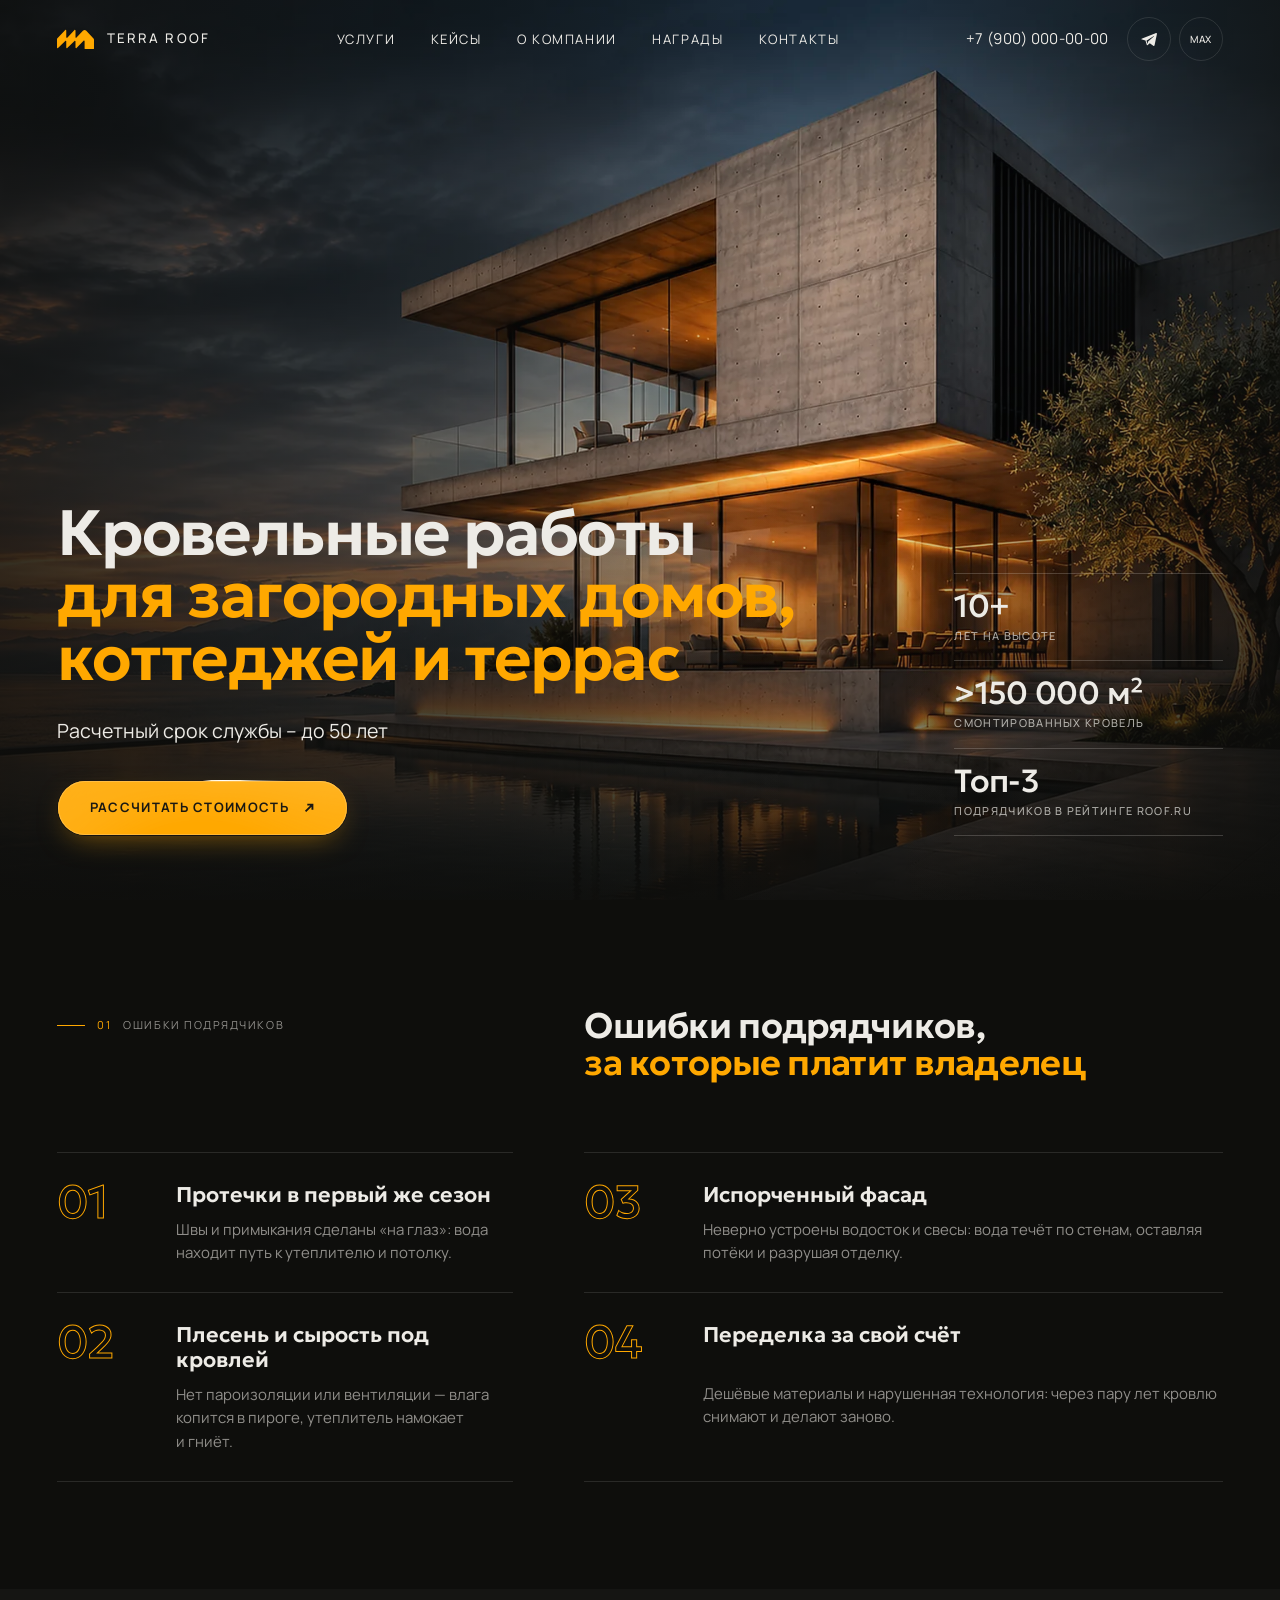
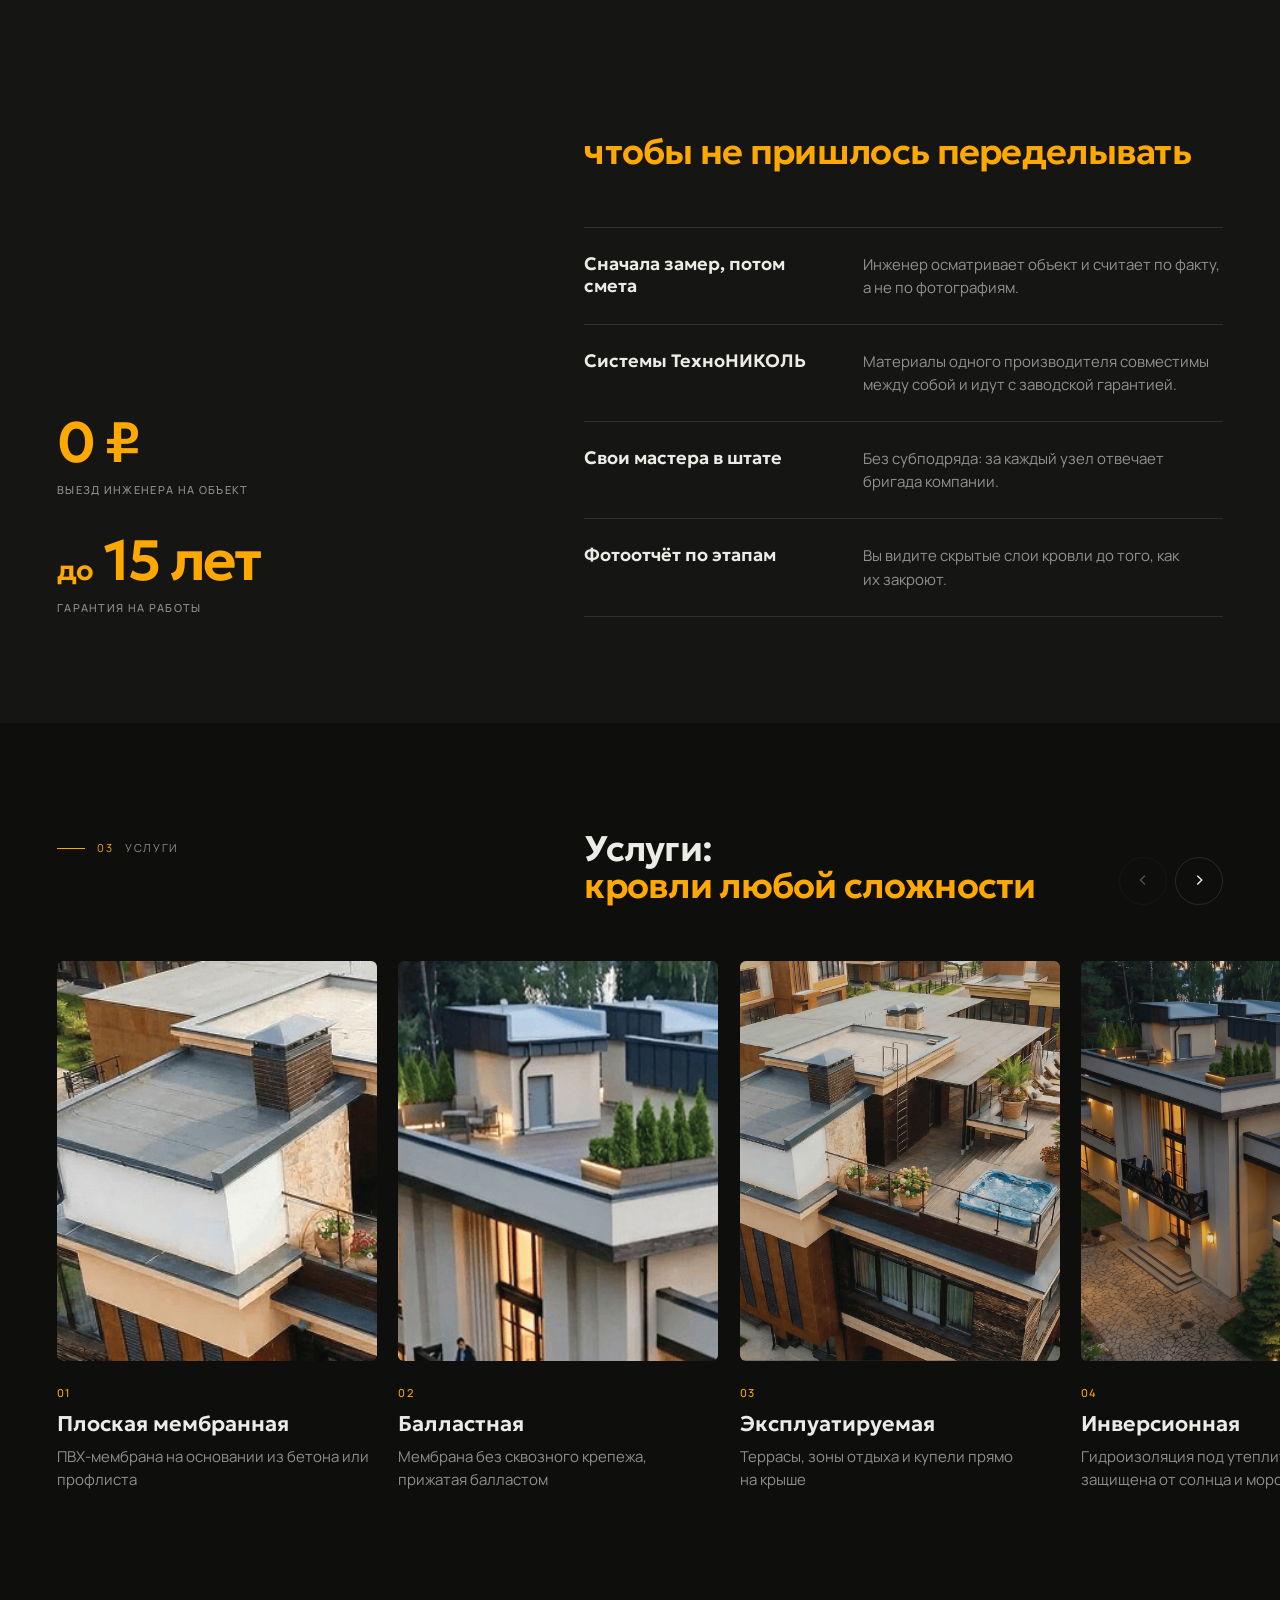
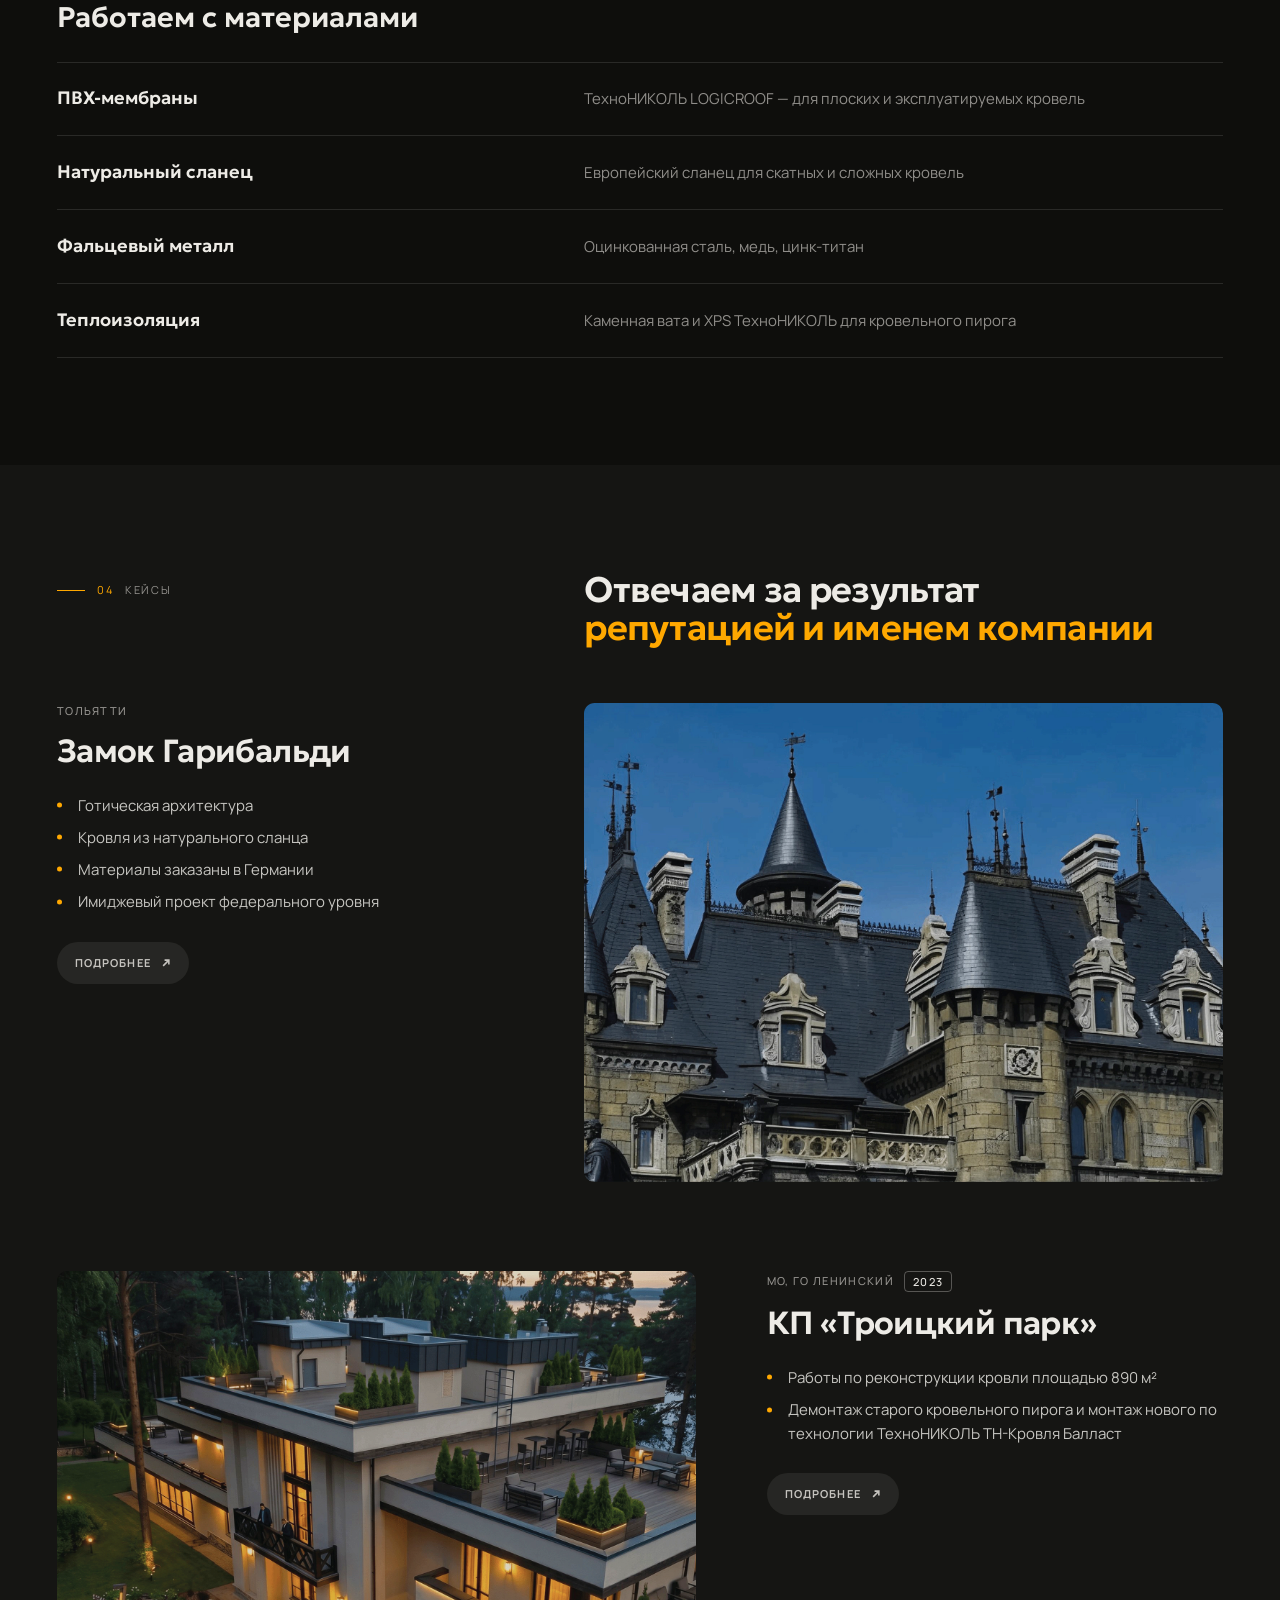
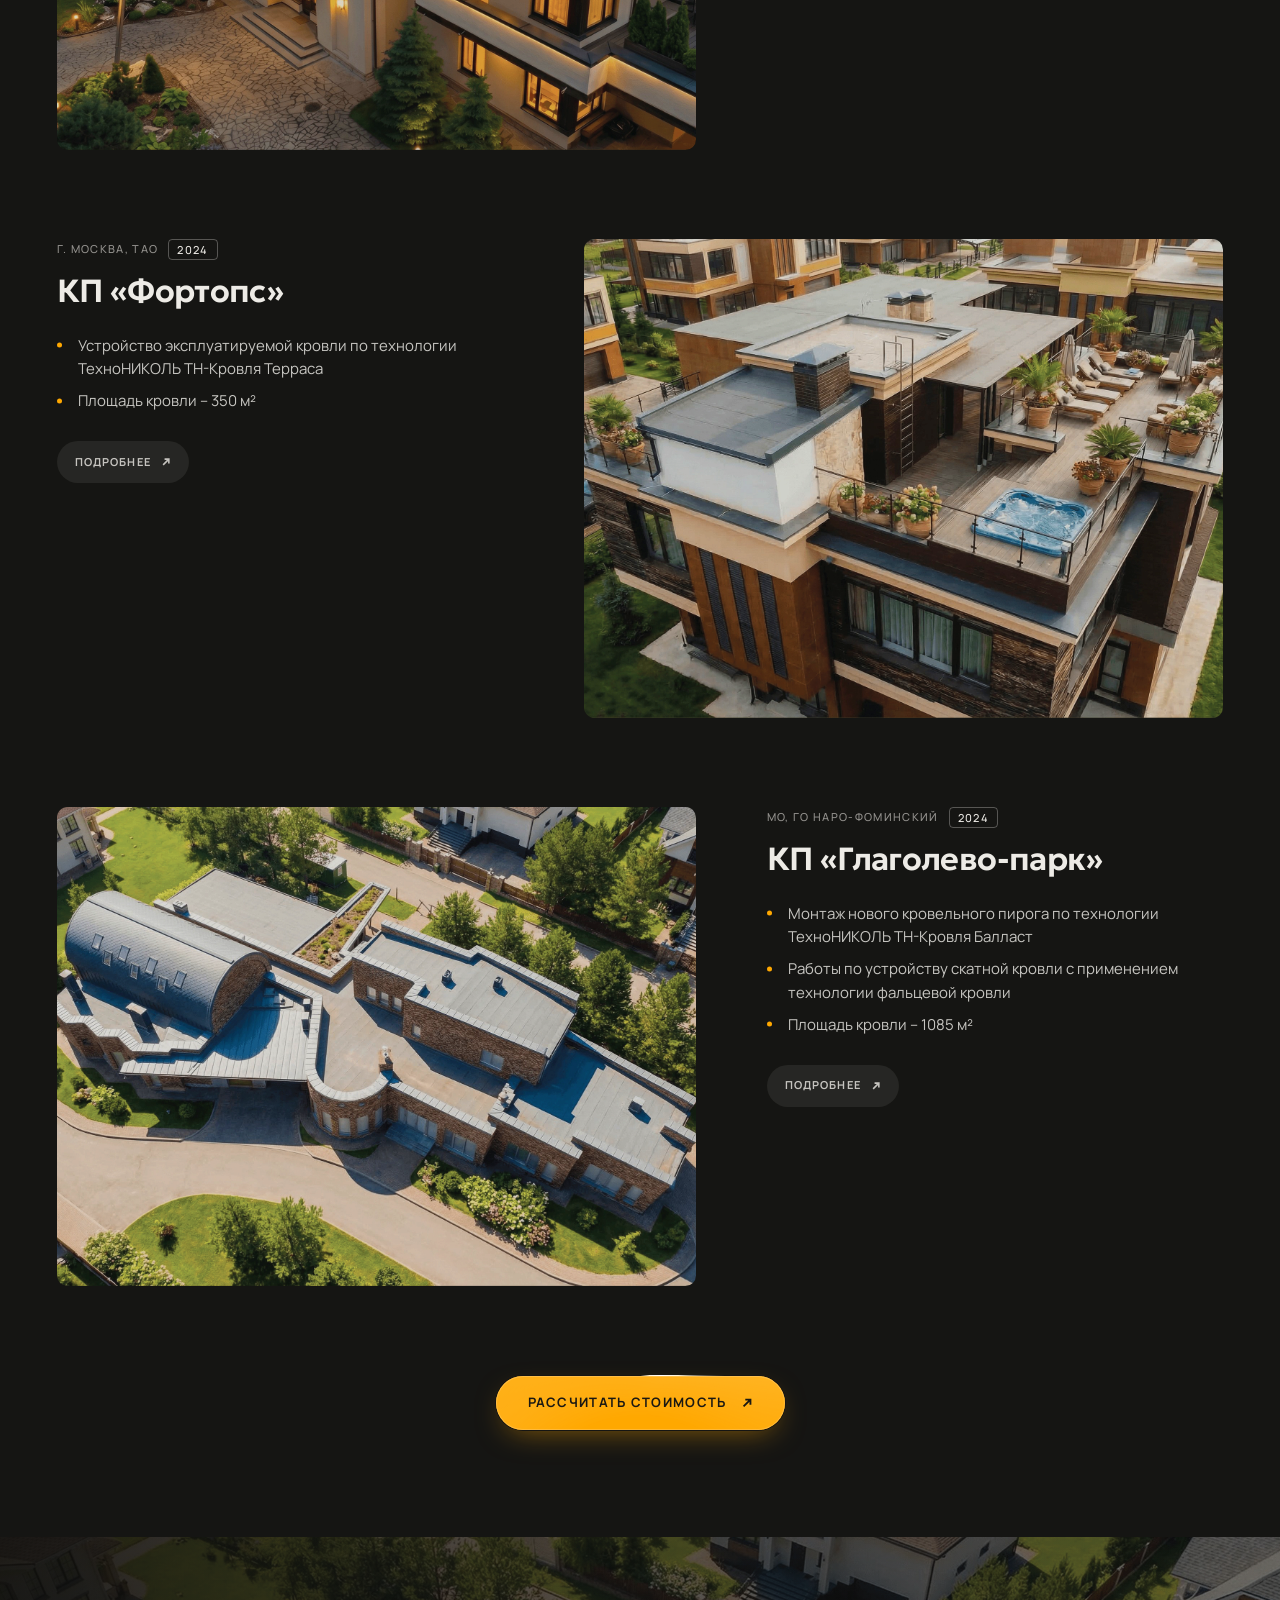
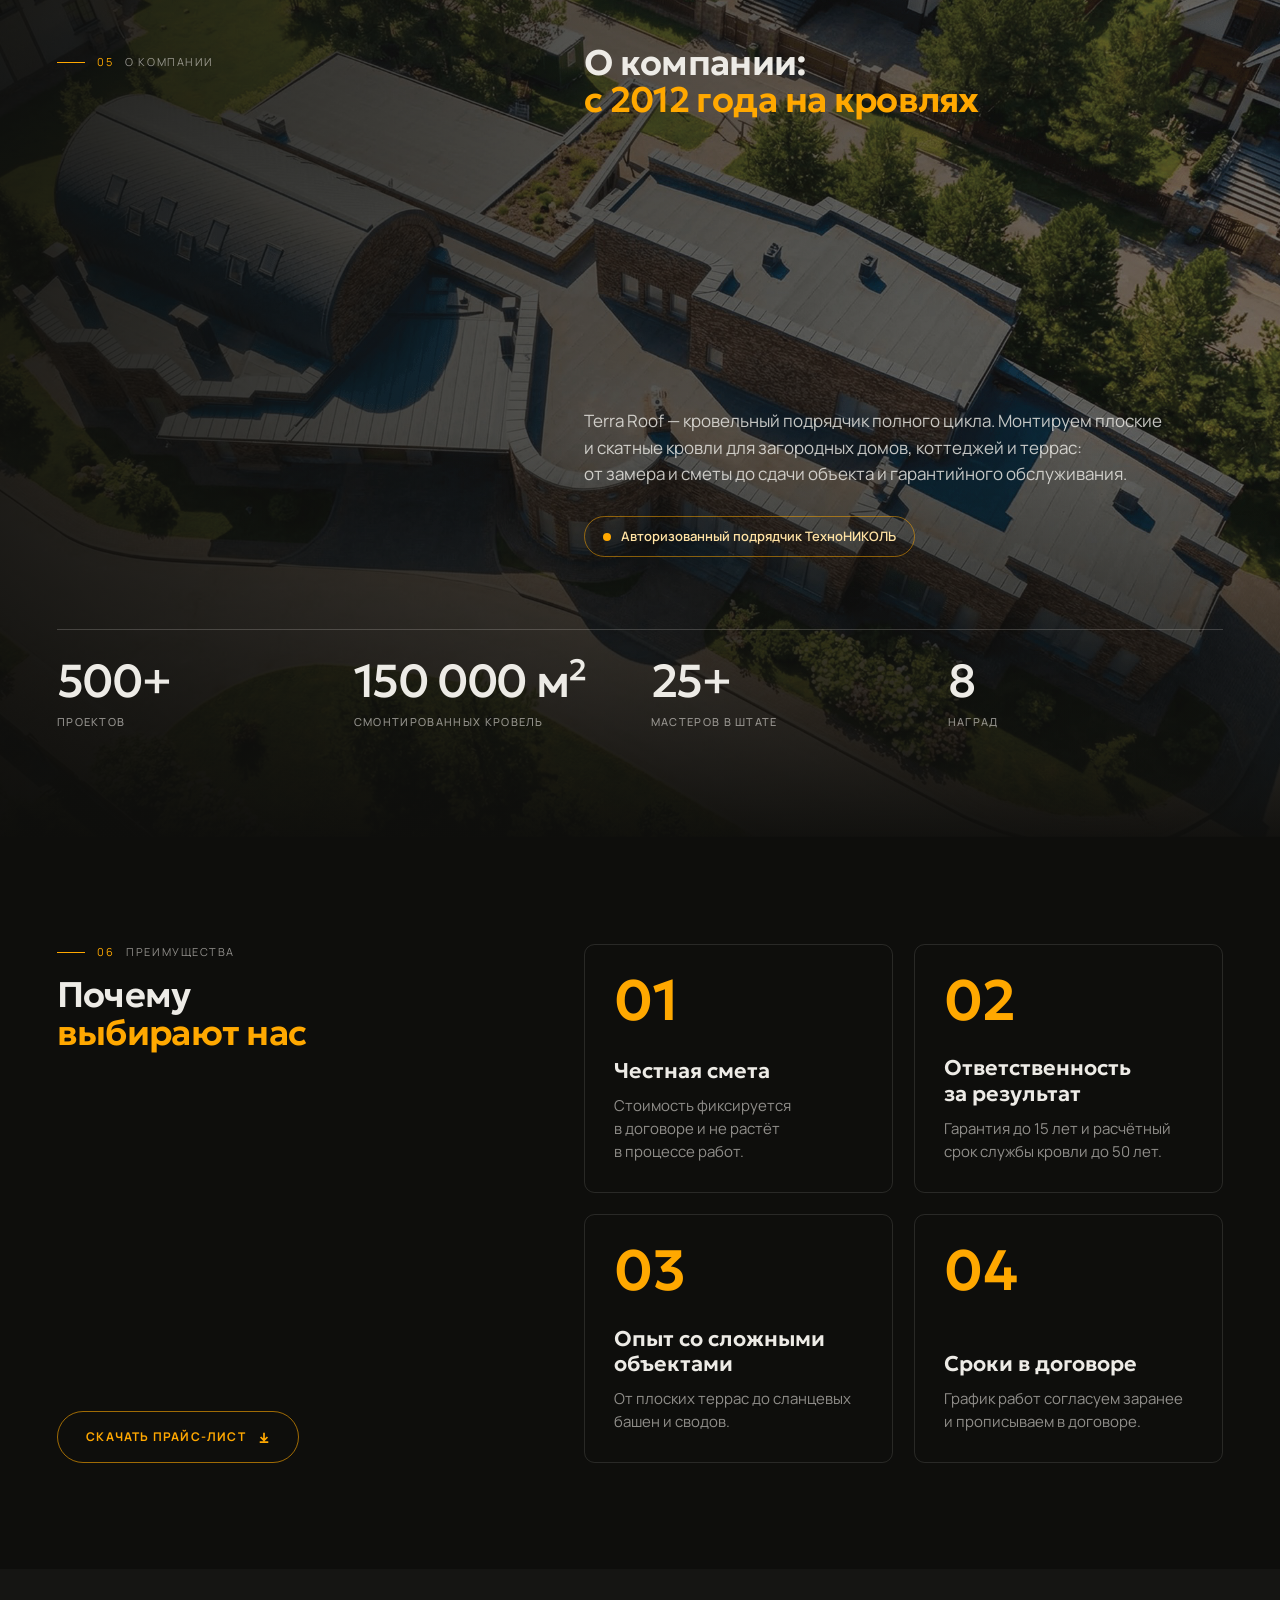
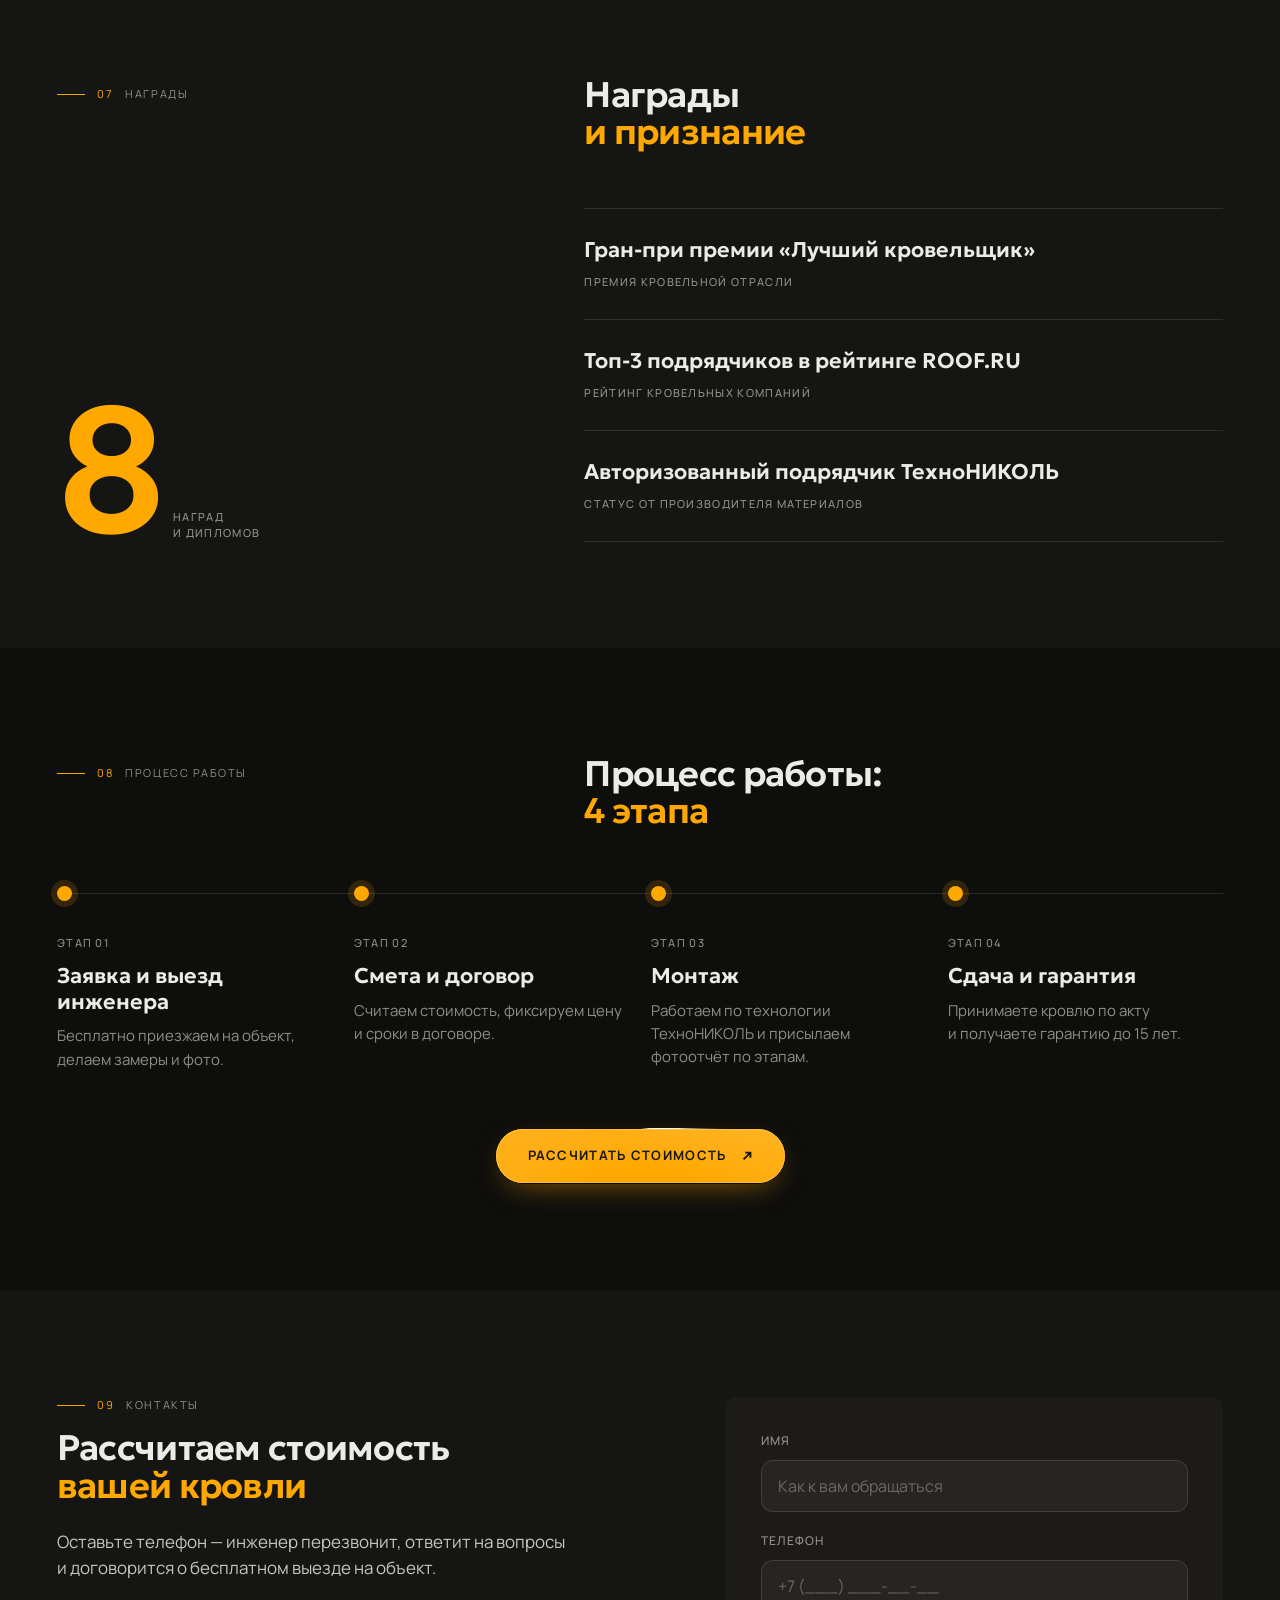
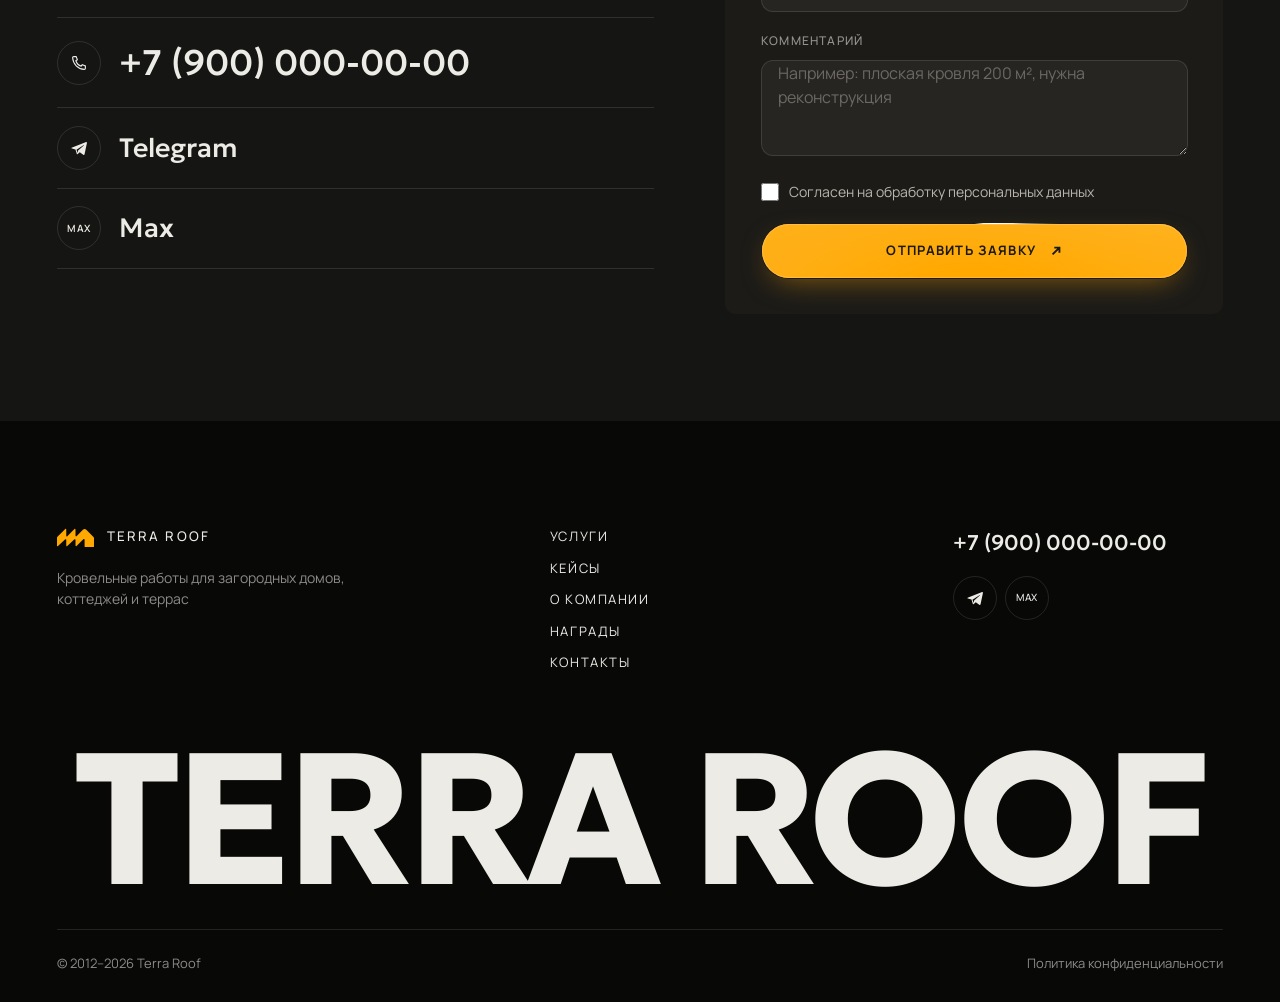
==== index.html @ c5b0fcc2 "Вариант 1, телефон: отступ между заголовком и списком «Ошибок», наведение не залипает после касания " ====
<!doctype html>
<html lang="ru">
<head>
  <meta charset="utf-8">
  <meta name="viewport" content="width=device-width, initial-scale=1">
  <title>Terra Roof — кровельные работы</title>
  <link rel="preconnect" href="https://fonts.googleapis.com">
  <link rel="preconnect" href="https://fonts.gstatic.com" crossorigin>
  <link href="https://fonts.googleapis.com/css2?family=Geologica:wght@500;600;700&family=Manrope:wght@300;400;500;700&display=swap" rel="stylesheet">
  <link rel="stylesheet" href="styles.css?v=20">
</head>
<body>

  <!-- Шапка -->
  <header class="header">
    <div class="container header__inner">
      <a class="logo" href="#" aria-label="Terra Roof">
        <img class="logo__mark" src="img/logo.svg" alt="" width="42" height="22">
        <span class="logo__text">TERRA ROOF</span>
      </a>

      <nav class="nav" aria-label="Навигация по странице">
        <a href="#services"><span class="nav__roll"><span class="nav__text" data-label="Услуги">Услуги</span></span></a>
        <a href="#cases"><span class="nav__roll"><span class="nav__text" data-label="Кейсы">Кейсы</span></span></a>
        <a href="#about"><span class="nav__roll"><span class="nav__text" data-label="О компании">О компании</span></span></a>
        <a href="#awards"><span class="nav__roll"><span class="nav__text" data-label="Награды">Награды</span></span></a>
        <a href="#contacts"><span class="nav__roll"><span class="nav__text" data-label="Контакты">Контакты</span></span></a>
      </nav>

      <div class="contacts">
        <a class="contacts__phone" href="tel:+79000000000">+7 (900) 000-00-00</a>
        <a class="icon-btn" href="#" aria-label="Telegram">
          <svg viewBox="0 0 24 24" width="18" height="18" aria-hidden="true"><path fill="currentColor" d="M20.7 4.3 2.9 11.2c-1.2.5-1.2 1.2-.2 1.5l4.6 1.4 1.7 5.4c.2.6.4.8.8.8.4 0 .6-.2.9-.5l2.3-2.2 4.7 3.5c.9.5 1.5.2 1.7-.8l3.1-14.6c.3-1.3-.5-1.9-1.8-1.4ZM8.6 14.2l9.3-5.9c.4-.3.8-.1.5.2l-7.6 6.9-.3 3.3-1.9-4.5Z"/></svg>
        </a>
        <a class="icon-btn icon-btn--text" href="#" aria-label="Max">MAX</a>
        <a class="icon-btn contacts__call" href="tel:+79000000000" aria-label="Позвонить">
          <svg viewBox="0 0 24 24" width="18" height="18" aria-hidden="true"><path fill="none" stroke="currentColor" stroke-width="1.5" d="M5 3.5h3.2l1.6 4.2-2 1.3a11 11 0 0 0 7.2 7.2l1.3-2 4.2 1.6V19a1.5 1.5 0 0 1-1.6 1.5C10.6 20 4 13.4 3.5 5.1A1.5 1.5 0 0 1 5 3.5Z"/></svg>
        </a>
        <button class="burger" type="button" aria-label="Меню" aria-expanded="false" aria-controls="mobile-menu">
          <span></span><span></span>
        </button>
      </div>
    </div>
  </header>

  <!-- Мобильное меню -->
  <div class="mobile-menu" id="mobile-menu" hidden>
    <nav class="mobile-menu__nav">
      <a href="#services">Услуги</a>
      <a href="#cases">Кейсы</a>
      <a href="#about">О компании</a>
      <a href="#awards">Награды</a>
      <a href="#contacts">Контакты</a>
    </nav>
    <a class="mobile-menu__phone" href="tel:+79000000000">+7 (900) 000-00-00</a>
  </div>

  <main>
    <!-- Первый экран -->
    <section class="hero">
      <div class="hero__media">
        <!-- исходник: img/фон.png (3840×2160); на экранах уже 16:9 фото кадрируется по высоте, поэтому ширина = 178vh -->
        <img
          src="img/hero-1920.webp"
          srcset="img/hero-828.webp 828w, img/hero-1280.webp 1280w, img/hero-1920.webp 1920w, img/hero-2560.webp 2560w, img/hero-3840.webp 3840w"
          sizes="(max-aspect-ratio: 16/9) 178vh, 100vw"
          width="3840" height="2160"
          alt="Современный загородный дом с плоской кровлей на закате"
          fetchpriority="high">
      </div>

      <div class="container hero__inner">
        <div class="hero__content">
          <h1 class="hero__title">
            <span class="hero__title-main">Кровельные работы</span>
            <span class="hero__title-sub">для загородных домов, коттеджей и&nbsp;террас</span>
          </h1>
          <p class="hero__lead">Расчетный срок службы – до&nbsp;50&nbsp;лет</p>
          <a class="btn hero__btn" href="#calc" data-cta data-calc>
            <span class="btn__label">Рассчитать стоимость
            <svg viewBox="0 0 14 14" width="12" height="12" aria-hidden="true"><path d="M3 11 11 3M5 3h6v6" fill="none" stroke="currentColor" stroke-width="1.4"/></svg></span>
          </a>
        </div>
      </div>

      <div class="hero__facts">
        <div class="container hero__facts-inner">
          <ul class="facts">
            <li class="fact">
              <span class="fact__value">10+</span>
              <span class="fact__label">лет на&nbsp;высоте</span>
            </li>
            <li class="fact">
              <span class="fact__value">&gt;150&nbsp;000&nbsp;м²</span>
              <span class="fact__label">смонтированных кровель</span>
            </li>
            <li class="fact">
              <span class="fact__value">Топ-3</span>
              <span class="fact__label">подрядчиков в&nbsp;рейтинге ROOF.RU</span>
            </li>
          </ul>
          <a class="scroll-down" href="#problems" aria-label="Листать вниз">
            <svg viewBox="0 0 16 16" width="14" height="14" aria-hidden="true"><path d="M8 2v12M3 9l5 5 5-5" fill="none" stroke="currentColor" stroke-width="1.4"/></svg>
          </a>
        </div>
      </div>
    </section>

    <!-- Ошибки подрядчиков. Тексты блоков ниже — черновик: в ТЗ есть только структура и факты.
         Сетка «заголовок слева (закреплён) — контент справа» -->
    <section class="section" id="problems">
      <div class="container split split--rail">
        <div class="split__rail">
          <p class="eyebrow"><span>01</span>Ошибки подрядчиков</p>
        </div>
        <div class="split__body">
          <h2 class="section__title">
            <span class="section__title-main">Ошибки подрядчиков,</span>
            <span class="section__title-sub">за&nbsp;которые платит владелец</span>
          </h2>
        </div>
          <ol class="problems">
            <li class="problem">
              <span class="problem__num">01</span>
              <h3 class="problem__title">Протечки в&nbsp;первый&nbsp;же сезон</h3>
              <p class="problem__text">Швы и&nbsp;примыкания сделаны «на&nbsp;глаз»: вода находит путь к&nbsp;утеплителю и&nbsp;потолку.</p>
            </li>
            <li class="problem">
              <span class="problem__num">02</span>
              <h3 class="problem__title">Плесень и&nbsp;сырость под кровлей</h3>
              <p class="problem__text">Нет пароизоляции или вентиляции — влага копится в&nbsp;пироге, утеплитель намокает и&nbsp;гниёт.</p>
            </li>
            <li class="problem">
              <span class="problem__num">03</span>
              <h3 class="problem__title">Испорченный фасад</h3>
              <p class="problem__text">Неверно устроены водосток и&nbsp;свесы: вода течёт по&nbsp;стенам, оставляя потёки и&nbsp;разрушая отделку.</p>
            </li>
            <li class="problem">
              <span class="problem__num">04</span>
              <h3 class="problem__title">Переделка за&nbsp;свой счёт</h3>
              <p class="problem__text">Дешёвые материалы и&nbsp;нарушенная технология: через пару лет кровлю снимают и&nbsp;делают заново.</p>
            </li>
          </ol>
      </div>
    </section>

    <!-- Как мы работаем -->
    <section class="section section--alt" id="approach">
      <div class="container split split--rail">
        <div class="split__rail">
          <p class="eyebrow"><span>02</span>Подход</p>
          <div class="approach__facts">
            <div class="approach__fact">
              <span class="approach__value">0&nbsp;₽</span>
              <span class="approach__label">выезд инженера на&nbsp;объект</span>
            </div>
            <div class="approach__fact">
              <span class="approach__value"><span class="approach__pre">до</span>&nbsp;15&nbsp;лет</span>
              <span class="approach__label">гарантия на&nbsp;работы</span>
            </div>
          </div>
        </div>
        <div class="split__body">
          <h2 class="section__title">
            <span class="section__title-main">Как мы работаем,</span>
            <span class="section__title-sub">чтобы не&nbsp;пришлось переделывать</span>
          </h2>
          <ul class="principles">
            <li class="principle">
              <h3 class="principle__title">Сначала замер, потом смета</h3>
              <p class="principle__text">Инженер осматривает объект и&nbsp;считает по&nbsp;факту, а&nbsp;не&nbsp;по&nbsp;фотографиям.</p>
            </li>
            <li class="principle">
              <h3 class="principle__title">Системы ТехноНИКОЛЬ</h3>
              <p class="principle__text">Материалы одного производителя совместимы между собой и&nbsp;идут с&nbsp;заводской гарантией.</p>
            </li>
            <li class="principle">
              <h3 class="principle__title">Свои мастера в&nbsp;штате</h3>
              <p class="principle__text">Без субподряда: за&nbsp;каждый узел отвечает бригада компании.</p>
            </li>
            <li class="principle">
              <h3 class="principle__title">Фотоотчёт по&nbsp;этапам</h3>
              <p class="principle__text">Вы&nbsp;видите скрытые слои кровли до&nbsp;того, как их&nbsp;закроют.</p>
            </li>
          </ul>
        </div>
      </div>
    </section>

    <!-- Услуги: горизонтальная лента (колесо мыши, перетаскивание, стрелки) -->
    <section class="section" id="services">
      <div class="container split split--rail services__head">
        <div class="split__rail">
          <p class="eyebrow"><span>03</span>Услуги</p>
        </div>
        <div class="split__body services__heading">
          <h2 class="section__title">
            <span class="section__title-main">Услуги:</span>
            <span class="section__title-sub">кровли любой сложности</span>
          </h2>
        <div class="services__nav">
          <button class="round-btn" type="button" data-scroll="-1" aria-label="Назад"><svg viewBox="0 0 16 16" width="16" height="16" aria-hidden="true"><path d="M10 3 5 8l5 5" fill="none" stroke="currentColor" stroke-width="1.6"/></svg></button>
          <button class="round-btn" type="button" data-scroll="1" aria-label="Вперёд"><svg viewBox="0 0 16 16" width="16" height="16" aria-hidden="true"><path d="m6 3 5 5-5 5" fill="none" stroke="currentColor" stroke-width="1.6"/></svg></button>
          </div>
        </div>
      </div>
      <div class="services__track" tabindex="0" aria-label="Виды кровель">
        <ul class="services">
          <li class="service">
            <div class="service__media"><img src="img/fortops-detail.jpg" alt="" loading="lazy" draggable="false"></div>
            <span class="service__num">01</span>
            <h3 class="service__title">Плоская мембранная</h3>
            <p class="service__text">ПВХ-мембрана на&nbsp;основании из&nbsp;бетона или профлиста</p>
          </li>
          <li class="service">
            <div class="service__media"><img src="img/troitsky-detail.jpg" alt="" loading="lazy" draggable="false"></div>
            <span class="service__num">02</span>
            <h3 class="service__title">Балластная</h3>
            <p class="service__text">Мембрана без сквозного крепежа, прижатая балластом</p>
          </li>
          <li class="service">
            <div class="service__media"><img src="img/fortops.jpg" alt="" class="is-darkened" loading="lazy" draggable="false"></div>
            <span class="service__num">03</span>
            <h3 class="service__title">Эксплуатируемая</h3>
            <p class="service__text">Террасы, зоны отдыха и&nbsp;купели прямо на&nbsp;крыше</p>
          </li>
          <li class="service">
            <div class="service__media"><img src="img/troitsky.jpg" alt="" class="is-darkened" loading="lazy" draggable="false"></div>
            <span class="service__num">04</span>
            <h3 class="service__title">Инверсионная</h3>
            <p class="service__text">Гидроизоляция под утеплителем — защищена от&nbsp;солнца и&nbsp;мороза</p>
          </li>
          <li class="service">
            <div class="service__media"><img src="img/castle-detail.jpg" alt="" loading="lazy" draggable="false"></div>
            <span class="service__num">05</span>
            <h3 class="service__title">Из&nbsp;натурального сланца</h3>
            <p class="service__text">Долговечное покрытие для скатов, башен и&nbsp;куполов</p>
          </li>
          <li class="service">
            <div class="service__media"><img src="img/glagolevo-detail.jpg" alt="" loading="lazy" draggable="false"></div>
            <span class="service__num">06</span>
            <h3 class="service__title">Фальцевая</h3>
            <p class="service__text">Металл с&nbsp;герметичным швом, повторяет сложные формы</p>
          </li>
          <li class="service">
            <div class="service__media"><img src="img/glagolevo.jpg" alt="" class="is-darkened" loading="lazy" draggable="false"></div>
            <span class="service__num">07</span>
            <h3 class="service__title">Сводчатая и&nbsp;купольная</h3>
            <p class="service__text">Изогнутые скаты и&nbsp;переходы между плоскими участками</p>
          </li>
          <li class="service">
            <div class="service__media"><img src="img/castle.jpg" alt="" class="is-darkened" loading="lazy" draggable="false"></div>
            <span class="service__num">08</span>
            <h3 class="service__title">Исторические здания</h3>
            <p class="service__text">Кровли сложной архитектуры с&nbsp;сохранением облика</p>
          </li>
        </ul>
      </div>

      <div class="container materials-split">
          <h3 class="materials__title">Работаем с&nbsp;материалами</h3>
          <ul class="materials">
            <li class="material">
              <h4 class="material__title">ПВХ-мембраны</h4>
              <p class="material__text">ТехноНИКОЛЬ LOGICROOF — для плоских и&nbsp;эксплуатируемых кровель</p>
            </li>
            <li class="material">
              <h4 class="material__title">Натуральный сланец</h4>
              <p class="material__text">Европейский сланец для скатных и&nbsp;сложных кровель</p>
            </li>
            <li class="material">
              <h4 class="material__title">Фальцевый металл</h4>
              <p class="material__text">Оцинкованная сталь, медь, цинк-титан</p>
            </li>
            <li class="material">
              <h4 class="material__title">Теплоизоляция</h4>
              <p class="material__text">Каменная вата и&nbsp;XPS ТехноНИКОЛЬ для кровельного пирога</p>
            </li>
          </ul>
      </div>
    </section>

    <!-- Кейсы -->
    <section class="cases" id="cases">
      <div class="container cases__inner">
        <div class="split split--rail">
          <div class="split__rail">
            <p class="eyebrow"><span>04</span>Кейсы</p>
          </div>
          <div class="split__body">
            <h2 class="cases__title">
              <span class="hero__title-main">Отвечаем за результат</span>
              <span class="cases__title-sub">репутацией и&nbsp;именем компании</span>
            </h2>
          </div>
        </div>

        <div class="cases__grid">
          <a class="case" href="#case-castle">
            <div class="case__media">
              <img class="case__photo" src="img/castle.jpg" alt="Замок Гарибальди, общий вид кровли" loading="lazy">
            </div>
            <div class="case__head">
              <h3 class="case__name">Замок Гарибальди</h3>
              <p class="case__meta"><span>Тольятти</span></p>
            </div>
            <div class="case__body">
              <ul class="case__list">
                <li>Готическая архитектура</li>
                <li>Кровля из натурального сланца</li>
                <li>Материалы заказаны в Германии</li>
                <li>Имиджевый проект федерального уровня</li>
              </ul>
              <span class="case__more">
                Подробнее
                <svg viewBox="0 0 14 14" width="12" height="12" aria-hidden="true"><path d="M3 11 11 3M5 3h6v6" fill="none" stroke="currentColor" stroke-width="1.4"/></svg>
              </span>
            </div>
          </a>

          <a class="case" href="#case-troitsky">
            <div class="case__media">
              <img class="case__photo" src="img/troitsky.jpg" alt="КП «Троицкий парк», общий вид" loading="lazy">
            </div>
            <div class="case__head">
              <h3 class="case__name">КП «Троицкий парк»</h3>
              <p class="case__meta"><span>МО, ГО Ленинский</span><span class="case__year">2023</span></p>
            </div>
            <div class="case__body">
              <ul class="case__list">
                <li>Работы по реконструкции кровли площадью 890&nbsp;м²</li>
                <li>Демонтаж старого кровельного пирога и монтаж нового по технологии ТехноНИКОЛЬ ТН-Кровля Балласт</li>
              </ul>
              <span class="case__more">
                Подробнее
                <svg viewBox="0 0 14 14" width="12" height="12" aria-hidden="true"><path d="M3 11 11 3M5 3h6v6" fill="none" stroke="currentColor" stroke-width="1.4"/></svg>
              </span>
            </div>
          </a>

          <a class="case" href="#case-fortops">
            <div class="case__media">
              <img class="case__photo" src="img/fortops.jpg" alt="КП «Фортопс», общий вид" loading="lazy">
            </div>
            <div class="case__head">
              <h3 class="case__name">КП «Фортопс»</h3>
              <p class="case__meta"><span>г.&nbsp;Москва, ТАО</span><span class="case__year">2024</span></p>
            </div>
            <div class="case__body">
              <ul class="case__list">
                <li>Устройство эксплуатируемой кровли по технологии ТехноНИКОЛЬ ТН-Кровля Терраса</li>
                <li>Площадь кровли – 350&nbsp;м²</li>
              </ul>
              <span class="case__more">
                Подробнее
                <svg viewBox="0 0 14 14" width="12" height="12" aria-hidden="true"><path d="M3 11 11 3M5 3h6v6" fill="none" stroke="currentColor" stroke-width="1.4"/></svg>
              </span>
            </div>
          </a>

          <a class="case" href="#case-glagolevo">
            <div class="case__media">
              <img class="case__photo" src="img/glagolevo.jpg" alt="КП «Глаголево-парк», общий вид" loading="lazy">
            </div>
            <div class="case__head">
              <h3 class="case__name">КП «Глаголево-парк»</h3>
              <p class="case__meta"><span>МО, ГО Наро-Фоминский</span><span class="case__year">2024</span></p>
            </div>
            <div class="case__body">
              <ul class="case__list">
                <li>Монтаж нового кровельного пирога по технологии ТехноНИКОЛЬ ТН-Кровля Балласт</li>
                <li>Работы по устройству скатной кровли с применением технологии фальцевой кровли</li>
                <li>Площадь кровли – 1085&nbsp;м²</li>
              </ul>
              <span class="case__more">
                Подробнее
                <svg viewBox="0 0 14 14" width="12" height="12" aria-hidden="true"><path d="M3 11 11 3M5 3h6v6" fill="none" stroke="currentColor" stroke-width="1.4"/></svg>
              </span>
            </div>
          </a>
        </div>

        <div class="cases__cta">
          <a class="btn" href="#calc" data-cta data-calc>
            <span class="btn__label">Рассчитать стоимость
            <svg viewBox="0 0 14 14" width="12" height="12" aria-hidden="true"><path d="M3 11 11 3M5 3h6v6" fill="none" stroke="currentColor" stroke-width="1.4"/></svg></span>
          </a>
        </div>
      </div>
    </section>

    <!-- О компании: фото на всю ширину, текст и цифры поверх -->
    <section class="about" id="about">
      <div class="about__media"><img class="is-darkened" src="img/glagolevo.jpg" alt="Кровля загородного дома в КП «Глаголево-парк»" loading="lazy"></div>
      <div class="container split split--rail about__inner">
        <div class="split__rail">
          <p class="eyebrow"><span>05</span>О компании</p>
        </div>
        <div class="split__body about__text">
          <h2 class="section__title">
            <span class="section__title-main">О компании:</span>
            <span class="section__title-sub">с&nbsp;2012 года на&nbsp;кровлях</span>
          </h2>
          <p class="section__lead">Terra Roof — кровельный подрядчик полного цикла. Монтируем плоские и&nbsp;скатные кровли для загородных домов, коттеджей и&nbsp;террас: от&nbsp;замера и&nbsp;сметы до&nbsp;сдачи объекта и&nbsp;гарантийного обслуживания.</p>
          <p class="about__badge"><span class="about__badge-dot" aria-hidden="true"></span>Авторизованный подрядчик ТехноНИКОЛЬ</p>
        </div>
        <ul class="stats">
          <li class="stat"><span class="stat__value">500+</span><span class="stat__label">проектов</span></li>
          <li class="stat"><span class="stat__value">150&nbsp;000&nbsp;м²</span><span class="stat__label">смонтированных кровель</span></li>
          <li class="stat"><span class="stat__value">25+</span><span class="stat__label">мастеров в&nbsp;штате</span></li>
          <li class="stat"><span class="stat__value">8</span><span class="stat__label">наград</span></li>
        </ul>
      </div>
    </section>

    <!-- Почему выбирают нас -->
    <section class="section" id="why">
      <div class="container split split--rail">
        <div class="split__rail">
          <p class="eyebrow"><span>06</span>Преимущества</p>
          <h2 class="section__title">
            <span class="section__title-main">Почему</span>
            <span class="section__title-sub">выбирают нас</span>
          </h2>
          <!-- TODO: положить файл прайс-листа в files/price-list.pdf -->
          <a class="btn-ghost" href="files/price-list.pdf" download>
            Скачать прайс-лист
            <svg viewBox="0 0 14 14" width="12" height="12" aria-hidden="true"><path d="M7 2v9M3 7l4 4 4-4M2 13h10" fill="none" stroke="currentColor" stroke-width="2"/></svg>
          </a>
        </div>
        <div class="split__body">
          <ul class="whys">
            <li class="why">
              <span class="why__num">01</span>
              <h3 class="why__title">Честная смета</h3>
              <p class="why__text">Стоимость фиксируется в&nbsp;договоре и&nbsp;не&nbsp;растёт в&nbsp;процессе работ.</p>
            </li>
            <li class="why">
              <span class="why__num">02</span>
              <h3 class="why__title">Ответственность за&nbsp;результат</h3>
              <p class="why__text">Гарантия до&nbsp;15&nbsp;лет и&nbsp;расчётный срок службы кровли до&nbsp;50&nbsp;лет.</p>
            </li>
            <li class="why">
              <span class="why__num">03</span>
              <h3 class="why__title">Опыт со&nbsp;сложными объектами</h3>
              <p class="why__text">От&nbsp;плоских террас до&nbsp;сланцевых башен и&nbsp;сводов.</p>
            </li>
            <li class="why">
              <span class="why__num">04</span>
              <h3 class="why__title">Сроки в&nbsp;договоре</h3>
              <p class="why__text">График работ согласуем заранее и&nbsp;прописываем в&nbsp;договоре.</p>
            </li>
          </ul>
        </div>
      </div>
    </section>

    <!-- Награды и признание -->
    <section class="section section--alt" id="awards">
      <div class="container split split--rail">
        <div class="split__rail">
          <p class="eyebrow"><span>07</span>Награды</p>
          <p class="awards__count"><span class="awards__count-value">8</span><span class="awards__count-label">наград и&nbsp;дипломов</span></p>
        </div>
        <div class="split__body">
          <h2 class="section__title">
            <span class="section__title-main">Награды</span>
            <span class="section__title-sub">и&nbsp;признание</span>
          </h2>
          <ul class="award-list">
            <li class="award">
              <h3 class="award__title">Гран-при премии «Лучший кровельщик»</h3>
              <p class="award__meta">Премия кровельной отрасли</p>
            </li>
            <li class="award">
              <h3 class="award__title">Топ-3 подрядчиков в&nbsp;рейтинге ROOF.RU</h3>
              <p class="award__meta">Рейтинг кровельных компаний</p>
            </li>
            <li class="award">
              <h3 class="award__title">Авторизованный подрядчик ТехноНИКОЛЬ</h3>
              <p class="award__meta">Статус от&nbsp;производителя материалов</p>
            </li>
          </ul>
        </div>
      </div>
    </section>

    <!-- Процесс работы: таймлайн -->
    <section class="section" id="process">
      <div class="container">
        <div class="split split--rail">
          <div class="split__rail">
            <p class="eyebrow"><span>08</span>Процесс работы</p>
          </div>
          <div class="split__body">
            <h2 class="section__title">
              <span class="section__title-main">Процесс работы:</span>
              <span class="section__title-sub">4&nbsp;этапа</span>
            </h2>
          </div>
        </div>
        <ol class="steps">
          <li class="step">
            <span class="step__dot" aria-hidden="true"></span>
            <span class="step__num">Этап 01</span>
            <h3 class="step__title">Заявка и&nbsp;выезд инженера</h3>
            <p class="step__text">Бесплатно приезжаем на&nbsp;объект, делаем замеры и&nbsp;фото.</p>
          </li>
          <li class="step">
            <span class="step__dot" aria-hidden="true"></span>
            <span class="step__num">Этап 02</span>
            <h3 class="step__title">Смета и&nbsp;договор</h3>
            <p class="step__text">Считаем стоимость, фиксируем цену и&nbsp;сроки в&nbsp;договоре.</p>
          </li>
          <li class="step">
            <span class="step__dot" aria-hidden="true"></span>
            <span class="step__num">Этап 03</span>
            <h3 class="step__title">Монтаж</h3>
            <p class="step__text">Работаем по&nbsp;технологии ТехноНИКОЛЬ и&nbsp;присылаем фотоотчёт по&nbsp;этапам.</p>
          </li>
          <li class="step">
            <span class="step__dot" aria-hidden="true"></span>
            <span class="step__num">Этап 04</span>
            <h3 class="step__title">Сдача и&nbsp;гарантия</h3>
            <p class="step__text">Принимаете кровлю по&nbsp;акту и&nbsp;получаете гарантию до&nbsp;15&nbsp;лет.</p>
          </li>
        </ol>
        <div class="section__cta">
          <a class="btn" href="#calc" data-cta data-calc>
            <span class="btn__label">Рассчитать стоимость
            <svg viewBox="0 0 14 14" width="12" height="12" aria-hidden="true"><path d="M3 11 11 3M5 3h6v6" fill="none" stroke="currentColor" stroke-width="1.4"/></svg></span>
          </a>
        </div>
      </div>
    </section>

    <!-- Форма расчёта и контакты -->
    <section class="section section--alt" id="contacts">
      <div class="container">
        <div class="contact">
          <div class="contact__info">
            <p class="eyebrow"><span>09</span>Контакты</p>
            <h2 class="section__title">
          <span class="section__title-main">Рассчитаем стоимость</span>
          <span class="section__title-sub">вашей кровли</span>
        </h2>
            <p class="section__lead">Оставьте телефон — инженер перезвонит, ответит на&nbsp;вопросы и&nbsp;договорится о&nbsp;бесплатном выезде на&nbsp;объект.</p>
            <ul class="contact__list">
              <li><a class="contact__link" href="tel:+79000000000"><span class="contact__icon"><svg viewBox="0 0 24 24" width="18" height="18" aria-hidden="true"><path fill="none" stroke="currentColor" stroke-width="1.5" d="M5 3.5h3.2l1.6 4.2-2 1.3a11 11 0 0 0 7.2 7.2l1.3-2 4.2 1.6V19a1.5 1.5 0 0 1-1.6 1.5C10.6 20 4 13.4 3.5 5.1A1.5 1.5 0 0 1 5 3.5Z"/></svg></span>+7 (900) 000-00-00</a></li>
              <li><a class="contact__link" href="#"><span class="contact__icon"><svg viewBox="0 0 24 24" width="18" height="18" aria-hidden="true"><path fill="currentColor" d="M20.7 4.3 2.9 11.2c-1.2.5-1.2 1.2-.2 1.5l4.6 1.4 1.7 5.4c.2.6.4.8.8.8.4 0 .6-.2.9-.5l2.3-2.2 4.7 3.5c.9.5 1.5.2 1.7-.8l3.1-14.6c.3-1.3-.5-1.9-1.8-1.4ZM8.6 14.2l9.3-5.9c.4-.3.8-.1.5.2l-7.6 6.9-.3 3.3-1.9-4.5Z"/></svg></span>Telegram</a></li>
              <li><a class="contact__link" href="#"><span class="contact__icon contact__icon--text">MAX</span>Max</a></li>
            </ul>
          </div>

          <form class="lead-form" novalidate>
            <div class="lead-form__fields">
              <label class="calc__field">
                <span class="calc__label">Имя</span>
                <input class="calc__input" type="text" name="name" autocomplete="name" placeholder="Как к вам обращаться" required>
                <span class="calc__error" data-error="name"></span>
              </label>
              <label class="calc__field">
                <span class="calc__label">Телефон</span>
                <input class="calc__input" type="tel" name="phone" autocomplete="tel" inputmode="tel" placeholder="+7 (___) ___-__-__" required>
                <span class="calc__error" data-error="phone"></span>
              </label>
              <label class="calc__field">
                <span class="calc__label">Комментарий</span>
                <textarea class="calc__input calc__input--area" name="comment" rows="3" placeholder="Например: плоская кровля 200 м², нужна реконструкция"></textarea>
              </label>
              <label class="calc__consent">
                <input type="checkbox" name="consent" required>
                <span>Согласен на&nbsp;обработку персональных данных</span>
              </label>
              <span class="calc__error" data-error="consent"></span>
              <button class="btn lead-form__submit" type="submit" data-cta>
                <span class="btn__label">Отправить заявку
                <svg viewBox="0 0 14 14" width="12" height="12" aria-hidden="true"><path d="M3 11 11 3M5 3h6v6" fill="none" stroke="currentColor" stroke-width="1.4"/></svg></span>
              </button>
            </div>
            <div class="lead-form__success" hidden>
              <span class="calc__success-icon" aria-hidden="true">
                <svg viewBox="0 0 24 24" width="28" height="28"><path d="M5 12.5 10 17l9-10" fill="none" stroke="currentColor" stroke-width="2.4" stroke-linecap="round" stroke-linejoin="round"/></svg>
              </span>
              <h3 class="calc__title">Заявка отправлена</h3>
              <p class="calc__lead">Инженер свяжется с&nbsp;вами, уточнит детали и&nbsp;рассчитает стоимость.</p>
            </div>
          </form>
        </div>
      </div>
    </section>
  </main>

  <!-- Футер -->
  <footer class="footer">
    <div class="container">
      <div class="footer__top">
        <div class="footer__brand">
          <a class="logo" href="#" aria-label="Terra Roof">
            <img class="logo__mark" src="img/logo.svg" alt="" width="42" height="22">
            <span class="logo__text">TERRA ROOF</span>
          </a>
          <p class="footer__tagline">Кровельные работы для загородных домов, коттеджей и&nbsp;террас</p>
        </div>
        <nav class="footer__nav" aria-label="Разделы">
          <a href="#services">Услуги</a>
          <a href="#cases">Кейсы</a>
          <a href="#about">О компании</a>
          <a href="#awards">Награды</a>
          <a href="#contacts">Контакты</a>
        </nav>
        <div class="footer__contacts">
          <a class="footer__phone" href="tel:+79000000000">+7 (900) 000-00-00</a>
          <div class="footer__messengers">
            <a class="icon-btn" href="#" aria-label="Telegram"><svg viewBox="0 0 24 24" width="18" height="18" aria-hidden="true"><path fill="currentColor" d="M20.7 4.3 2.9 11.2c-1.2.5-1.2 1.2-.2 1.5l4.6 1.4 1.7 5.4c.2.6.4.8.8.8.4 0 .6-.2.9-.5l2.3-2.2 4.7 3.5c.9.5 1.5.2 1.7-.8l3.1-14.6c.3-1.3-.5-1.9-1.8-1.4ZM8.6 14.2l9.3-5.9c.4-.3.8-.1.5.2l-7.6 6.9-.3 3.3-1.9-4.5Z"/></svg></a>
            <a class="icon-btn icon-btn--text" href="#" aria-label="Max">MAX</a>
          </div>
        </div>
      </div>
      <p class="footer__wordmark" aria-hidden="true">TERRA ROOF</p>
      <div class="footer__bottom">
        <p>© 2012–2026 Terra Roof</p>
        <a href="#">Политика конфиденциальности</a>
      </div>
    </div>
  </footer>

  <!-- Закреплённая кнопка на мобильном -->
  <a class="btn sticky-cta" href="#calc" data-calc aria-hidden="true" tabindex="-1">
            <span class="btn__label">Рассчитать стоимость
    <svg viewBox="0 0 14 14" width="12" height="12" aria-hidden="true"><path d="M3 11 11 3M5 3h6v6" fill="none" stroke="currentColor" stroke-width="1.4"/></svg></span>
          </a>

  <!-- Окно кейса -->
  <dialog class="case-modal" aria-labelledby="case-modal-title">
    <div class="case-modal__panel">
      <button class="case-modal__close" type="button" aria-label="Закрыть">
        <svg viewBox="0 0 16 16" width="16" height="16" aria-hidden="true"><path d="M3 3l10 10M13 3 3 13" fill="none" stroke="currentColor" stroke-width="1.4"/></svg>
      </button>

      <div class="case-modal__gallery">
        <div class="case-modal__main"><img alt=""></div>
        <div class="case-modal__thumbs"></div>
      </div>

      <div class="case-modal__content">
        <h2 class="case-modal__title" id="case-modal-title"></h2>
        <p class="case-modal__lead"></p>
        <dl class="case-modal__facts"></dl>

        <h3 class="case-modal__h">Задача</h3>
        <p class="case-modal__text" data-field="task"></p>

        <h3 class="case-modal__h">Что сделали</h3>
        <ul class="case-modal__list" data-field="done"></ul>

        <h3 class="case-modal__h">Материалы и технология</h3>
        <p class="case-modal__text" data-field="materials"></p>

        <a class="btn case-modal__cta" href="#calc" data-calc>
            <span class="btn__label">Рассчитать стоимость
          <svg viewBox="0 0 14 14" width="12" height="12" aria-hidden="true"><path d="M3 11 11 3M5 3h6v6" fill="none" stroke="currentColor" stroke-width="1.4"/></svg></span>
          </a>
      </div>
    </div>
  </dialog>

  <!-- Кастомный курсор (только для мыши; на тач-экранах не появляется) -->
  <div class="cursor" aria-hidden="true">
    <span class="cursor__ring"><span class="cursor__ring-inner"></span></span>
    <span class="cursor__dot"></span>
  </div>

  <!-- Окно «Рассчитать стоимость». Отправка пока без сервера: заявка показывается как отправленная (main.js) -->
  <dialog class="calc-modal" id="calc" aria-labelledby="calc-title">
    <button class="case-modal__close" type="button" aria-label="Закрыть" data-close>
      <svg viewBox="0 0 16 16" width="16" height="16" aria-hidden="true"><path d="M3 3l10 10M13 3 3 13" fill="none" stroke="currentColor" stroke-width="1.6"/></svg>
    </button>

    <form class="calc" novalidate>
      <div class="calc__form">
        <h2 class="calc__title" id="calc-title">Рассчитать стоимость</h2>
        <p class="calc__lead">Ответьте на пару вопросов — инженер перезвонит, уточнит детали и&nbsp;назовёт стоимость. Выезд инженера на&nbsp;объект бесплатный.</p>

        <fieldset class="calc__group">
          <legend class="calc__label">Какая кровля</legend>
          <div class="calc__chips">
            <label class="calc__chip"><input type="radio" name="roof" value="Плоская"><span>Плоская</span></label>
            <label class="calc__chip"><input type="radio" name="roof" value="Скатная"><span>Скатная</span></label>
            <label class="calc__chip"><input type="radio" name="roof" value="Эксплуатируемая"><span>Эксплуатируемая (терраса)</span></label>
            <label class="calc__chip"><input type="radio" name="roof" value="Не знаю"><span>Пока не&nbsp;знаю</span></label>
          </div>
        </fieldset>

        <fieldset class="calc__group">
          <legend class="calc__label">Что нужно сделать</legend>
          <div class="calc__chips">
            <label class="calc__chip"><input type="radio" name="work" value="Новая кровля"><span>Новая кровля</span></label>
            <label class="calc__chip"><input type="radio" name="work" value="Реконструкция"><span>Реконструкция</span></label>
            <label class="calc__chip"><input type="radio" name="work" value="Ремонт"><span>Ремонт или протечка</span></label>
          </div>
        </fieldset>

        <label class="calc__field">
          <span class="calc__label">Площадь кровли, м²</span>
          <input class="calc__input" type="number" name="area" inputmode="numeric" min="1" placeholder="Например, 250">
          <span class="calc__hint">Если не&nbsp;знаете — оставьте пустым, инженер посчитает</span>
        </label>

        <div class="calc__row">
          <label class="calc__field">
            <span class="calc__label">Имя</span>
            <input class="calc__input" type="text" name="name" autocomplete="name" placeholder="Как к вам обращаться" required>
            <span class="calc__error" data-error="name"></span>
          </label>
          <label class="calc__field">
            <span class="calc__label">Телефон</span>
            <input class="calc__input" type="tel" name="phone" autocomplete="tel" inputmode="tel" placeholder="+7 (___) ___-__-__" required>
            <span class="calc__error" data-error="phone"></span>
          </label>
        </div>

        <fieldset class="calc__group">
          <legend class="calc__label">Как удобнее связаться</legend>
          <div class="calc__chips">
            <label class="calc__chip"><input type="radio" name="contact" value="Звонок" checked><span>Звонок</span></label>
            <label class="calc__chip"><input type="radio" name="contact" value="Telegram"><span>Telegram</span></label>
            <label class="calc__chip"><input type="radio" name="contact" value="Max"><span>Max</span></label>
          </div>
        </fieldset>

        <label class="calc__consent">
          <input type="checkbox" name="consent" required>
          <span>Согласен на&nbsp;обработку персональных данных</span>
        </label>
        <span class="calc__error" data-error="consent"></span>

        <button class="btn calc__submit" type="submit">
          <span class="btn__label">Отправить заявку
          <svg viewBox="0 0 14 14" width="12" height="12" aria-hidden="true"><path d="M3 11 11 3M5 3h6v6" fill="none" stroke="currentColor" stroke-width="1.4"/></svg></span>
        </button>
      </div>

      <div class="calc__success" hidden>
        <span class="calc__success-icon" aria-hidden="true">
          <svg viewBox="0 0 24 24" width="28" height="28"><path d="M5 12.5 10 17l9-10" fill="none" stroke="currentColor" stroke-width="2.4" stroke-linecap="round" stroke-linejoin="round"/></svg>
        </span>
        <h2 class="calc__title">Заявка отправлена</h2>
        <p class="calc__lead">Инженер свяжется с&nbsp;вами, уточнит детали и&nbsp;рассчитает стоимость.</p>
        <button class="btn" type="button" data-close><span class="btn__label">Хорошо</span></button>
      </div>
    </form>
  </dialog>

  <script src="cases-data.js?v=19"></script>
  <script src="main.js?v=20"></script>
</body>
</html>
---- styles.css ----
/* ===================================================================
   Terra Roof — вариант 1: тёмный «кинематографичный».
   Сетка разделов: заголовок слева (закреплён при прокрутке), контент справа.
   =================================================================== */

/* ===== Токены ===== */
:root {
  --bg: #0e0e0c;
  --bg-2: #151513;
  --graphite: #0e0e0c;
  --graphite-2: #151513;
  --surface: #1c1b18; /* окна и формы: чуть светлее фона */
  --ink: #1a1813;
  --on-dark: #edebe6;
  --on-dark-muted: rgba(237, 235, 230, 0.58);
  --line-dark: rgba(237, 235, 230, 0.12);
  --accent: #ffa800;
  --accent-soft: #ffe2a3;
  --danger: #ff7a5c;

  --radius: 4px;
  --radius-card: clamp(10px, 0.83vw, 20px);
  --pad: clamp(16px, 4.444vw, 160px);
  --gap: clamp(16px, 1.667vw, 48px);
  --section-y: clamp(80px, 8.33vw, 240px);
  --header-h: clamp(64px, 6.11vw, 140px);
  --h2-size: clamp(26px, 2.78vw, 80px); /* жёлтая строка заголовков помещается в одну строку */

  --font: "Manrope", system-ui, sans-serif;
  --font-display: "Geologica", "Manrope", system-ui, sans-serif;
}

/* ===== База ===== */
*, *::before, *::after { box-sizing: border-box; }
html { scroll-behavior: smooth; -webkit-text-size-adjust: 100%; }
body {
  margin: 0;
  font-family: var(--font);
  font-size: clamp(16px, 1.18vw, 22px);
  line-height: 1.5;
  color: var(--on-dark);
  background: var(--bg);
  -webkit-font-smoothing: antialiased;
}
img { display: block; max-width: 100%; }
a { color: inherit; text-decoration: none; }
h1, h2, h3, h4, p, ul, ol { margin: 0; }
ul, ol { padding: 0; list-style: none; }
button { font: inherit; }

.container { width: 100%; margin: 0 auto; padding: 0 var(--pad); }

/* заголовки — Geologica, текст — Manrope */
.hero__title,
.section__title,
.cases__title,
.case__name,
.case-modal__title,
.problem__num,
.problem__title,
.principle__title,
.service__title,
.material__title,
.why__num,
.why__title,
.award__title,
.step__title,
.approach__value,
.awards__count-value,
.stat__value,
.fact__value,
.contact__link,
.footer__phone,
.footer__wordmark { font-family: var(--font-display); }

/* мелкие подписи капсом */
.fact__label,
.approach__label,
.stat__label,
.awards__count-label,
.award__meta,
.case__meta,
.step__num,
.service__num {
  font-size: clamp(11px, 0.83vw, 17px);
  font-weight: 500;
  letter-spacing: 0.12em;
  text-transform: uppercase;
  color: var(--on-dark-muted);
}

/* ===== Кнопка =====
   «Блестящая» кнопка (перенос shiny-button на чистый CSS): по рамке бежит блик,
   при наведении блик расширяется, внутри мерцают точки и мягкое свечение. */
@property --gradient-angle { syntax: "<angle>"; initial-value: 0deg; inherits: false; }
@property --gradient-angle-offset { syntax: "<angle>"; initial-value: 0deg; inherits: false; }
@property --gradient-percent { syntax: "<percentage>"; initial-value: 5%; inherits: false; }
@property --gradient-shine { syntax: "<color>"; initial-value: white; inherits: false; }

.btn {
  --shiny-bg: var(--accent);
  --shiny-bg-subtle: #ffb733;
  --shiny-fg: var(--ink);
  --shiny-highlight: #fff3d6;
  --shiny-highlight-subtle: #ffffff;
  --animation: gradient-angle linear infinite;
  --duration: 3s;
  --shadow-size: 2px;
  --transition: 800ms cubic-bezier(0.25, 1, 0.5, 1);

  isolation: isolate;
  position: relative;
  overflow: hidden;
  display: inline-flex;
  align-items: center;
  justify-content: center;
  height: clamp(56px, 4.17vw, 96px);
  padding: 0 clamp(30px, 2.5vw, 64px);
  border: 1px solid transparent;
  border-radius: 360px;
  outline-offset: 4px;
  font-size: clamp(13px, 0.9vw, 19px);
  font-weight: 700;
  letter-spacing: 0.1em;
  text-transform: uppercase;
  color: var(--shiny-fg);
  background:
    linear-gradient(var(--shiny-bg), var(--shiny-bg)) padding-box,
    conic-gradient(
      from calc(var(--gradient-angle) - var(--gradient-angle-offset)),
      transparent,
      var(--shiny-highlight) var(--gradient-percent),
      var(--gradient-shine) calc(var(--gradient-percent) * 2),
      var(--shiny-highlight) calc(var(--gradient-percent) * 3),
      transparent calc(var(--gradient-percent) * 4)
    ) border-box;
  box-shadow: inset 0 0 0 1px var(--shiny-bg-subtle), 0 10px 30px -12px rgba(255, 168, 0, 0.55);
  transition: var(--transition);
  transition-property: --gradient-angle-offset, --gradient-percent, --gradient-shine;
}
.btn:active { translate: 0 1px; }
.btn:focus-visible { outline: 2px solid var(--accent); }

.btn::before,
.btn::after,
.btn__label::before {
  content: "";
  pointer-events: none;
  position: absolute;
  inset-inline-start: 50%;
  inset-block-start: 50%;
  translate: -50% -50%;
  z-index: -1;
}

/* точечный узор, проявляется вслед за бликом */
.btn::before {
  --size: calc(100% - var(--shadow-size) * 3);
  --position: 2px;
  --space: calc(var(--position) * 2);
  width: var(--size);
  height: var(--size);
  background: radial-gradient(circle at var(--position) var(--position), white calc(var(--position) / 4), transparent 0) padding-box;
  background-size: var(--space) var(--space);
  background-repeat: space;
  mask-image: conic-gradient(from calc(var(--gradient-angle) + 45deg), black, transparent 10% 90%, black);
  border-radius: inherit;
  opacity: 0.4;
}

/* внутреннее мерцание */
.btn::after {
  --animation: shimmer linear infinite;
  width: 100%;
  aspect-ratio: 1;
  background: linear-gradient(-50deg, transparent, var(--shiny-highlight), transparent);
  mask-image: radial-gradient(circle at bottom, transparent 40%, black);
  opacity: 0.6;
}

/* без position: свечение (::before) позиционируется от кнопки и обрезается по её скруглению */
.btn__label {
  z-index: 1;
  display: inline-flex;
  align-items: center;
  gap: clamp(14px, 0.97vw, 24px);
}
/* свечение изнутри при наведении */
.btn__label::before {
  --size: calc(100% + 1rem);
  width: var(--size);
  height: var(--size);
  box-shadow: inset 0 -1ex 2rem 4px var(--shiny-highlight);
  opacity: 0;
  transition: opacity var(--transition);
  animation: calc(var(--duration) * 1.5) breathe linear infinite;
}

.btn,
.btn::before,
.btn::after {
  animation: var(--animation) var(--duration), var(--animation) calc(var(--duration) / 0.4) reverse paused;
  animation-composition: add;
}
.btn:is(:hover, :focus-visible) {
  --gradient-percent: 20%;
  --gradient-angle-offset: 95deg;
  --gradient-shine: var(--shiny-highlight-subtle);
}
.btn:is(:hover, :focus-visible),
.btn:is(:hover, :focus-visible)::before,
.btn:is(:hover, :focus-visible)::after { animation-play-state: running; }
.btn:is(:hover, :focus-visible) .btn__label::before { opacity: 1; }

.btn svg { width: clamp(12px, 0.83vw, 18px); height: auto; transition: transform 0.2s; }
.btn svg path,
.case__more svg path { stroke-width: 2.2; }
.btn:hover svg { transform: translate(2px, -2px); }

@keyframes gradient-angle { to { --gradient-angle: 360deg; } }
@keyframes shimmer { to { rotate: 360deg; } }
@keyframes breathe { from, to { scale: 1; } 50% { scale: 1.2; } }

/* ===== Шапка ===== */
.header {
  position: absolute;
  inset: 0 0 auto;
  z-index: 10;
  color: var(--on-dark);
}
.header__inner {
  display: flex;
  align-items: center;
  justify-content: space-between;
  height: clamp(64px, 7.22vw, 168px);
  gap: clamp(24px, 2.22vw, 56px);
}
.logo { display: flex; align-items: center; gap: clamp(12px, 0.97vw, 24px); }
.logo__mark { width: clamp(34px, 2.92vw, 72px); height: auto; }
.logo__text { font-size: clamp(13px, 1.04vw, 24px); font-weight: 500; letter-spacing: 0.16em; }

.nav { display: flex; gap: clamp(24px, 2.78vw, 72px); }
.nav a {
  position: relative;
  padding: 6px 0;
  white-space: nowrap;
  font-size: clamp(13px, 0.9vw, 19px);
  letter-spacing: 0.12em;
  text-transform: uppercase;
}
/* при наведении слово «прокручивается»: уезжает вверх, снизу приходит жёлтая копия */
.nav__roll { display: block; overflow: hidden; line-height: 1.3; }
.nav__text {
  position: relative;
  display: block;
  transition: transform 0.5s cubic-bezier(0.7, 0, 0.2, 1);
}
.nav__text::after {
  content: attr(data-label);
  content: attr(data-label) / "";
  position: absolute;
  top: 100%;
  left: 0;
  color: var(--accent);
}
/* тонкая линия выезжает слева и уходит вправо */
.nav a::after {
  content: "";
  position: absolute;
  left: 0;
  right: 0;
  bottom: 0;
  height: 1px;
  background: var(--accent);
  transform: scaleX(0);
  transform-origin: right;
  transition: transform 0.5s cubic-bezier(0.7, 0, 0.2, 1);
}
.nav a:is(:hover, :focus-visible) .nav__text { transform: translateY(-100%); }
.nav a:is(:hover, :focus-visible)::after { transform: scaleX(1); transform-origin: left; }

.contacts { display: flex; align-items: center; gap: clamp(8px, 0.56vw, 14px); }
.contacts__phone {
  margin-right: clamp(8px, 0.83vw, 20px);
  font-size: clamp(15px, 1.11vw, 24px);
  letter-spacing: 0.02em;
  white-space: nowrap;
  transition: color 0.2s;
}
.contacts__phone:hover { color: var(--accent); }

.icon-btn {
  display: grid;
  place-items: center;
  width: clamp(44px, 3.06vw, 68px);
  height: clamp(44px, 3.06vw, 68px);
  border: 1px solid var(--line-dark);
  border-radius: 50%;
  transition: border-color 0.2s, color 0.2s;
}
.icon-btn svg { width: clamp(18px, 1.25vw, 28px); height: auto; }
.icon-btn:hover { border-color: var(--accent); color: var(--accent); }
.icon-btn--text { font-size: clamp(10px, 0.69vw, 15px); font-weight: 500; letter-spacing: 0.06em; }
.contacts__call, .burger { display: none; }

/* шапка закреплена; после прокрутки первого экрана получает подложку */
.header {
  position: fixed;
  inset: 0 0 auto;
  z-index: 20;
  transition: background-color 0.3s, border-color 0.3s;
  border-bottom: 1px solid transparent;
}
.header__inner { height: var(--header-h); transition: height 0.3s; }
.header.is-scrolled {
  background: rgba(14, 14, 12, 0.78);
  -webkit-backdrop-filter: blur(14px);
  backdrop-filter: blur(14px);
  border-bottom-color: var(--line-dark);
}
.header.is-scrolled .header__inner { height: clamp(56px, 4.44vw, 104px); }

.btn-ghost {
  display: inline-flex;
  align-items: center;
  gap: 12px;
  height: clamp(52px, 3.89vw, 88px);
  padding: 0 clamp(26px, 2.22vw, 56px);
  border: 1px solid rgba(255, 168, 0, 0.6);
  border-radius: 360px;
  font-size: clamp(12px, 0.83vw, 17px);
  font-weight: 700;
  letter-spacing: 0.1em;
  text-transform: uppercase;
  color: var(--accent);
  transition: background-color 0.25s, color 0.25s;
}
.btn-ghost svg { width: clamp(12px, 0.83vw, 18px); height: auto; }
.btn-ghost:hover,
.btn-ghost:focus-visible { background: var(--accent); color: var(--ink); }

.round-btn {
  display: grid;
  place-items: center;
  width: clamp(48px, 3.61vw, 88px);
  height: clamp(48px, 3.61vw, 88px);
  padding: 0;
  border: 1px solid var(--line-dark);
  border-radius: 50%;
  background: none;
  color: var(--on-dark);
  cursor: pointer;
  transition: border-color 0.2s, color 0.2s, opacity 0.2s;
}
.round-btn svg { width: clamp(14px, 1.11vw, 24px); height: auto; }
.round-btn:hover:not(:disabled) { border-color: var(--accent); color: var(--accent); }
.round-btn:disabled { opacity: 0.3; cursor: default; }

/* ===== Первый экран ===== */
.hero { position: relative; min-height: max(720px, 100svh); color: var(--on-dark); overflow: hidden; }
.hero__media { position: absolute; inset: 0; }
.hero__media img { width: 100%; height: 100%; object-fit: cover; object-position: right center; }
.hero__media::after {
  content: "";
  position: absolute;
  inset: 0;
  background:
    linear-gradient(90deg, rgba(14, 14, 12, 0.82) 0%, rgba(14, 14, 12, 0.45) 40%, rgba(14, 14, 12, 0) 62%),
    linear-gradient(270deg, rgba(14, 14, 12, 0.7) 0%, rgba(14, 14, 12, 0) 30%),
    linear-gradient(0deg, rgba(14, 14, 12, 0.92) 0%, rgba(14, 14, 12, 0) 45%);
}
.hero__inner {
  position: relative;
  display: flex;
  align-items: flex-end;
  min-height: max(720px, 100svh);
  padding-top: calc(var(--header-h) + 40px);
  padding-bottom: clamp(48px, 5vw, 120px);
}
.hero__content { max-width: 62vw; }
.hero__title {
  font-size: clamp(34px, 5vw, 150px);
  font-weight: 600;
  line-height: 0.97;
  letter-spacing: -0.025em;
  text-wrap: wrap;
}
.hero__title-main,
.hero__title-sub { display: block; }
.hero__title-sub { color: var(--accent); }
.hero__lead {
  margin-top: clamp(20px, 2.22vw, 56px);
  font-size: clamp(18px, 1.53vw, 40px);
  line-height: 1.4;
}
.hero__btn { margin-top: clamp(28px, 2.78vw, 72px); }

/* факты — колонкой справа поверх фото */
.hero__facts { position: absolute; inset: auto 0 clamp(48px, 5vw, 120px); pointer-events: none; }
.hero__facts-inner { display: flex; justify-content: flex-end; }
.facts { display: flex; flex-direction: column; width: clamp(240px, 21vw, 520px); pointer-events: auto; }
.fact {
  display: flex;
  flex-direction: column;
  gap: 6px;
  padding: clamp(14px, 1.25vw, 32px) 0;
  border-top: 1px solid rgba(237, 235, 230, 0.2);
}
.fact:last-child { border-bottom: 1px solid rgba(237, 235, 230, 0.2); }
.fact__value {
  font-size: clamp(28px, 2.5vw, 72px);
  font-weight: 500;
  line-height: 1;
  letter-spacing: -0.02em;
  white-space: nowrap;
}
.fact__label { color: rgba(237, 235, 230, 0.7); }
.scroll-down { display: none; }

/* ===== Секции ===== */
.section,
.cases {
  padding: var(--section-y) 0;
  background: var(--bg);
  color: var(--on-dark);
}
.section--alt,
.cases { background: var(--bg-2); }

.section__title,
.cases__title {
  max-width: 18em;
  margin-bottom: clamp(40px, 4.44vw, 128px);
  font-size: var(--h2-size);
  font-weight: 600;
  line-height: 1.05;
  letter-spacing: -0.02em;
  text-wrap: balance;
}
.section__title-main,
.section__title-sub,
.cases__title > span { display: block; }
.section__title-sub,
.cases__title-sub { color: var(--accent); }
/* жёлтая строка заголовка — в одну строку (на телефоне переносится) */
@media (min-width: 769px) {
  .section__title-sub,
  .cases__title-sub { white-space: nowrap; }
}
.section__lead {
  max-width: 34em;
  margin-top: clamp(20px, 1.94vw, 48px);
  font-size: clamp(17px, 1.25vw, 28px);
  line-height: 1.55;
  color: rgba(237, 235, 230, 0.82);
}
.section__cta { display: flex; justify-content: center; margin-top: clamp(48px, 4.44vw, 128px); }

/* заголовок слева закреплён, контент справа */
.split {
  display: grid;
  grid-template-columns: 5fr 7fr;
  gap: clamp(40px, 5.56vw, 160px);
  align-items: start;
}
.split__head { position: sticky; top: calc(clamp(56px, 4.44vw, 104px) + 32px); }
.split__head .section__title { margin-bottom: 0; }

/* мини-заголовок слева, заголовок справа; нижний элемент левой колонки прижат к низу */
.split--rail { align-items: stretch; }
.split__rail { display: flex; flex-direction: column; align-items: flex-start; }
.split__rail .eyebrow:not(:has(+ .section__title)) { height: calc(var(--h2-size) * 1.05); margin-bottom: 0; }
.split__rail > :last-child:not(.eyebrow) { margin-top: auto; padding-top: clamp(32px, 3.33vw, 96px); }
/* у кнопки отступ сверху сломал бы её высоту — расстояние даёт заголовок над ней */
.split__rail > .btn-ghost:last-child { padding-top: 0; }
.split__rail + .split__body > .section__title:last-child,
.split__rail + .split__body > .cases__title:last-child { margin-bottom: 0; }
.split--rail + * { margin-top: clamp(40px, 4.44vw, 128px); }

/* мини-заголовок «—— 01 Название» над заголовком раздела */
.eyebrow {
  display: flex;
  align-items: center;
  gap: 12px;
  margin-bottom: clamp(14px, 1.25vw, 28px);
  font-size: clamp(11px, 0.76vw, 15px);
  font-weight: 400;
  letter-spacing: 0.14em;
  text-transform: uppercase;
  color: var(--on-dark-muted);
}
.eyebrow::before { content: ""; width: clamp(24px, 2.22vw, 56px); height: 1px; background: var(--accent); }
.eyebrow span { color: var(--accent); }
.split__head .btn-ghost { margin-top: clamp(32px, 2.78vw, 72px); }

.problem__text,
.principle__text,
.service__text,
.material__text,
.why__text,
.step__text {
  font-size: clamp(15px, 1.04vw, 22px);
  line-height: 1.55;
  color: var(--on-dark-muted);
}

/* ===== Ошибки подрядчиков: строки с крупными номерами ===== */
/* две колонки по сетке раздела: 01–02 слева, 03–04 справа */
.problems {
  grid-column: 1 / -1;
  display: grid;
  grid-template-columns: 5fr 7fr;
  grid-template-rows: auto auto;
  grid-auto-flow: column;
  column-gap: clamp(40px, 5.56vw, 160px);
}
.problem:nth-child(odd) { border-top: 1px solid var(--line-dark); }
.problem {
  display: grid;
  grid-template-columns: clamp(72px, 7.64vw, 220px) 1fr;
  column-gap: var(--gap);
  padding: clamp(24px, 2.22vw, 56px) 0;
  border-bottom: 1px solid var(--line-dark);
}
.problem__num {
  grid-row: span 2;
  font-size: clamp(36px, 3.61vw, 104px);
  font-weight: 500;
  line-height: 0.9;
  color: transparent;
  -webkit-text-stroke: 1px var(--accent);
  transition: color 0.3s;
}
.problem__title {
  font-size: clamp(20px, 1.67vw, 48px);
  font-weight: 600;
  line-height: 1.2;
  transition: transform 0.3s, color 0.3s;
}
.problem__text { margin-top: 10px; max-width: 36em; }
/* только для мыши: на телефоне «наведение» залипает после касания */
@media (hover: hover) {
  .problem:hover .problem__num { color: var(--accent); }
  .problem:hover .problem__title { transform: translateX(8px); }
}

/* ===== Как мы работаем ===== */
.approach__facts { display: flex; flex-direction: column; gap: clamp(24px, 2.78vw, 80px); }
.approach__fact { display: flex; flex-direction: column; gap: 12px; }
.approach__value {
  font-size: clamp(48px, 4.44vw, 128px);
  font-weight: 600;
  line-height: 0.95;
  letter-spacing: -0.04em;
  color: var(--accent);
  white-space: nowrap;
}
.approach__pre { font-size: 0.5em; letter-spacing: -0.02em; }
.principles { border-top: 1px solid var(--line-dark); }
.principle {
  display: grid;
  grid-template-columns: 5fr 7fr;
  gap: var(--gap);
  padding: clamp(20px, 1.94vw, 48px) 0;
  border-bottom: 1px solid var(--line-dark);
}
.principle__title { font-size: clamp(18px, 1.39vw, 40px); font-weight: 600; line-height: 1.25; }

/* ===== Услуги: горизонтальная лента ===== */
.services__head { margin-bottom: clamp(40px, 4.44vw, 128px); }
.services__head .section__title { margin-bottom: 0; }
.services__heading { display: flex; align-items: flex-end; justify-content: space-between; gap: var(--gap); }
.services__nav { display: flex; gap: 8px; flex: none; }
.services__track {
  overflow-x: auto;
  overscroll-behavior-x: contain;
  scroll-snap-type: x mandatory;
  scroll-padding-left: var(--pad);
  padding: 0 var(--pad) 4px;
  scrollbar-width: none;
  cursor: grab;
}
.services__track::-webkit-scrollbar { display: none; }
.services__track.is-dragging { cursor: grabbing; scroll-snap-type: none; user-select: none; }
.services__track:focus-visible { outline: 2px solid var(--accent); outline-offset: -2px; }
.services { display: flex; gap: var(--gap); width: max-content; }
.service { flex: none; width: clamp(260px, 25vw, 720px); scroll-snap-align: start; }
.service__media {
  aspect-ratio: 4 / 5;
  overflow: hidden;
  margin-bottom: clamp(16px, 1.39vw, 32px);
  border-radius: clamp(6px, 0.42vw, 10px);
  background: var(--bg-2);
}
.service__media img { width: 100%; height: 100%; object-fit: cover; transition: transform 0.6s ease; }
.service:hover .service__media img { transform: scale(1.04); }
.service__num { color: var(--accent); }
.service__title { margin-top: 8px; font-size: clamp(20px, 1.67vw, 48px); font-weight: 600; line-height: 1.2; }
.service__text { margin-top: 8px; }

.materials-split { margin-top: var(--section-y); }
.materials__title { margin-bottom: clamp(24px, 2.22vw, 64px); font-family: var(--font-display); font-size: clamp(24px, 2.22vw, 64px); font-weight: 600; line-height: 1.1; }
.materials { border-top: 1px solid var(--line-dark); }
.material {
  display: grid;
  grid-template-columns: 5fr 7fr;
  gap: clamp(40px, 5.56vw, 160px);
  padding: clamp(20px, 1.94vw, 48px) 0;
  border-bottom: 1px solid var(--line-dark);
}
.material__title { font-size: clamp(18px, 1.39vw, 40px); font-weight: 600; line-height: 1.25; }

/* ===== Кейсы: текст и фото меняются сторонами через один ===== */
.cases__grid { display: grid; gap: clamp(64px, 6.94vw, 200px); }
.case {
  display: grid;
  grid-template-columns: 5fr 7fr;
  grid-template-rows: auto 1fr;
  grid-template-areas: "head media" "body media";
  column-gap: clamp(40px, 5.56vw, 160px);
  align-items: start;
  color: inherit;
}
.case:nth-child(even) { grid-template-columns: 7fr 5fr; grid-template-areas: "media head" "media body"; }
.case:focus-visible { outline: 2px solid var(--accent); outline-offset: 8px; }
.case__media { grid-area: media; aspect-ratio: 4 / 3; overflow: hidden; border-radius: var(--radius-card); background: var(--bg); }
.case__photo {
  width: 100%;
  height: 100%;
  object-fit: cover;
  /* архивные кадры затемнены под первый экран — возвращаем им свет */
  filter: brightness(1.32) saturate(1.05);
  transition: transform 0.6s ease;
}
.case:hover .case__photo { transform: scale(1.03); }
.case__head { grid-area: head; display: flex; flex-direction: column-reverse; align-items: flex-start; gap: clamp(12px, 1.11vw, 24px); }
.case__name {
  font-size: clamp(26px, 2.5vw, 72px);
  font-weight: 600;
  line-height: 1.1;
  letter-spacing: -0.02em;
  transition: color 0.2s;
}
.case:hover .case__name { color: var(--accent-soft); }
.case__meta { display: flex; flex-wrap: wrap; align-items: center; gap: 10px; }
.case__year { padding: 4px 8px; border: 1px solid rgba(237, 235, 230, 0.3); border-radius: var(--radius); line-height: 1; color: var(--on-dark); }
.case__body { grid-area: body; display: flex; flex-direction: column; padding-top: clamp(20px, 1.94vw, 48px); }
.case__list { margin-bottom: clamp(28px, 2.22vw, 56px); color: rgba(237, 235, 230, 0.82); }
.case__list li {
  position: relative;
  padding-left: 1.4em;
  font-size: clamp(15px, 1.11vw, 24px);
  line-height: 1.55;
}
.case__list li + li { margin-top: 0.6em; }
.case__list li::before {
  content: "";
  position: absolute;
  left: 0;
  top: 0.75em;
  width: 5px;
  height: 5px;
  border-radius: 50%;
  background: var(--accent);
  translate: 0 -50%;
}
.case__more {
  display: inline-flex;
  align-items: center;
  align-self: flex-start;
  gap: 10px;
  height: clamp(42px, 2.92vw, 68px);
  padding: 0 clamp(18px, 1.39vw, 32px);
  border-radius: 360px;
  background: rgba(237, 235, 230, 0.08);
  font-size: clamp(11px, 0.76vw, 15px);
  font-weight: 700;
  letter-spacing: 0.1em;
  text-transform: uppercase;
  color: rgba(237, 235, 230, 0.8);
  transition: background-color 0.25s, color 0.25s;
}
.case__more svg { width: clamp(10px, 0.69vw, 15px); height: auto; transition: transform 0.2s; }
.case__more svg path { stroke-width: 2.2; }
.case__more:hover,
.case:active .case__more { background: var(--accent); color: var(--ink); }
.case__more:hover svg { transform: translate(2px, -2px); }
.cases__cta { display: flex; justify-content: center; margin-top: clamp(64px, 6.94vw, 200px); }

/* ===== О компании: фото на всю ширину ===== */
.about { position: relative; display: flex; min-height: max(720px, 100svh); overflow: hidden; color: var(--on-dark); }
.about__media { position: absolute; inset: 0; }
.about__media img { width: 100%; height: 100%; object-fit: cover; }
.about__media::after {
  content: "";
  position: absolute;
  inset: 0;
  background:
    linear-gradient(90deg, rgba(14, 14, 12, 0.9) 0%, rgba(14, 14, 12, 0.66) 45%, rgba(14, 14, 12, 0.5) 100%),
    linear-gradient(0deg, rgba(14, 14, 12, 0.95) 0%, rgba(14, 14, 12, 0) 45%);
}
.about__inner {
  position: relative;
  grid-template-rows: 1fr auto;
  padding-top: var(--section-y);
  padding-bottom: var(--section-y);
}
/* текст о компании прижат к низу правой колонки, под ним — цифры в одну строку */
.about__text { display: flex; flex-direction: column; align-items: flex-start; }
.about__text .section__title { margin-bottom: 0; }
.about__text .section__lead { margin-top: auto; padding-top: clamp(32px, 3.33vw, 96px); }
.about__badge {
  display: inline-flex;
  align-items: center;
  gap: 10px;
  margin-top: clamp(24px, 2.22vw, 56px);
  padding: 10px 18px;
  border: 1px solid rgba(255, 168, 0, 0.5);
  border-radius: 360px;
  font-size: clamp(13px, 0.9vw, 19px);
  font-weight: 600;
  color: var(--accent-soft);
}
.about__badge-dot { width: 8px; height: 8px; border-radius: 50%; background: var(--accent); }
.stats {
  grid-column: 1 / -1;
  display: grid;
  grid-template-columns: repeat(4, 1fr);
  gap: var(--gap);
  padding-top: clamp(24px, 2.22vw, 56px);
  border-top: 1px solid rgba(237, 235, 230, 0.2);
}
.stat { display: flex; flex-direction: column; gap: 10px; }
.stat__value { font-size: clamp(36px, 3.61vw, 104px); font-weight: 500; line-height: 1; letter-spacing: -0.03em; white-space: nowrap; }

/* ===== Почему выбирают нас ===== */
.whys { display: grid; grid-template-columns: 1fr 1fr; gap: var(--gap); }
.why {
  display: flex;
  flex-direction: column;
  min-height: clamp(240px, 19.44vw, 560px);
  padding: clamp(24px, 2.22vw, 56px);
  border: 1px solid var(--line-dark);
  border-radius: var(--radius-card);
  transition: border-color 0.3s;
}
.why:hover { border-color: rgba(255, 168, 0, 0.5); }
.why__num { font-size: clamp(48px, 4.44vw, 128px); font-weight: 600; line-height: 1; color: var(--accent); }
.why__title { margin-top: auto; padding-top: 24px; font-size: clamp(20px, 1.67vw, 48px); font-weight: 600; line-height: 1.2; }
.why__text { margin-top: 10px; }

/* ===== Награды ===== */
.awards__count { display: flex; align-items: flex-end; gap: 16px; }
.awards__count-value { font-size: clamp(120px, 13.89vw, 400px); font-weight: 600; line-height: 0.8; letter-spacing: -0.05em; color: var(--accent); }
.awards__count-label { max-width: 9em; }
.award-list { border-top: 1px solid var(--line-dark); }
.award { padding: clamp(24px, 2.22vw, 56px) 0; border-bottom: 1px solid var(--line-dark); }
.award__title { font-size: clamp(20px, 1.67vw, 48px); font-weight: 600; line-height: 1.25; transition: color 0.2s; }
.award:hover .award__title { color: var(--accent-soft); }
.award__meta { margin-top: 10px; }

/* ===== Процесс работы: таймлайн ===== */
.steps { position: relative; display: grid; grid-template-columns: repeat(4, 1fr); gap: var(--gap); }
.steps::before {
  content: "";
  position: absolute;
  top: 7px;
  left: 0;
  right: 0;
  height: 1px;
  background: var(--line-dark);
}
.step { position: relative; padding-top: clamp(40px, 3.33vw, 88px); }
.step__dot {
  position: absolute;
  top: 0;
  left: 0;
  width: 15px;
  height: 15px;
  border-radius: 50%;
  background: var(--accent);
  box-shadow: 0 0 0 6px rgba(255, 168, 0, 0.15);
}
.step__title { margin-top: 10px; font-size: clamp(20px, 1.67vw, 48px); font-weight: 600; line-height: 1.2; }
.step__text { margin-top: 10px; }

/* ===== Форма и контакты ===== */
.contact { display: grid; grid-template-columns: 6fr 5fr; gap: clamp(40px, 5.56vw, 160px); align-items: start; }
.contact__info .section__title { margin-bottom: 0; }
.contact__list { margin-top: clamp(32px, 2.78vw, 80px); border-top: 1px solid var(--line-dark); }
.contact__list li { border-bottom: 1px solid var(--line-dark); }
.contact__link {
  display: flex;
  align-items: center;
  gap: clamp(14px, 1.39vw, 32px);
  padding: clamp(16px, 1.39vw, 32px) 0;
  font-size: clamp(22px, 2.08vw, 60px);
  font-weight: 500;
  transition: color 0.2s;
}
.contact__list li:first-child .contact__link { font-size: clamp(28px, 2.78vw, 80px); }
.contact__link:hover { color: var(--accent); }
.contact__icon {
  display: grid;
  place-items: center;
  flex: none;
  width: clamp(44px, 3.33vw, 80px);
  height: clamp(44px, 3.33vw, 80px);
  border: 1px solid var(--line-dark);
  border-radius: 50%;
}
.contact__icon--text { font-family: var(--font); font-size: 10px; font-weight: 600; letter-spacing: 0.06em; }
.lead-form { padding: clamp(28px, 2.78vw, 64px); border-radius: var(--radius-card); background: var(--surface); }
.lead-form__fields { display: grid; gap: 20px; }
.lead-form__fields .calc__consent { margin-top: 0; }
.lead-form__submit { width: 100%; }
.lead-form__success { padding: 32px 0; text-align: center; }
.calc__input--area { height: auto; min-height: 96px; padding-top: 14px; padding-bottom: 14px; resize: vertical; line-height: 1.5; }

/* ===== Футер ===== */
.footer {
  overflow: hidden;
  padding: var(--section-y) 0 clamp(24px, 2.22vw, 56px);
  background: #080807;
  color: var(--on-dark);
}
.footer__top { display: grid; grid-template-columns: 5fr 4fr 3fr; gap: clamp(32px, 3.33vw, 96px); align-items: start; }
.footer__tagline { max-width: 22em; margin-top: 20px; font-size: clamp(14px, 0.97vw, 20px); line-height: 1.5; color: var(--on-dark-muted); }
.footer__nav { display: grid; gap: 12px; justify-content: start; }
.footer__nav a { font-size: clamp(13px, 0.9vw, 19px); letter-spacing: 0.12em; text-transform: uppercase; transition: color 0.2s; }
.footer__nav a:hover { color: var(--accent); }
.footer__contacts { display: grid; gap: 16px; justify-items: start; }
.footer__phone { font-size: clamp(20px, 1.67vw, 48px); font-weight: 500; transition: color 0.2s; }
.footer__phone:hover { color: var(--accent); }
.footer__messengers { display: flex; gap: 8px; }
/* огромный логотип во всю ширину */
.footer__wordmark {
  margin-top: clamp(56px, 5.56vw, 160px);
  font-size: 14.6vw;
  font-weight: 700;
  line-height: 0.8;
  letter-spacing: -0.04em;
  white-space: nowrap;
  text-align: center;
  color: var(--on-dark);
}
.footer__bottom {
  display: flex;
  flex-wrap: wrap;
  justify-content: space-between;
  gap: 12px;
  margin-top: clamp(32px, 2.78vw, 80px);
  padding-top: 24px;
  border-top: 1px solid var(--line-dark);
  font-size: 13px;
  color: var(--on-dark-muted);
}
.footer__bottom a:hover { color: var(--accent); }

/* ===== Мобильное меню и закреплённая кнопка ===== */
.mobile-menu { display: none; }
.sticky-cta { display: none; }

/* ===== Планшет ===== */
@media (max-width: 1024px) {
  .contacts__phone { display: none; }
  .split { grid-template-columns: 1fr; }
  .split__head { position: static; }
  /* в одну колонку: мини-заголовок, заголовок с контентом, затем нижний элемент левой колонки */
  .split--rail { row-gap: 0; align-content: start; }
  .about__inner { grid-template-rows: none; }
  .about .stats { margin-top: 48px; }
  .split__rail { display: contents; }
  .split__rail .eyebrow:not(:has(+ .section__title)) { height: auto; margin-bottom: clamp(14px, 1.25vw, 28px); }
  .split__rail > :last-child:not(.eyebrow) { order: 1; margin-top: clamp(32px, 3.33vw, 96px); padding-top: 0; }
  .problems { grid-template-columns: 1fr; grid-template-rows: none; grid-auto-flow: row; margin-top: clamp(32px, 4.44vw, 128px); }
  .problem:nth-child(odd) { border-top: 0; }
  .problem:first-child { border-top: 1px solid var(--line-dark); }
  .stats { grid-template-columns: repeat(2, 1fr); }
  .steps { grid-template-columns: repeat(2, 1fr); row-gap: 48px; }
  .steps::before { display: none; }
  .contact { grid-template-columns: 1fr; }
  .footer__top { grid-template-columns: 1fr 1fr; }
}

/* ===== Мобильный ===== */
@media (max-width: 768px) {
  :root { --pad: 16px; --section-y: 64px; --header-h: 64px; }

  .nav, .contacts .icon-btn:not(.contacts__call) { display: none; }
  .contacts__call { display: grid; }
  .header.is-scrolled .header__inner { height: 56px; }
  .burger {
    display: grid;
    place-content: center;
    gap: 6px;
    width: 44px;
    height: 44px;
    padding: 0;
    border: 1px solid var(--line-dark);
    border-radius: 50%;
    background: none;
    cursor: pointer;
  }
  .burger span { display: block; width: 16px; height: 1px; background: var(--on-dark); transition: transform 0.2s; }
  .burger[aria-expanded="true"] span:first-child { transform: translateY(3.5px) rotate(45deg); }
  .burger[aria-expanded="true"] span:last-child { transform: translateY(-3.5px) rotate(-45deg); }
  .mobile-menu:not([hidden]) {
    position: fixed;
    inset: 0;
    z-index: 19;
    display: flex;
    flex-direction: column;
    justify-content: space-between;
    padding: 88px 16px 40px;
    background: var(--bg);
    color: var(--on-dark);
  }
  .mobile-menu__nav { display: flex; flex-direction: column; }
  .mobile-menu__nav a { padding: 16px 0; border-bottom: 1px solid var(--line-dark); font-size: 24px; font-weight: 300; }
  .mobile-menu__phone { font-size: 20px; }
  body.menu-open { overflow: hidden; }
  body.menu-open .header { background: var(--bg); }

  /* до скролла: фото, заголовок, срок службы, кнопка; факты — ниже */
  .hero { min-height: 0; overflow: visible; }
  .hero__media { bottom: auto; height: 100svh; min-height: 640px; }
  .hero__media img { object-position: 74% center; }
  .hero__media::after {
    background: linear-gradient(0deg, rgba(14, 14, 12, 1) 0%, rgba(14, 14, 12, 0.82) 42%, rgba(14, 14, 12, 0.2) 75%, rgba(14, 14, 12, 0.45) 100%);
  }
  .hero__inner { min-height: max(640px, 100svh); padding-top: 96px; padding-bottom: 32px; }
  .hero__content { max-width: 100%; }
  .hero__btn { width: 100%; margin-top: 28px; height: 56px; }
  .hero__facts { position: static; padding-bottom: 32px; background: var(--bg); }
  .hero__facts-inner { display: block; }
  .facts { width: 100%; }
  .fact { flex-direction: row; align-items: baseline; justify-content: space-between; gap: 16px; }
  .fact__label { max-width: 160px; text-align: right; }

  .problem { grid-template-columns: 56px 1fr; }
  .approach__facts { grid-template-columns: 1fr; gap: 32px; }
  .principle,
  .material { grid-template-columns: 1fr; gap: 6px; }
  .services__nav { display: none; }
  .service { width: 78vw; }
  .case,
  .case:nth-child(even) { grid-template-columns: 1fr; grid-template-areas: "media" "head" "body"; }
  .case__head { margin-top: 20px; }
  .about__text { max-width: 100%; }
  .whys { grid-template-columns: 1fr; }
  .why { min-height: 0; }
  .steps { grid-template-columns: 1fr; row-gap: 32px; }
  .steps::before { display: block; top: 0; bottom: 0; left: 7px; right: auto; width: 1px; height: auto; }
  .step { padding-top: 0; padding-left: 44px; }
  .btn-ghost,
  .section__cta .btn,
  .cases__cta .btn { width: 100%; justify-content: center; }
  .lead-form { padding: 24px 16px; }
  .footer__top { grid-template-columns: 1fr; }
  .footer__bottom { flex-direction: column; }

  .sticky-cta {
    position: fixed;
    inset: auto 16px 12px;
    z-index: 8;
    display: flex;
    height: 56px;
    box-shadow: 0 8px 24px rgba(0, 0, 0, 0.35);
    transform: translateY(calc(100% + 24px));
    transition: transform 0.3s ease, --gradient-angle-offset 0.8s, --gradient-percent 0.8s, --gradient-shine 0.8s;
  }
  .sticky-cta.is-visible { transform: none; }
}

/* ===== Курсор ===== */
.cursor { display: none; }
html.has-cursor,
html.has-cursor * { cursor: none !important; }
html.has-cursor .cursor { display: block; }

.cursor__dot,
.cursor__ring {
  position: fixed;
  top: 0;
  left: 0;
  z-index: 9999;
  pointer-events: none;
  opacity: 0;
  transition: opacity 0.3s;
}
.cursor.is-visible .cursor__dot,
.cursor.is-visible .cursor__ring { opacity: 1; }

/* точка — ровно под мышью */
.cursor__dot {
  width: 6px;
  height: 6px;
  margin: -3px 0 0 -3px;
  border-radius: 50%;
  background: var(--accent);
  transition: opacity 0.3s, scale 0.25s;
}
/* кольцо — догоняет с задержкой */
.cursor__ring-inner {
  display: grid;
  place-items: center;
  width: 38px;
  height: 38px;
  border: 1px solid rgba(255, 168, 0, 0.55);
  border-radius: 50%;
  color: var(--ink);
  transform: translate(-50%, -50%);
  transition: width 0.35s cubic-bezier(0.2, 0.7, 0.2, 1), height 0.35s cubic-bezier(0.2, 0.7, 0.2, 1),
    background-color 0.3s, border-color 0.3s, scale 0.2s;
}

/* ссылки и кнопки: кольцо раскрывается, точка прячется */
.cursor.is-link .cursor__ring-inner {
  width: 60px;
  height: 60px;
  border-color: var(--accent);
  background: rgba(255, 168, 0, 0.12);
}
.cursor.is-link .cursor__dot { scale: 0; }

.cursor.is-down .cursor__ring-inner { scale: 0.85; }

/* ===== Окно кейса ===== */
.case-modal {
  width: min(max(1200px, 80vw), calc(100% - 64px));
  max-width: none;
  height: min(max(760px, 82svh), calc(100svh - 64px));
  max-height: none;
  padding: 0;
  border: 0;
  border-radius: var(--radius-card);
  background: var(--surface);
  color: var(--on-dark);
  box-shadow: inset 0 0 0 1px rgba(238, 233, 224, 0.06);
  overflow: hidden;
}
.case-modal::backdrop,
.calc-modal::backdrop { background: rgba(10, 9, 7, 0.78); }
.case-modal[open],
.calc-modal[open] { animation: modal-in 0.3s ease; }
@keyframes modal-in { from { opacity: 0; transform: translateY(16px); } }

.case-modal__panel {
  display: grid;
  grid-template-columns: 7fr 5fr;
  height: 100%;
}
.case-modal__close {
  position: absolute;
  top: 16px;
  right: 16px;
  z-index: 2;
  display: grid;
  place-items: center;
  width: 44px;
  height: 44px;
  padding: 0;
  border: 1px solid var(--line-dark);
  border-radius: 50%;
  background: var(--surface);
  color: var(--on-dark);
  cursor: pointer;
  transition: border-color 0.2s, color 0.2s;
}
.case-modal__close:hover { border-color: var(--accent); color: var(--accent); }

.case-modal__gallery {
  display: flex;
  flex-direction: column;
  gap: 8px;
  min-height: 0;
  padding: 8px;
  background: var(--graphite);
}
.case-modal__main { flex: 1; min-height: 0; overflow: hidden; border-radius: var(--radius); }
.case-modal__main img { width: 100%; height: 100%; object-fit: cover; }
.case-modal__thumbs { display: flex; gap: 8px; }
.case-modal__thumb {
  width: clamp(88px, 7.78vw, 200px);
  height: clamp(60px, 5vw, 128px);
  padding: 0;
  border: 1px solid transparent;
  border-radius: var(--radius);
  overflow: hidden;
  background: none;
  opacity: 0.55;
  cursor: pointer;
  transition: opacity 0.2s, border-color 0.2s;
}
.case-modal__thumb img { width: 100%; height: 100%; object-fit: cover; }
.case-modal__thumb:hover { opacity: 0.85; }
.case-modal__thumb[aria-pressed="true"] { opacity: 1; border-color: var(--accent); }
.is-darkened { filter: brightness(1.32) saturate(1.05); }

.case-modal__content {
  overflow-y: auto;
  padding: clamp(56px, 3.89vw, 104px) clamp(40px, 3.33vw, 88px) clamp(40px, 3.33vw, 88px);
  overscroll-behavior: contain;
}
.case-modal__title {
  padding-right: 48px;
  font-size: clamp(26px, 2.36vw, 60px);
  font-weight: 600;
  line-height: 1.2;
  letter-spacing: -0.015em;
}
.case-modal__lead { color: rgba(238, 233, 224, 0.9); margin-top: 1.1em; font-size: clamp(17px, 1.25vw, 28px); line-height: 1.55; }

.case-modal__facts {
  display: grid;
  grid-template-columns: repeat(2, 1fr);
  gap: 0 24px;
  margin: 32px 0 0;
}
.case-modal__facts div { padding: 14px 0; border-top: 1px solid var(--line-dark); }
.case-modal__facts dt {
  font-size: clamp(12px, 0.83vw, 18px);
  letter-spacing: 0.1em;
  text-transform: uppercase;
  color: var(--on-dark-muted);
}
.case-modal__facts dd { margin: 4px 0 0; font-size: clamp(16px, 1.11vw, 24px); }

.case-modal__h {
  margin-top: clamp(32px, 2.5vw, 64px);
  margin-bottom: clamp(12px, 0.83vw, 20px);
  font-size: clamp(12px, 0.83vw, 18px);
  font-weight: 500;
  letter-spacing: 0.12em;
  text-transform: uppercase;
  color: var(--accent);
}
.case-modal__text { font-size: clamp(16px, 1.11vw, 24px); line-height: 1.6; color: rgba(238, 233, 224, 0.82); }
.case-modal__list { color: rgba(238, 233, 224, 0.82); }
.case-modal__list li {
  position: relative;
  padding-left: 1.5em;
  font-size: clamp(16px, 1.11vw, 24px);
  line-height: 1.55;
}
.case-modal__list li + li { margin-top: 0.6em; }
.case-modal__list li::before {
  content: "";
  position: absolute;
  left: 0;
  top: 0.7em;
  width: 5px;
  height: 5px;
  border-radius: 50%;
  background: var(--accent);
  translate: 0 -50%;
}
.case-modal__cta { margin-top: 40px; }
body.modal-open { overflow: hidden; }

@media (max-width: 900px) {
  .case-modal {
    width: 100%;
    height: 100%;
    max-height: 100dvh;
    border-radius: 0;
    overflow-y: auto;
  }
  .case-modal__panel { display: block; height: auto; }
  .case-modal__close { position: fixed; top: 12px; right: 12px; }
  .case-modal__gallery { padding: 0 0 8px; }
  .case-modal__main { flex: none; aspect-ratio: 4 / 3; border-radius: 0; }
  .case-modal__thumbs { padding: 0 16px; }
  .case-modal__thumb { width: 88px; height: 60px; }
  .case-modal__content { overflow: visible; padding: 28px 16px 40px; }
  .case-modal__title { padding-right: 0; }
  .case-modal__facts { grid-template-columns: 1fr 1fr; gap: 0 16px; }
  .case-modal__cta { width: 100%; }
}

/* ===== Окно «Рассчитать стоимость» ===== */
.calc-modal {
  width: min(640px, calc(100% - 32px));
  max-width: none;
  max-height: calc(100svh - 32px);
  padding: 0;
  border: 0;
  border-radius: var(--radius-card);
  background: var(--surface);
  color: var(--on-dark);
  box-shadow: inset 0 0 0 1px rgba(238, 233, 224, 0.06);
  overflow-y: auto;
  overscroll-behavior: contain;
}
.calc { padding: clamp(28px, 2.78vw, 56px); }
.calc__title {
  padding-right: 48px;
  font-family: var(--font-display);
  font-size: clamp(26px, 2.08vw, 44px);
  font-weight: 600;
  line-height: 1.1;
  letter-spacing: -0.015em;
}
.calc__lead { margin-top: 12px; font-size: clamp(15px, 1.04vw, 20px); line-height: 1.5; color: rgba(238, 233, 224, 0.75); }

.calc__group { margin: 28px 0 0; padding: 0; border: 0; }
.calc__label {
  display: block;
  margin-bottom: 10px;
  padding: 0;
  font-size: 12px;
  font-weight: 500;
  letter-spacing: 0.1em;
  text-transform: uppercase;
  color: var(--on-dark-muted);
}
.calc__chips { display: flex; flex-wrap: wrap; gap: 8px; }
.calc__chip input { position: absolute; opacity: 0; pointer-events: none; }
.calc__chip span {
  display: inline-flex;
  align-items: center;
  min-height: 42px;
  padding: 0 18px;
  border: 1px solid var(--line-dark);
  border-radius: 360px;
  font-size: 15px;
  cursor: pointer;
  transition: background-color 0.2s, border-color 0.2s, color 0.2s;
}
.calc__chip span:hover { border-color: rgba(255, 168, 0, 0.6); }
.calc__chip input:checked + span { background: var(--accent); border-color: var(--accent); color: var(--ink); font-weight: 600; }
.calc__chip input:focus-visible + span { outline: 2px solid var(--accent); outline-offset: 2px; }

.calc__row { display: grid; grid-template-columns: 1fr 1fr; gap: 12px; margin-top: 28px; }
.calc__field { display: block; }
.calc__row + .calc__field,
.calc__group + .calc__field { margin-top: 28px; }
.calc__input {
  width: 100%;
  height: 52px;
  padding: 0 16px;
  border: 1px solid var(--line-dark);
  border-radius: 12px;
  background: rgba(238, 233, 224, 0.05);
  color: var(--on-dark);
  font: inherit;
  font-size: 16px; /* меньше 16px — iOS приближает страницу при фокусе */
  transition: border-color 0.2s, background-color 0.2s;
}
.calc__input::placeholder { color: rgba(238, 233, 224, 0.35); }
.calc__input:focus { outline: none; border-color: var(--accent); background: rgba(238, 233, 224, 0.08); }
.calc__input[aria-invalid="true"] { border-color: var(--danger); }
.calc__hint,
.calc__error { display: block; margin-top: 6px; font-size: 13px; color: var(--on-dark-muted); }
.calc__error { color: var(--danger); }
.calc__error:empty { display: none; }

.calc__consent {
  display: flex;
  align-items: flex-start;
  gap: 10px;
  margin-top: 24px;
  font-size: 14px;
  line-height: 1.45;
  color: rgba(238, 233, 224, 0.75);
  cursor: pointer;
}
.calc__consent input { flex: none; width: 18px; height: 18px; margin: 1px 0 0; accent-color: var(--accent); }
.calc__submit { width: 100%; margin-top: 24px; }

.calc__success { text-align: center; padding: 24px 0 8px; }
.calc__success-icon {
  display: grid;
  place-items: center;
  width: 64px;
  height: 64px;
  margin: 0 auto 20px;
  border-radius: 50%;
  background: var(--accent);
  color: var(--ink);
}
.calc__success .calc__title { padding-right: 0; }
.calc__success .btn { margin-top: 28px; }

@media (max-width: 600px) {
  .calc-modal { width: 100%; max-height: 100dvh; height: 100%; border-radius: 0; }
  .calc { padding: 64px 16px 32px; }
  .calc__row { grid-template-columns: 1fr; }
  .calc .case-modal__close { position: fixed; top: 12px; right: 12px; }
}

/* ===== Появление при прокрутке (классы ставит main.js) ===== */
.has-reveal .reveal {
  opacity: 0;
  transform: translate3d(0, 36px, 0);
  transition:
    opacity 0.9s cubic-bezier(0.2, 0.7, 0.2, 1) var(--reveal-delay, 0ms),
    transform 0.9s cubic-bezier(0.2, 0.7, 0.2, 1) var(--reveal-delay, 0ms);
}
.has-reveal .reveal.is-in { opacity: 1; transform: none; }

@media (prefers-reduced-motion: reduce) {
  html { scroll-behavior: auto; }
  * { transition: none !important; animation: none !important; }
}
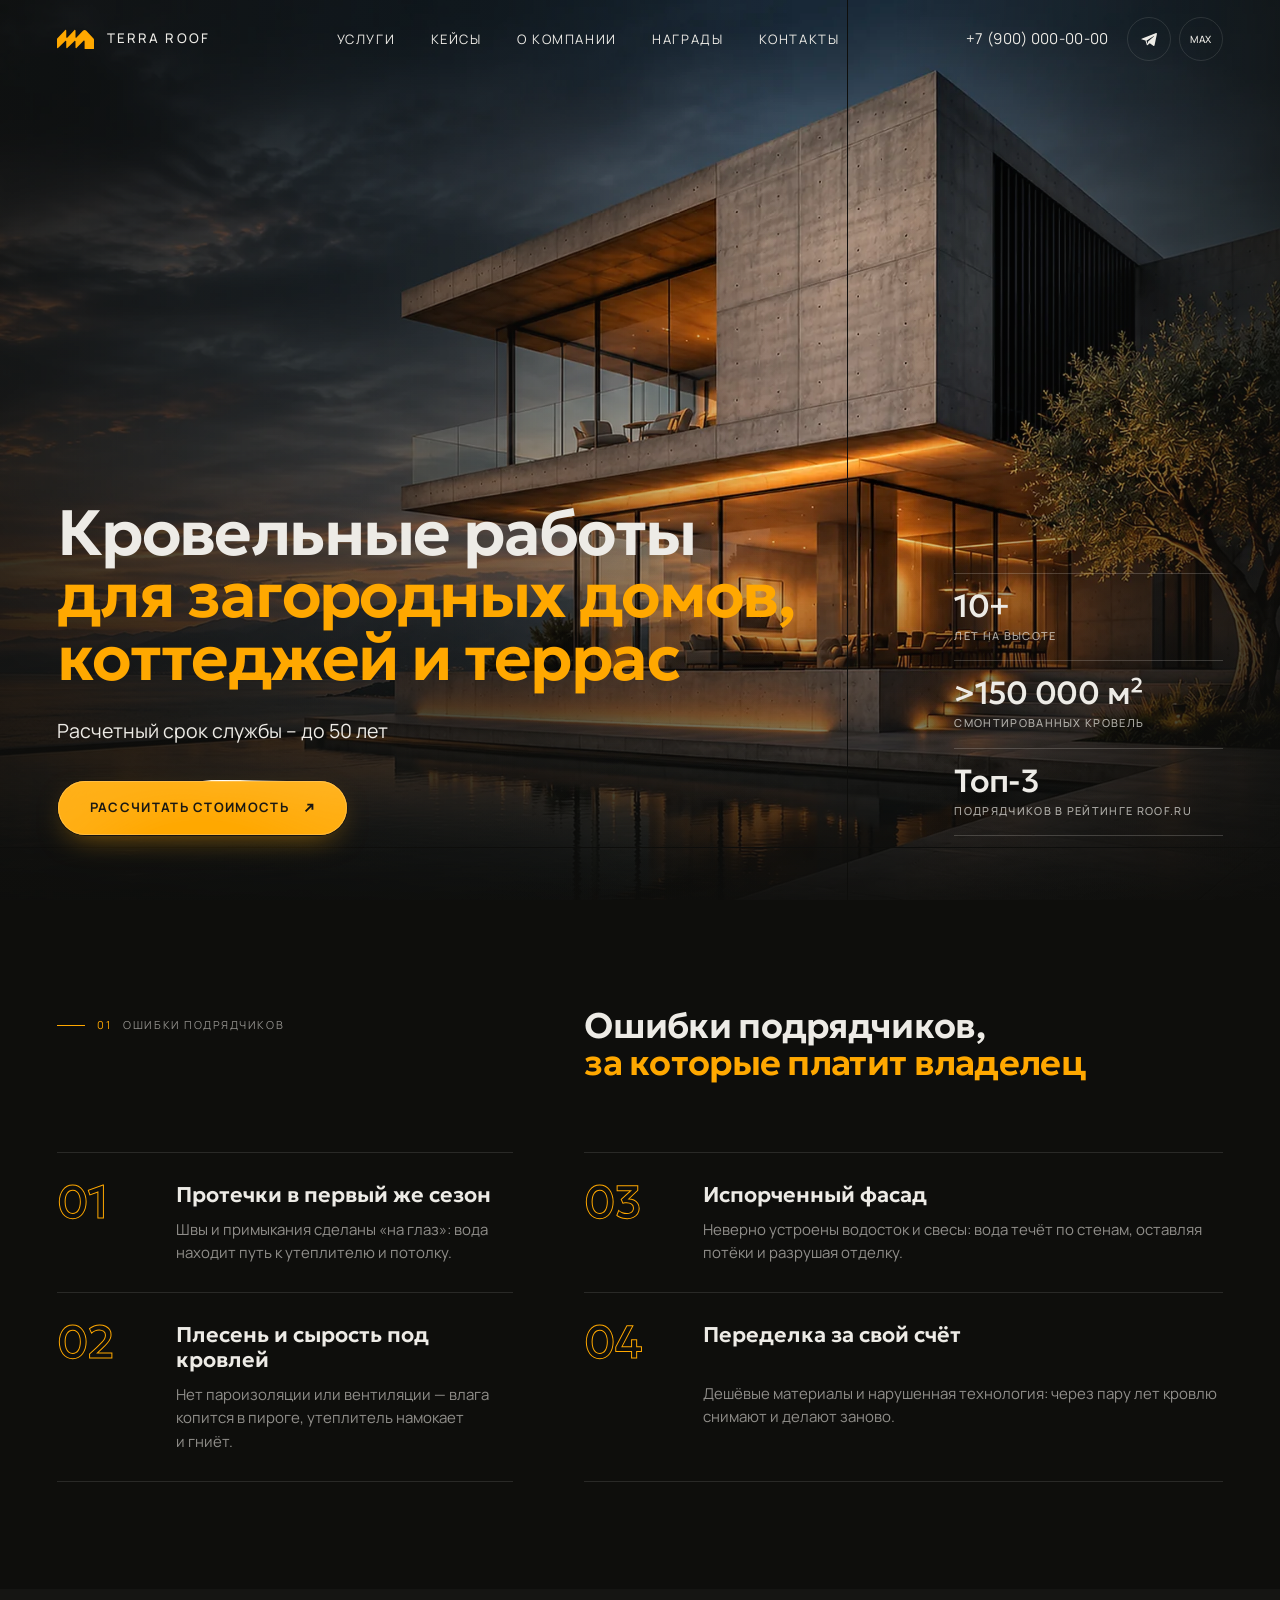
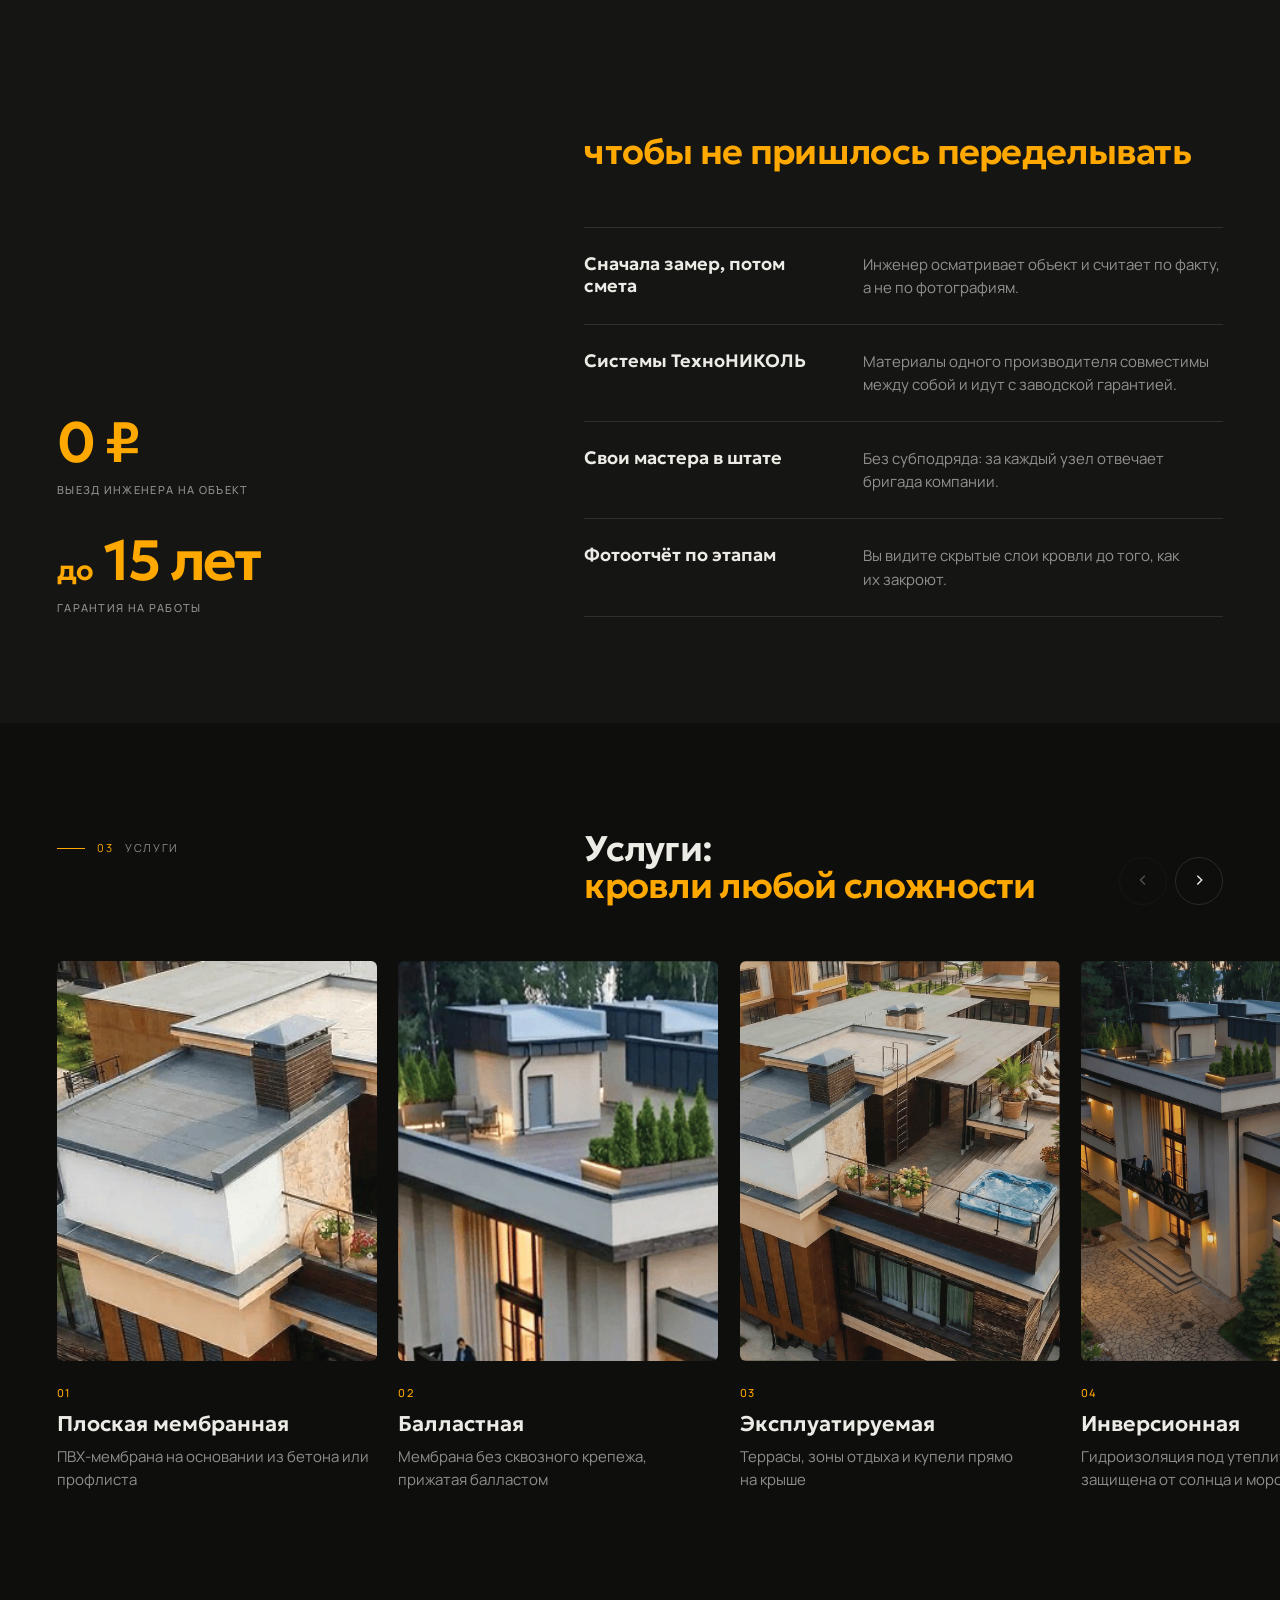
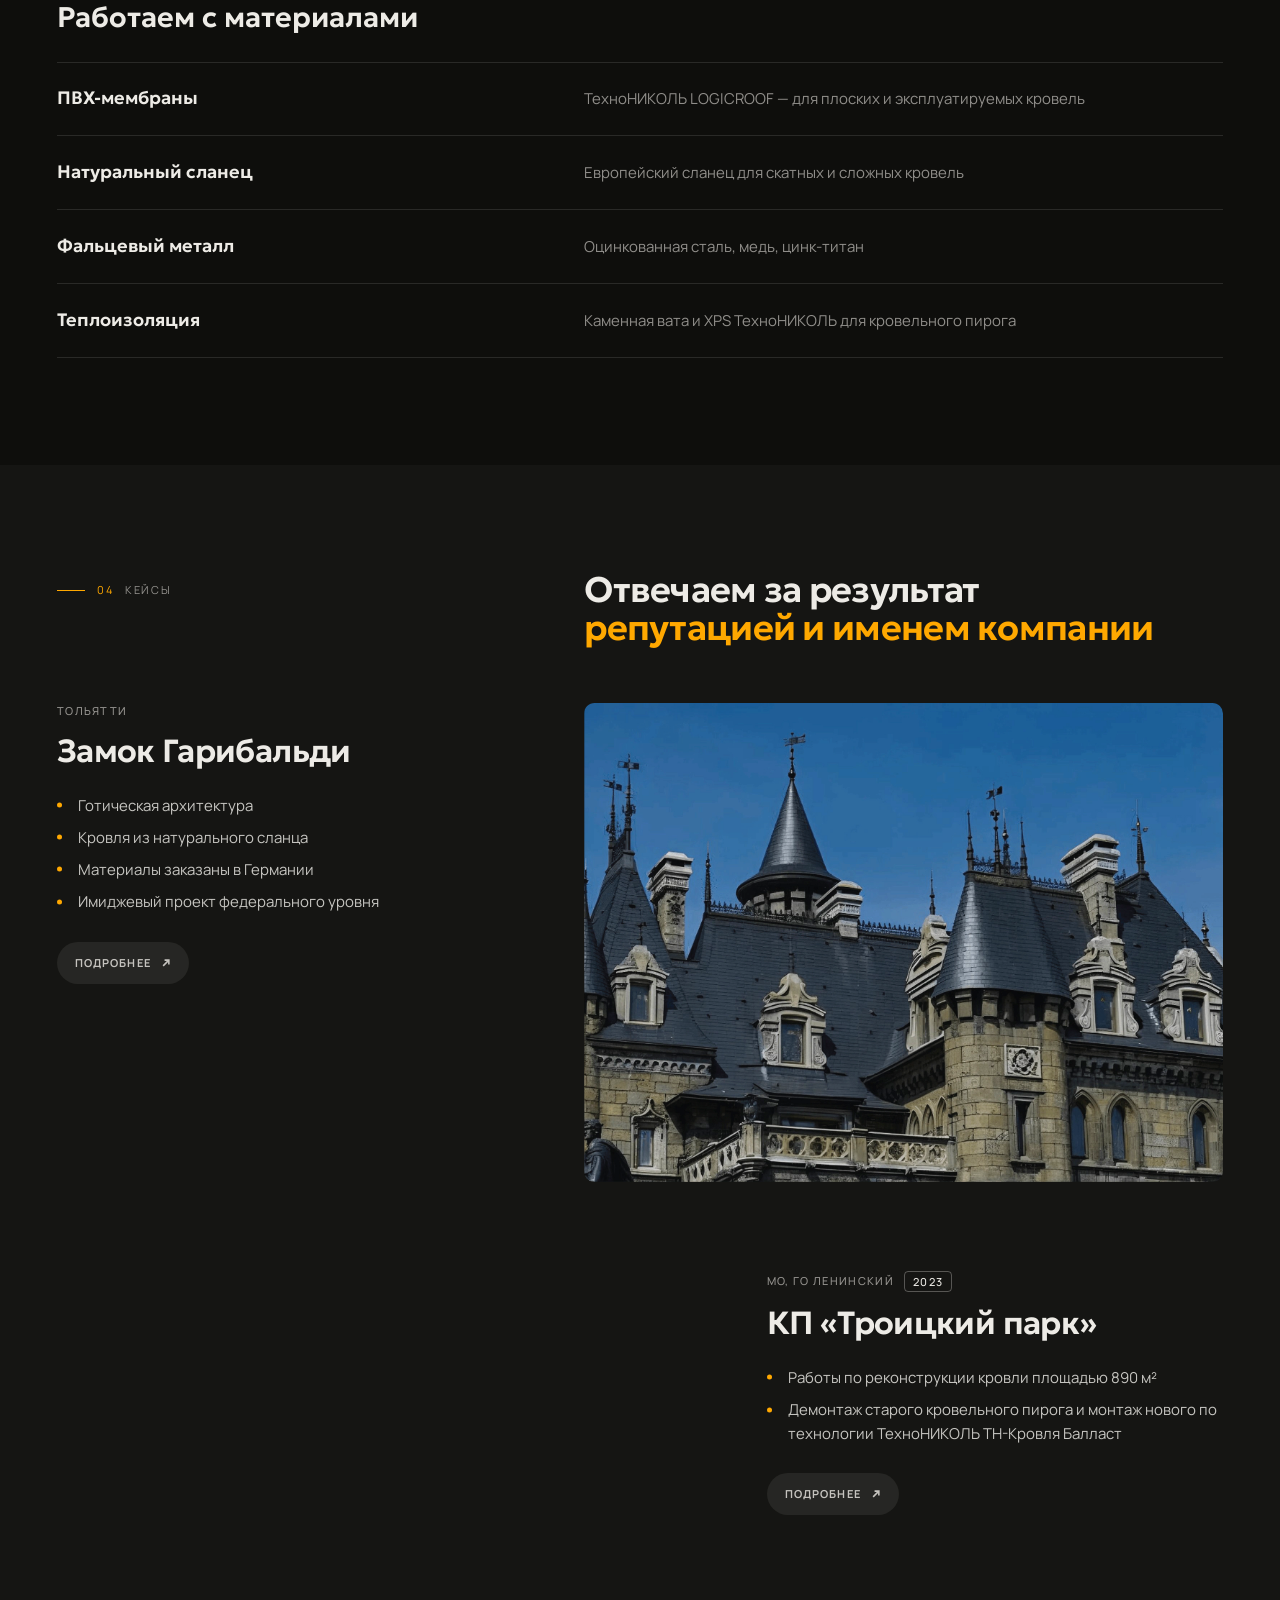
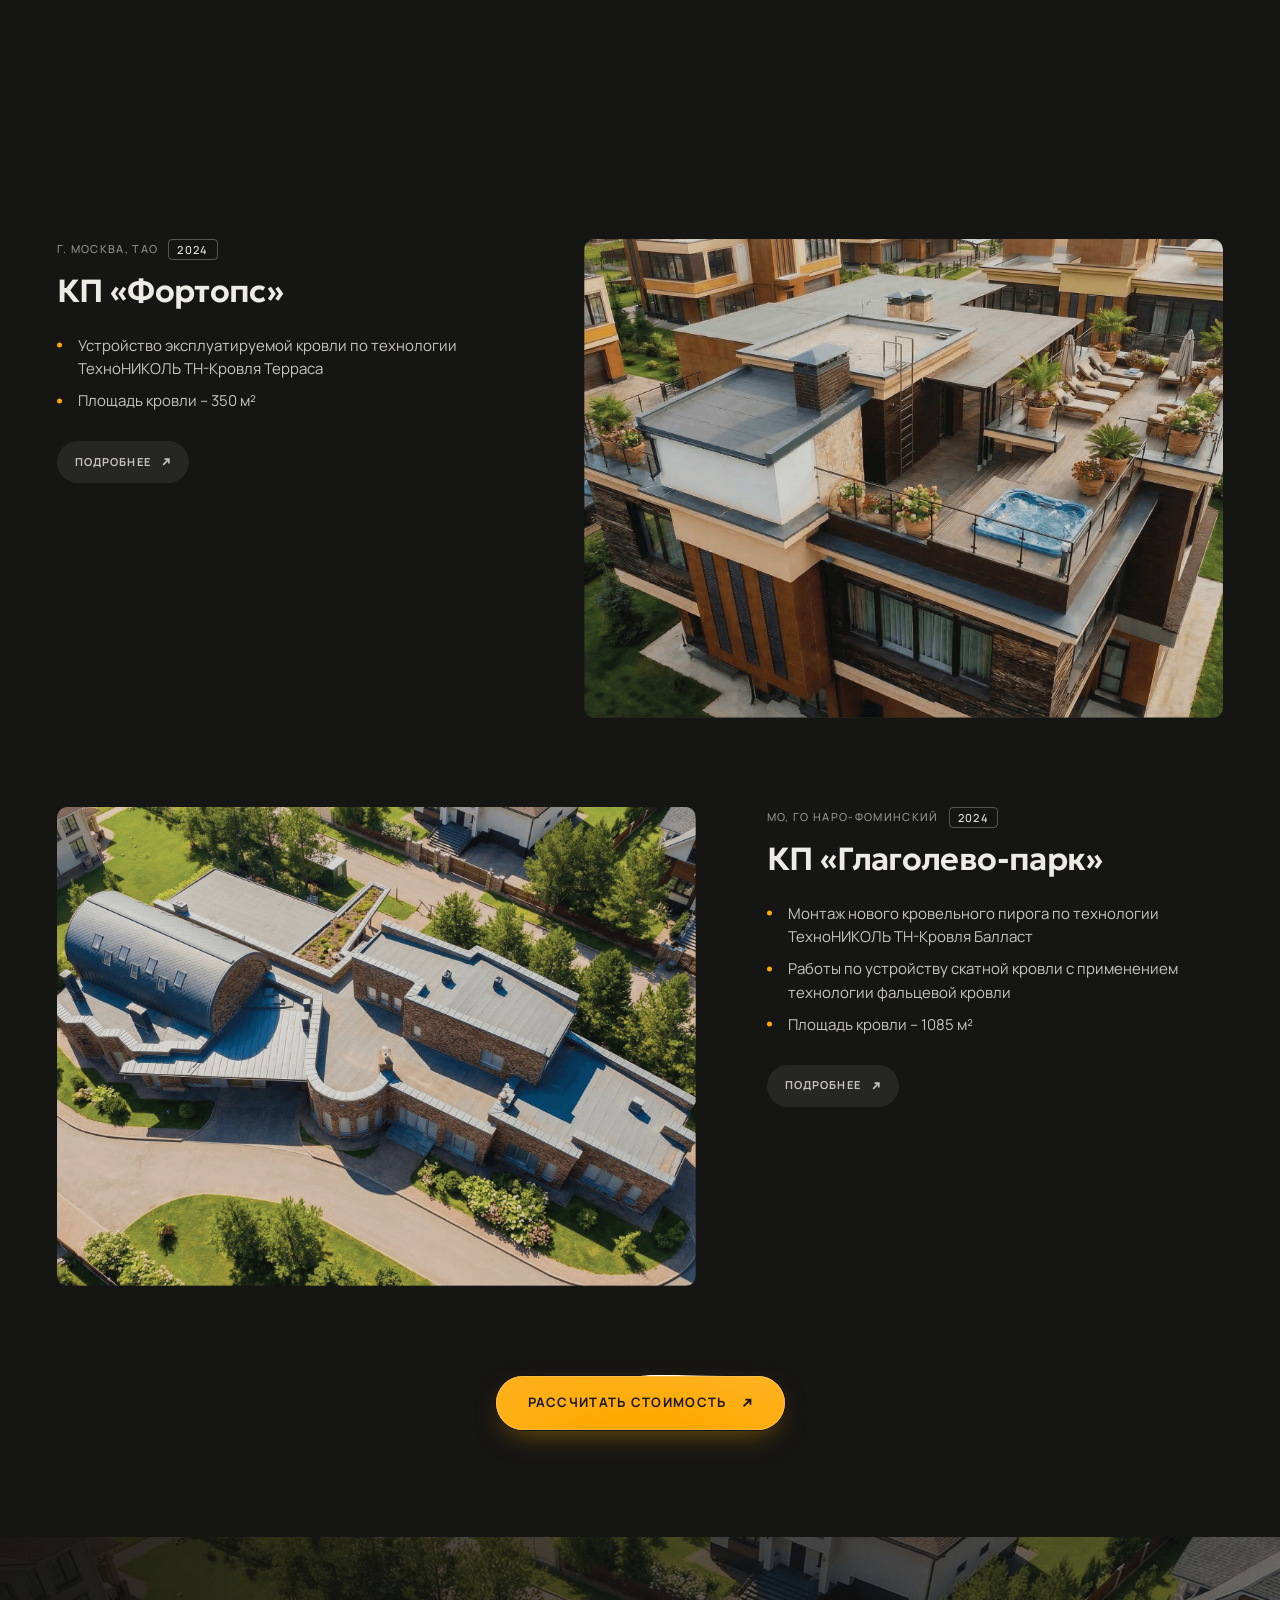
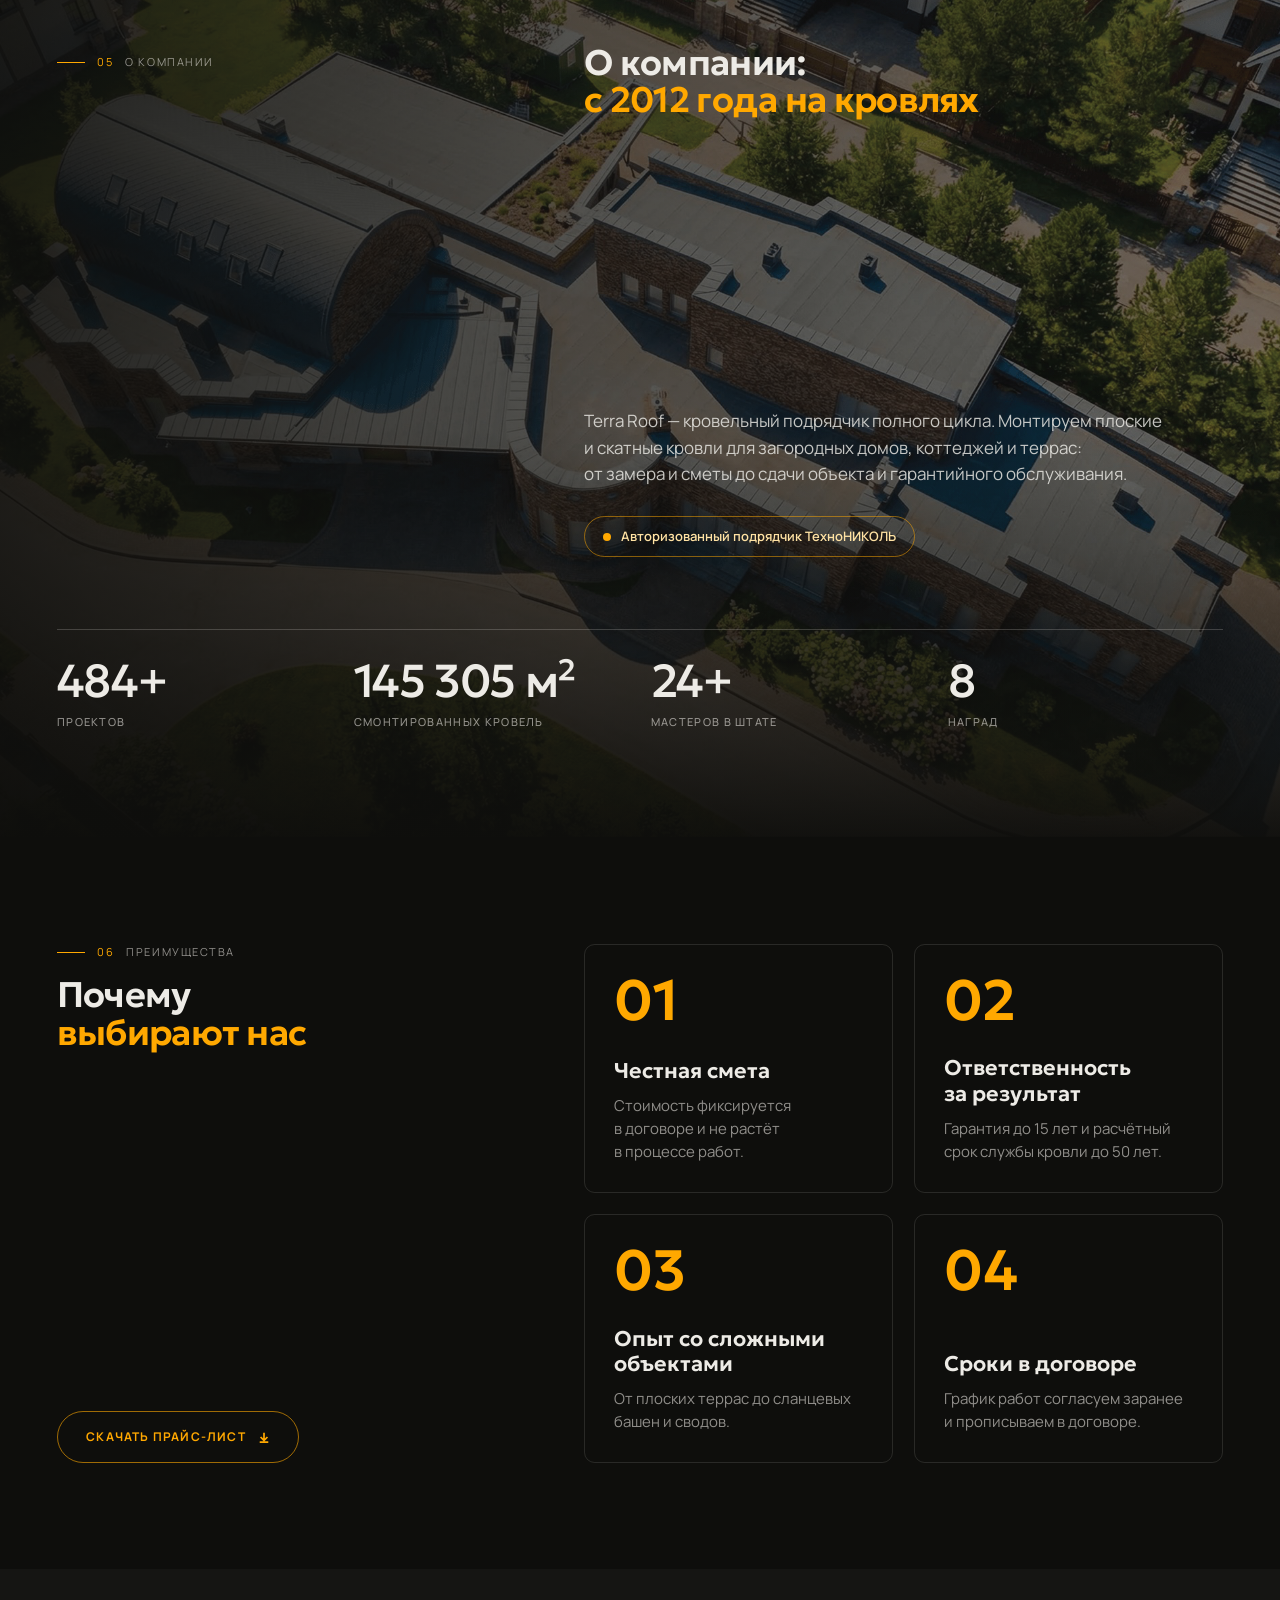
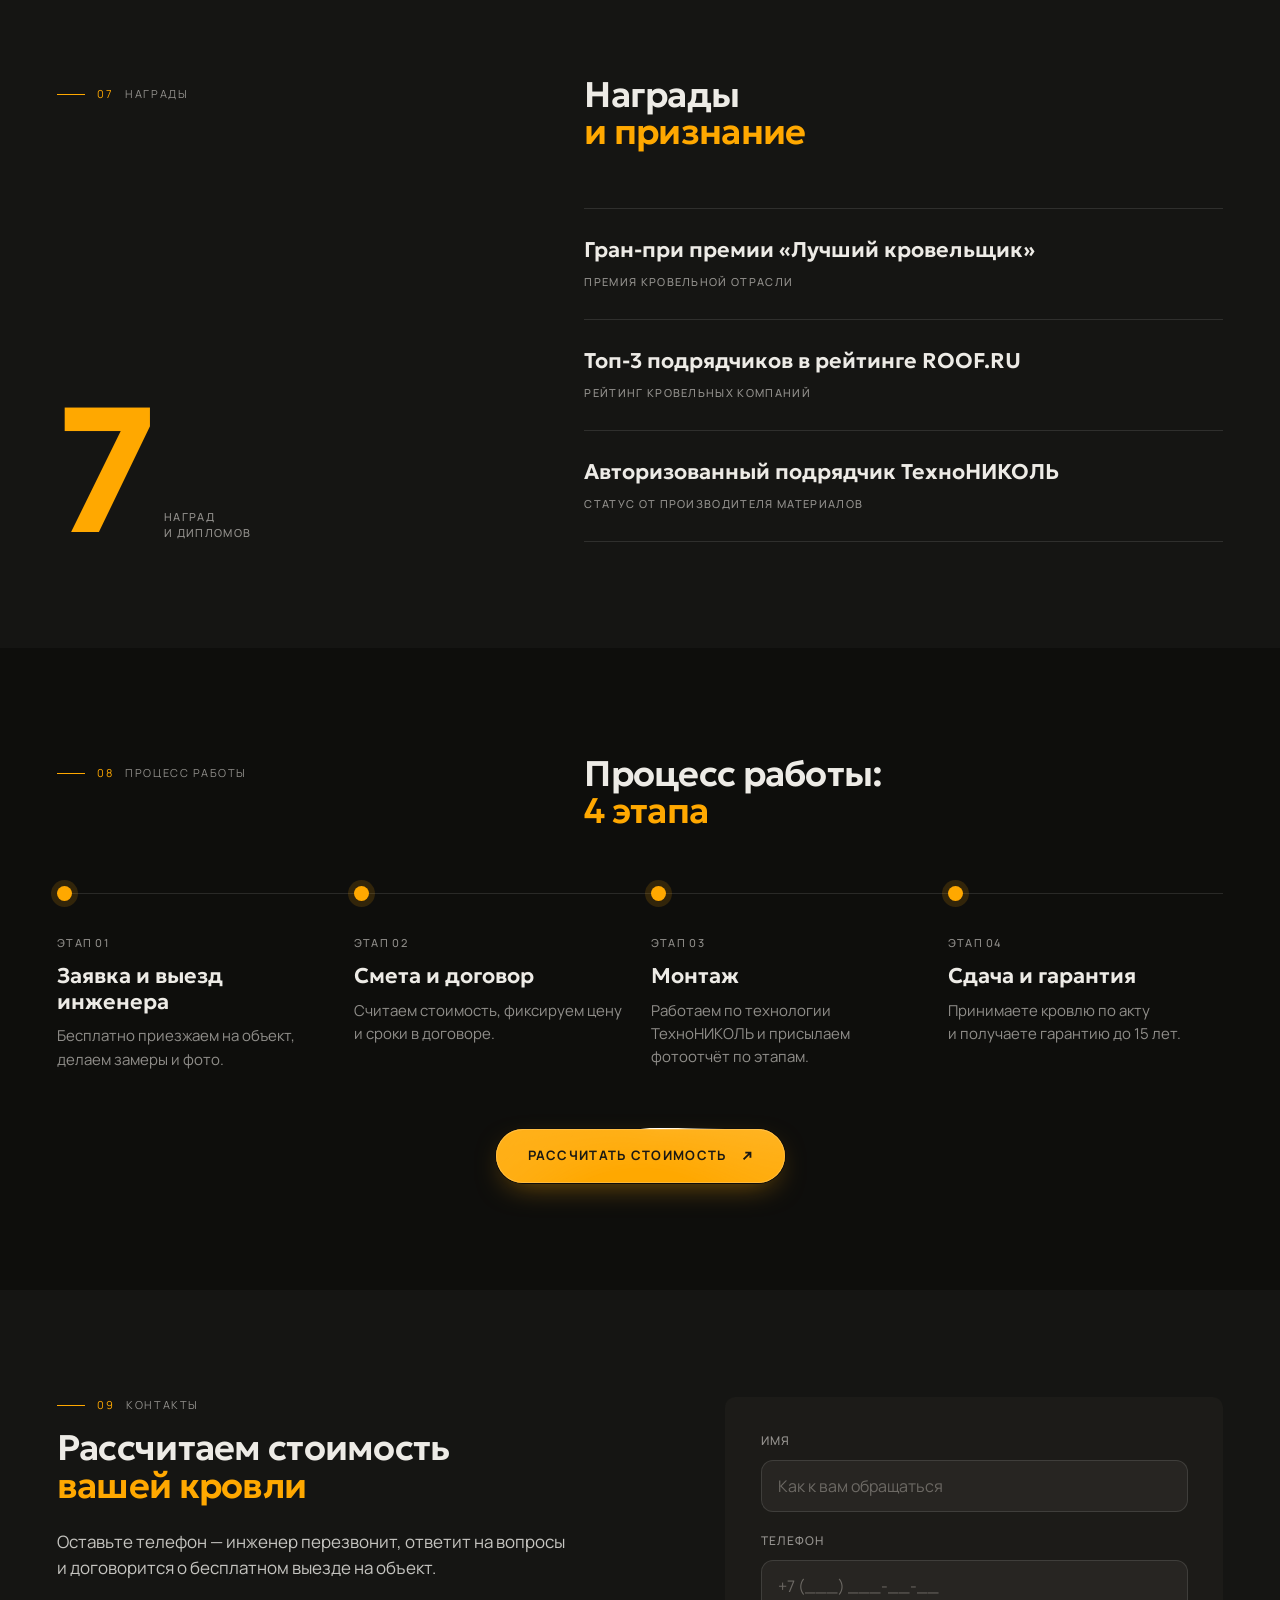
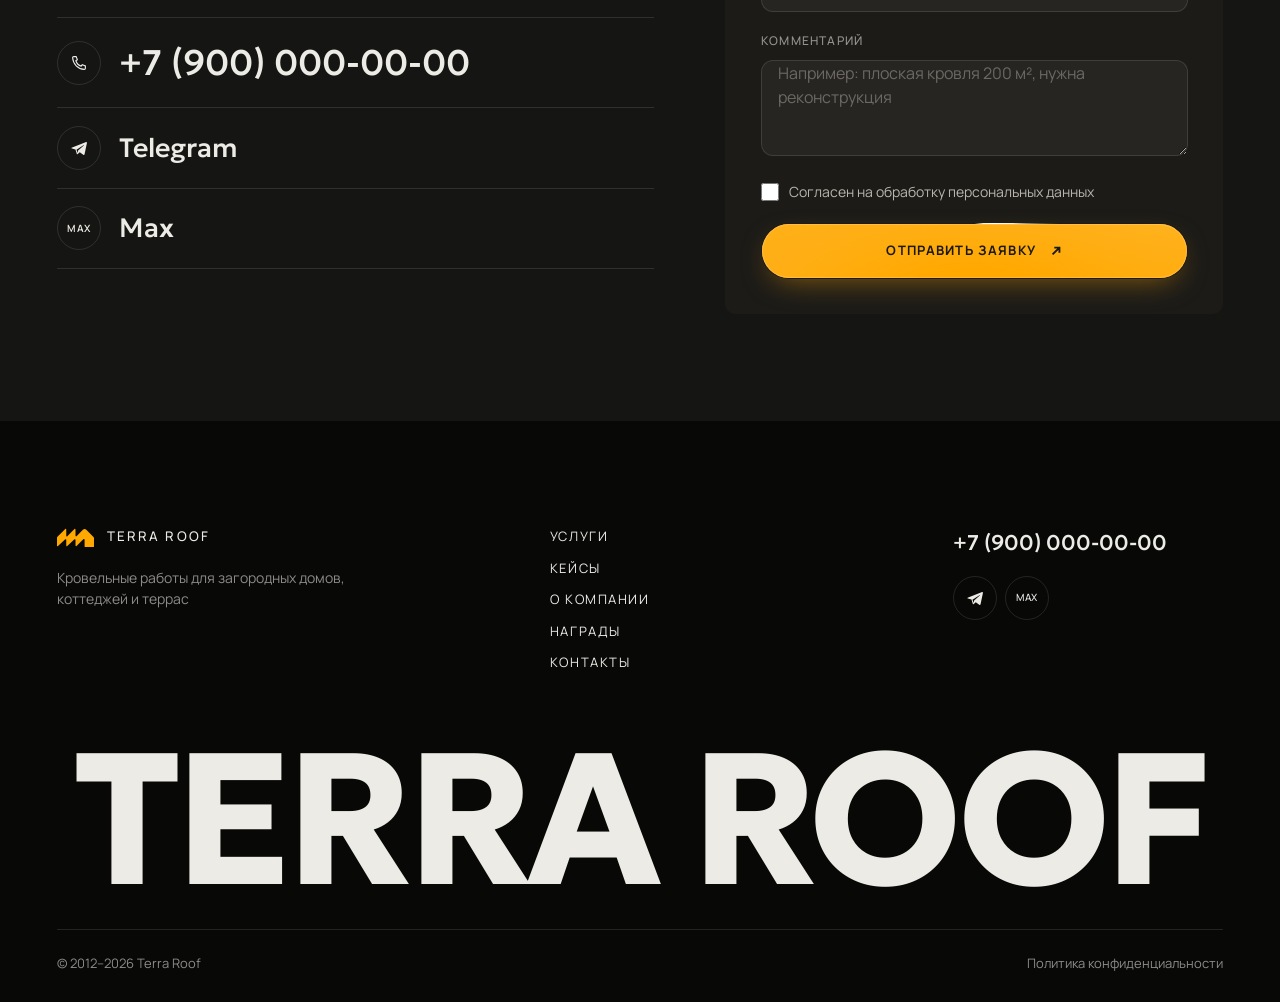
==== commit 21a3c17e: "Вариант 1: прокрутка от блока к блоку и анимации как во втором варианте Co-Authored-By: Claude Opus " ====
--- a/index.html
+++ b/index.html
@@ -7,7 +7,7 @@
   <link rel="preconnect" href="https://fonts.googleapis.com">
   <link rel="preconnect" href="https://fonts.gstatic.com" crossorigin>
   <link href="https://fonts.googleapis.com/css2?family=Geologica:wght@500;600;700&family=Manrope:wght@300;400;500;700&display=swap" rel="stylesheet">
-  <link rel="stylesheet" href="styles.css?v=20">
+  <link rel="stylesheet" href="styles.css?v=21">
 </head>
 <body>
 
@@ -753,6 +753,6 @@
   </dialog>
 
   <script src="cases-data.js?v=19"></script>
-  <script src="main.js?v=20"></script>
+  <script src="main.js?v=21"></script>
 </body>
 </html>
--- a/styles.css
+++ b/styles.css
@@ -1293,12 +1293,25 @@
 /* ===== Появление при прокрутке (классы ставит main.js) ===== */
 .has-reveal .reveal {
   opacity: 0;
-  transform: translate3d(0, 36px, 0);
+  transform: translate3d(0, 40px, 0);
   transition:
     opacity 0.9s cubic-bezier(0.2, 0.7, 0.2, 1) var(--reveal-delay, 0ms),
     transform 0.9s cubic-bezier(0.2, 0.7, 0.2, 1) var(--reveal-delay, 0ms);
 }
 .has-reveal .reveal.is-in { opacity: 1; transform: none; }
+/* фото открываются снизу вверх и чуть отъезжают из приближения */
+.has-reveal .reveal--media {
+  opacity: 1;
+  transform: none;
+  clip-path: inset(100% 0 0 0);
+  transition: clip-path 1.1s cubic-bezier(0.7, 0, 0.2, 1) var(--reveal-delay, 0ms);
+}
+.has-reveal .reveal--media img { transform: scale(1.18); transition: transform 1.5s cubic-bezier(0.2, 0.7, 0.2, 1) var(--reveal-delay, 0ms); }
+.has-reveal .reveal--media.is-in { clip-path: inset(0 0 0 0); }
+.has-reveal .reveal--media.is-in img { transform: none; }
+/* первый экран: фото плавно «отъезжает» при загрузке */
+@keyframes hero-zoom { from { transform: scale(1.12); } to { transform: none; } }
+.has-reveal .hero__media img { animation: hero-zoom 2s cubic-bezier(0.2, 0.7, 0.2, 1) both; }
 
 @media (prefers-reduced-motion: reduce) {
   html { scroll-behavior: auto; }
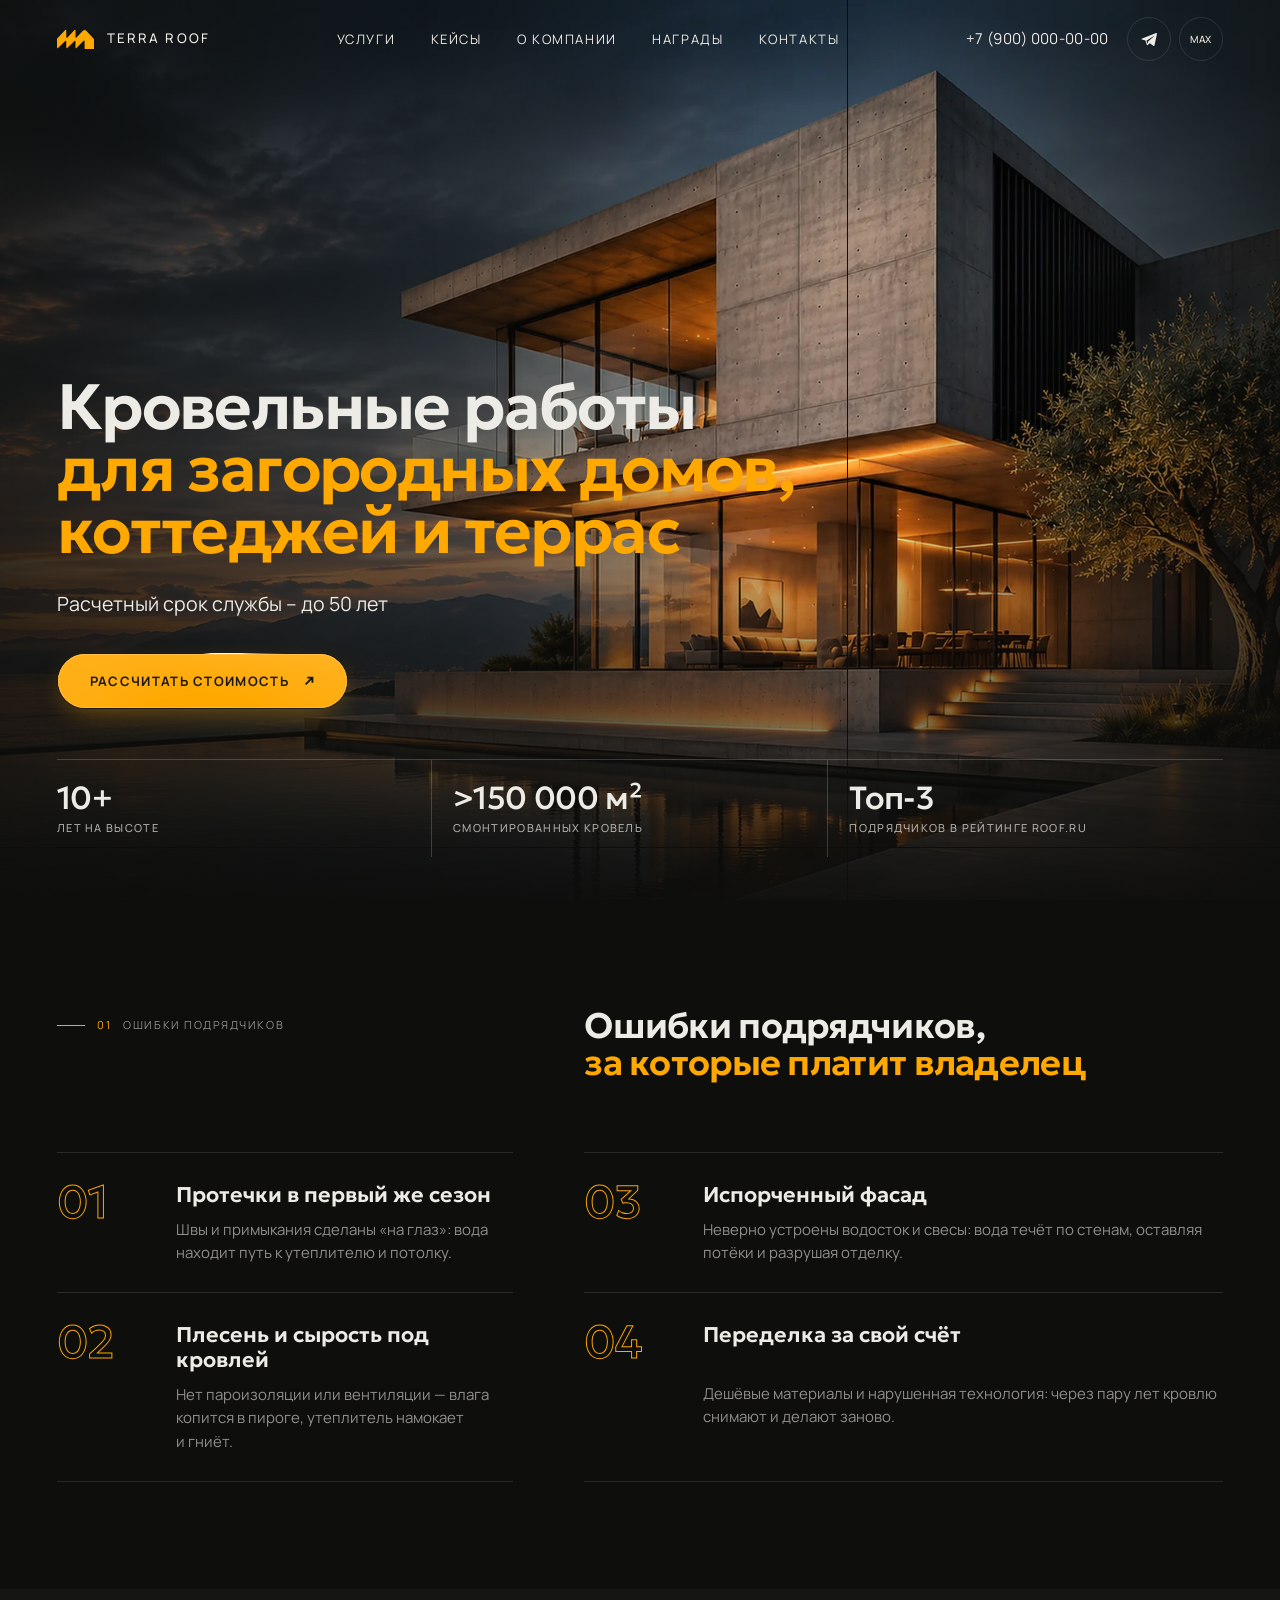
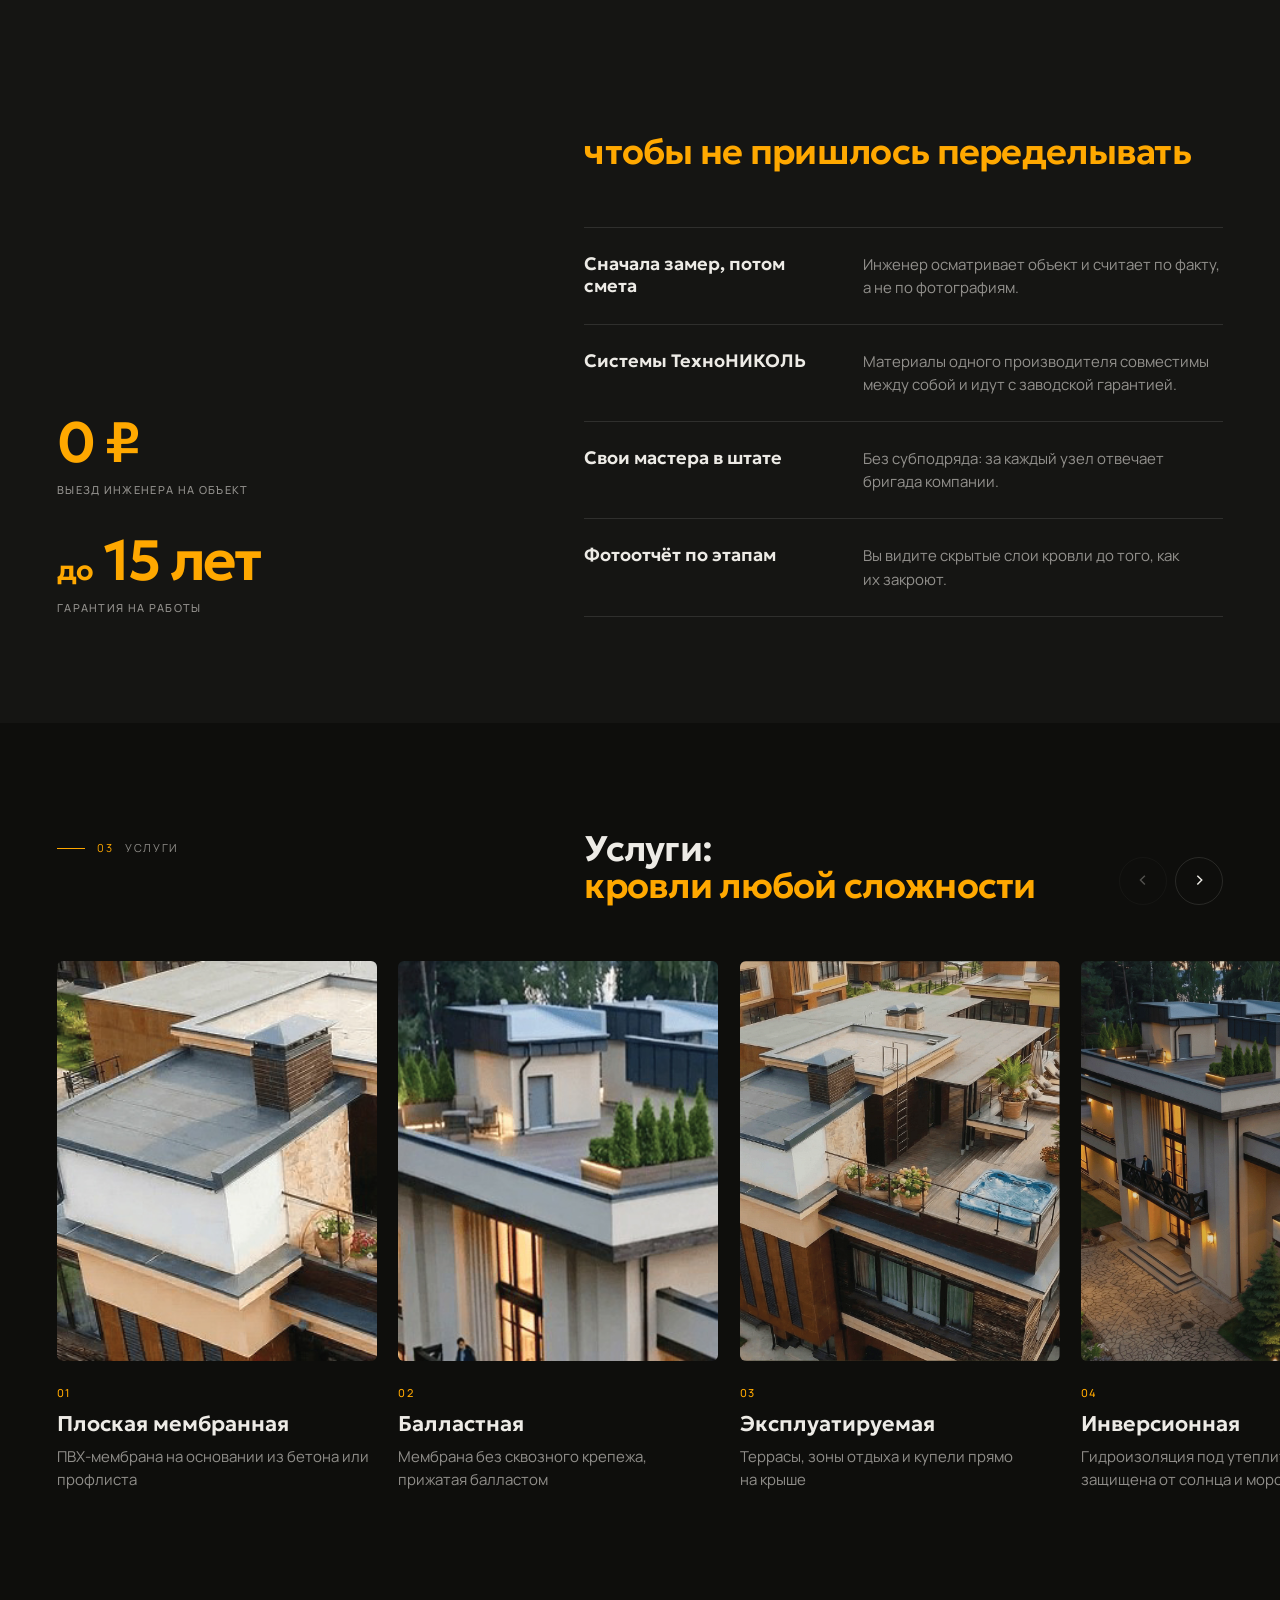
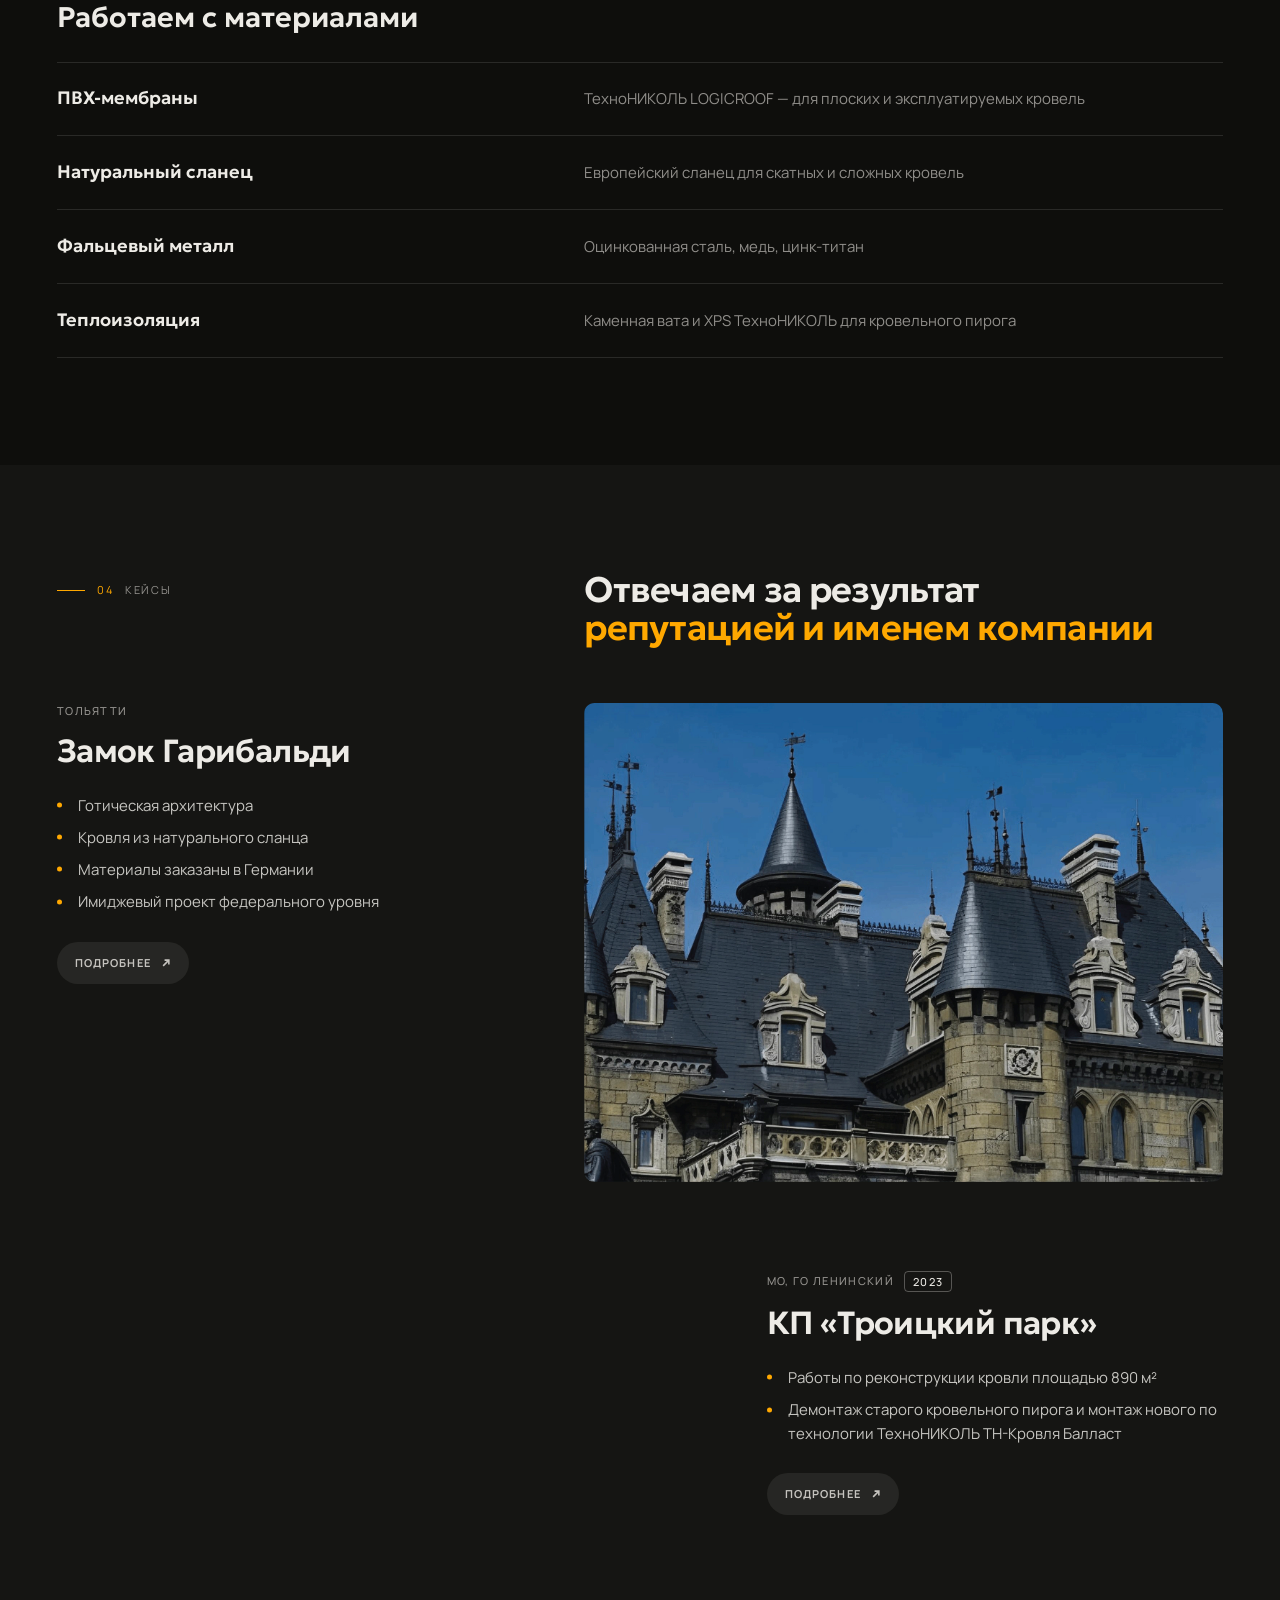
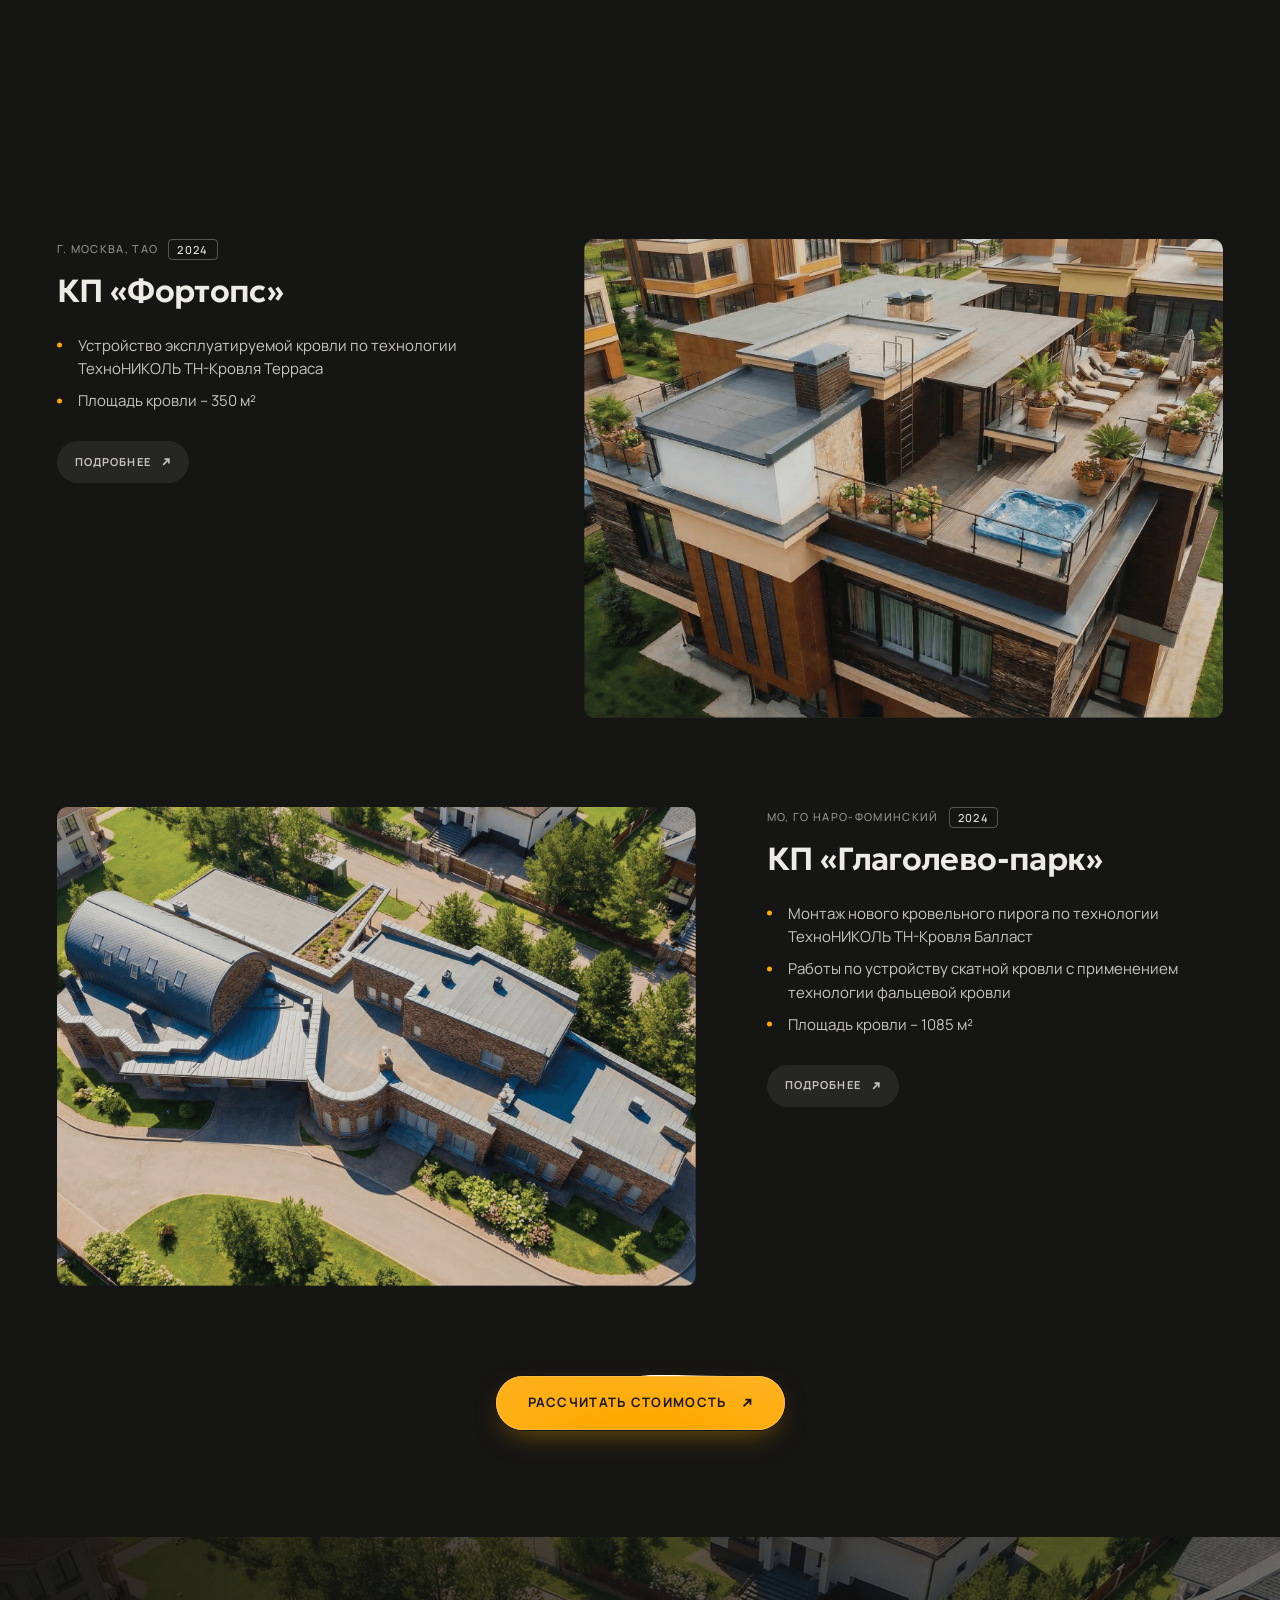
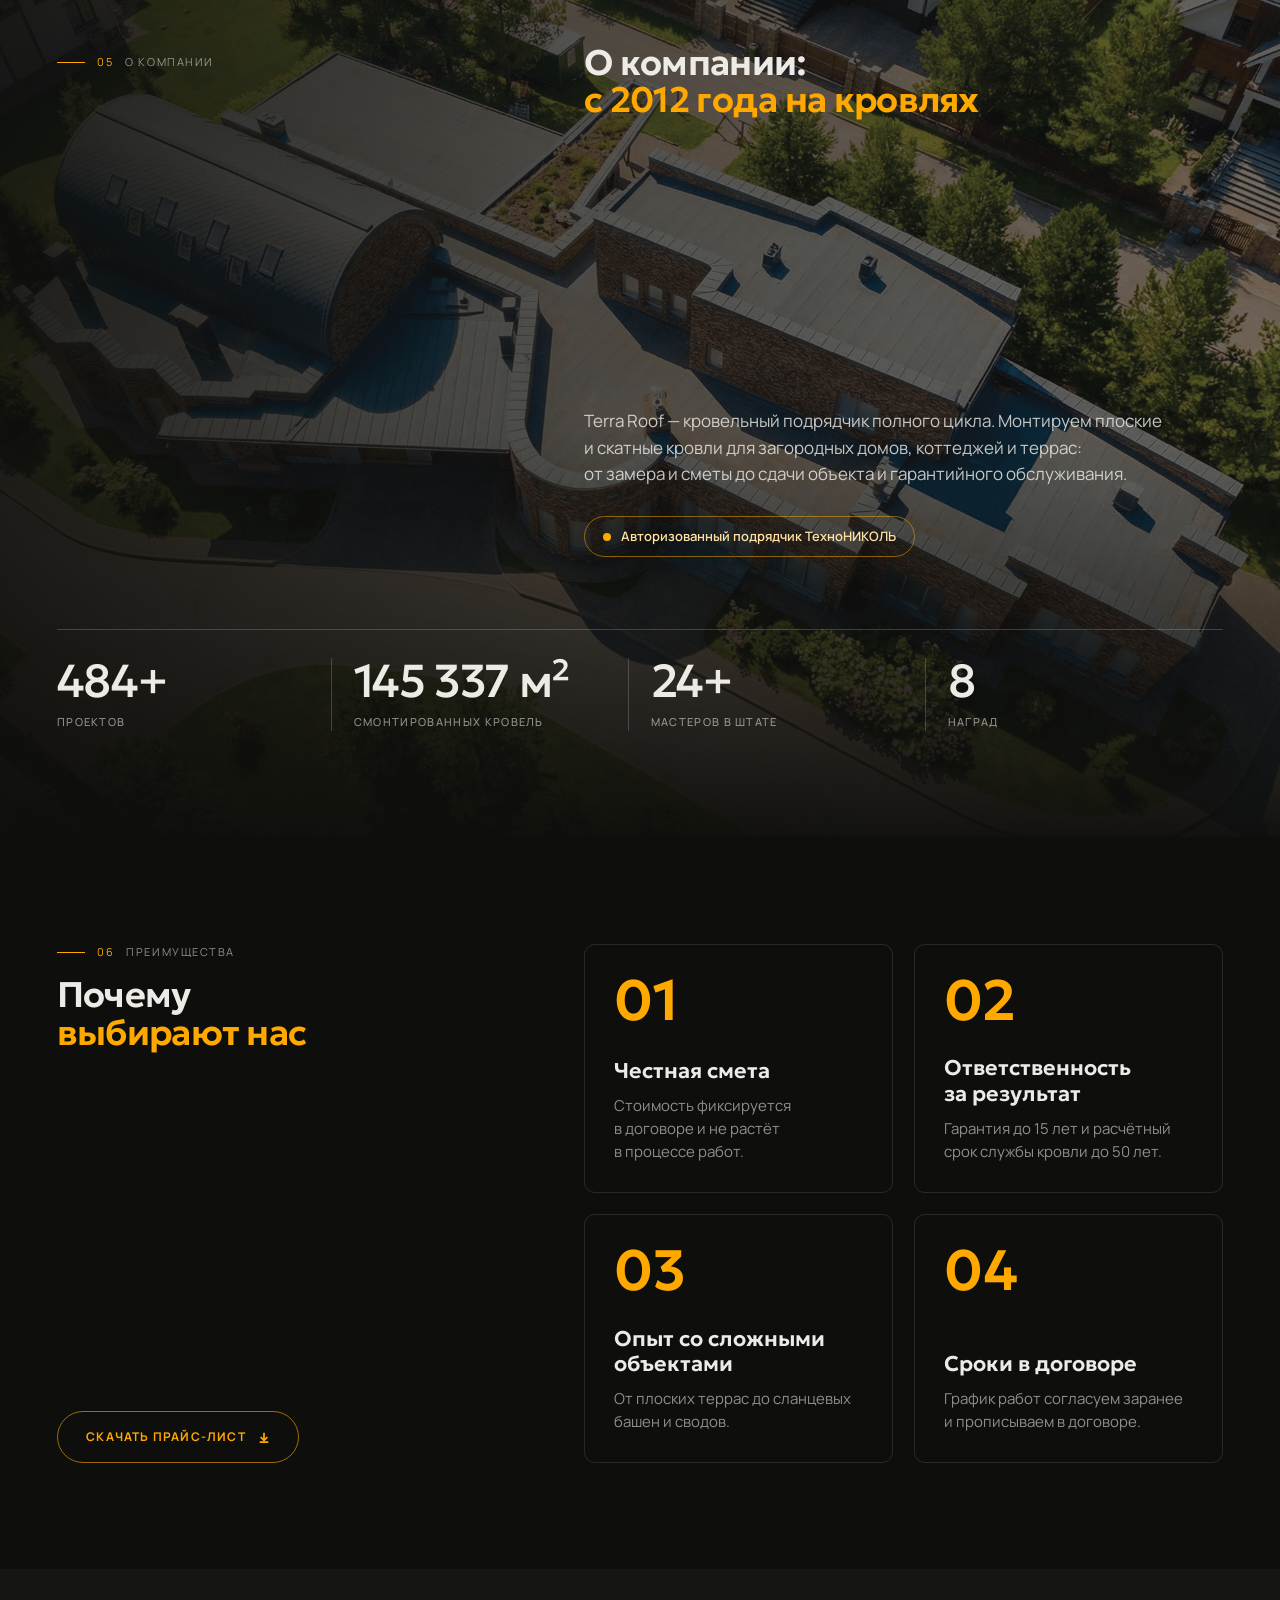
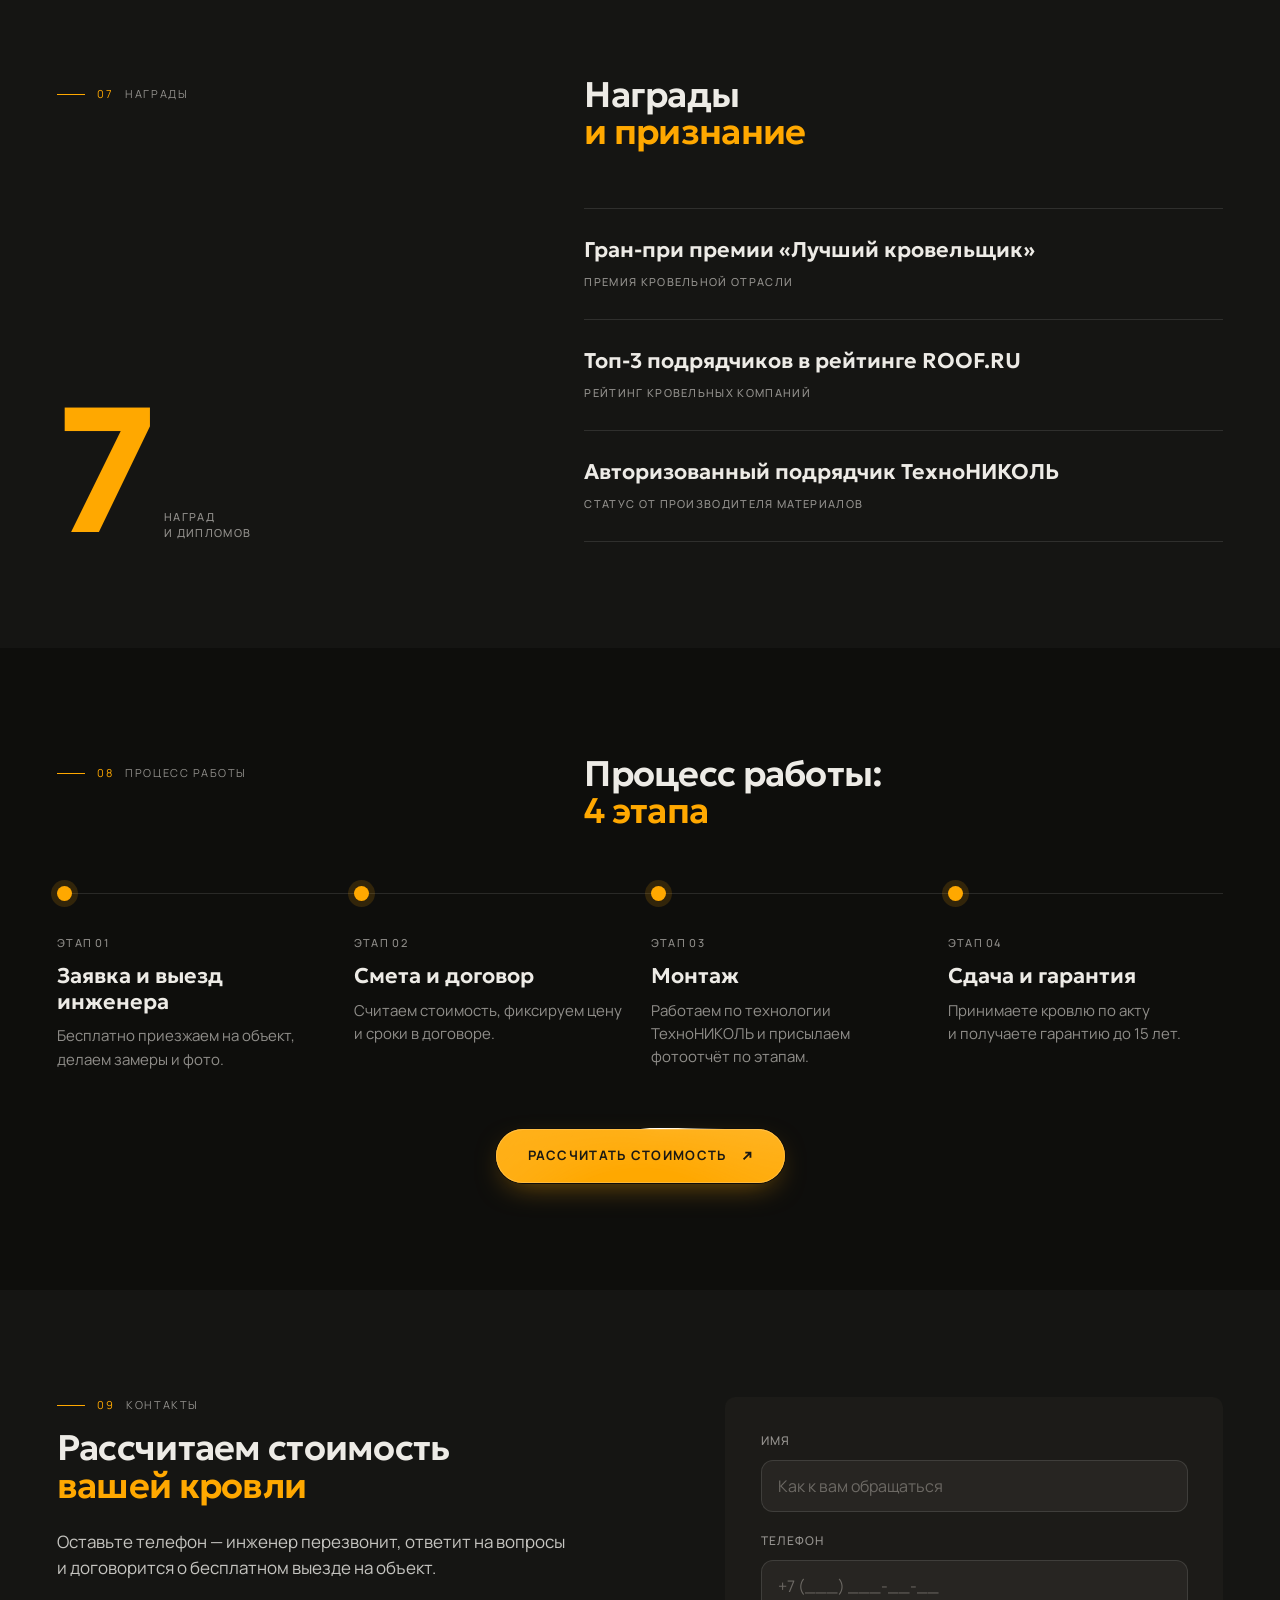
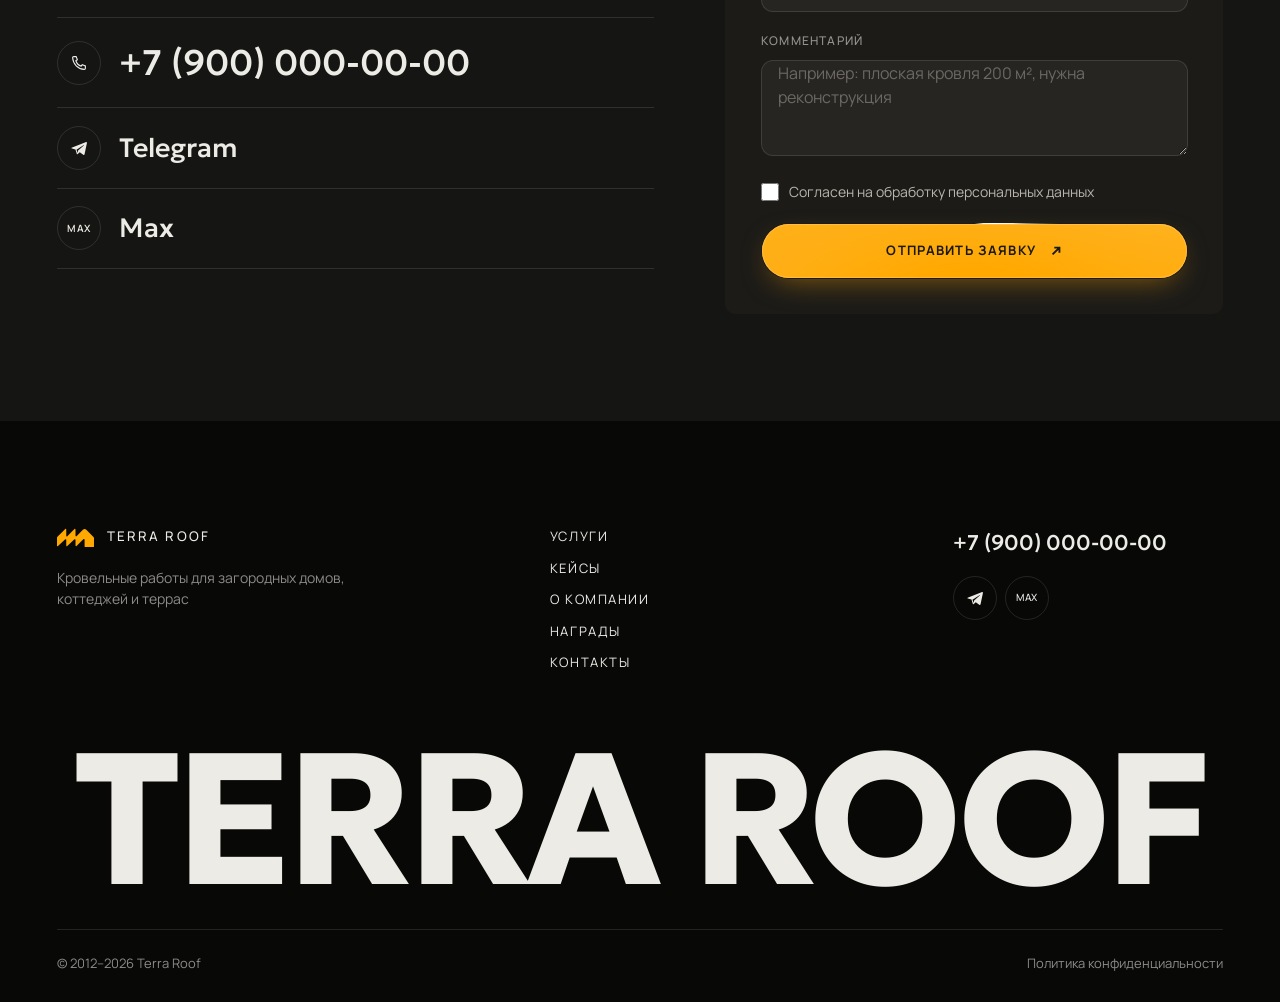
==== commit 7811c773: "Вариант 1: цифры первого экрана в одну строку с линиями, вертикальные линии между цифрами «О компани" ====
--- a/index.html
+++ b/index.html
@@ -7,7 +7,7 @@
   <link rel="preconnect" href="https://fonts.googleapis.com">
   <link rel="preconnect" href="https://fonts.gstatic.com" crossorigin>
   <link href="https://fonts.googleapis.com/css2?family=Geologica:wght@500;600;700&family=Manrope:wght@300;400;500;700&display=swap" rel="stylesheet">
-  <link rel="stylesheet" href="styles.css?v=21">
+  <link rel="stylesheet" href="styles.css?v=22">
 </head>
 <body>
 
--- a/styles.css
+++ b/styles.css
@@ -357,7 +357,7 @@
 .round-btn:disabled { opacity: 0.3; cursor: default; }
 
 /* ===== Первый экран ===== */
-.hero { position: relative; min-height: max(720px, 100svh); color: var(--on-dark); overflow: hidden; }
+.hero { position: relative; display: flex; flex-direction: column; min-height: max(720px, 100svh); color: var(--on-dark); overflow: hidden; }
 .hero__media { position: absolute; inset: 0; }
 .hero__media img { width: 100%; height: 100%; object-fit: cover; object-position: right center; }
 .hero__media::after {
@@ -372,10 +372,10 @@
 .hero__inner {
   position: relative;
   display: flex;
+  flex: 1;
   align-items: flex-end;
-  min-height: max(720px, 100svh);
   padding-top: calc(var(--header-h) + 40px);
-  padding-bottom: clamp(48px, 5vw, 120px);
+  padding-bottom: clamp(40px, 3.89vw, 112px);
 }
 .hero__content { max-width: 62vw; }
 .hero__title {
@@ -396,17 +396,19 @@
 .hero__btn { margin-top: clamp(28px, 2.78vw, 72px); }
 
 /* факты — колонкой справа поверх фото */
-.hero__facts { position: absolute; inset: auto 0 clamp(48px, 5vw, 120px); pointer-events: none; }
-.hero__facts-inner { display: flex; justify-content: flex-end; }
-.facts { display: flex; flex-direction: column; width: clamp(240px, 21vw, 520px); pointer-events: auto; }
+.hero__facts { position: relative; padding-bottom: clamp(32px, 3.33vw, 96px); }
+/* цифры в одну строку: линия сверху, между блоками — вертикальные линии */
+.facts { display: flex; border-top: 1px solid rgba(237, 235, 230, 0.2); }
 .fact {
   display: flex;
+  flex: 1;
   flex-direction: column;
   gap: 6px;
-  padding: clamp(14px, 1.25vw, 32px) 0;
-  border-top: 1px solid rgba(237, 235, 230, 0.2);
-}
-.fact:last-child { border-bottom: 1px solid rgba(237, 235, 230, 0.2); }
+  padding: clamp(18px, 1.67vw, 40px) var(--gap);
+  border-right: 1px solid rgba(237, 235, 230, 0.2);
+}
+.fact:first-child { padding-left: 0; }
+.fact:last-child { border-right: 0; }
 .fact__value {
   font-size: clamp(28px, 2.5vw, 72px);
   font-weight: 500;
@@ -731,6 +733,8 @@
   border-top: 1px solid rgba(237, 235, 230, 0.2);
 }
 .stat { display: flex; flex-direction: column; gap: 10px; }
+/* в «О компании» цифры разделены вертикальными линиями, у последней линии нет */
+.about .stat:not(:last-child) { border-right: 1px solid rgba(237, 235, 230, 0.2); }
 .stat__value { font-size: clamp(36px, 3.61vw, 104px); font-weight: 500; line-height: 1; letter-spacing: -0.03em; white-space: nowrap; }
 
 /* ===== Почему выбирают нас ===== */
@@ -869,7 +873,8 @@
   /* в одну колонку: мини-заголовок, заголовок с контентом, затем нижний элемент левой колонки */
   .split--rail { row-gap: 0; align-content: start; }
   .about__inner { grid-template-rows: none; }
-  .about .stats { margin-top: 48px; }
+  .about .stats { margin-top: 48px; row-gap: 32px; }
+  .about .stat:nth-child(2n) { border-right: 0; }
   .split__rail { display: contents; }
   .split__rail .eyebrow:not(:has(+ .section__title)) { height: auto; margin-bottom: clamp(14px, 1.25vw, 28px); }
   .split__rail > :last-child:not(.eyebrow) { order: 1; margin-top: clamp(32px, 3.33vw, 96px); padding-top: 0; }
@@ -933,9 +938,8 @@
   .hero__content { max-width: 100%; }
   .hero__btn { width: 100%; margin-top: 28px; height: 56px; }
   .hero__facts { position: static; padding-bottom: 32px; background: var(--bg); }
-  .hero__facts-inner { display: block; }
-  .facts { width: 100%; }
-  .fact { flex-direction: row; align-items: baseline; justify-content: space-between; gap: 16px; }
+  .facts { flex-direction: column; }
+  .fact { flex-direction: row; align-items: baseline; justify-content: space-between; gap: 16px; padding: 16px 0; border-right: 0; border-bottom: 1px solid rgba(237, 235, 230, 0.2); }
   .fact__label { max-width: 160px; text-align: right; }
 
   .problem { grid-template-columns: 56px 1fr; }
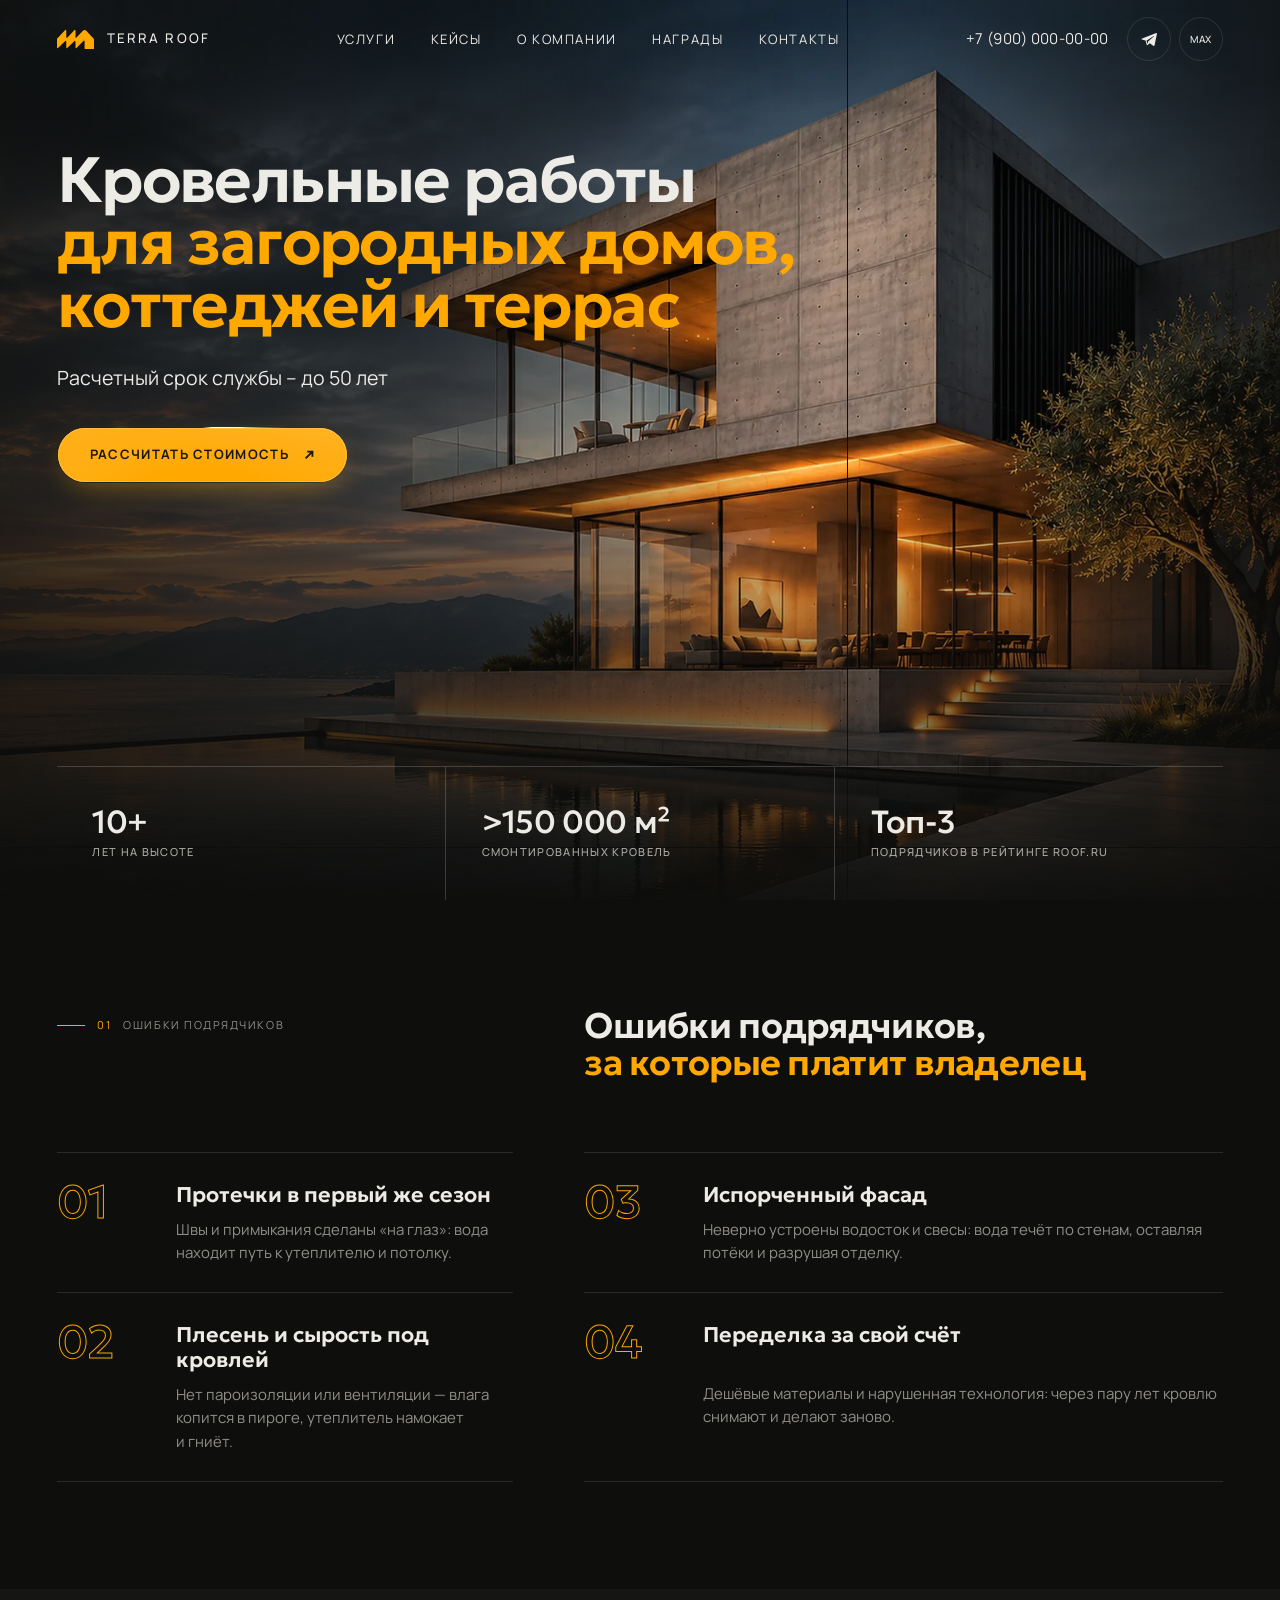
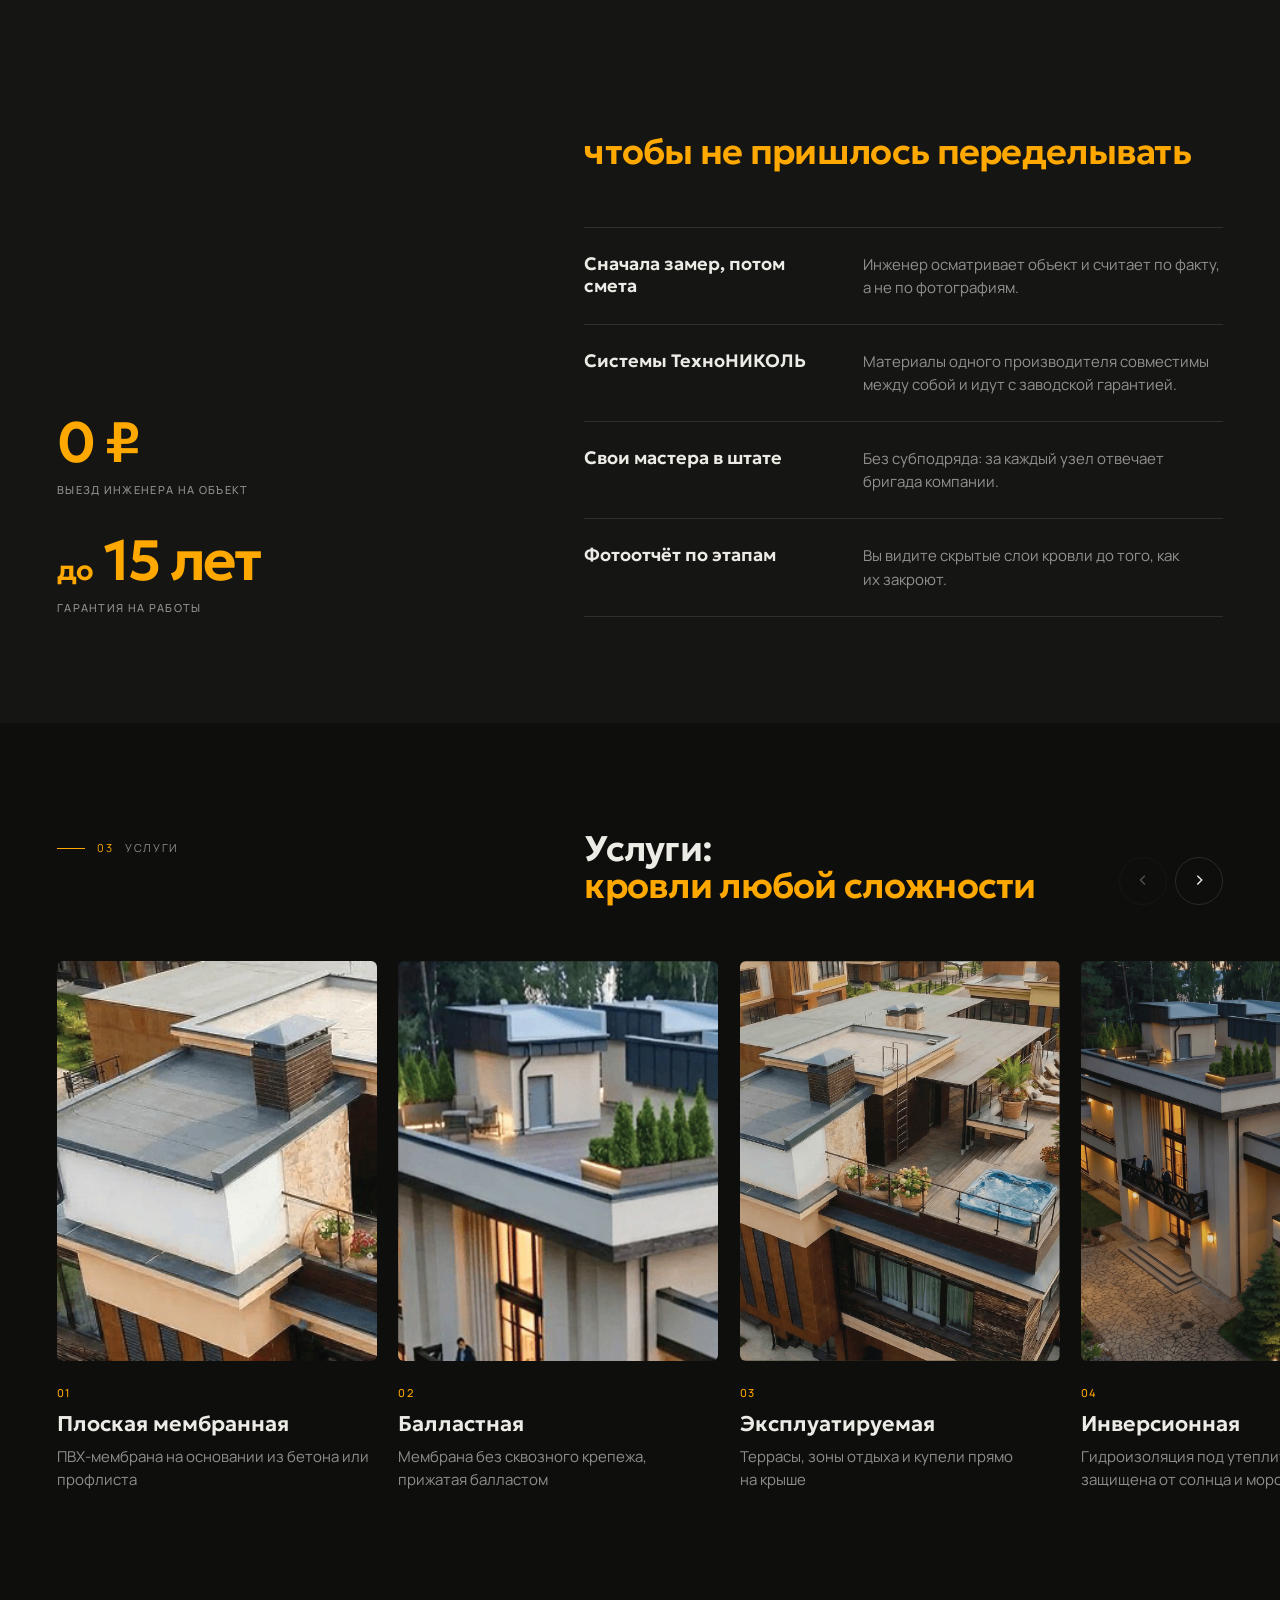
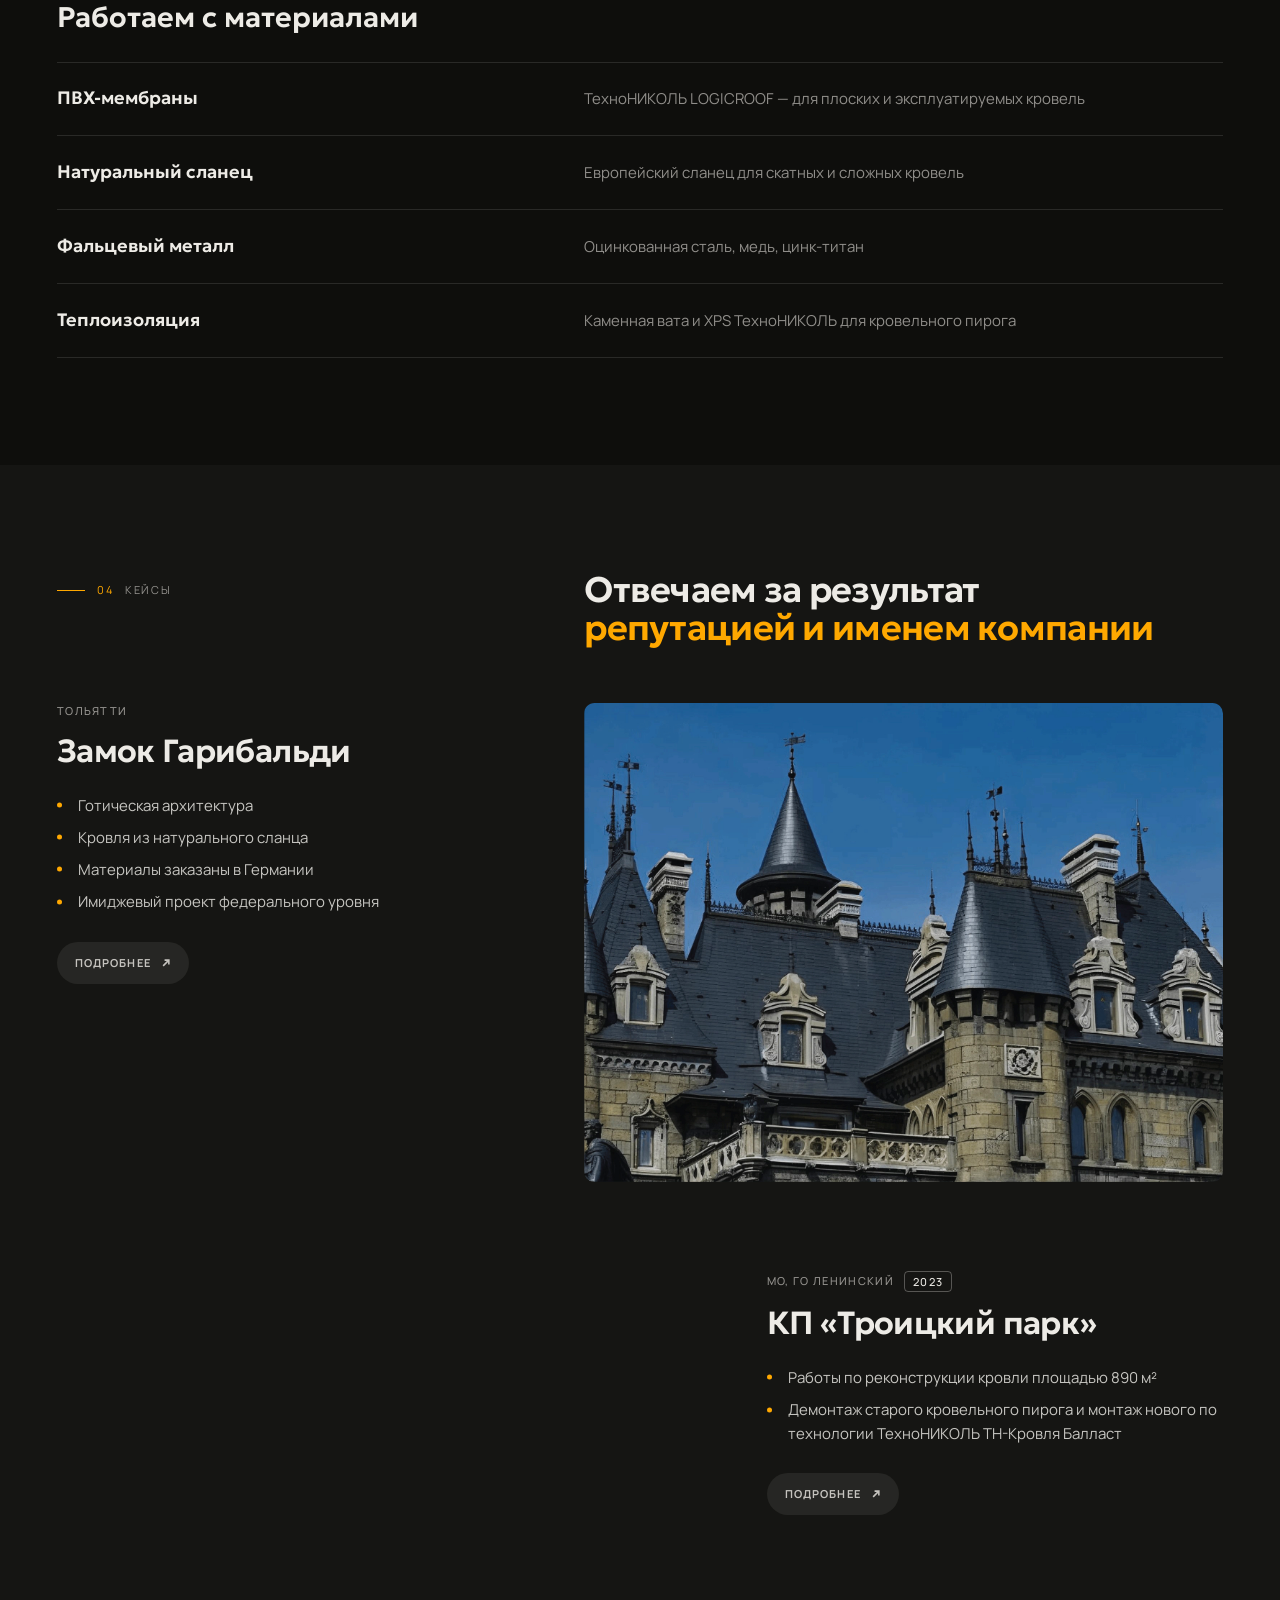
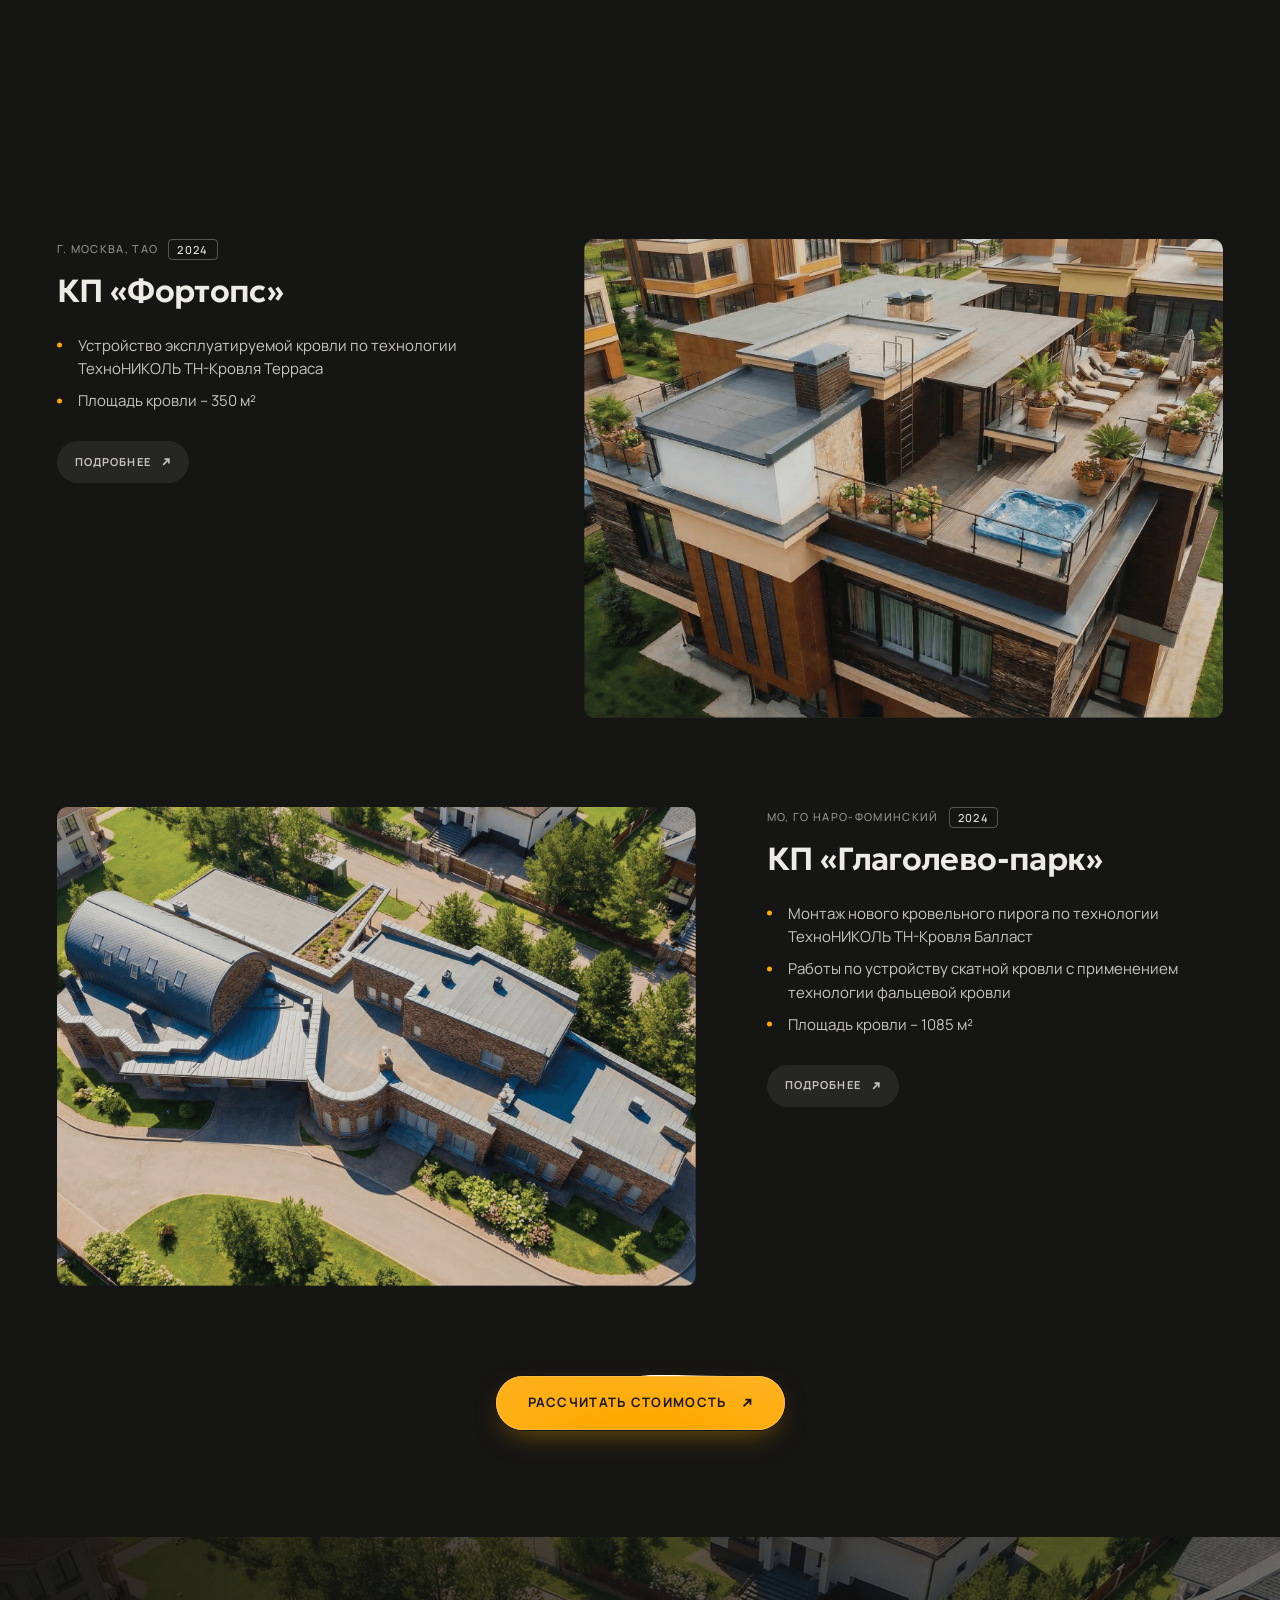
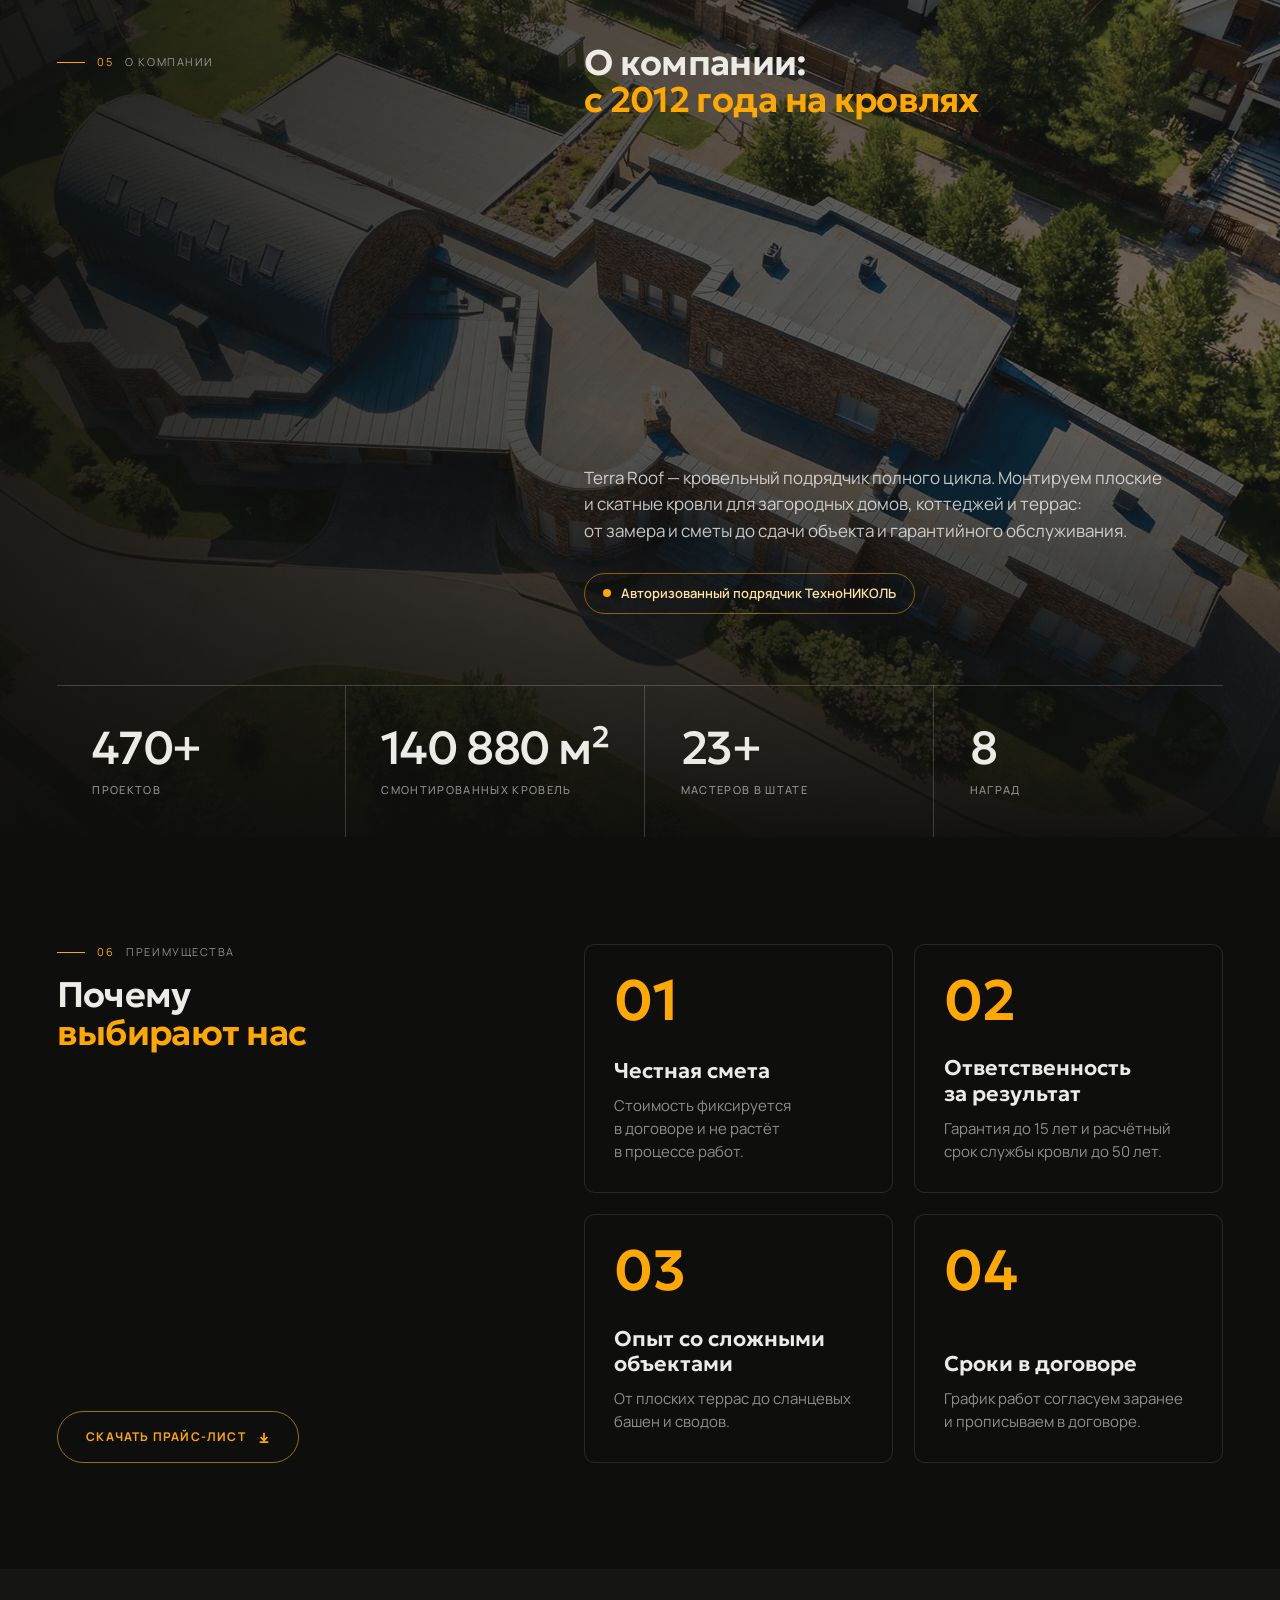
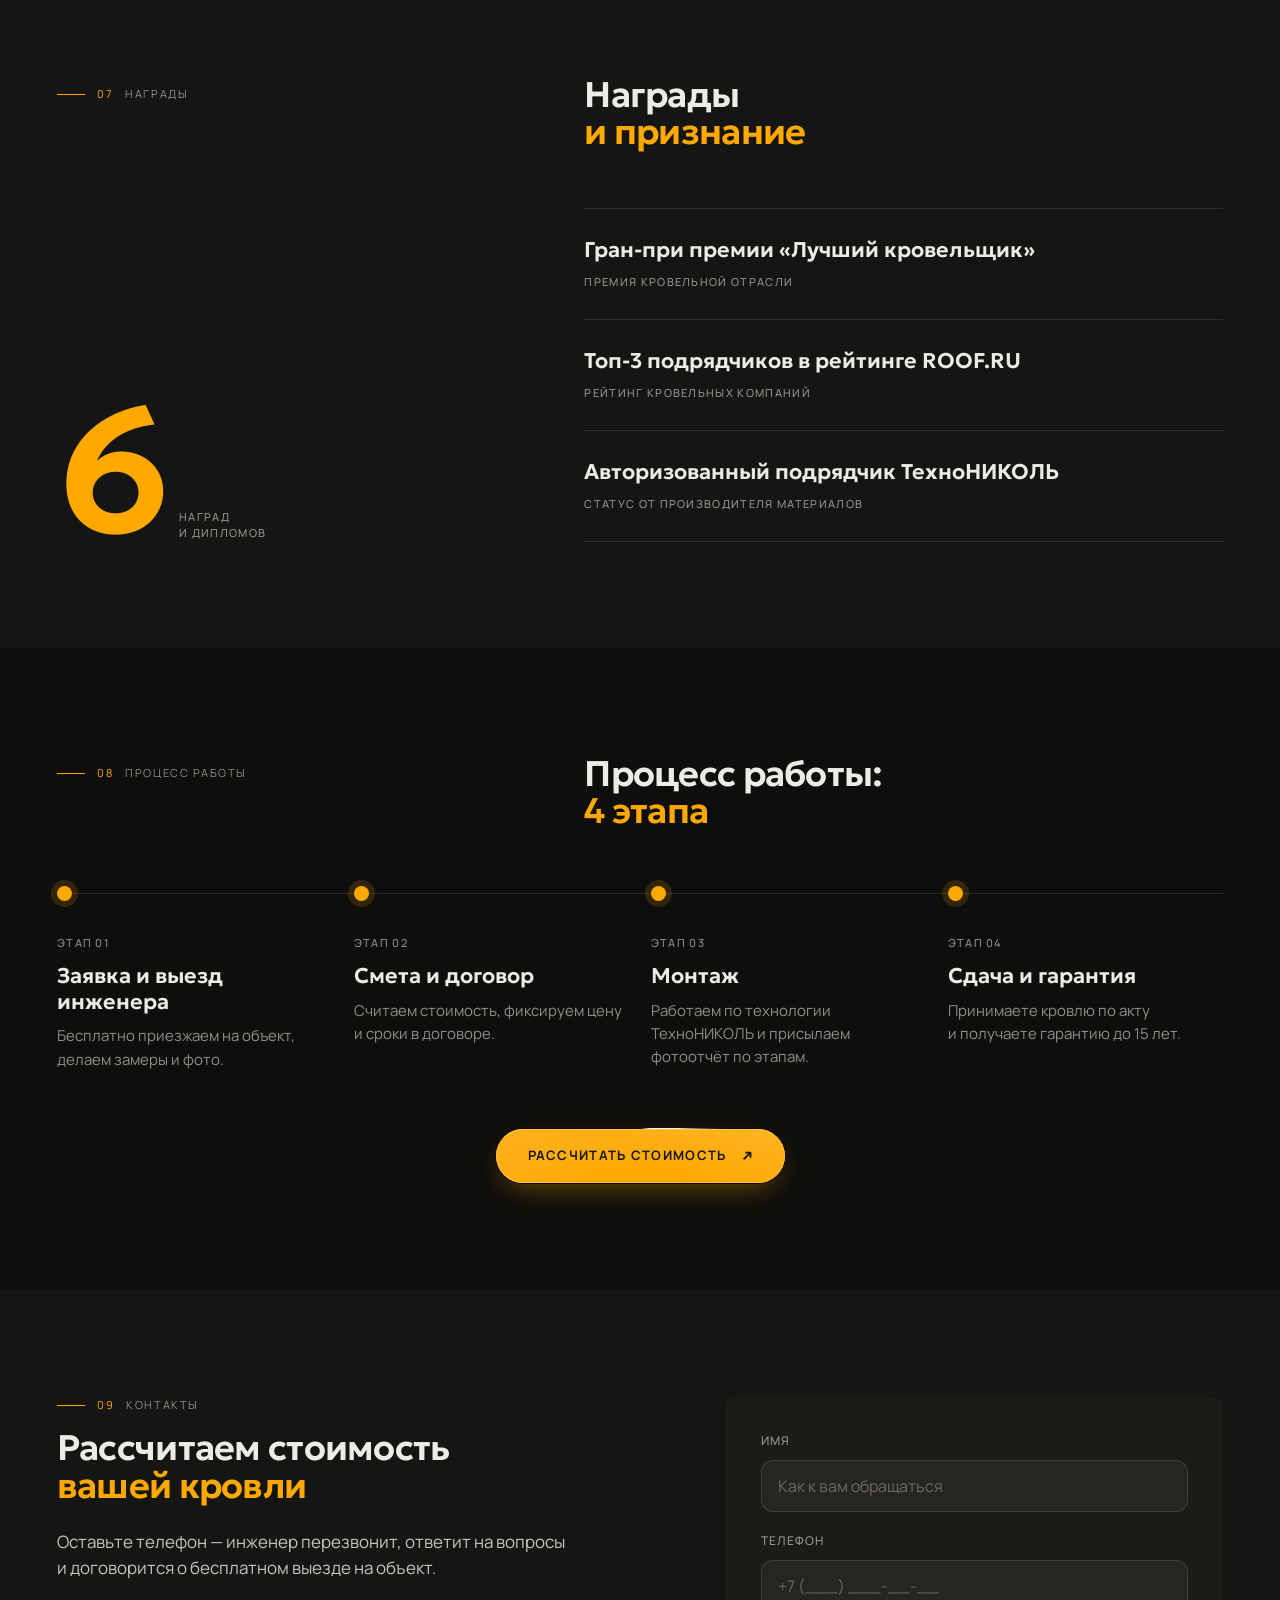
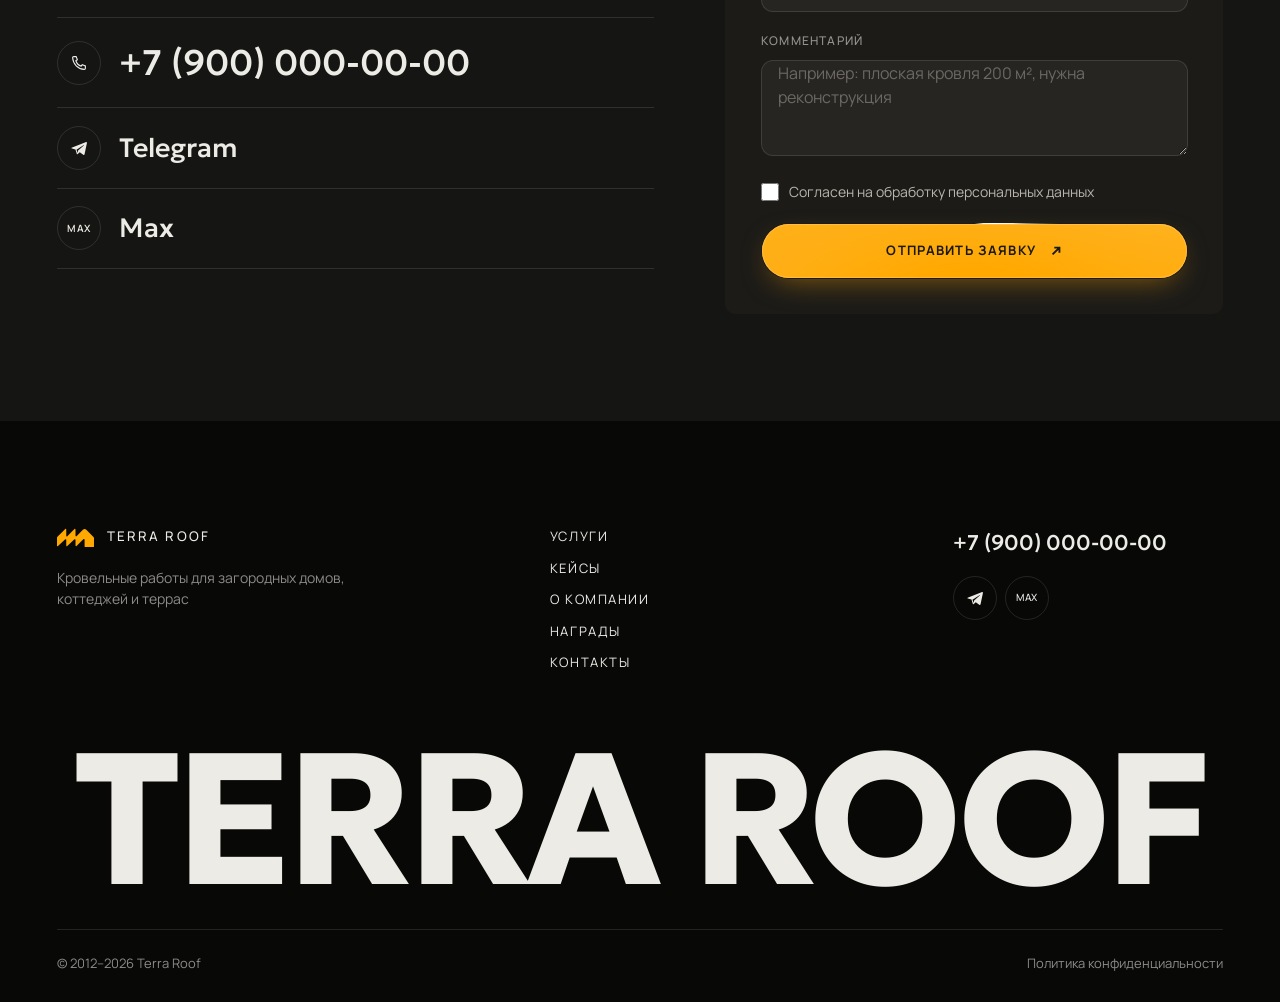
==== commit d9baf7b6: "Вариант 1: на первом экране заголовок выше, цифры у нижнего края; в «О компании» цифры у края фото, " ====
--- a/index.html
+++ b/index.html
@@ -7,7 +7,7 @@
   <link rel="preconnect" href="https://fonts.googleapis.com">
   <link rel="preconnect" href="https://fonts.gstatic.com" crossorigin>
   <link href="https://fonts.googleapis.com/css2?family=Geologica:wght@500;600;700&family=Manrope:wght@300;400;500;700&display=swap" rel="stylesheet">
-  <link rel="stylesheet" href="styles.css?v=22">
+  <link rel="stylesheet" href="styles.css?v=23">
 </head>
 <body>
 
--- a/styles.css
+++ b/styles.css
@@ -373,8 +373,8 @@
   position: relative;
   display: flex;
   flex: 1;
-  align-items: flex-end;
-  padding-top: calc(var(--header-h) + 40px);
+  align-items: flex-start;
+  padding-top: calc(var(--header-h) + clamp(48px, 5.56vw, 160px));
   padding-bottom: clamp(40px, 3.89vw, 112px);
 }
 .hero__content { max-width: 62vw; }
@@ -396,7 +396,7 @@
 .hero__btn { margin-top: clamp(28px, 2.78vw, 72px); }
 
 /* факты — колонкой справа поверх фото */
-.hero__facts { position: relative; padding-bottom: clamp(32px, 3.33vw, 96px); }
+.hero__facts { position: relative; }
 /* цифры в одну строку: линия сверху, между блоками — вертикальные линии */
 .facts { display: flex; border-top: 1px solid rgba(237, 235, 230, 0.2); }
 .fact {
@@ -404,10 +404,9 @@
   flex: 1;
   flex-direction: column;
   gap: 6px;
-  padding: clamp(18px, 1.67vw, 40px) var(--gap);
+  padding: clamp(28px, 3.06vw, 88px) clamp(24px, 2.78vw, 80px);
   border-right: 1px solid rgba(237, 235, 230, 0.2);
 }
-.fact:first-child { padding-left: 0; }
 .fact:last-child { border-right: 0; }
 .fact__value {
   font-size: clamp(28px, 2.5vw, 72px);
@@ -728,10 +727,10 @@
   grid-column: 1 / -1;
   display: grid;
   grid-template-columns: repeat(4, 1fr);
-  gap: var(--gap);
-  padding-top: clamp(24px, 2.22vw, 56px);
   border-top: 1px solid rgba(237, 235, 230, 0.2);
 }
+.about .stat { padding: clamp(28px, 3.06vw, 88px) clamp(24px, 2.78vw, 80px); }
+.about .about__inner { padding-bottom: 0; }
 .stat { display: flex; flex-direction: column; gap: 10px; }
 /* в «О компании» цифры разделены вертикальными линиями, у последней линии нет */
 .about .stat:not(:last-child) { border-right: 1px solid rgba(237, 235, 230, 0.2); }
@@ -873,8 +872,10 @@
   /* в одну колонку: мини-заголовок, заголовок с контентом, затем нижний элемент левой колонки */
   .split--rail { row-gap: 0; align-content: start; }
   .about__inner { grid-template-rows: none; }
-  .about .stats { margin-top: 48px; row-gap: 32px; }
-  .about .stat:nth-child(2n) { border-right: 0; }
+  .about .about__inner { padding-bottom: var(--section-y); }
+  .about .stats { margin-top: 48px; }
+  .about .stat { padding: 20px 16px 20px 0; }
+  .about .stat:nth-child(2n) { padding-left: 16px; border-right: 0; }
   .split__rail { display: contents; }
   .split__rail .eyebrow:not(:has(+ .section__title)) { height: auto; margin-bottom: clamp(14px, 1.25vw, 28px); }
   .split__rail > :last-child:not(.eyebrow) { order: 1; margin-top: clamp(32px, 3.33vw, 96px); padding-top: 0; }
@@ -934,7 +935,7 @@
   .hero__media::after {
     background: linear-gradient(0deg, rgba(14, 14, 12, 1) 0%, rgba(14, 14, 12, 0.82) 42%, rgba(14, 14, 12, 0.2) 75%, rgba(14, 14, 12, 0.45) 100%);
   }
-  .hero__inner { min-height: max(640px, 100svh); padding-top: 96px; padding-bottom: 32px; }
+  .hero__inner { align-items: flex-end; min-height: max(640px, 100svh); padding-top: 96px; padding-bottom: 32px; }
   .hero__content { max-width: 100%; }
   .hero__btn { width: 100%; margin-top: 28px; height: 56px; }
   .hero__facts { position: static; padding-bottom: 32px; background: var(--bg); }
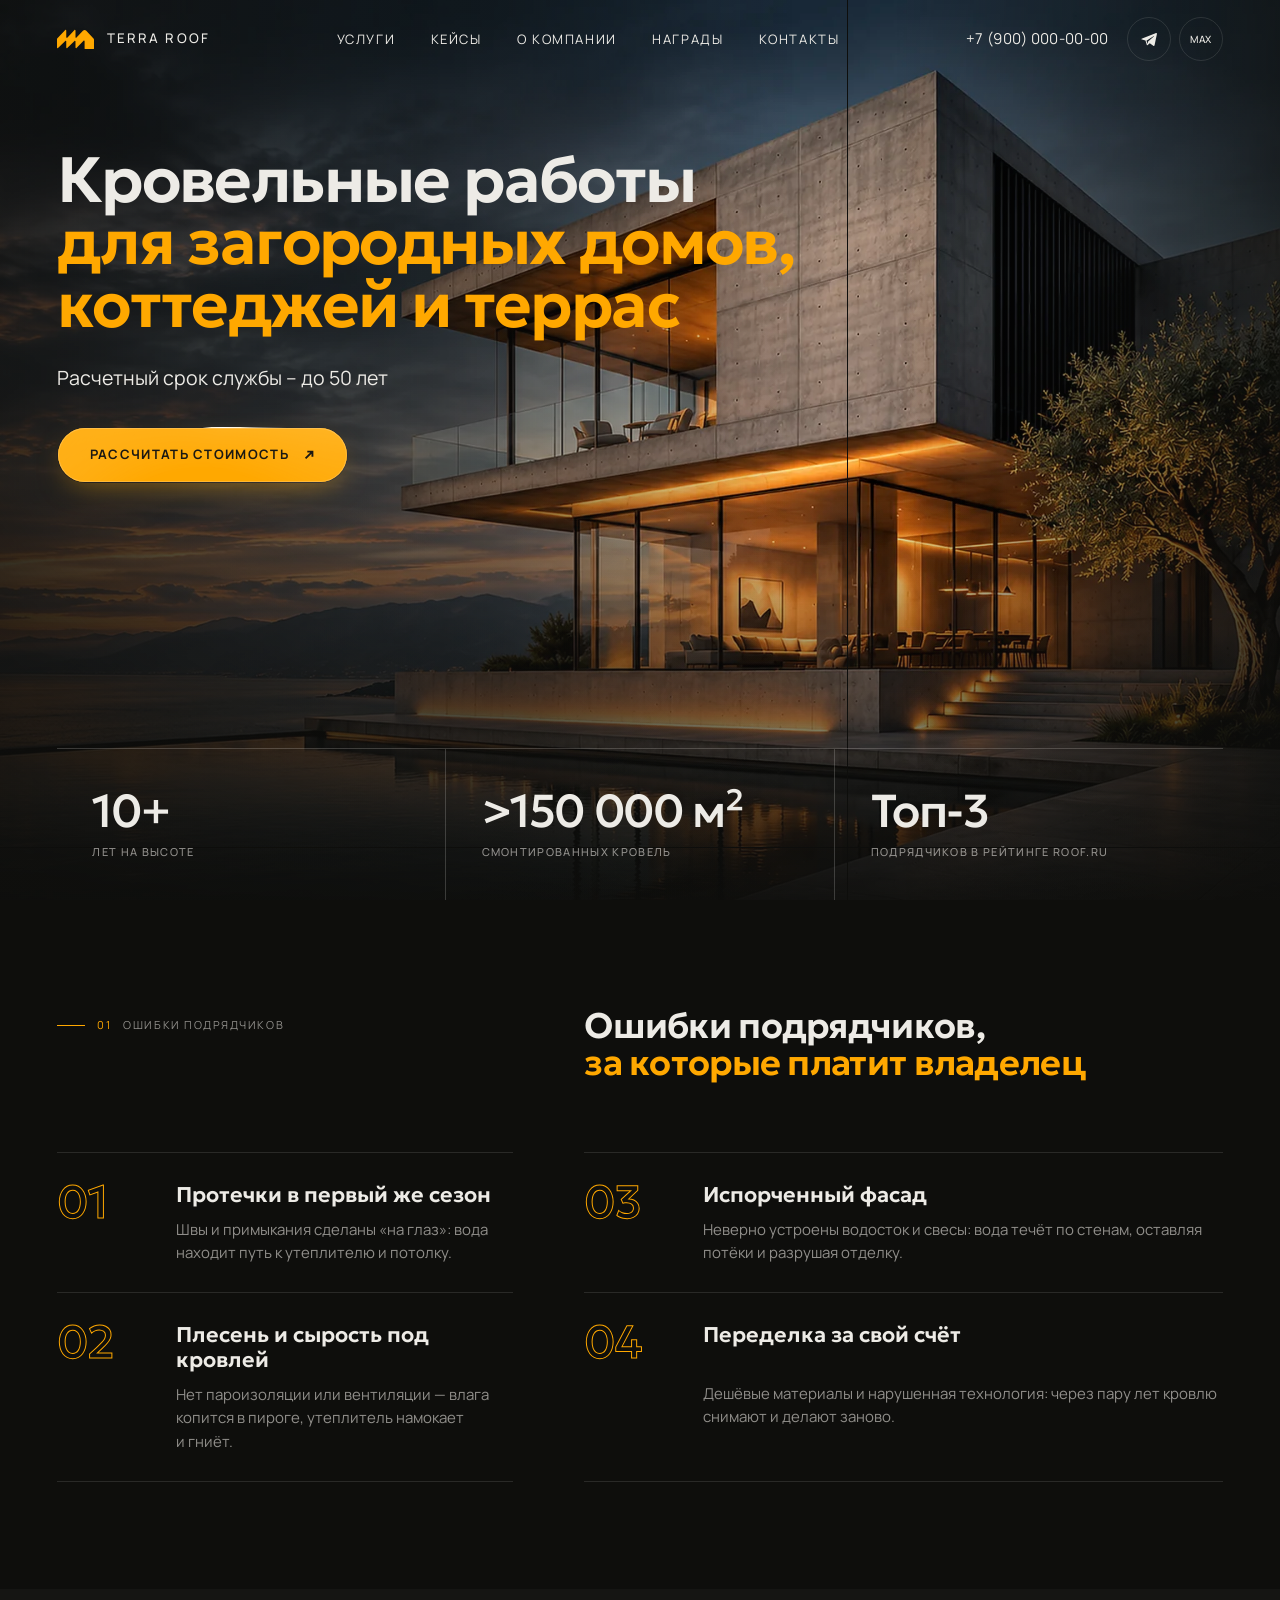
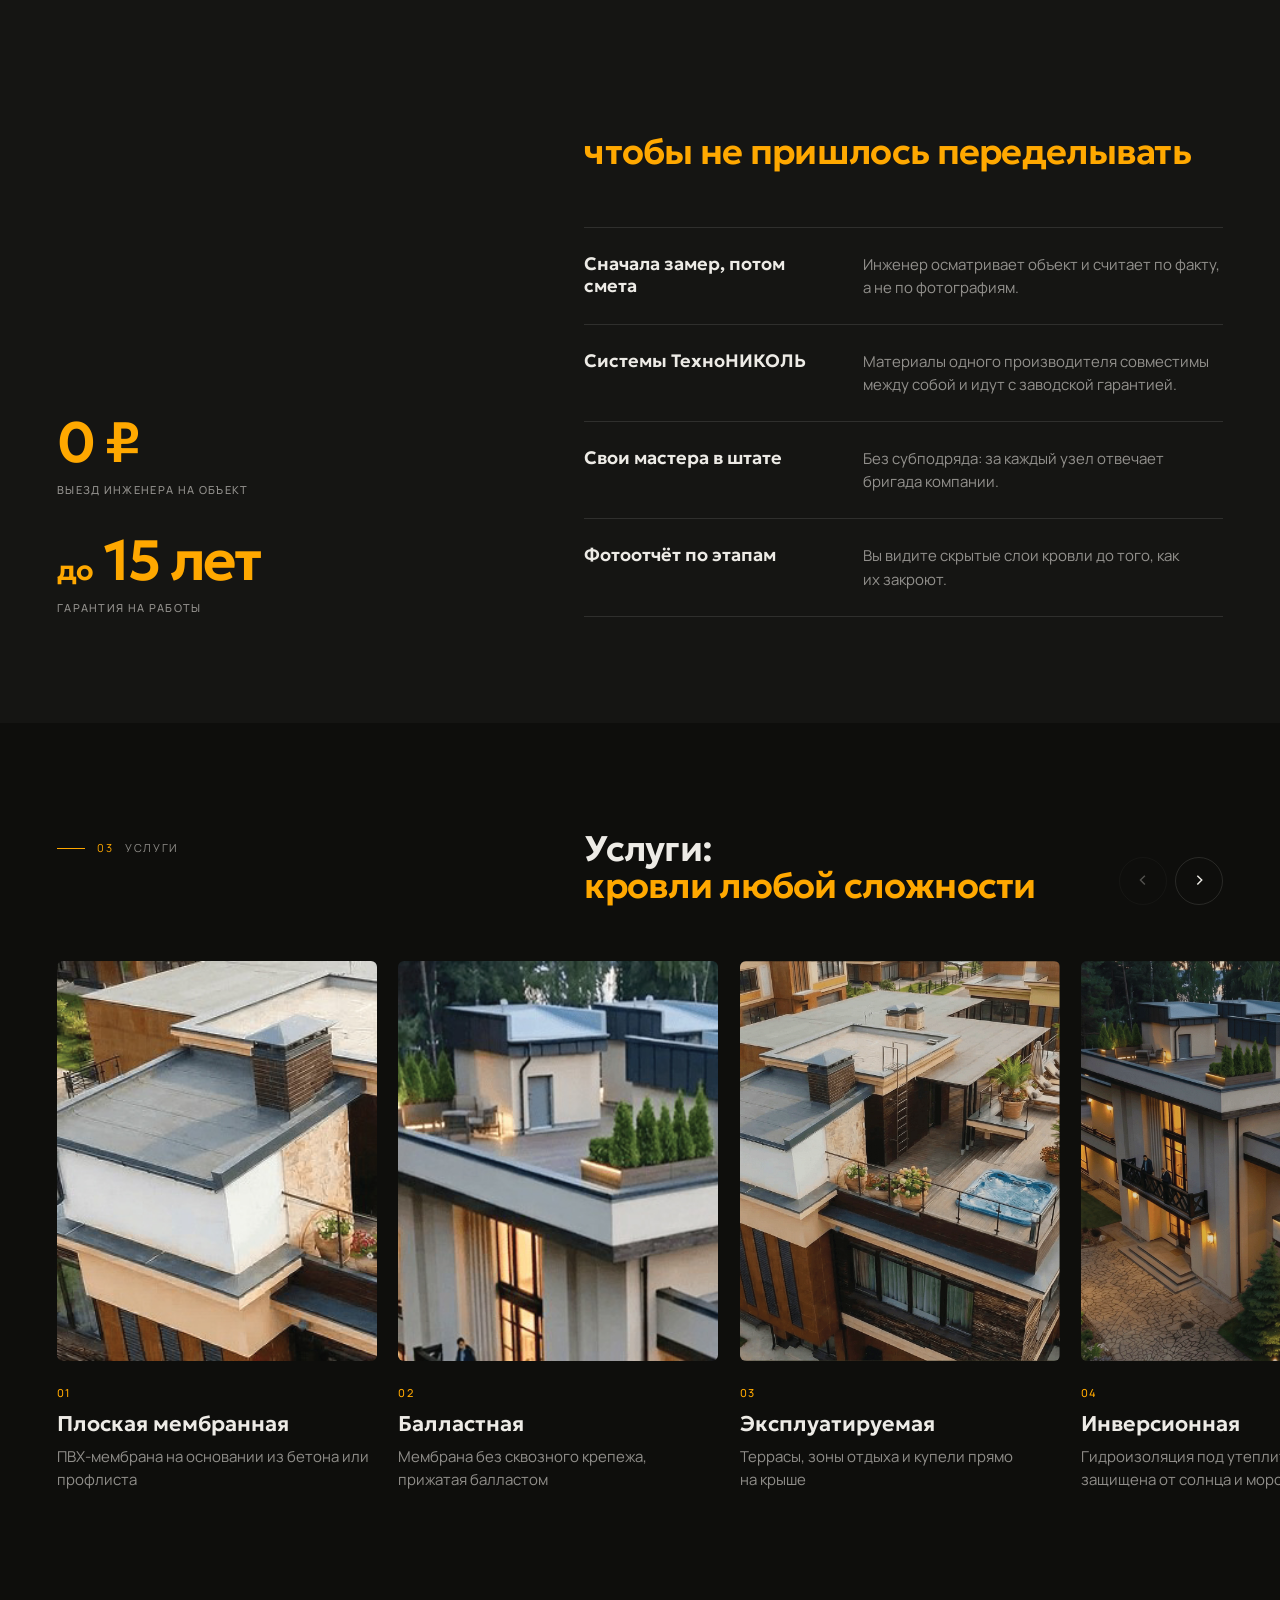
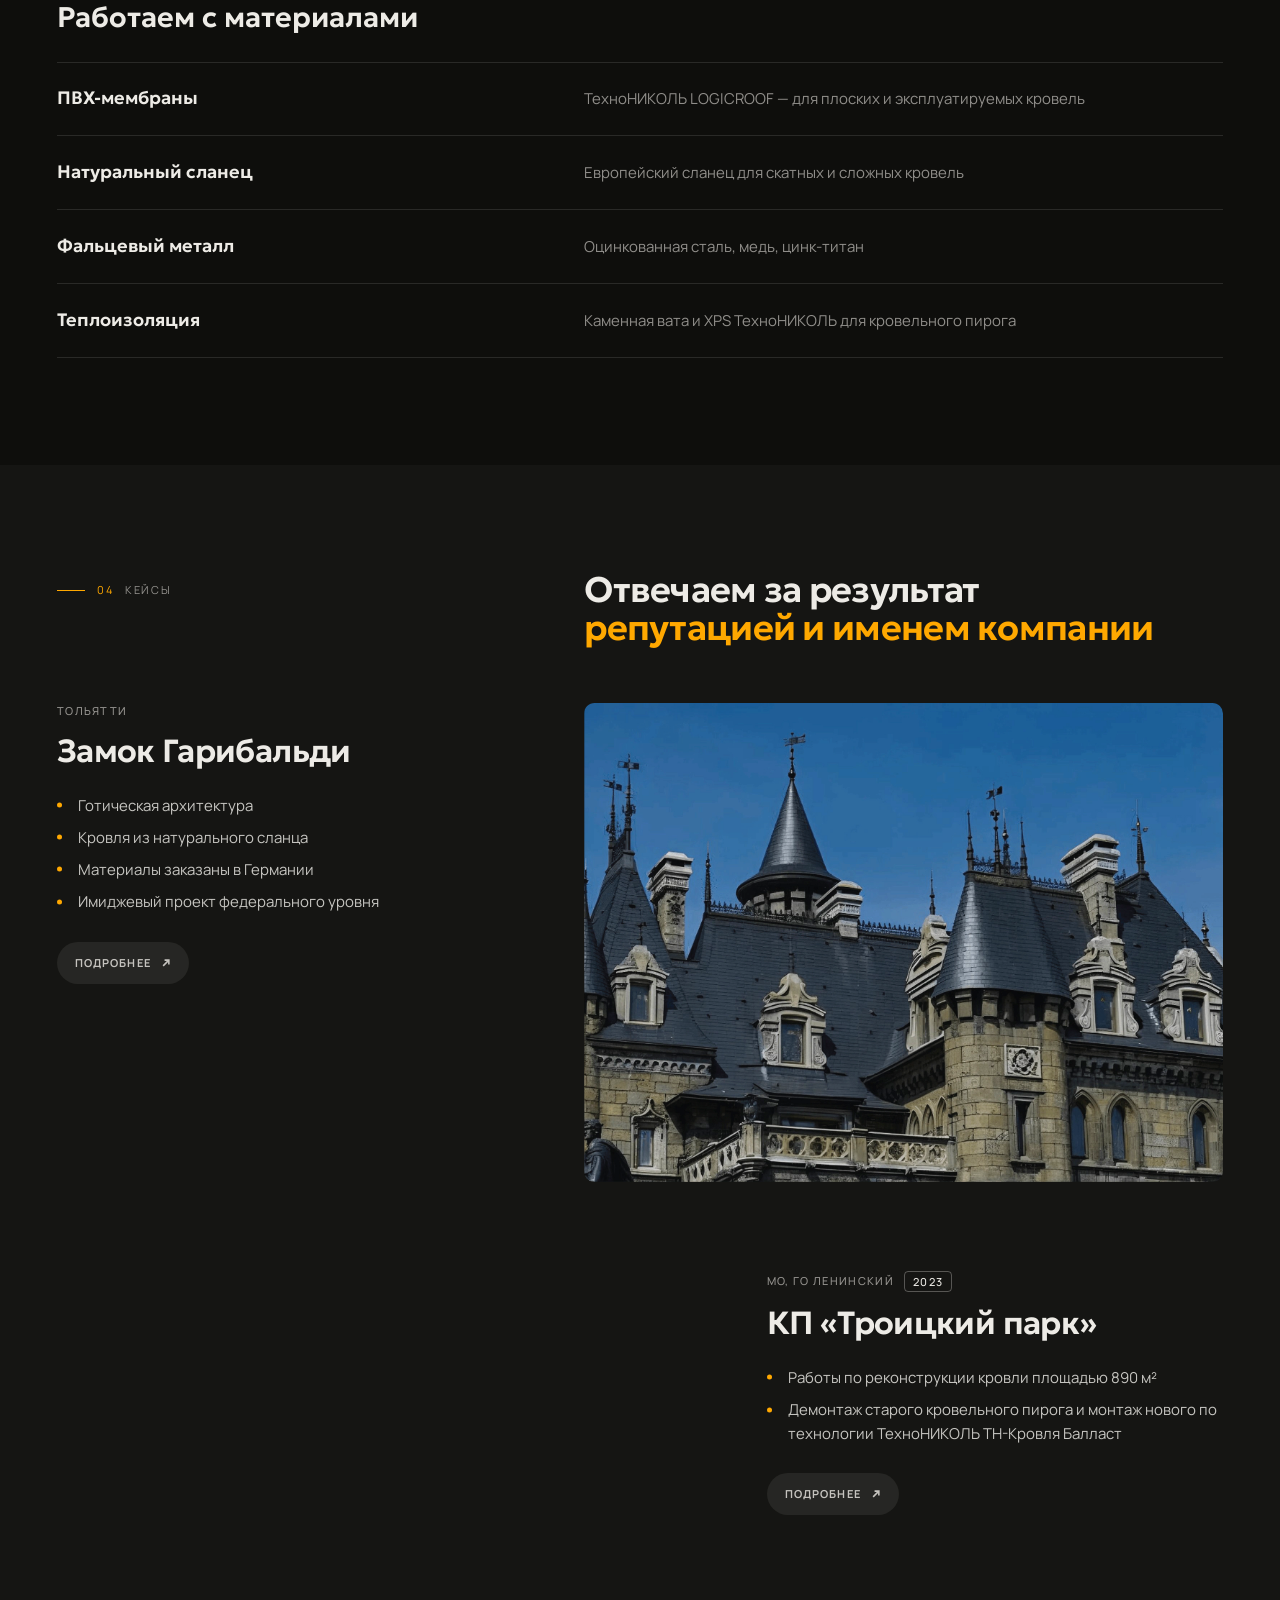
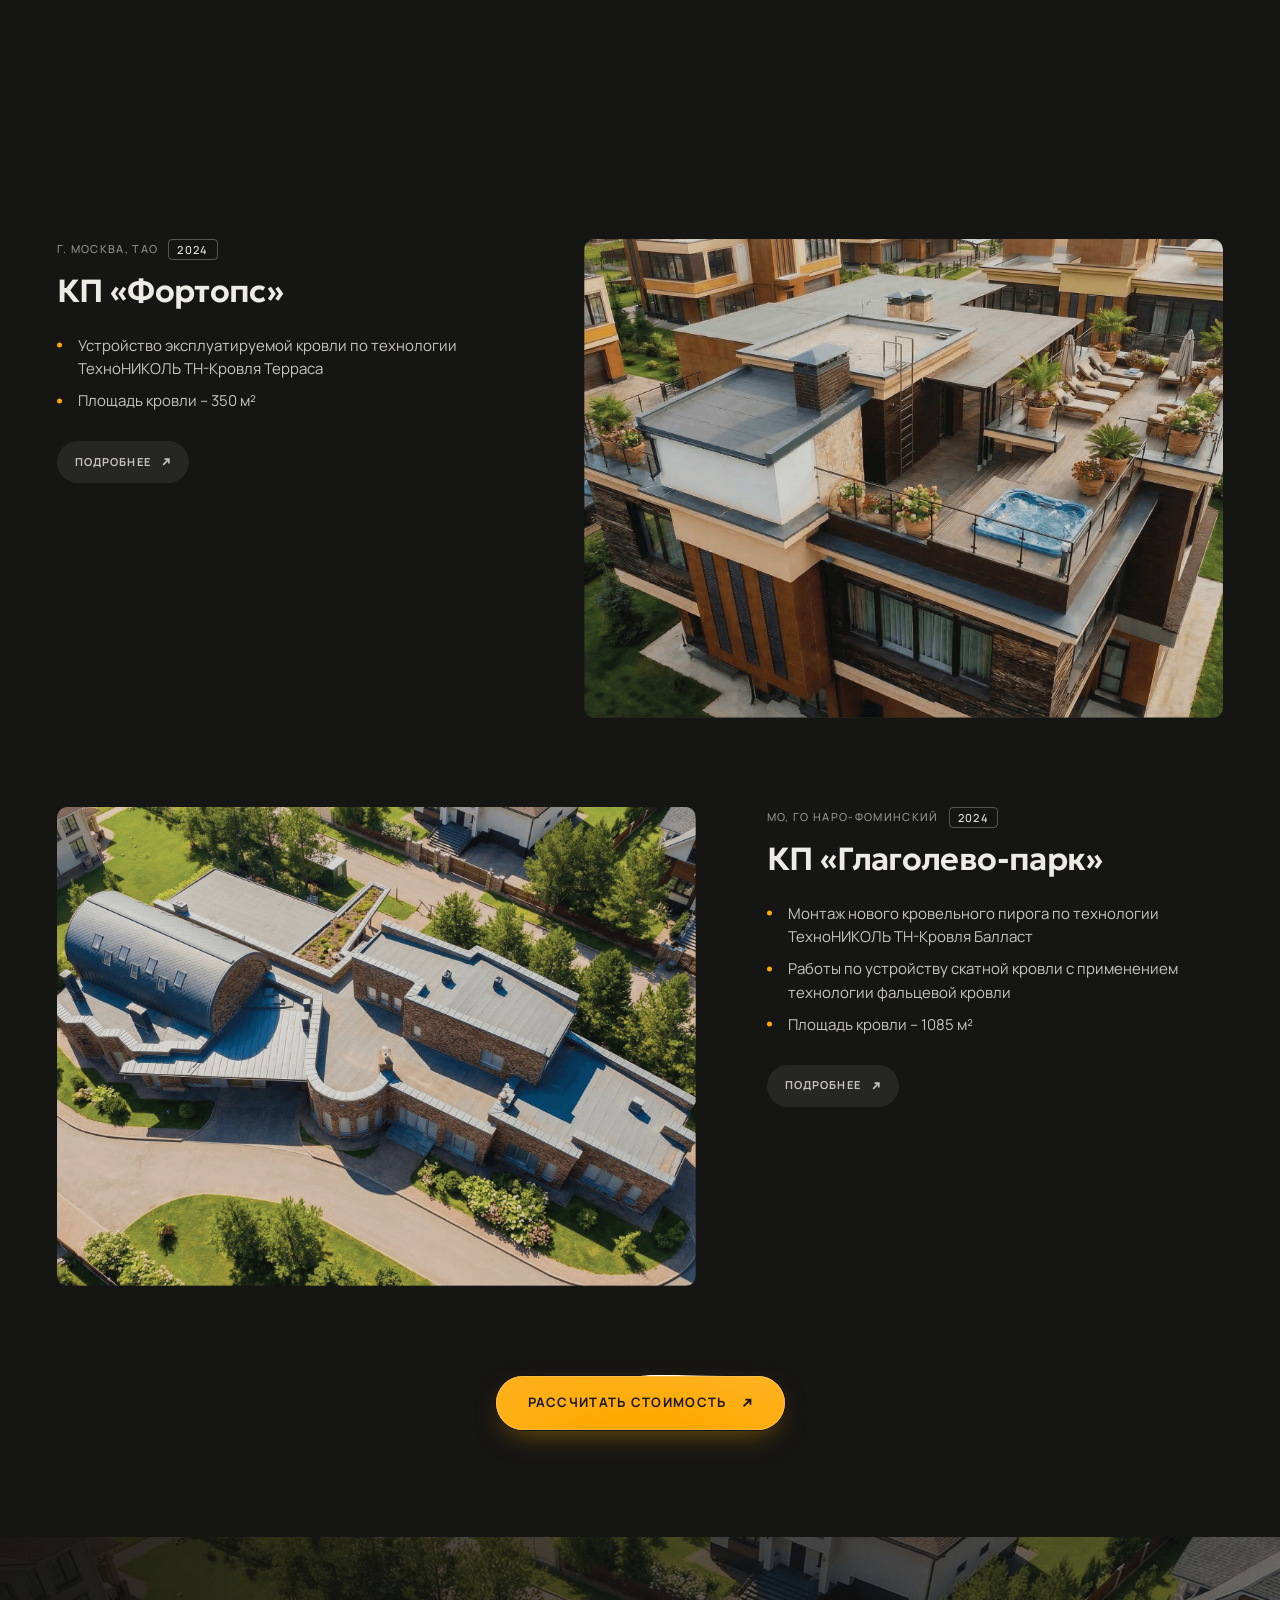
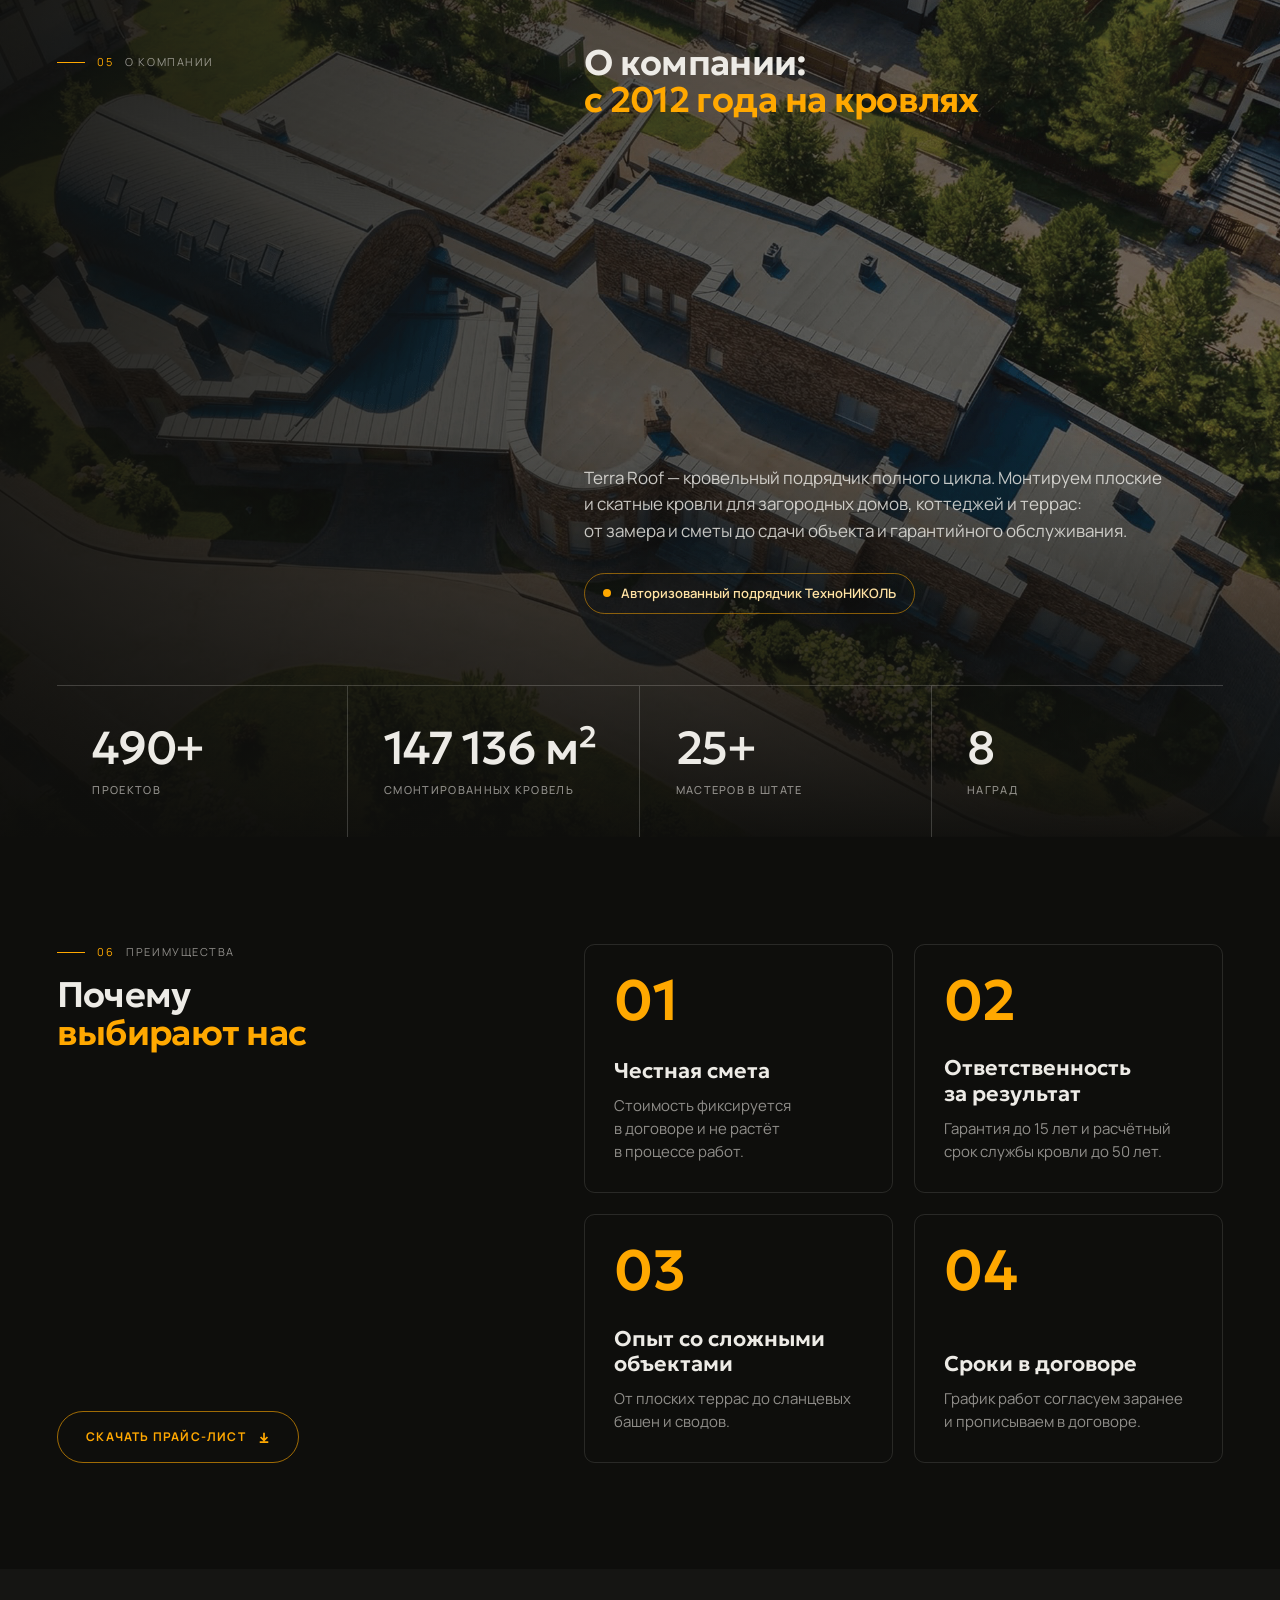
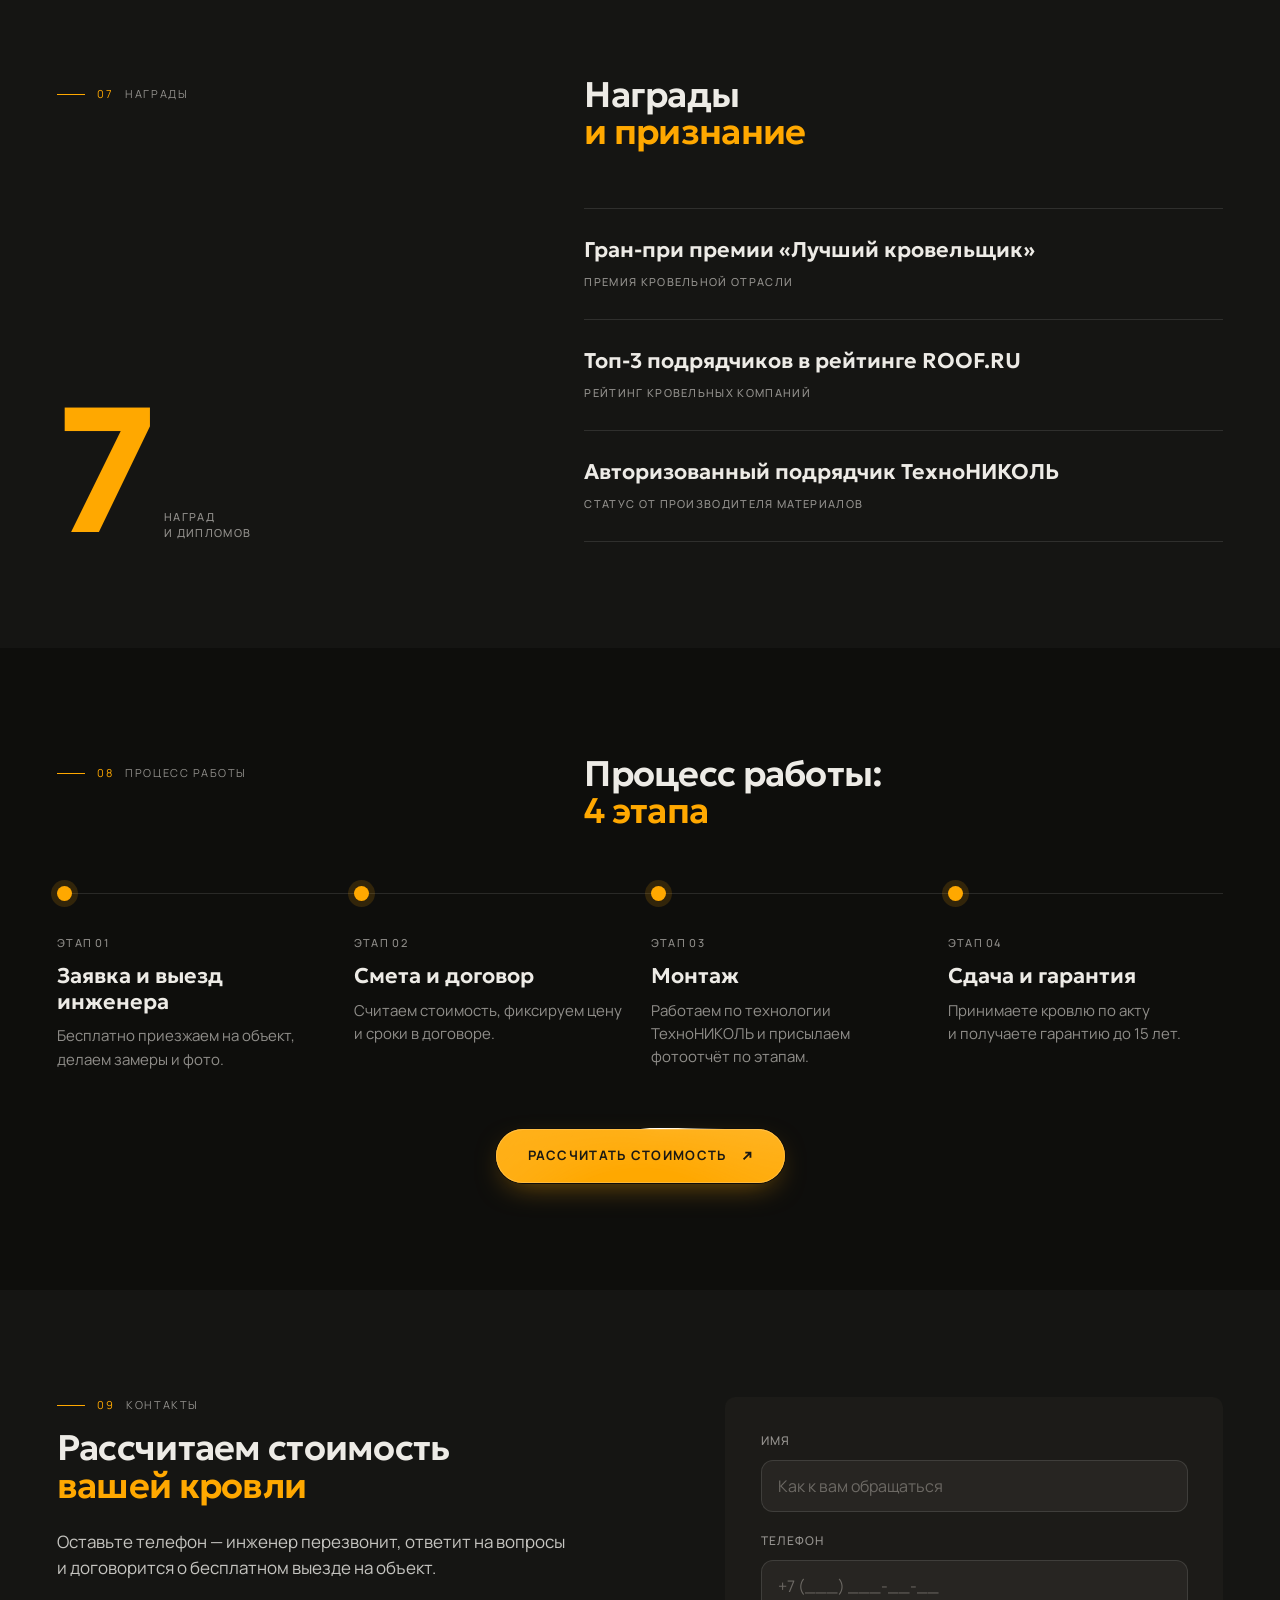
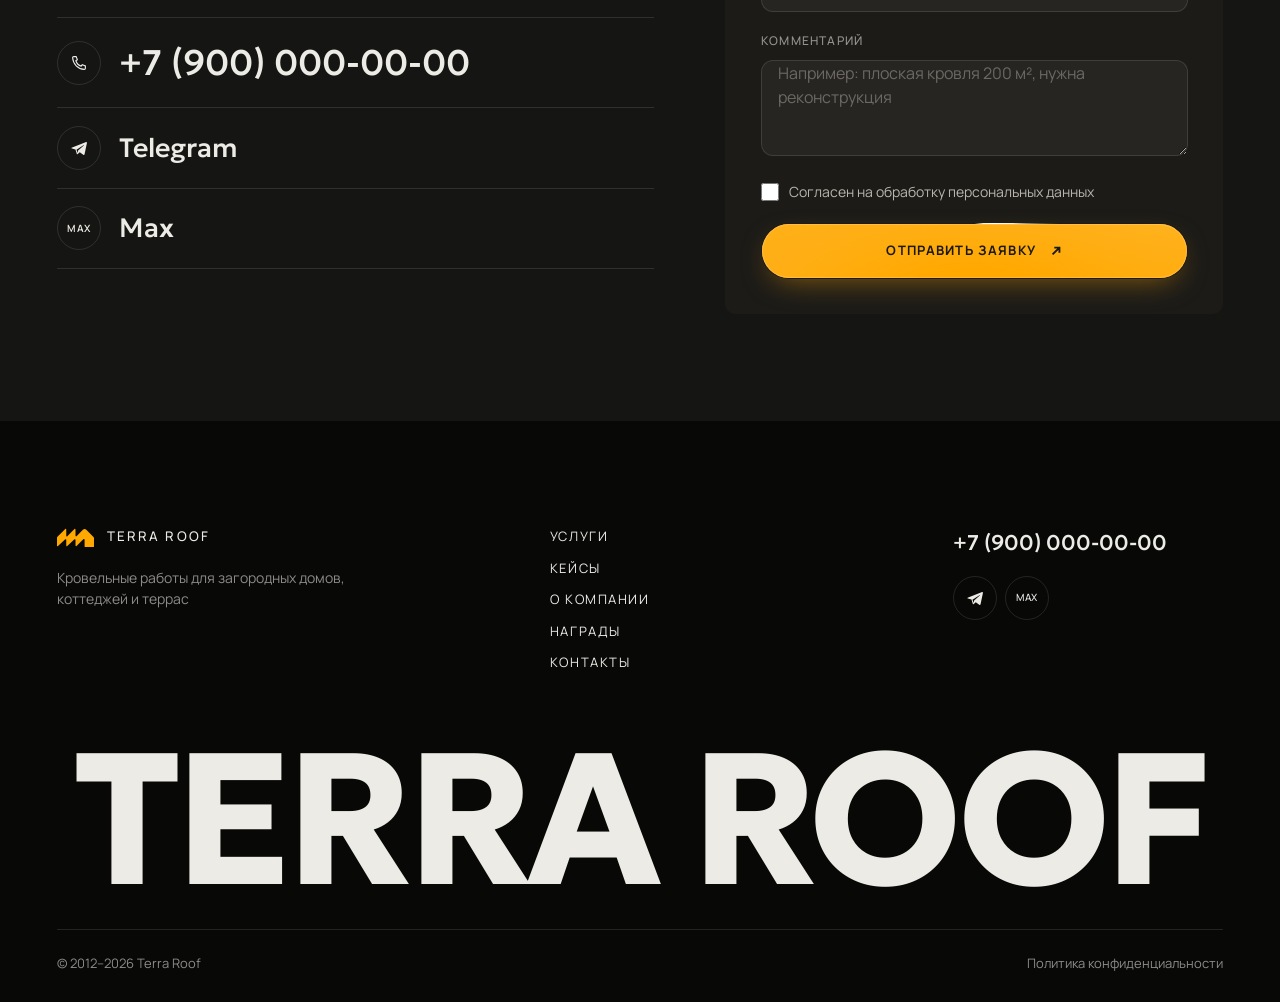
==== commit 481dcd83: "Вариант 1: цифры первого экрана в одном стиле с цифрами «О компании» Co-Authored-By: Claude Opus 5.5" ====
--- a/index.html
+++ b/index.html
@@ -7,7 +7,7 @@
   <link rel="preconnect" href="https://fonts.googleapis.com">
   <link rel="preconnect" href="https://fonts.gstatic.com" crossorigin>
   <link href="https://fonts.googleapis.com/css2?family=Geologica:wght@500;600;700&family=Manrope:wght@300;400;500;700&display=swap" rel="stylesheet">
-  <link rel="stylesheet" href="styles.css?v=23">
+  <link rel="stylesheet" href="styles.css?v=24">
 </head>
 <body>
 
--- a/styles.css
+++ b/styles.css
@@ -403,19 +403,19 @@
   display: flex;
   flex: 1;
   flex-direction: column;
-  gap: 6px;
+  gap: 10px;
   padding: clamp(28px, 3.06vw, 88px) clamp(24px, 2.78vw, 80px);
   border-right: 1px solid rgba(237, 235, 230, 0.2);
 }
 .fact:last-child { border-right: 0; }
+/* цифры первого экрана — в одном стиле с цифрами «О компании» */
 .fact__value {
-  font-size: clamp(28px, 2.5vw, 72px);
+  font-size: clamp(36px, 3.61vw, 104px);
   font-weight: 500;
   line-height: 1;
-  letter-spacing: -0.02em;
+  letter-spacing: -0.03em;
   white-space: nowrap;
 }
-.fact__label { color: rgba(237, 235, 230, 0.7); }
 .scroll-down { display: none; }
 
 /* ===== Секции ===== */
@@ -941,6 +941,7 @@
   .hero__facts { position: static; padding-bottom: 32px; background: var(--bg); }
   .facts { flex-direction: column; }
   .fact { flex-direction: row; align-items: baseline; justify-content: space-between; gap: 16px; padding: 16px 0; border-right: 0; border-bottom: 1px solid rgba(237, 235, 230, 0.2); }
+  .fact__value { font-size: 28px; }
   .fact__label { max-width: 160px; text-align: right; }
 
   .problem { grid-template-columns: 56px 1fr; }
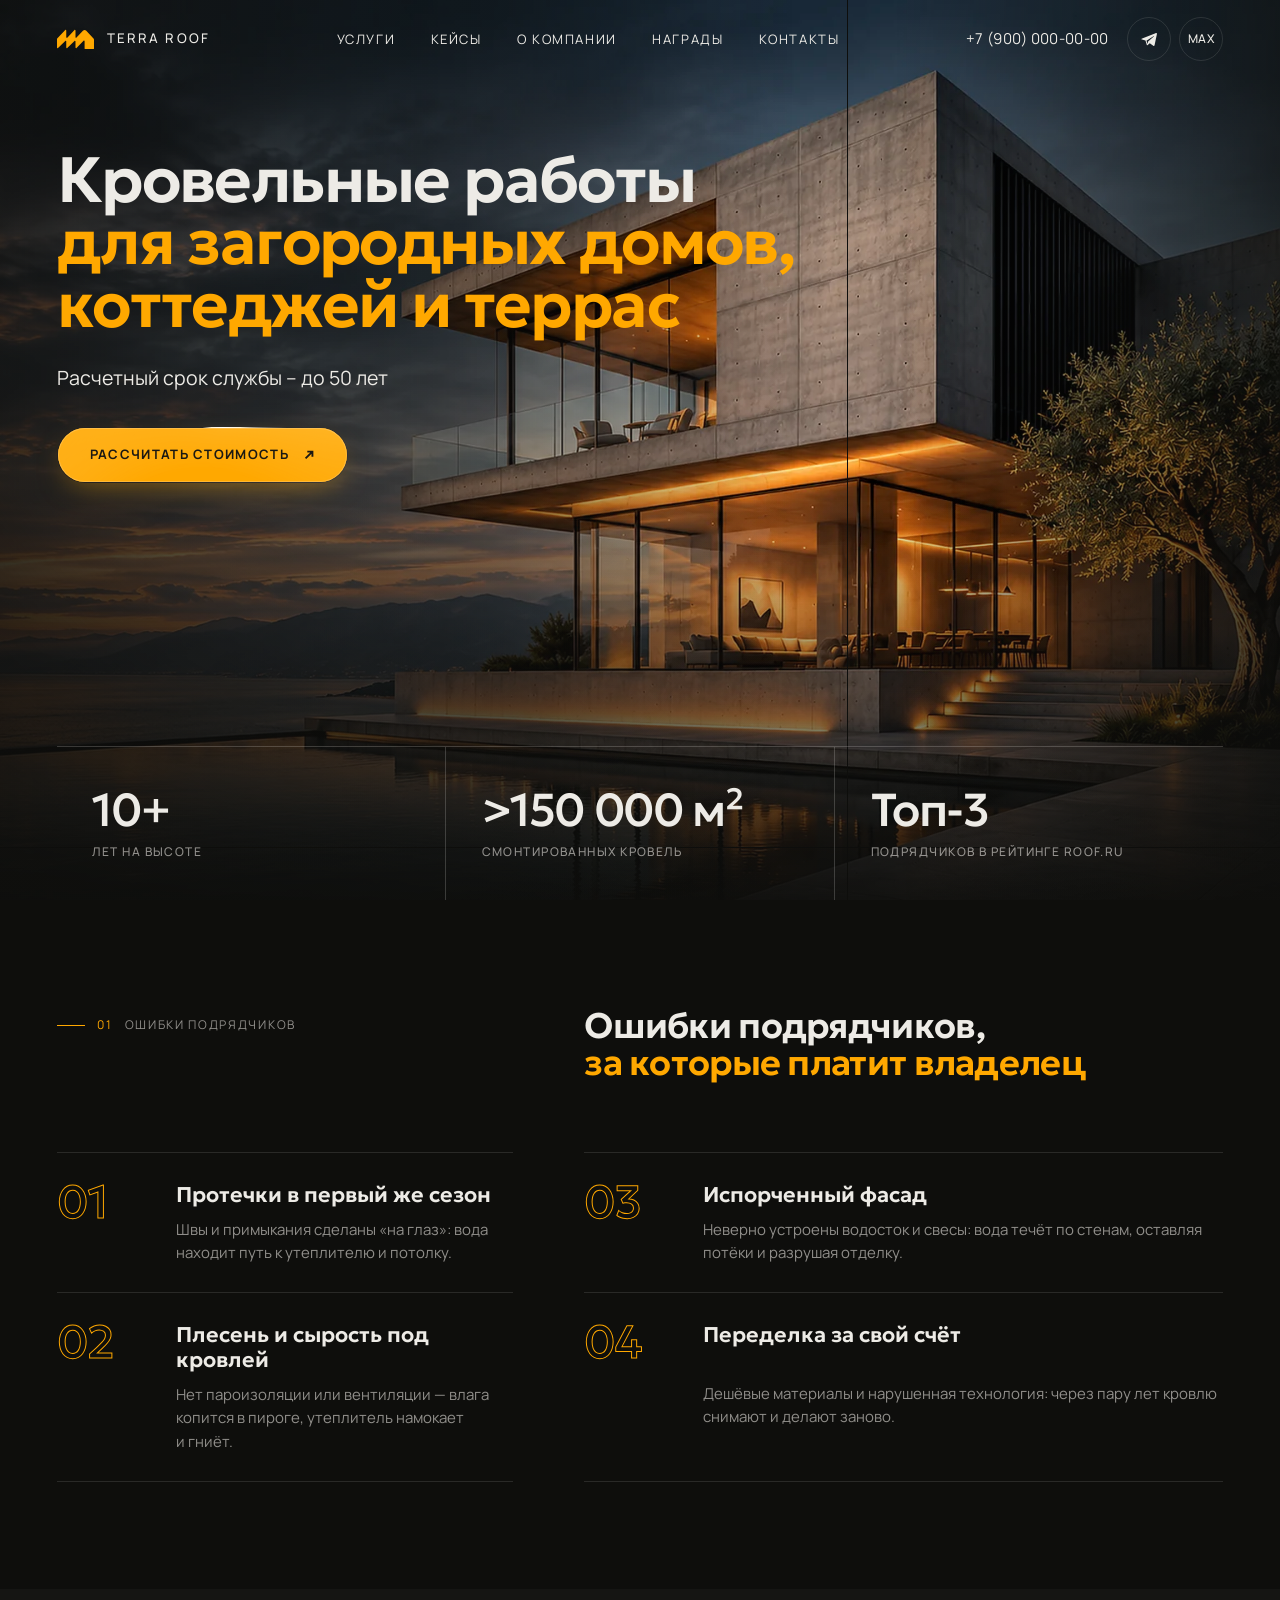
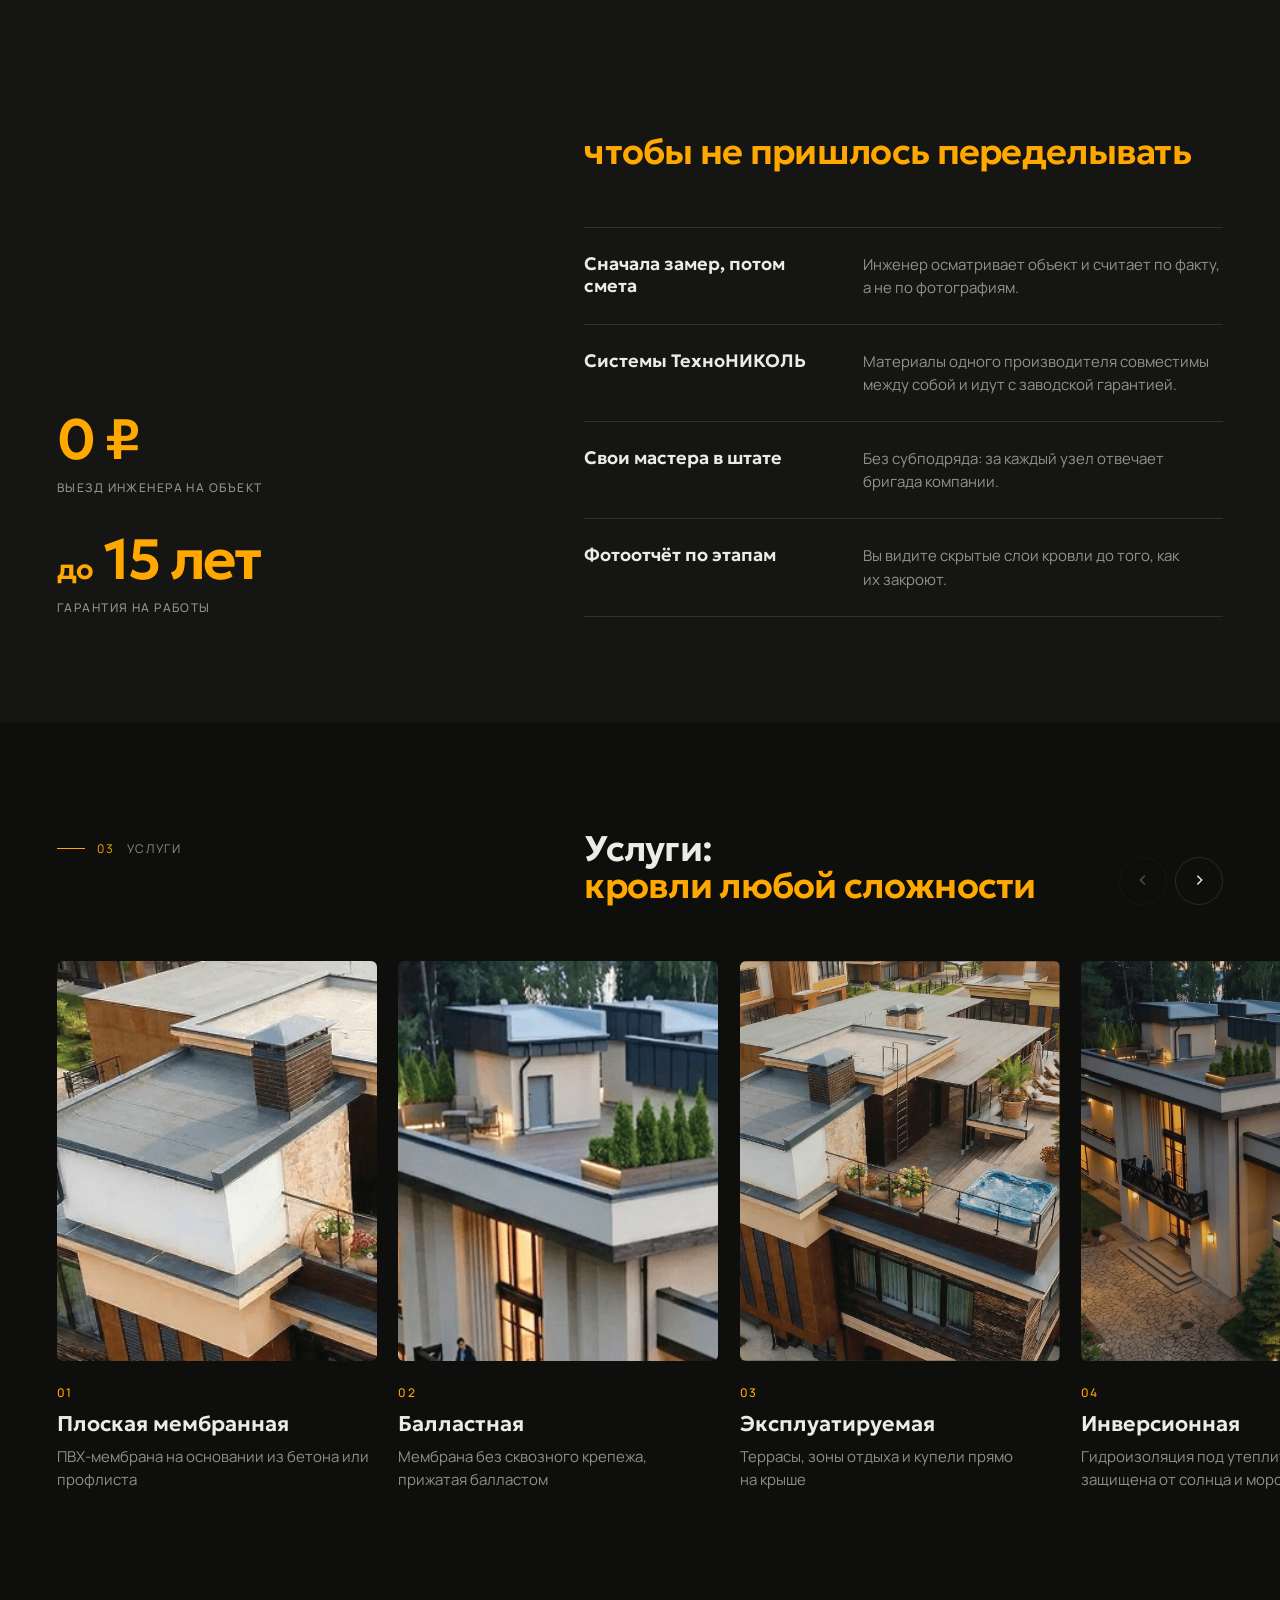
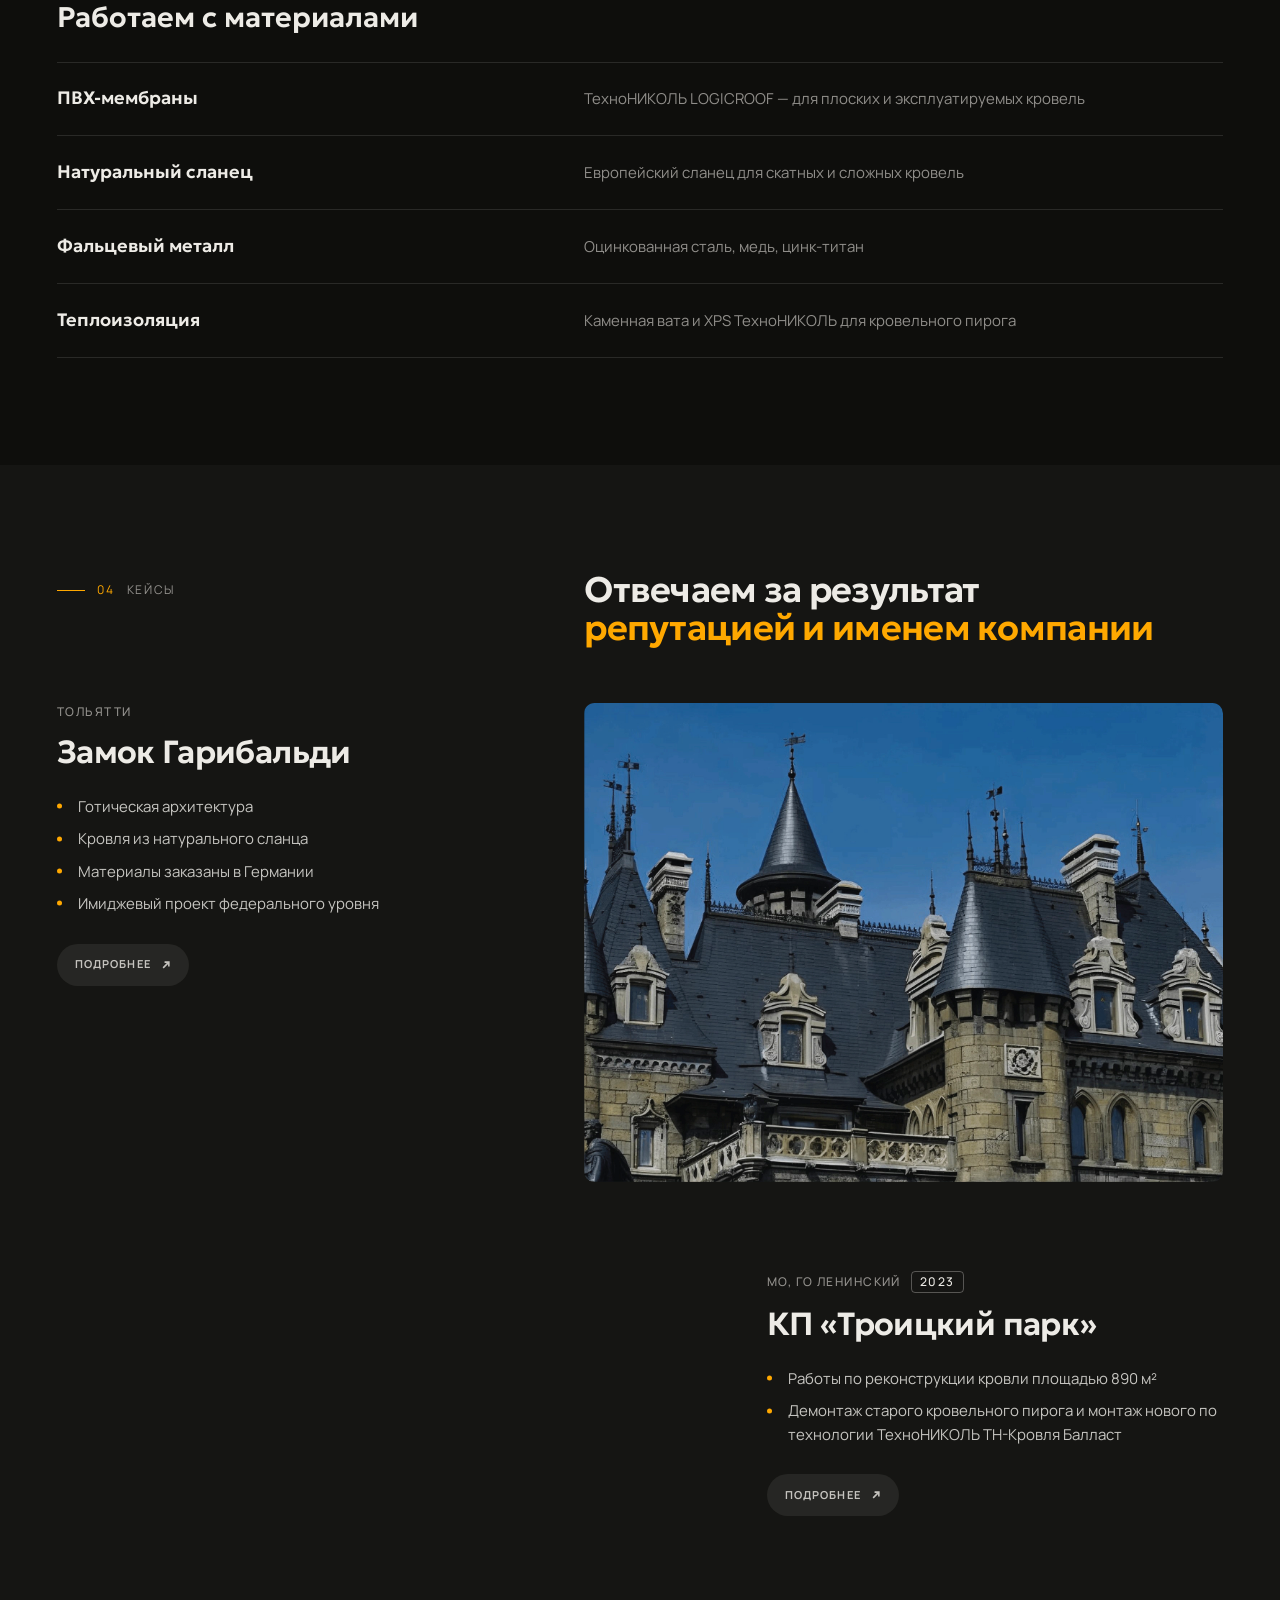
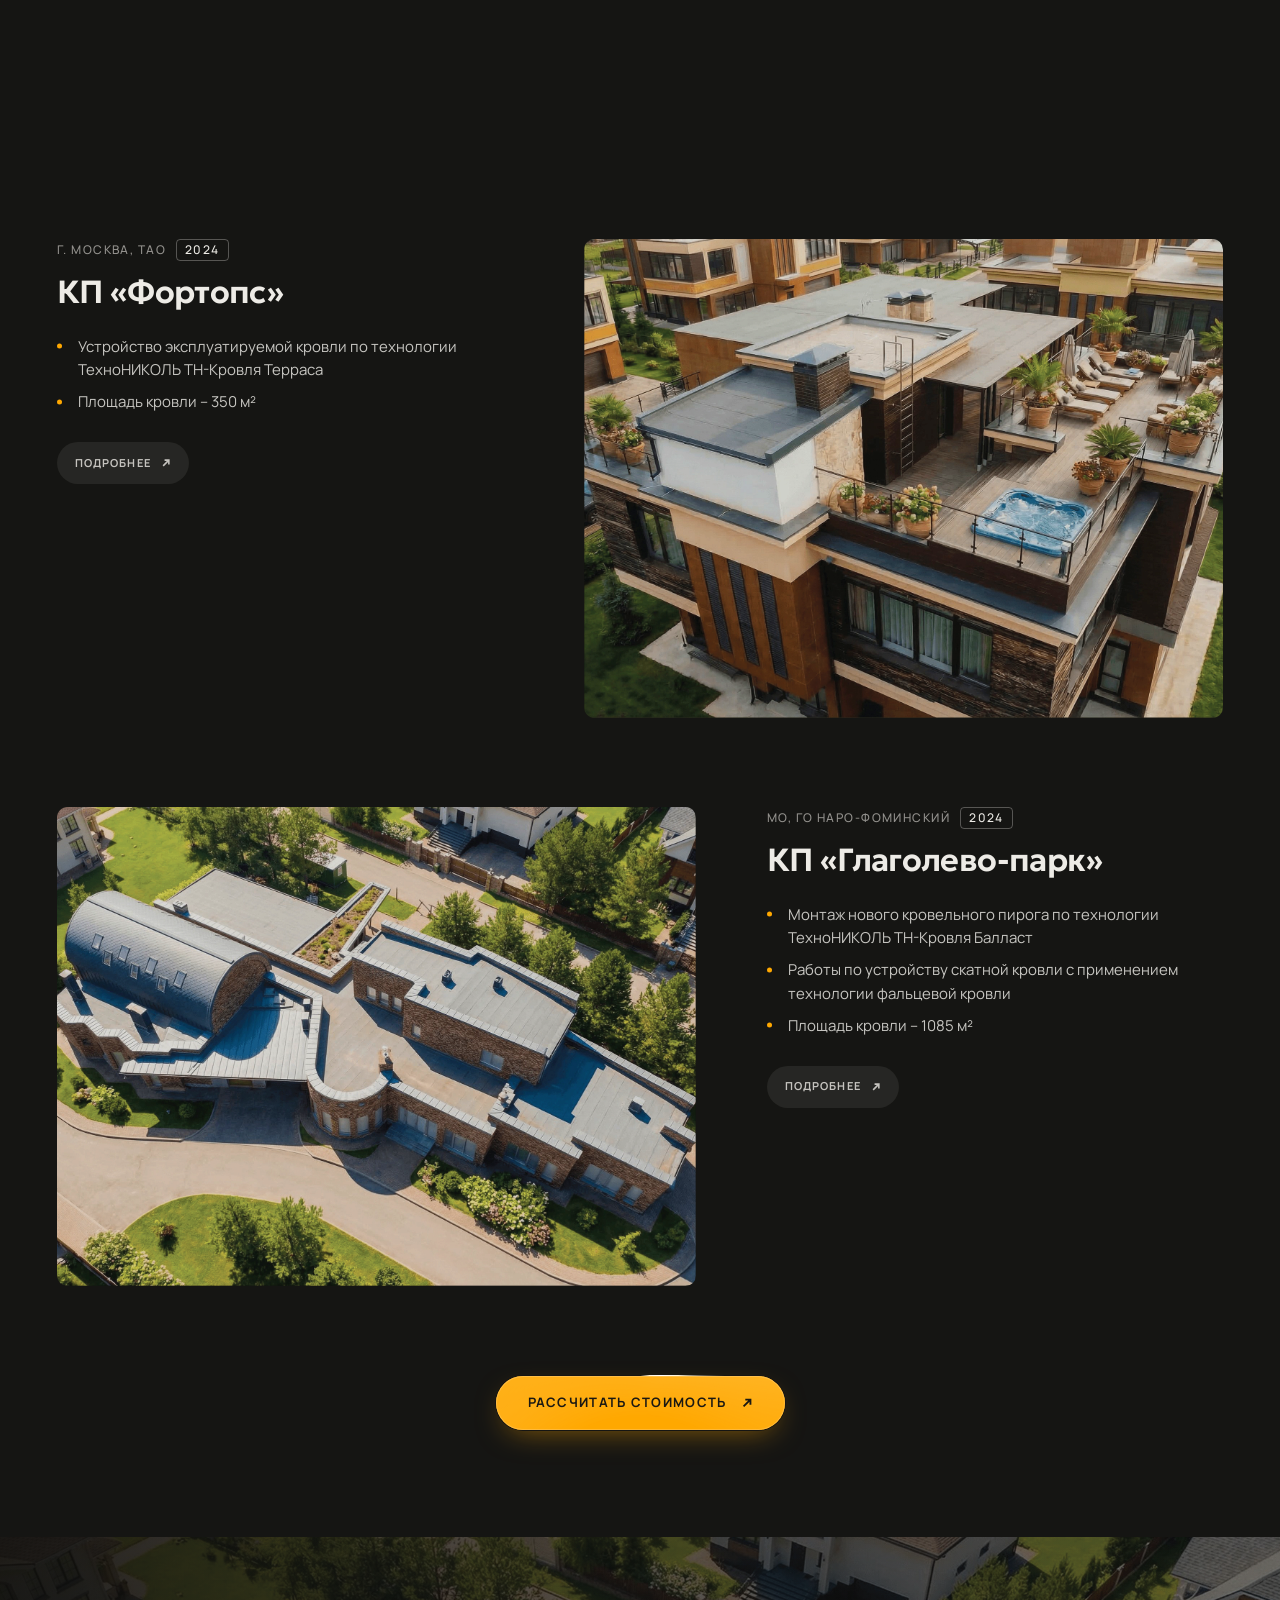
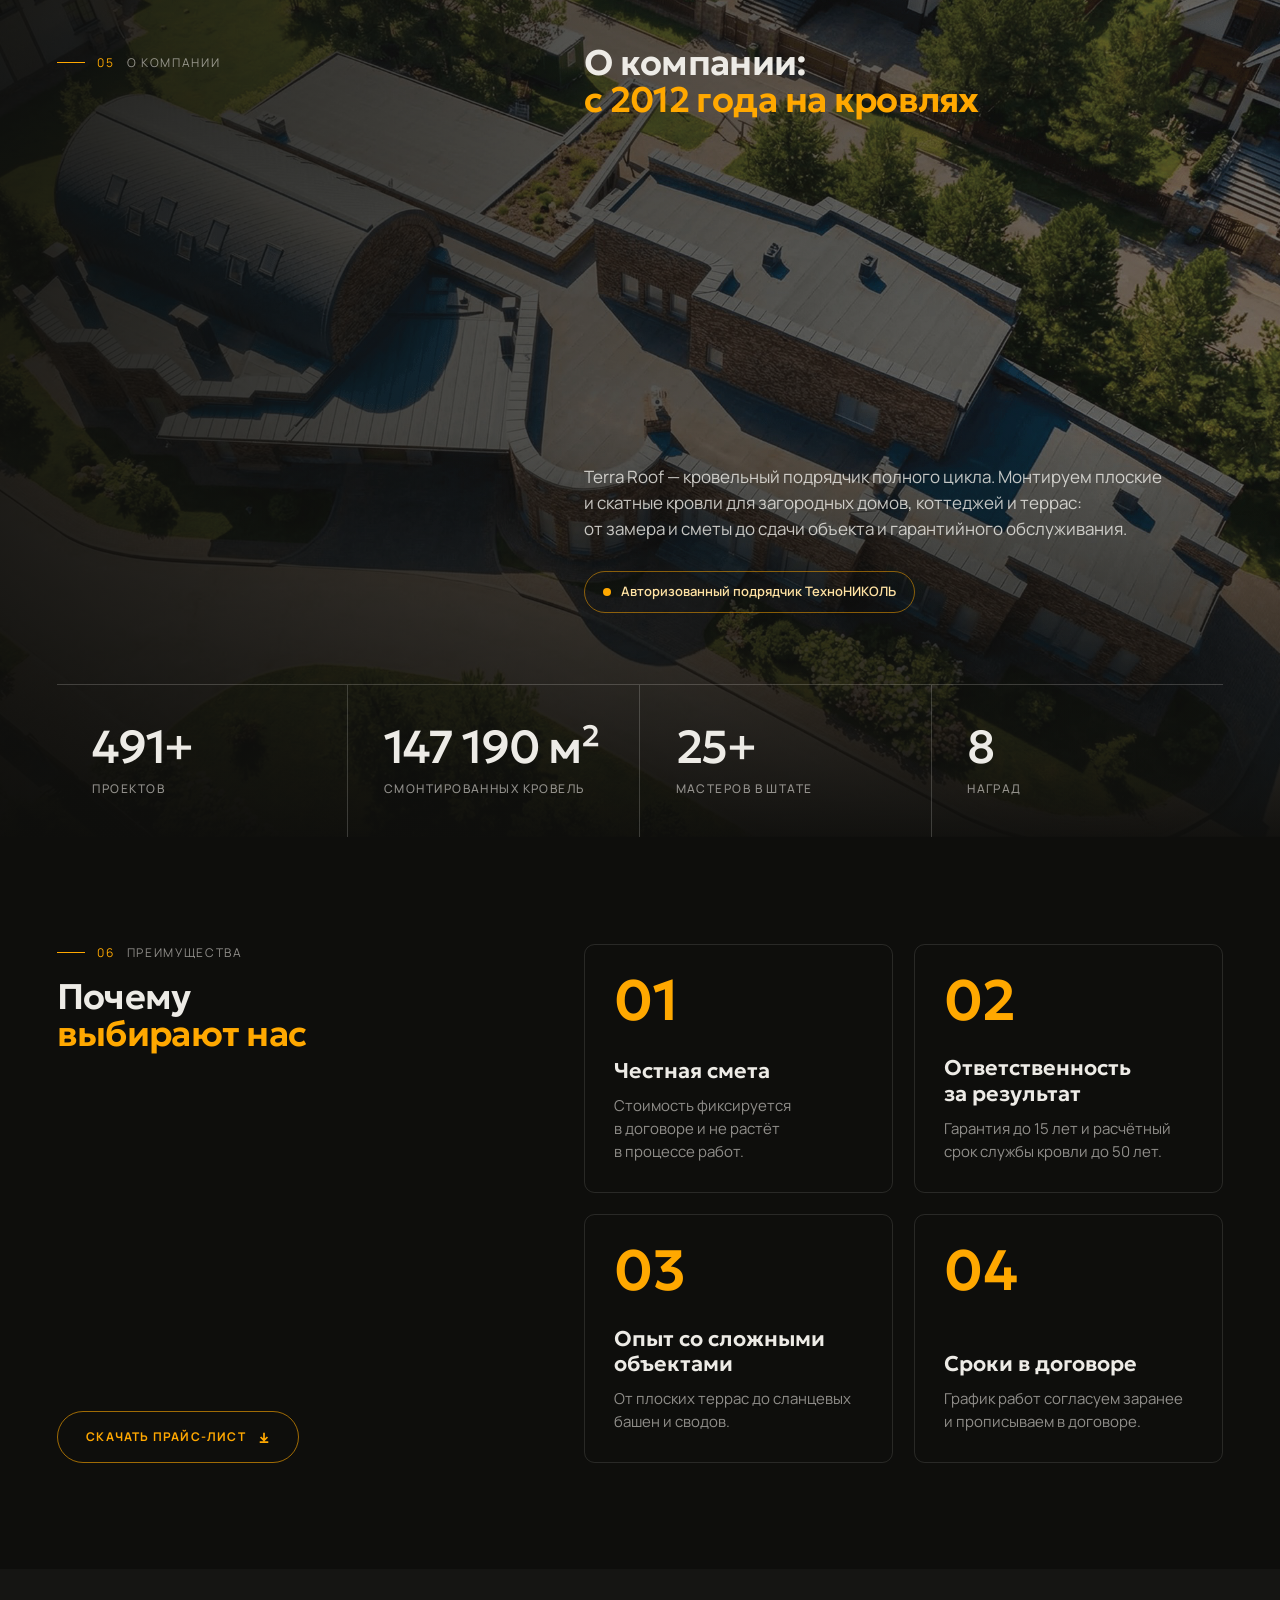
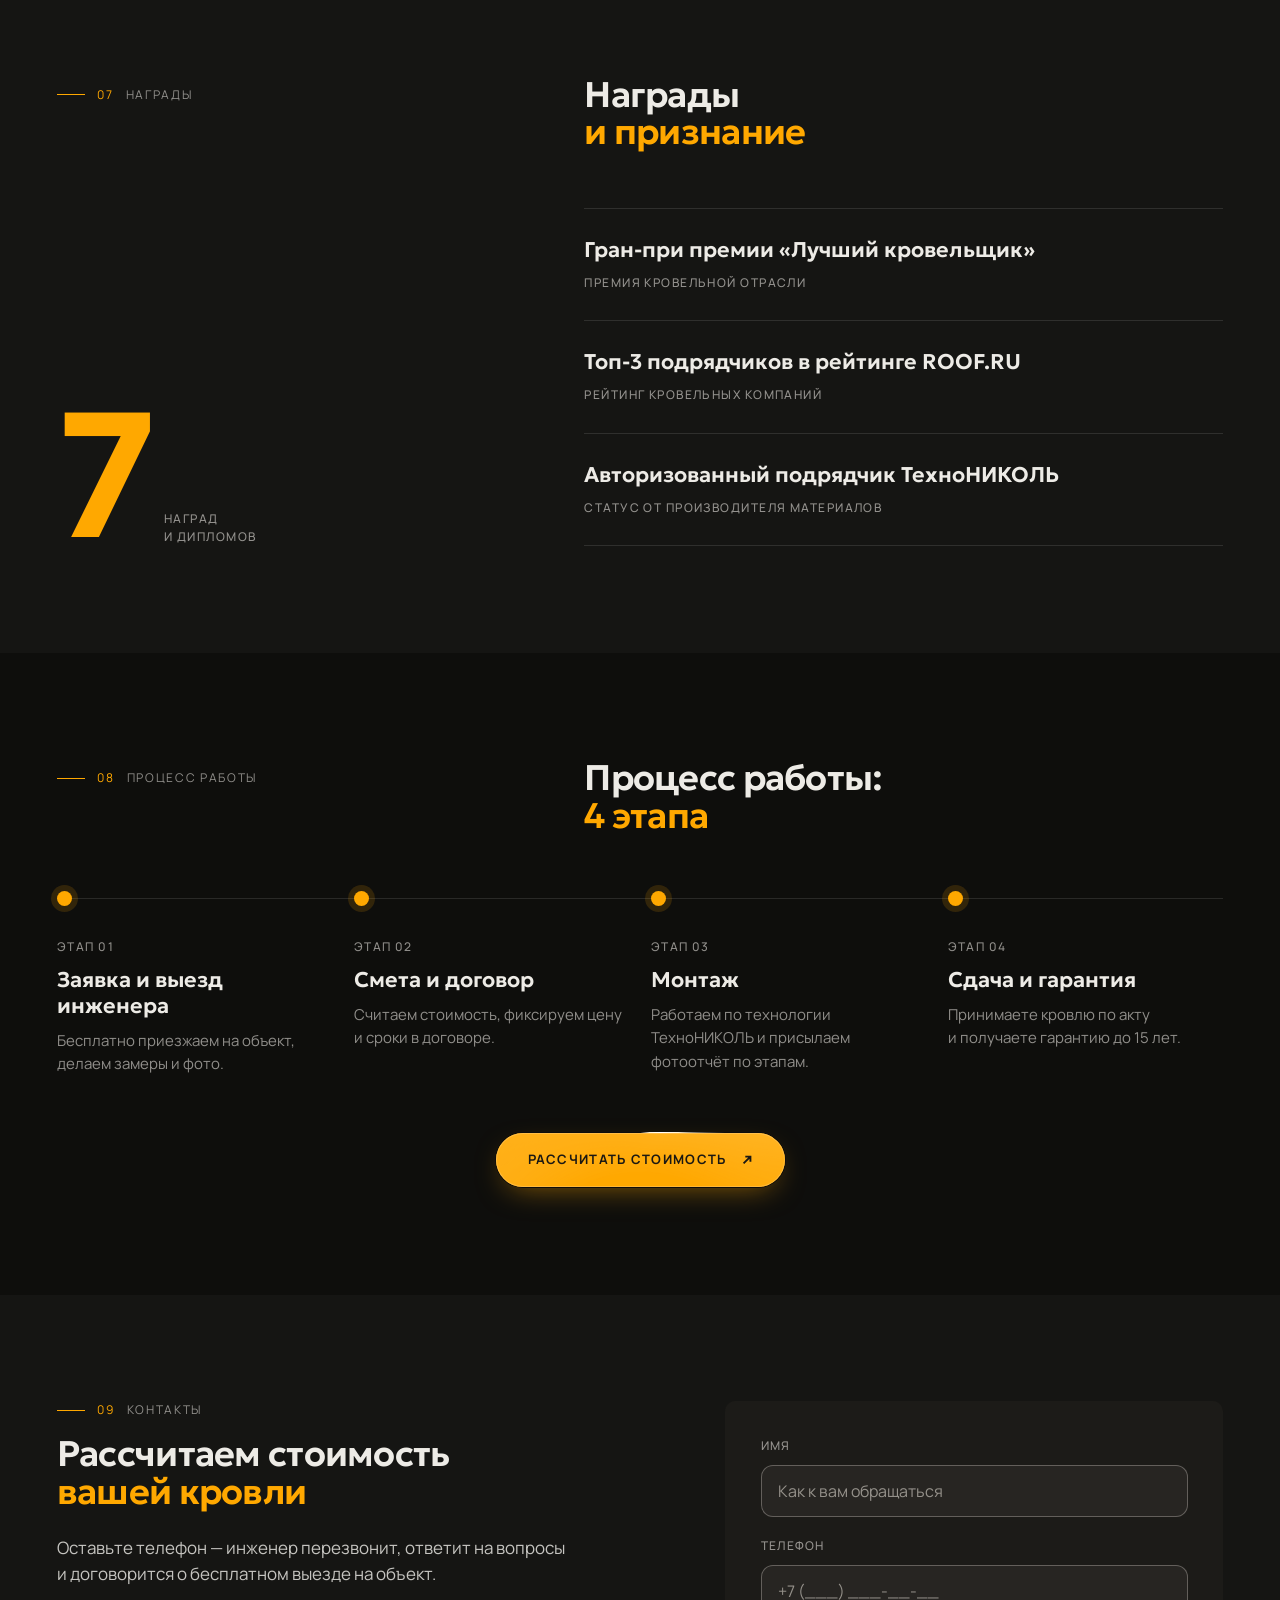
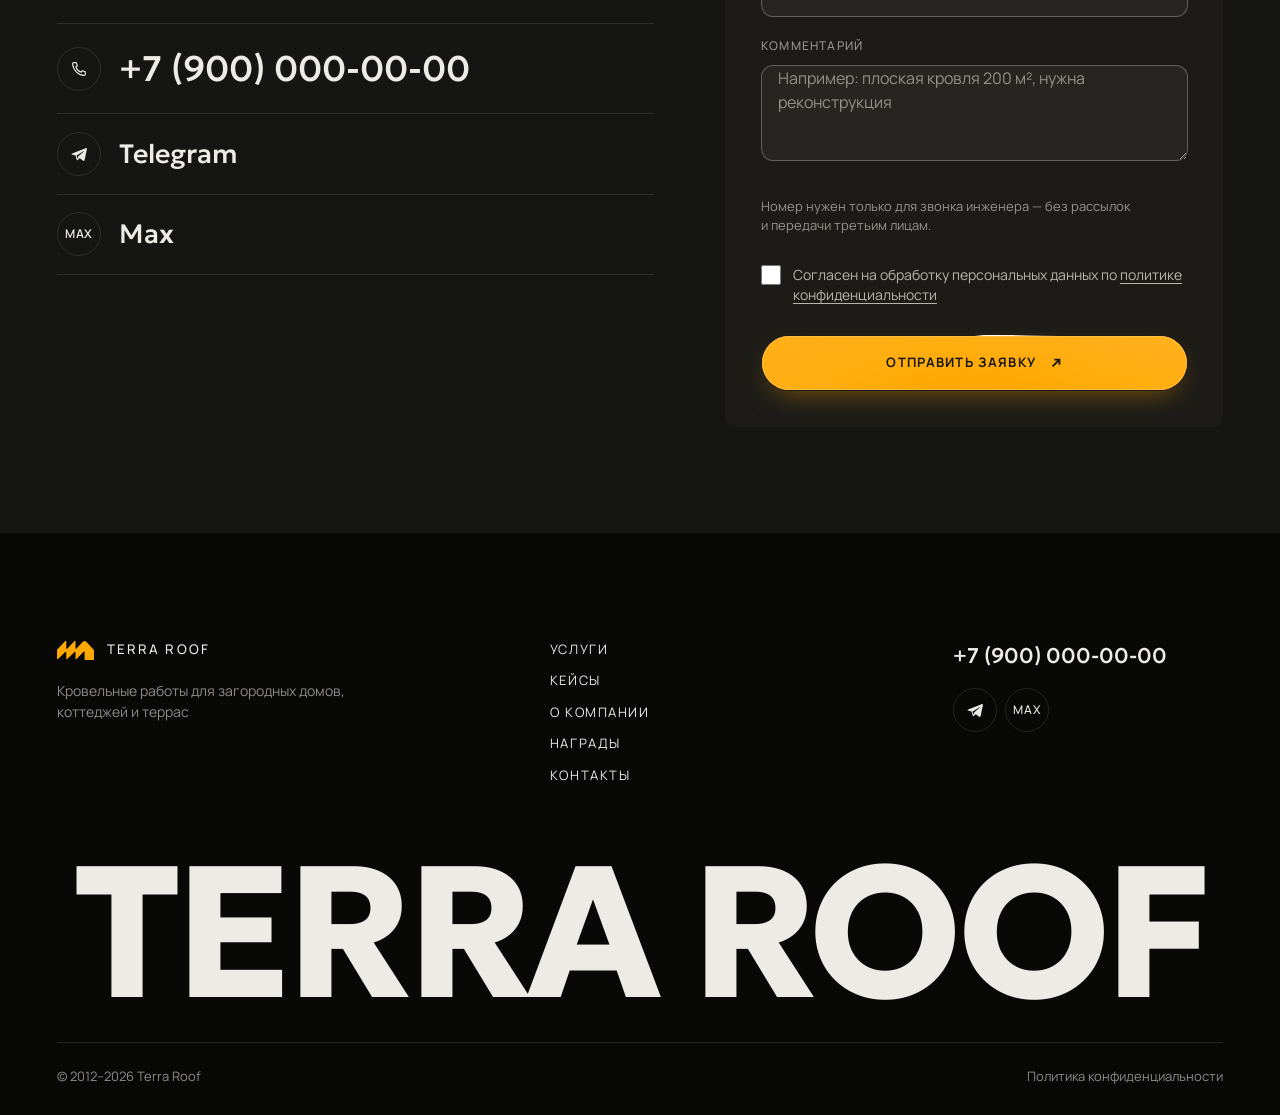
==== commit 7d51cfa8: "Оба варианта: анкета в 3 шага, понятный финал заявки, политика конфиденциальности, доступность и иер" ====
--- a/index.html
+++ b/index.html
@@ -7,7 +7,7 @@
   <link rel="preconnect" href="https://fonts.googleapis.com">
   <link rel="preconnect" href="https://fonts.gstatic.com" crossorigin>
   <link href="https://fonts.googleapis.com/css2?family=Geologica:wght@500;600;700&family=Manrope:wght@300;400;500;700&display=swap" rel="stylesheet">
-  <link rel="stylesheet" href="styles.css?v=24">
+  <link rel="stylesheet" href="styles.css?v=26">
 </head>
 <body>
 
@@ -52,7 +52,11 @@
       <a href="#awards">Награды</a>
       <a href="#contacts">Контакты</a>
     </nav>
-    <a class="mobile-menu__phone" href="tel:+79000000000">+7 (900) 000-00-00</a>
+    <div class="mobile-menu__actions">
+      <a class="btn mobile-menu__cta" href="#calc" data-calc><span class="btn__label">Рассчитать стоимость
+        <svg viewBox="0 0 14 14" width="12" height="12" aria-hidden="true"><path d="M3 11 11 3M5 3h6v6" fill="none" stroke="currentColor" stroke-width="1.4"/></svg></span></a>
+      <a class="mobile-menu__phone" href="tel:+79000000000">+7 (900) 000-00-00</a>
+    </div>
   </div>
 
   <main>
@@ -568,9 +572,10 @@
                 <span class="calc__label">Комментарий</span>
                 <textarea class="calc__input calc__input--area" name="comment" rows="3" placeholder="Например: плоская кровля 200 м², нужна реконструкция"></textarea>
               </label>
+              <p class="calc__trust">Номер нужен только для звонка инженера — без рассылок и&nbsp;передачи третьим лицам.</p>
               <label class="calc__consent">
                 <input type="checkbox" name="consent" required>
-                <span>Согласен на&nbsp;обработку персональных данных</span>
+                <span>Согласен на&nbsp;обработку персональных данных по&nbsp;<a href="privacy.html" target="_blank" rel="noopener">политике конфиденциальности</a></span>
               </label>
               <span class="calc__error" data-error="consent"></span>
               <button class="btn lead-form__submit" type="submit" data-cta>
@@ -578,12 +583,12 @@
                 <svg viewBox="0 0 14 14" width="12" height="12" aria-hidden="true"><path d="M3 11 11 3M5 3h6v6" fill="none" stroke="currentColor" stroke-width="1.4"/></svg></span>
               </button>
             </div>
-            <div class="lead-form__success" hidden>
+            <div class="lead-form__success" role="status" hidden>
               <span class="calc__success-icon" aria-hidden="true">
                 <svg viewBox="0 0 24 24" width="28" height="28"><path d="M5 12.5 10 17l9-10" fill="none" stroke="currentColor" stroke-width="2.4" stroke-linecap="round" stroke-linejoin="round"/></svg>
               </span>
-              <h3 class="calc__title">Заявка отправлена</h3>
-              <p class="calc__lead">Инженер свяжется с&nbsp;вами, уточнит детали и&nbsp;рассчитает стоимость.</p>
+              <h3 class="calc__title" tabindex="-1">Заявка принята</h3>
+              <p class="calc__lead">Инженер перезвонит на&nbsp;<strong data-success-phone></strong> в&nbsp;ближайшее рабочее время, уточнит детали и&nbsp;рассчитает стоимость.</p>
             </div>
           </form>
         </div>
@@ -620,7 +625,7 @@
       <p class="footer__wordmark" aria-hidden="true">TERRA ROOF</p>
       <div class="footer__bottom">
         <p>© 2012–2026 Terra Roof</p>
-        <a href="#">Политика конфиденциальности</a>
+        <a href="privacy.html">Политика конфиденциальности</a>
       </div>
     </div>
   </footer>
@@ -679,80 +684,104 @@
 
     <form class="calc" novalidate>
       <div class="calc__form">
-        <h2 class="calc__title" id="calc-title">Рассчитать стоимость</h2>
-        <p class="calc__lead">Ответьте на пару вопросов — инженер перезвонит, уточнит детали и&nbsp;назовёт стоимость. Выезд инженера на&nbsp;объект бесплатный.</p>
-
-        <fieldset class="calc__group">
-          <legend class="calc__label">Какая кровля</legend>
-          <div class="calc__chips">
-            <label class="calc__chip"><input type="radio" name="roof" value="Плоская"><span>Плоская</span></label>
-            <label class="calc__chip"><input type="radio" name="roof" value="Скатная"><span>Скатная</span></label>
-            <label class="calc__chip"><input type="radio" name="roof" value="Эксплуатируемая"><span>Эксплуатируемая (терраса)</span></label>
-            <label class="calc__chip"><input type="radio" name="roof" value="Не знаю"><span>Пока не&nbsp;знаю</span></label>
-          </div>
-        </fieldset>
-
-        <fieldset class="calc__group">
-          <legend class="calc__label">Что нужно сделать</legend>
-          <div class="calc__chips">
-            <label class="calc__chip"><input type="radio" name="work" value="Новая кровля"><span>Новая кровля</span></label>
-            <label class="calc__chip"><input type="radio" name="work" value="Реконструкция"><span>Реконструкция</span></label>
-            <label class="calc__chip"><input type="radio" name="work" value="Ремонт"><span>Ремонт или протечка</span></label>
-          </div>
-        </fieldset>
-
-        <label class="calc__field">
-          <span class="calc__label">Площадь кровли, м²</span>
-          <input class="calc__input" type="number" name="area" inputmode="numeric" min="1" placeholder="Например, 250">
-          <span class="calc__hint">Если не&nbsp;знаете — оставьте пустым, инженер посчитает</span>
-        </label>
-
-        <div class="calc__row">
+        <div class="calc__head">
+          <h2 class="calc__title" id="calc-title">Рассчитать стоимость</h2>
+          <p class="calc__lead">Три коротких шага — инженер перезвонит, уточнит детали и&nbsp;назовёт стоимость. Выезд инженера на&nbsp;объект бесплатный.</p>
+          <div class="calc__progress" aria-hidden="true"><span></span><span></span><span></span></div>
+          <p class="calc__step-label" aria-live="polite">Шаг <span data-step-num>1</span> из&nbsp;3 · <span data-step-name>Кровля</span></p>
+        </div>
+
+        <div class="calc__step" data-step="1" data-name="Кровля">
+          <fieldset class="calc__group">
+            <legend class="calc__label">Какая кровля</legend>
+            <div class="calc__chips">
+              <label class="calc__chip"><input type="radio" name="roof" value="Плоская"><span>Плоская</span></label>
+              <label class="calc__chip"><input type="radio" name="roof" value="Скатная"><span>Скатная</span></label>
+              <label class="calc__chip"><input type="radio" name="roof" value="Эксплуатируемая"><span>Эксплуатируемая (терраса)</span></label>
+              <label class="calc__chip"><input type="radio" name="roof" value="Не знаю"><span>Пока не&nbsp;знаю</span></label>
+            </div>
+          </fieldset>
+          <fieldset class="calc__group">
+            <legend class="calc__label">Что нужно сделать</legend>
+            <div class="calc__chips">
+              <label class="calc__chip"><input type="radio" name="work" value="Новая кровля"><span>Новая кровля</span></label>
+              <label class="calc__chip"><input type="radio" name="work" value="Реконструкция"><span>Реконструкция</span></label>
+              <label class="calc__chip"><input type="radio" name="work" value="Ремонт"><span>Ремонт или протечка</span></label>
+            </div>
+          </fieldset>
+        </div>
+
+        <div class="calc__step" data-step="2" data-name="Площадь" hidden>
           <label class="calc__field">
-            <span class="calc__label">Имя</span>
-            <input class="calc__input" type="text" name="name" autocomplete="name" placeholder="Как к вам обращаться" required>
-            <span class="calc__error" data-error="name"></span>
+            <span class="calc__label">Площадь кровли, м²</span>
+            <input class="calc__input" type="text" name="area" inputmode="numeric" autocomplete="off" placeholder="Например, 250" aria-describedby="calc-area-hint">
+            <span class="calc__hint" id="calc-area-hint">Если не&nbsp;знаете — оставьте пустым, инженер посчитает на&nbsp;замере</span>
+            <span class="calc__error" data-error="area"></span>
           </label>
-          <label class="calc__field">
-            <span class="calc__label">Телефон</span>
-            <input class="calc__input" type="tel" name="phone" autocomplete="tel" inputmode="tel" placeholder="+7 (___) ___-__-__" required>
-            <span class="calc__error" data-error="phone"></span>
+        </div>
+
+        <div class="calc__step" data-step="3" data-name="Контакты" hidden>
+          <div class="calc__row">
+            <label class="calc__field">
+              <span class="calc__label">Имя</span>
+              <input class="calc__input" type="text" name="name" autocomplete="name" placeholder="Как к вам обращаться" required>
+              <span class="calc__error" data-error="name"></span>
+            </label>
+            <label class="calc__field">
+              <span class="calc__label">Телефон</span>
+              <input class="calc__input" type="tel" name="phone" autocomplete="tel" inputmode="tel" placeholder="+7 (___) ___-__-__" required>
+              <span class="calc__error" data-error="phone"></span>
+            </label>
+          </div>
+          <p class="calc__trust">Номер нужен только для звонка инженера — без рассылок и&nbsp;передачи третьим лицам.</p>
+
+          <fieldset class="calc__group">
+            <legend class="calc__label">Как удобнее связаться</legend>
+            <div class="calc__chips">
+              <label class="calc__chip"><input type="radio" name="contact" value="Звонок" checked><span>Звонок</span></label>
+              <label class="calc__chip"><input type="radio" name="contact" value="Telegram"><span>Telegram</span></label>
+              <label class="calc__chip"><input type="radio" name="contact" value="Max"><span>Max</span></label>
+            </div>
+          </fieldset>
+
+          <label class="calc__consent">
+            <input type="checkbox" name="consent" required>
+            <span>Согласен на&nbsp;обработку персональных данных по&nbsp;<a href="privacy.html" target="_blank" rel="noopener">политике конфиденциальности</a></span>
           </label>
-        </div>
-
-        <fieldset class="calc__group">
-          <legend class="calc__label">Как удобнее связаться</legend>
-          <div class="calc__chips">
-            <label class="calc__chip"><input type="radio" name="contact" value="Звонок" checked><span>Звонок</span></label>
-            <label class="calc__chip"><input type="radio" name="contact" value="Telegram"><span>Telegram</span></label>
-            <label class="calc__chip"><input type="radio" name="contact" value="Max"><span>Max</span></label>
-          </div>
-        </fieldset>
-
-        <label class="calc__consent">
-          <input type="checkbox" name="consent" required>
-          <span>Согласен на&nbsp;обработку персональных данных</span>
-        </label>
-        <span class="calc__error" data-error="consent"></span>
-
-        <button class="btn calc__submit" type="submit">
-          <span class="btn__label">Отправить заявку
-          <svg viewBox="0 0 14 14" width="12" height="12" aria-hidden="true"><path d="M3 11 11 3M5 3h6v6" fill="none" stroke="currentColor" stroke-width="1.4"/></svg></span>
-        </button>
-      </div>
-
-      <div class="calc__success" hidden>
+          <span class="calc__error" data-error="consent"></span>
+        </div>
+
+        <div class="calc__nav">
+          <button class="calc__back" type="button" data-calc-back hidden>
+            <svg viewBox="0 0 16 16" width="14" height="14" aria-hidden="true"><path d="M10 3 5 8l5 5" fill="none" stroke="currentColor" stroke-width="1.6"/></svg>
+            Назад
+          </button>
+          <button class="btn calc__next" type="button" data-calc-next>
+            <span class="btn__label">Далее
+            <svg viewBox="0 0 14 14" width="12" height="12" aria-hidden="true"><path d="M3 11 11 3M5 3h6v6" fill="none" stroke="currentColor" stroke-width="1.4"/></svg></span>
+          </button>
+          <button class="btn calc__submit" type="submit" hidden>
+            <span class="btn__label">Отправить заявку
+            <svg viewBox="0 0 14 14" width="12" height="12" aria-hidden="true"><path d="M3 11 11 3M5 3h6v6" fill="none" stroke="currentColor" stroke-width="1.4"/></svg></span>
+          </button>
+        </div>
+      </div>
+
+      <div class="calc__success" role="status" hidden>
         <span class="calc__success-icon" aria-hidden="true">
           <svg viewBox="0 0 24 24" width="28" height="28"><path d="M5 12.5 10 17l9-10" fill="none" stroke="currentColor" stroke-width="2.4" stroke-linecap="round" stroke-linejoin="round"/></svg>
         </span>
-        <h2 class="calc__title">Заявка отправлена</h2>
-        <p class="calc__lead">Инженер свяжется с&nbsp;вами, уточнит детали и&nbsp;рассчитает стоимость.</p>
-        <button class="btn" type="button" data-close><span class="btn__label">Хорошо</span></button>
+        <h2 class="calc__title" tabindex="-1">Заявка принята</h2>
+        <p class="calc__lead">Инженер перезвонит на&nbsp;<strong data-success-phone></strong> в&nbsp;ближайшее рабочее время, уточнит детали и&nbsp;назовёт стоимость.</p>
+        <div class="calc__success-actions">
+          <a class="btn-ghost" href="#cases" data-close>Посмотреть кейсы</a>
+          <button class="btn" type="button" data-close><span class="btn__label">Хорошо</span></button>
+        </div>
       </div>
     </form>
   </dialog>
 
   <script src="cases-data.js?v=19"></script>
-  <script src="main.js?v=21"></script>
+  <script src="main.js?v=23"></script>
 </body>
 </html>
--- a/styles.css
+++ b/styles.css
@@ -82,7 +82,7 @@
 .case__meta,
 .step__num,
 .service__num {
-  font-size: clamp(11px, 0.83vw, 17px);
+  font-size: clamp(12px, 0.83vw, 17px);
   font-weight: 500;
   letter-spacing: 0.12em;
   text-transform: uppercase;
@@ -300,7 +300,7 @@
 }
 .icon-btn svg { width: clamp(18px, 1.25vw, 28px); height: auto; }
 .icon-btn:hover { border-color: var(--accent); color: var(--accent); }
-.icon-btn--text { font-size: clamp(10px, 0.69vw, 15px); font-weight: 500; letter-spacing: 0.06em; }
+.icon-btn--text { font-size: clamp(12px, 0.76vw, 15px); font-weight: 500; letter-spacing: 0.06em; }
 .contacts__call, .burger { display: none; }
 
 /* шапка закреплена; после прокрутки первого экрана получает подложку */
@@ -484,7 +484,7 @@
   align-items: center;
   gap: 12px;
   margin-bottom: clamp(14px, 1.25vw, 28px);
-  font-size: clamp(11px, 0.76vw, 15px);
+  font-size: clamp(12px, 0.83vw, 15px);
   font-weight: 400;
   letter-spacing: 0.14em;
   text-transform: uppercase;
@@ -812,7 +812,7 @@
   border: 1px solid var(--line-dark);
   border-radius: 50%;
 }
-.contact__icon--text { font-family: var(--font); font-size: 10px; font-weight: 600; letter-spacing: 0.06em; }
+.contact__icon--text { font-family: var(--font); font-size: 12px; font-weight: 600; letter-spacing: 0.06em; }
 .lead-form { padding: clamp(28px, 2.78vw, 64px); border-radius: var(--radius-card); background: var(--surface); }
 .lead-form__fields { display: grid; gap: 20px; }
 .lead-form__fields .calc__consent { margin-top: 0; }
@@ -925,6 +925,13 @@
   .mobile-menu__nav { display: flex; flex-direction: column; }
   .mobile-menu__nav a { padding: 16px 0; border-bottom: 1px solid var(--line-dark); font-size: 24px; font-weight: 300; }
   .mobile-menu__phone { font-size: 20px; }
+  .mobile-menu__actions { display: grid; gap: 20px; }
+  .mobile-menu__cta { width: 100%; height: 56px; justify-content: center; }
+  .footer__nav { gap: 0; }
+  .footer__nav a { display: block; padding: 13px 0; }
+  .footer__bottom a { display: inline-block; padding: 13px 0; }
+  .footer__phone { display: inline-block; padding: 8px 0; }
+
   body.menu-open { overflow: hidden; }
   body.menu-open .header { background: var(--bg); }
 
@@ -1226,7 +1233,7 @@
 .calc__chip span {
   display: inline-flex;
   align-items: center;
-  min-height: 42px;
+  min-height: 44px;
   padding: 0 18px;
   border: 1px solid var(--line-dark);
   border-radius: 360px;
@@ -1246,7 +1253,7 @@
   width: 100%;
   height: 52px;
   padding: 0 16px;
-  border: 1px solid var(--line-dark);
+  border: 1px solid rgba(238, 233, 224, 0.3);
   border-radius: 12px;
   background: rgba(238, 233, 224, 0.05);
   color: var(--on-dark);
@@ -1254,7 +1261,7 @@
   font-size: 16px; /* меньше 16px — iOS приближает страницу при фокусе */
   transition: border-color 0.2s, background-color 0.2s;
 }
-.calc__input::placeholder { color: rgba(238, 233, 224, 0.35); }
+.calc__input::placeholder { color: rgba(238, 233, 224, 0.55); }
 .calc__input:focus { outline: none; border-color: var(--accent); background: rgba(238, 233, 224, 0.08); }
 .calc__input[aria-invalid="true"] { border-color: var(--danger); }
 .calc__hint,
@@ -1265,14 +1272,15 @@
 .calc__consent {
   display: flex;
   align-items: flex-start;
-  gap: 10px;
-  margin-top: 24px;
+  gap: 12px;
+  margin-top: 14px;
+  padding: 10px 0;
   font-size: 14px;
   line-height: 1.45;
   color: rgba(238, 233, 224, 0.75);
   cursor: pointer;
 }
-.calc__consent input { flex: none; width: 18px; height: 18px; margin: 1px 0 0; accent-color: var(--accent); }
+.calc__consent input { flex: none; width: 20px; height: 20px; margin: 0; accent-color: var(--accent); }
 .calc__submit { width: 100%; margin-top: 24px; }
 
 .calc__success { text-align: center; padding: 24px 0 8px; }
@@ -1289,7 +1297,61 @@
 .calc__success .calc__title { padding-right: 0; }
 .calc__success .btn { margin-top: 28px; }
 
+
+/* ===== Анкета по шагам: прогресс, панель с кнопками внизу окна ===== */
+.calc [hidden] { display: none !important; }
+.calc__progress { display: grid; grid-template-columns: repeat(3, 1fr); gap: 6px; margin-top: 24px; }
+.calc__progress span { height: 3px; border-radius: 3px; background: var(--line-dark); transition: background-color 0.4s cubic-bezier(0.2, 0.7, 0.2, 1); }
+.calc__progress span.is-done { background: var(--accent); }
+.calc__step-label { margin-top: 10px; font-size: 13px; color: var(--on-dark-muted); }
+.calc__step > :first-child { margin-top: 28px; }
+.calc__step:not([hidden]) { animation: calc-step-in 0.35s cubic-bezier(0.2, 0.7, 0.2, 1); }
+@keyframes calc-step-in { from { opacity: 0; transform: translateX(12px); } }
+.calc__trust { margin-top: 10px; font-size: 13px; line-height: 1.45; color: var(--on-dark-muted); }
+.calc__consent a { color: inherit; text-decoration: underline; text-underline-offset: 0.18em; }
+.calc__nav {
+  position: sticky;
+  bottom: calc(-1 * clamp(28px, 2.78vw, 56px));
+  z-index: 1;
+  display: flex;
+  align-items: center;
+  gap: 12px;
+  margin: 28px calc(-1 * clamp(28px, 2.78vw, 56px)) calc(-1 * clamp(28px, 2.78vw, 56px));
+  padding: 16px clamp(28px, 2.78vw, 56px) clamp(20px, 2.22vw, 40px);
+  border-top: 1px solid var(--line-dark);
+  background: var(--surface);
+}
+.calc__back {
+  display: inline-flex;
+  align-items: center;
+  gap: 8px;
+  min-height: 44px;
+  padding: 0 12px 0 4px;
+  border: 0;
+  background: none;
+  color: var(--on-dark-muted);
+  font: inherit;
+  font-size: 13px;
+  font-weight: 600;
+  letter-spacing: 0.08em;
+  text-transform: uppercase;
+  cursor: pointer;
+  transition: color 0.2s;
+}
+.calc__back:hover,
+.calc__back:focus-visible { color: var(--on-dark); }
+.calc__nav .calc__next,
+.calc__nav .calc__submit { width: auto; margin: 0 0 0 auto; }
+.calc__success .calc__title:focus,
+.lead-form__success .calc__title:focus { outline: none; }
+.calc__lead strong { color: var(--on-dark); font-weight: 600; white-space: nowrap; }
+.calc__success-actions { display: flex; flex-wrap: wrap; justify-content: center; gap: 12px; margin-top: 28px; }
+.calc__success .calc__success-actions .btn { margin-top: 0; }
+
 @media (max-width: 600px) {
+  .calc__nav { bottom: -32px; margin: 28px -16px -32px; padding: 12px 16px 16px; }
+  .calc__nav .calc__next,
+  .calc__nav .calc__submit { flex: 1; justify-content: center; }
   .calc-modal { width: 100%; max-height: 100dvh; height: 100%; border-radius: 0; }
   .calc { padding: 64px 16px 32px; }
   .calc__row { grid-template-columns: 1fr; }
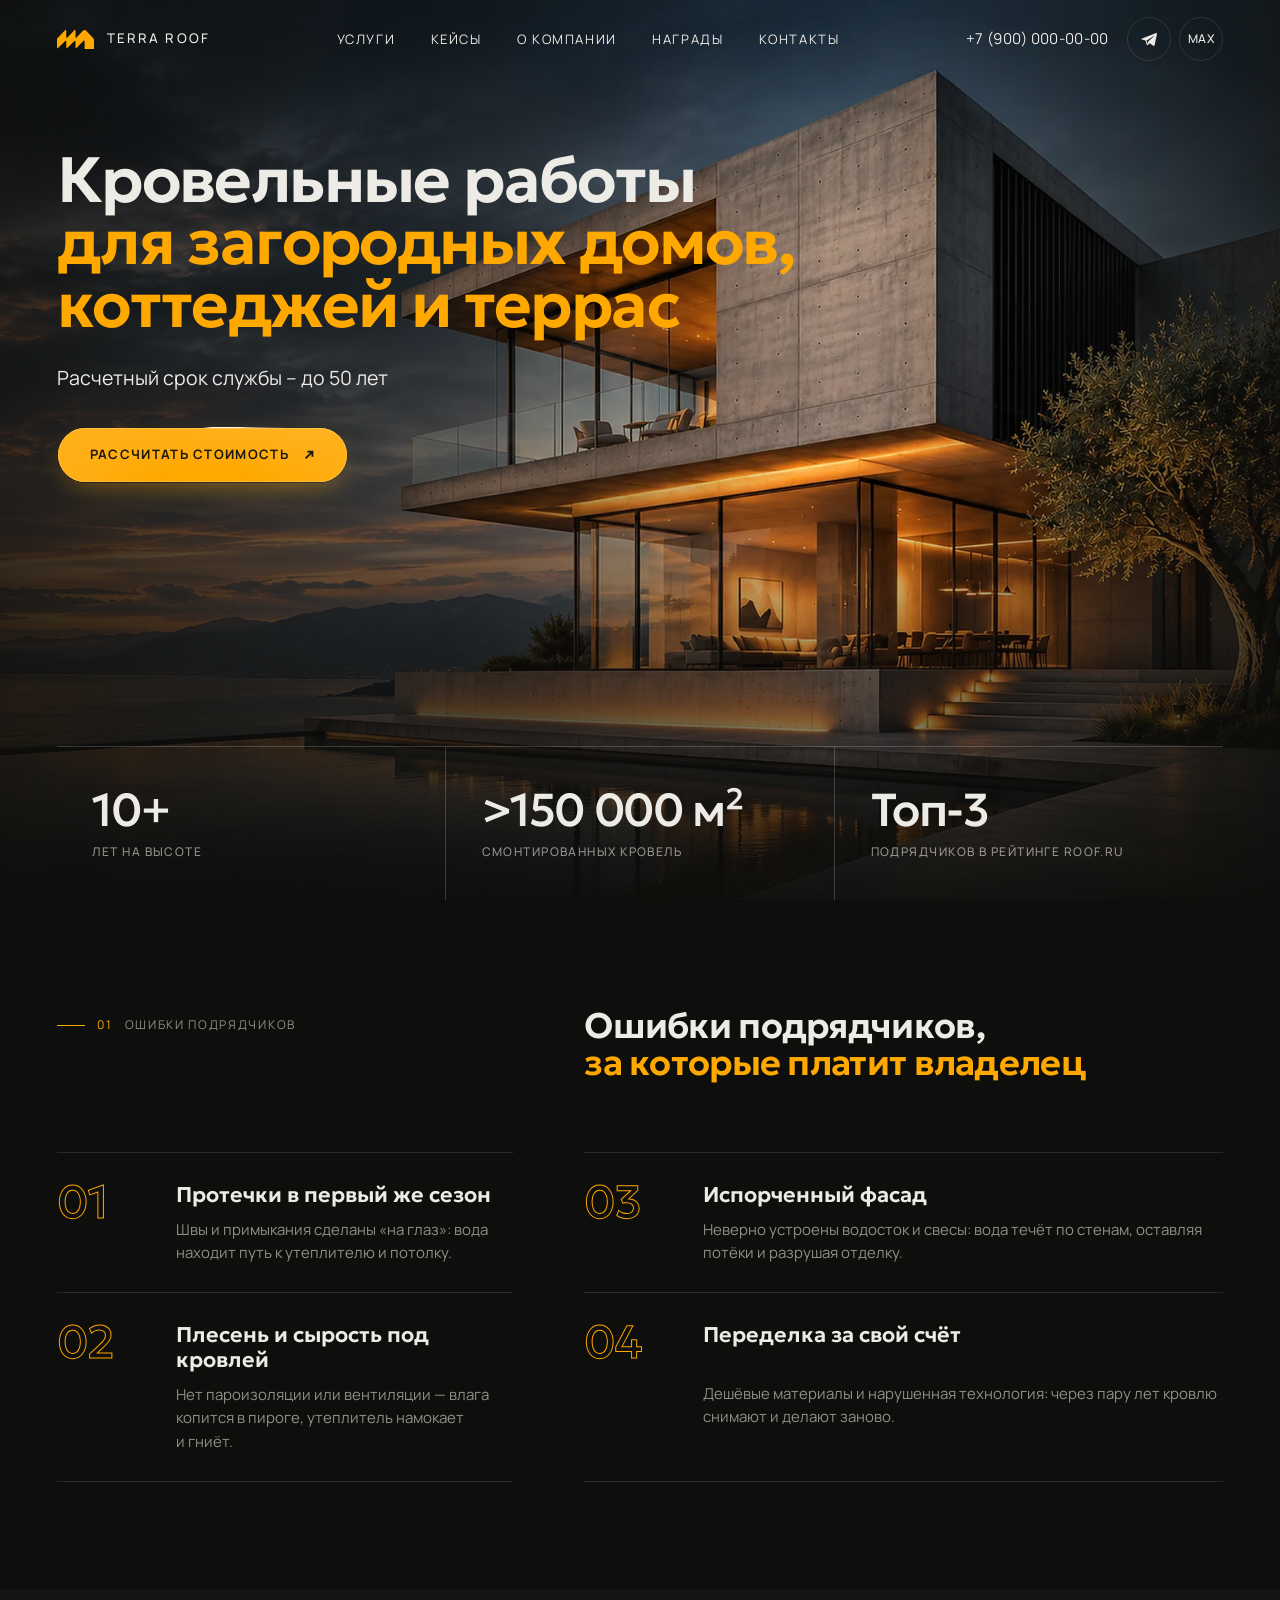
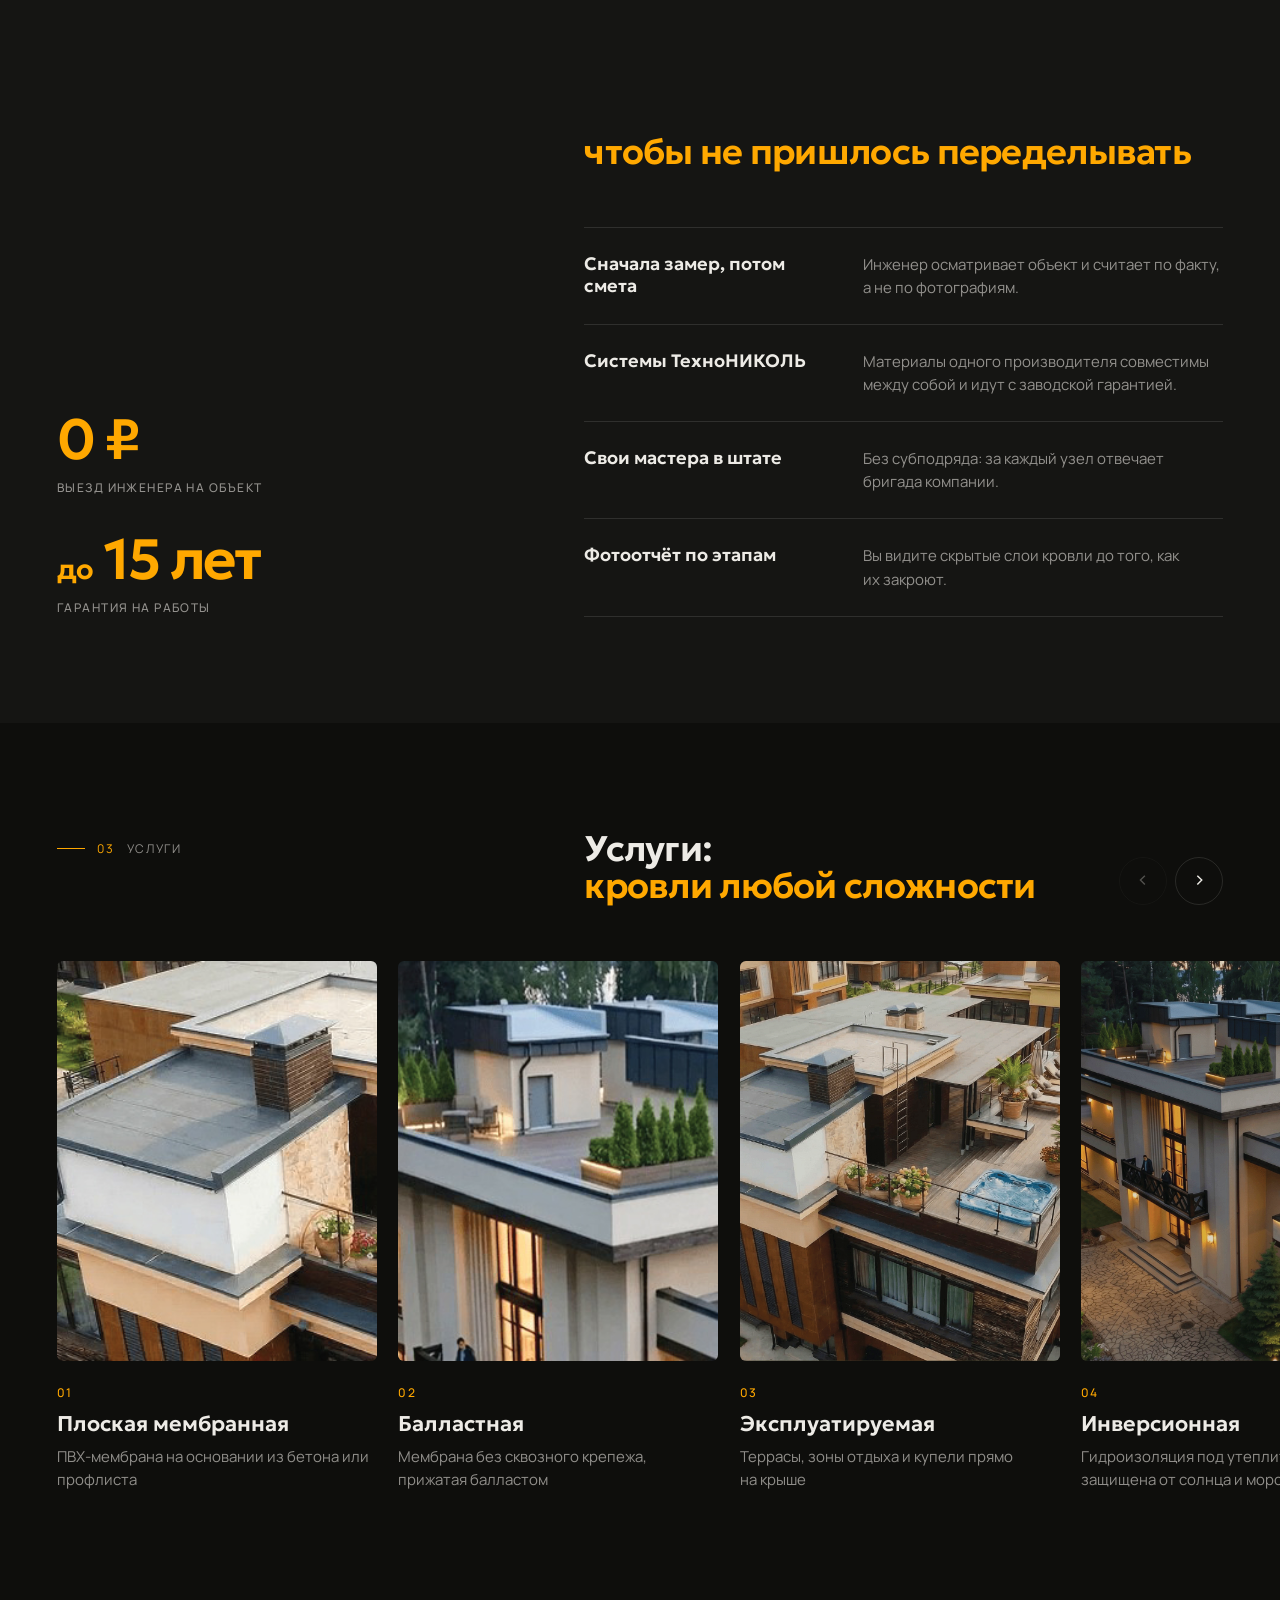
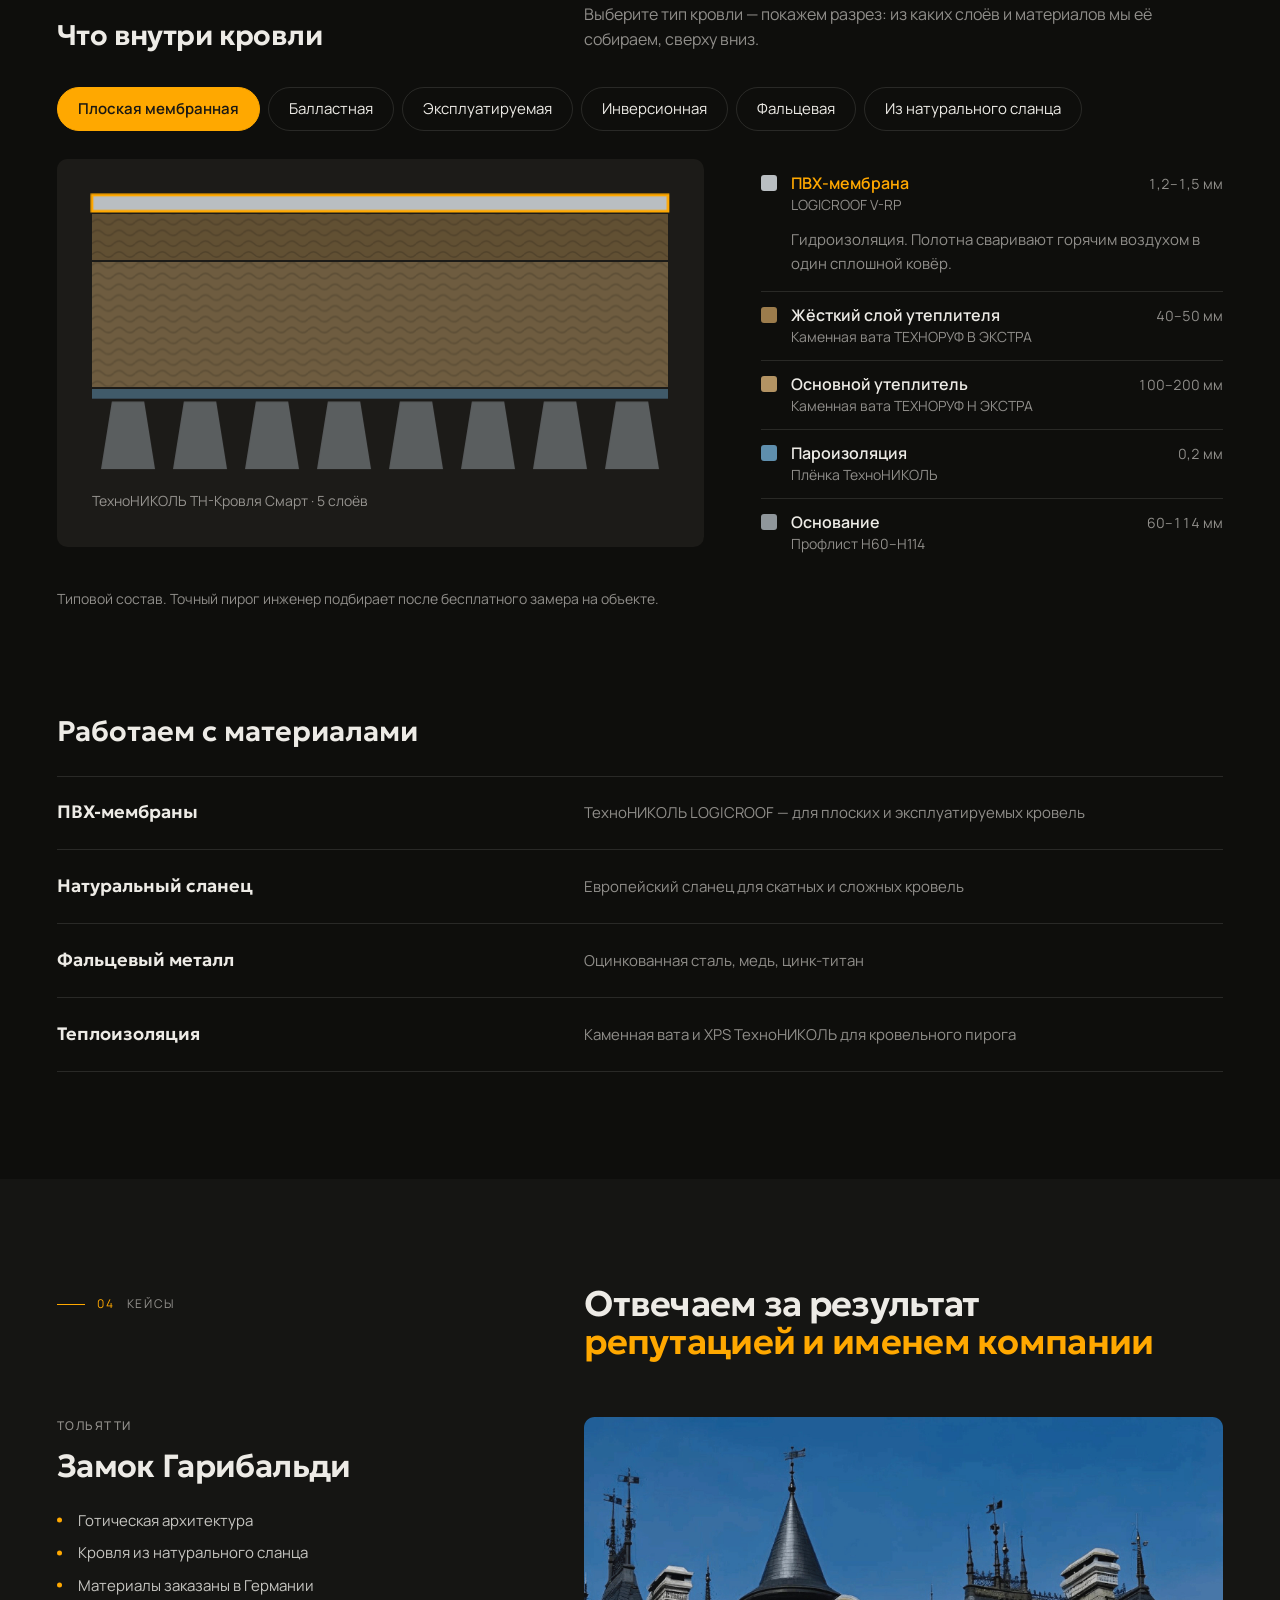
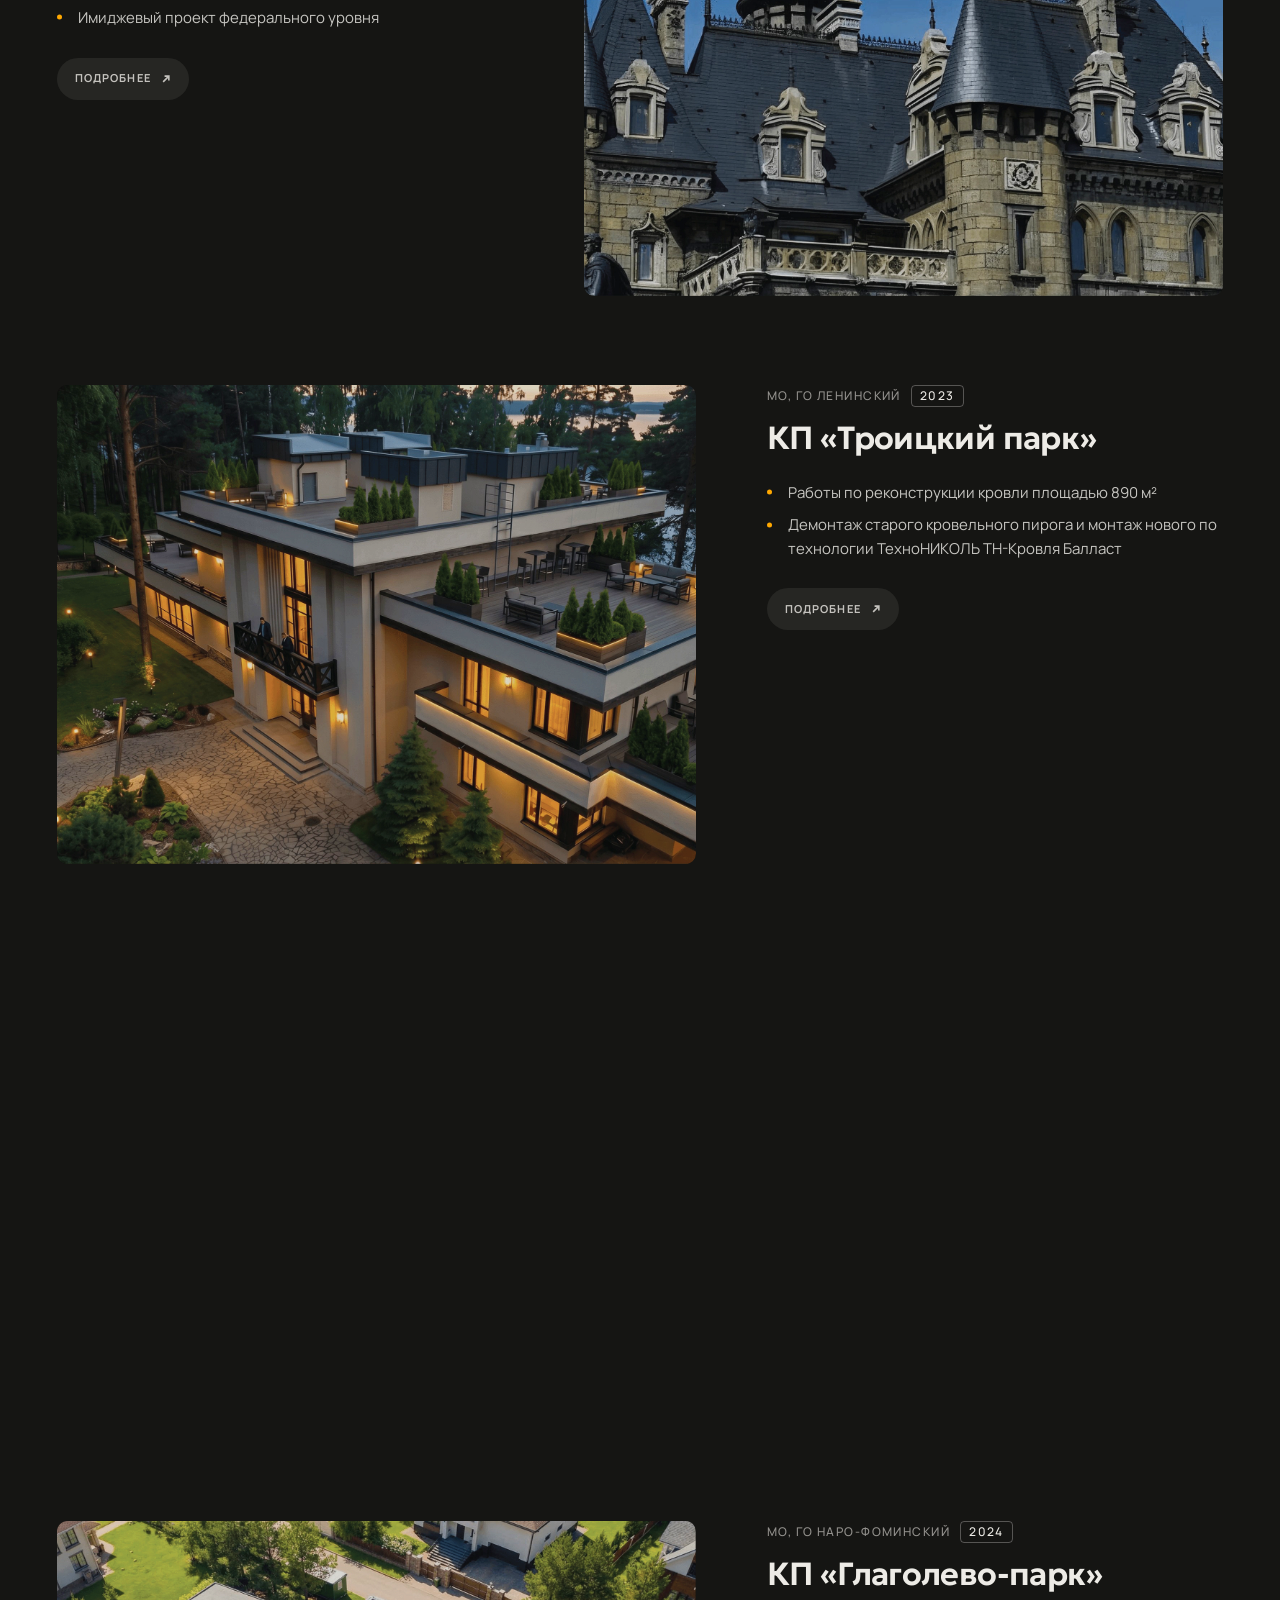
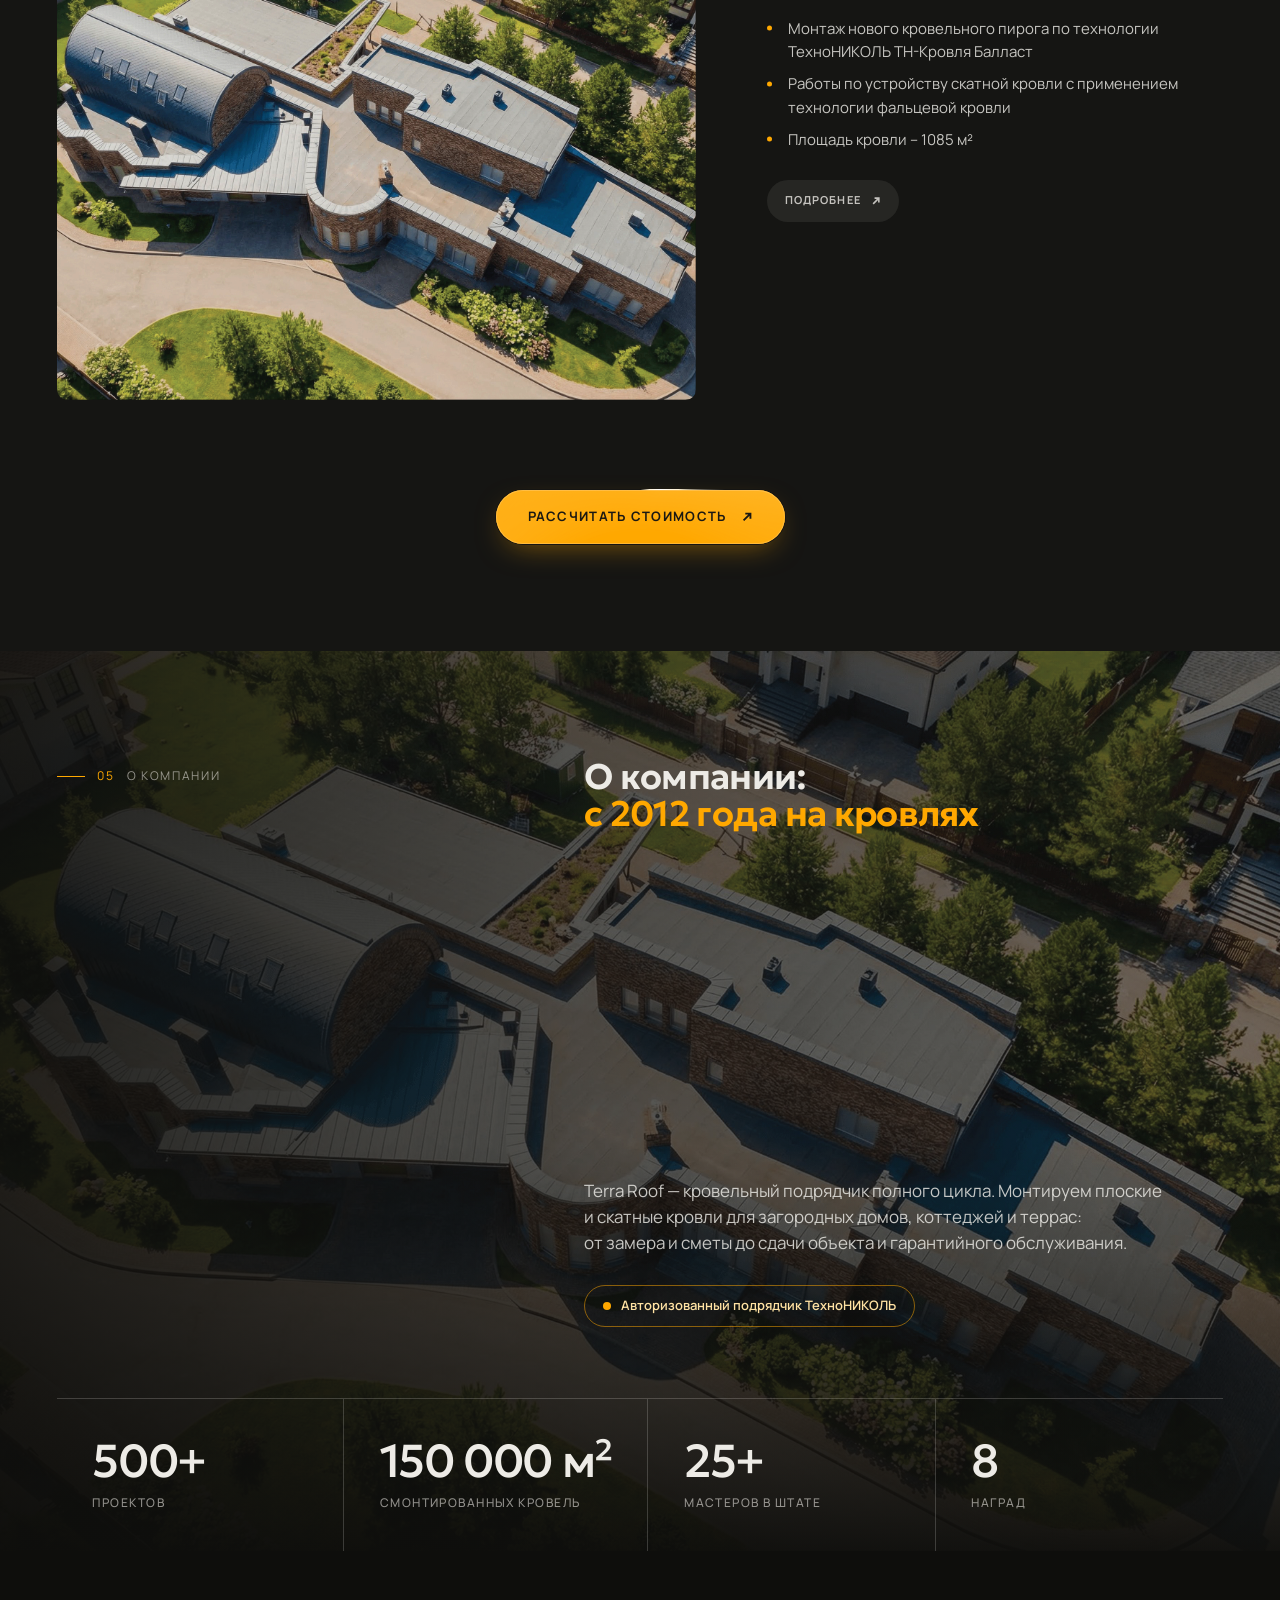
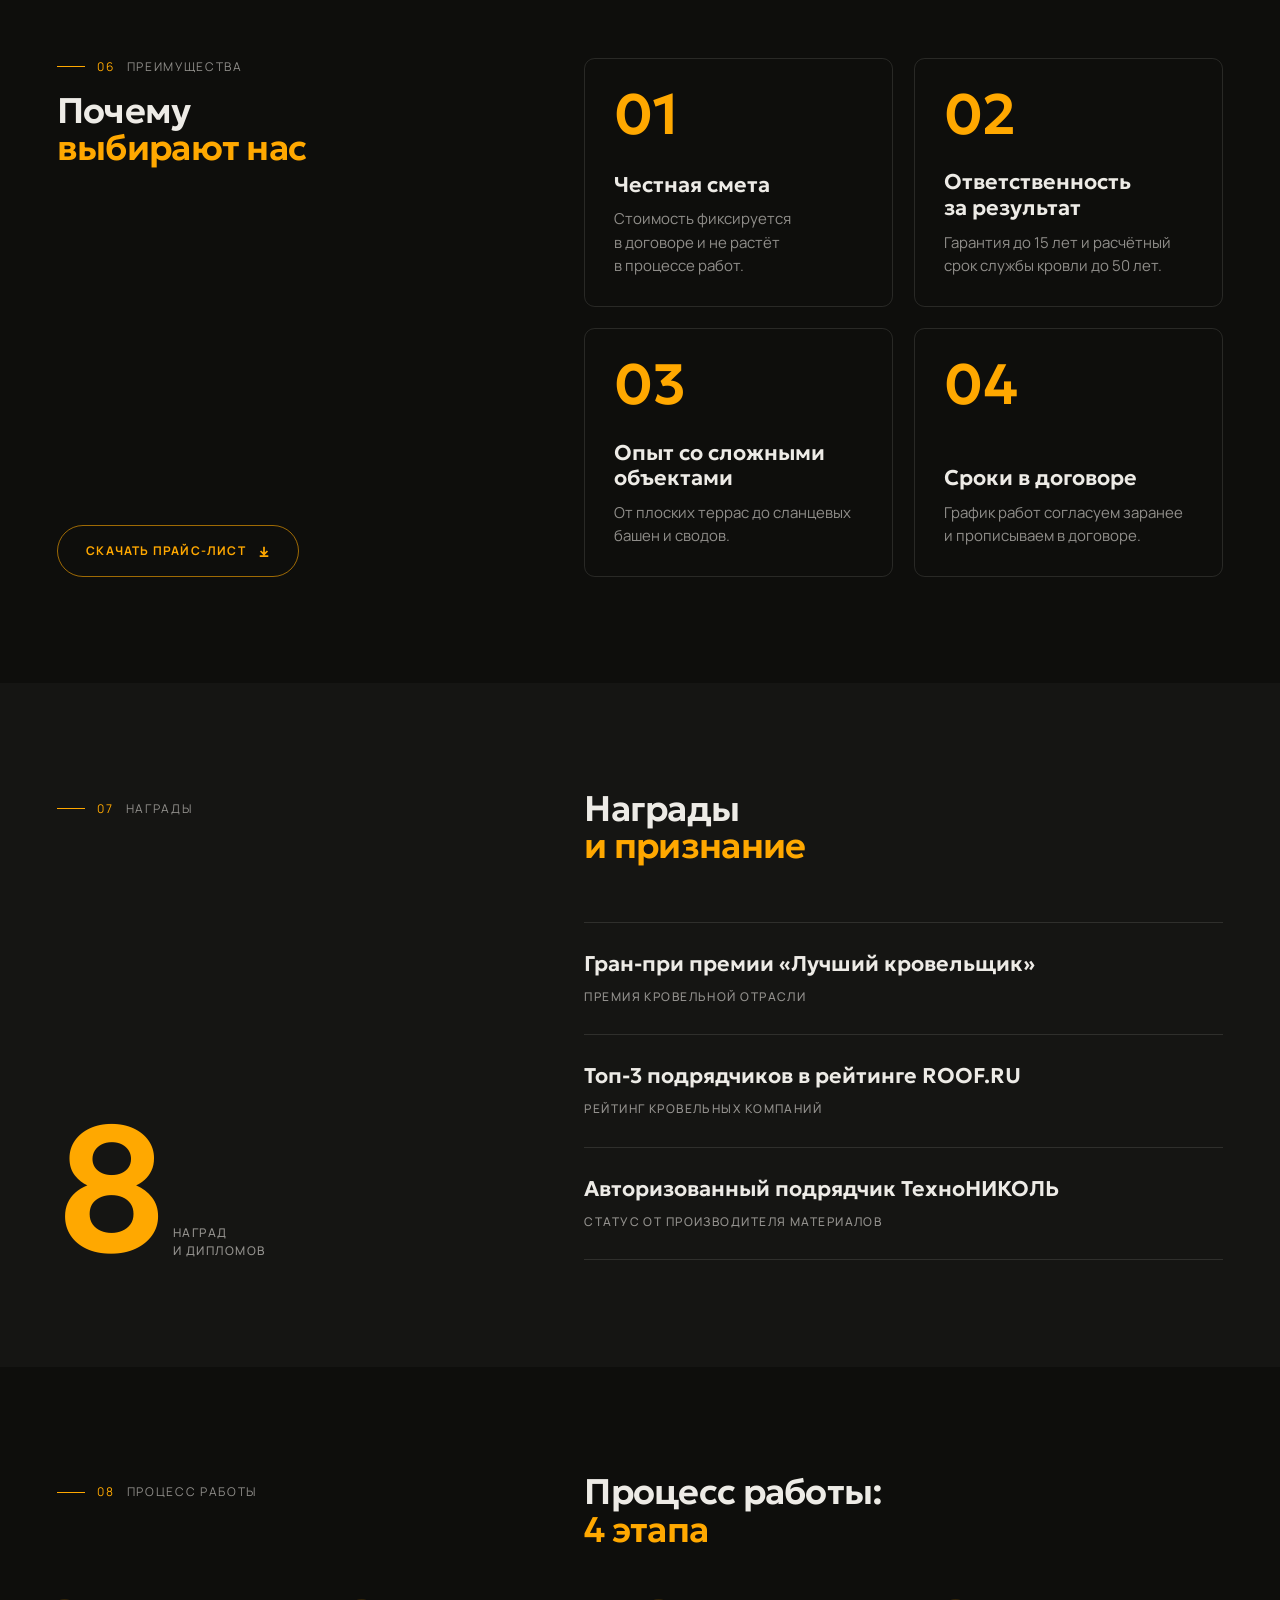
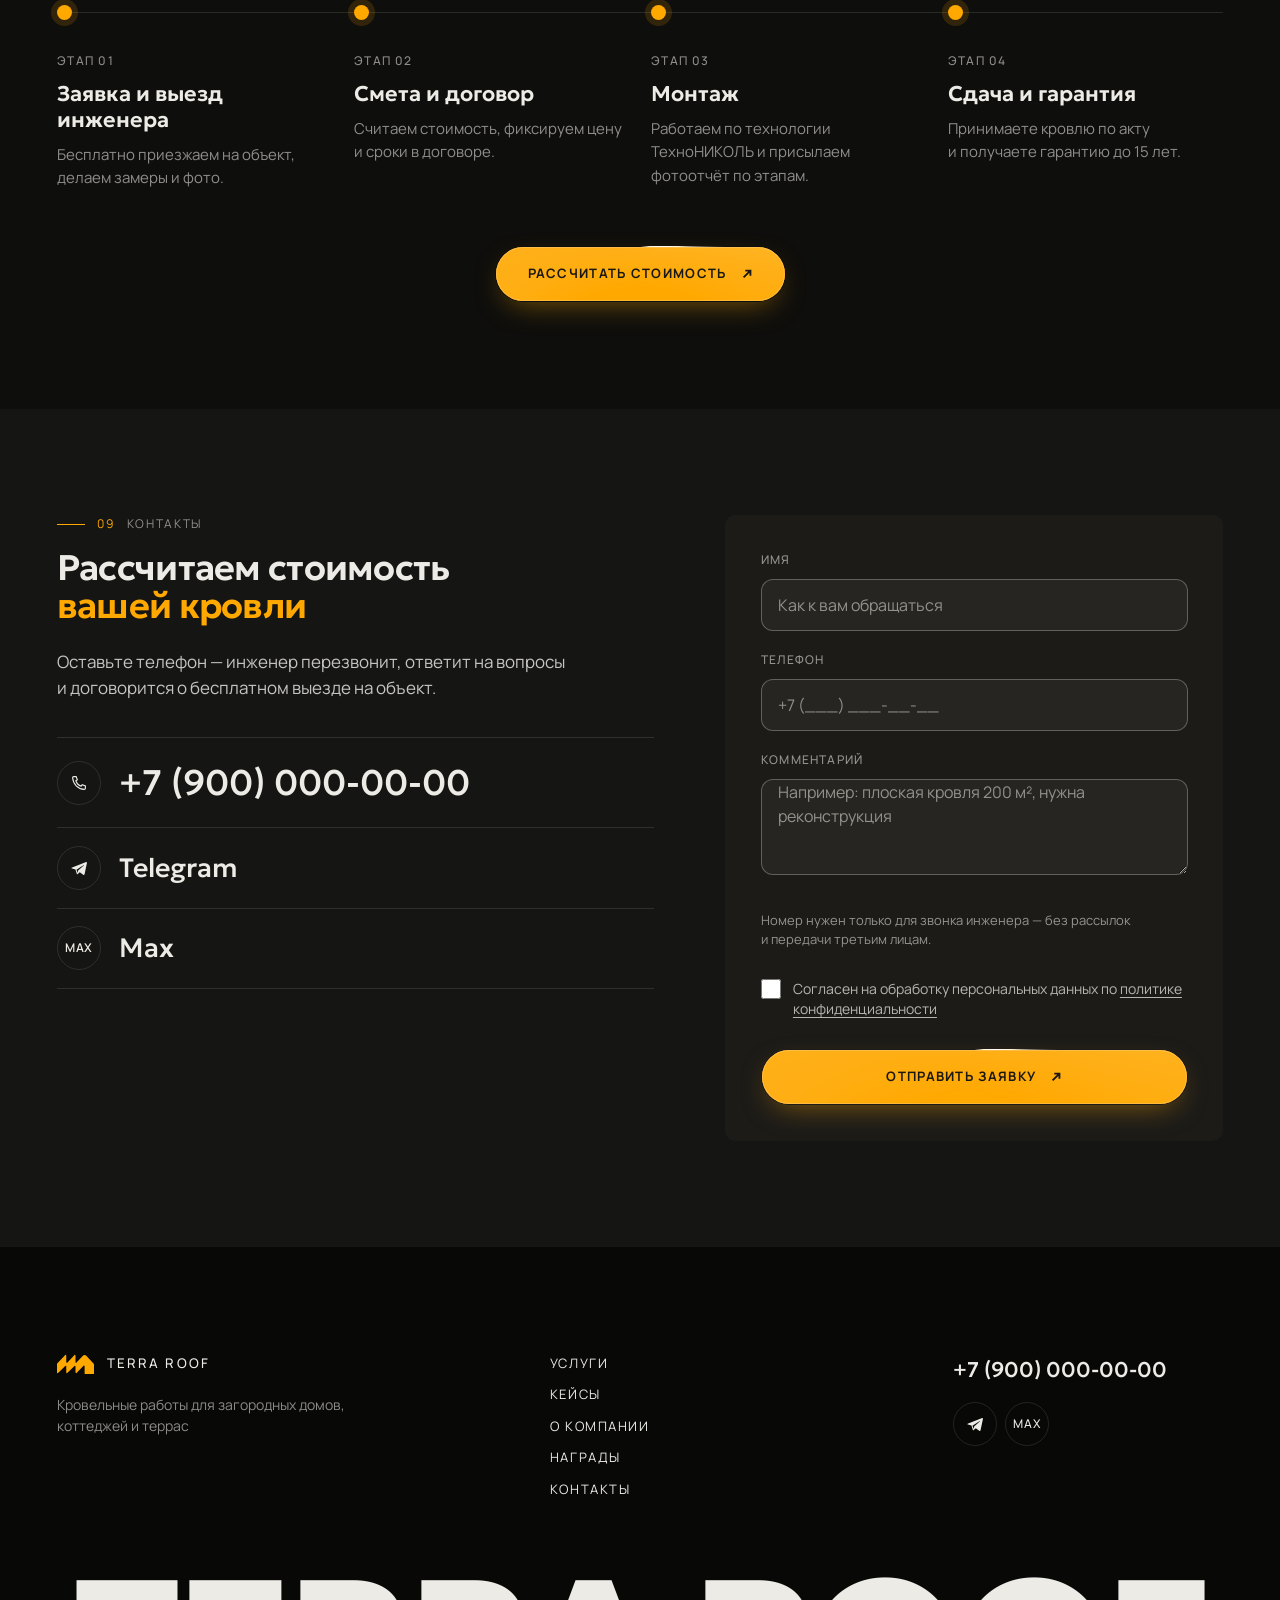
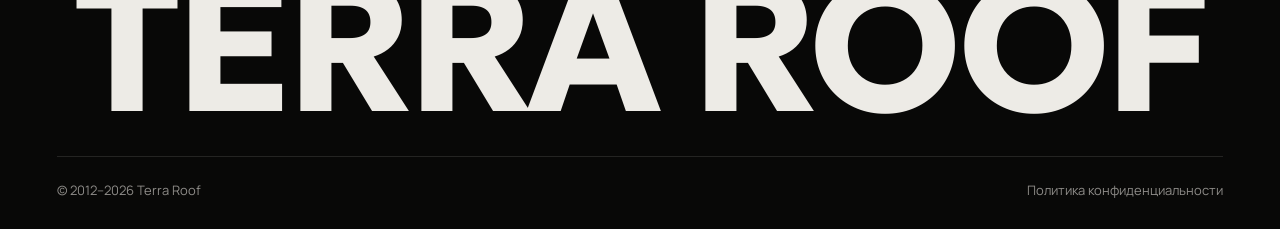
==== commit bb8eac76: "Оба варианта: интерактивный кровельный пирог — выбор типа кровли, разрез слоёв и материалы Co-Author" ====
--- a/index.html
+++ b/index.html
@@ -7,7 +7,7 @@
   <link rel="preconnect" href="https://fonts.googleapis.com">
   <link rel="preconnect" href="https://fonts.gstatic.com" crossorigin>
   <link href="https://fonts.googleapis.com/css2?family=Geologica:wght@500;600;700&family=Manrope:wght@300;400;500;700&display=swap" rel="stylesheet">
-  <link rel="stylesheet" href="styles.css?v=26">
+  <link rel="stylesheet" href="styles.css?v=28">
 </head>
 <body>
 
@@ -259,6 +259,28 @@
             <p class="service__text">Кровли сложной архитектуры с&nbsp;сохранением облика</p>
           </li>
         </ul>
+      </div>
+
+      <div class="container pie" data-pie>
+        <div class="pie__head">
+          <h3 class="pie__title">Что внутри кровли</h3>
+          <p class="pie__lead">Выберите тип кровли — покажем разрез: из каких слоёв и&nbsp;материалов мы&nbsp;её собираем, сверху вниз.</p>
+        </div>
+        <div class="pie__tabs" role="tablist" aria-label="Тип кровли"></div>
+        <div class="pie__body" role="tabpanel">
+          <figure class="pie__figure">
+            <svg class="pie__svg" role="img" aria-label="Разрез кровельного пирога: слои сверху вниз"></svg>
+            <figcaption class="pie__caption">
+              <span data-pie-system></span>
+              <button class="pie__case" type="button" data-pie-case hidden>Где делали: <span></span>
+                <svg viewBox="0 0 14 14" width="12" height="12" aria-hidden="true"><path d="M3 11 11 3M5 3h6v6" fill="none" stroke="currentColor" stroke-width="1.6"/></svg>
+              </button>
+            </figcaption>
+          </figure>
+          <ol class="pie__layers"></ol>
+        </div>
+        <p class="pie__note">Типовой состав. Точный пирог инженер подбирает после бесплатного замера на&nbsp;объекте.</p>
+        <noscript><p class="pie__lead">Плоская мембранная кровля сверху вниз: ПВХ-мембрана LOGICROOF, жёсткий и&nbsp;основной слой каменной ваты ТЕХНОРУФ, пароизоляция, профлист.</p></noscript>
       </div>
 
       <div class="container materials-split">
@@ -783,5 +805,6 @@
 
   <script src="cases-data.js?v=19"></script>
   <script src="main.js?v=23"></script>
+  <script src="pie.js?v=2"></script>
 </body>
 </html>
--- a/styles.css
+++ b/styles.css
@@ -610,6 +610,133 @@
   border-bottom: 1px solid var(--line-dark);
 }
 .material__title { font-size: clamp(18px, 1.39vw, 40px); font-weight: 600; line-height: 1.25; }
+
+/* ===== Кровельный пирог: выбор типа кровли, разрез и слои (данные и логика — pie.js) ===== */
+.pie { margin-top: var(--section-y); }
+.pie__head { display: grid; grid-template-columns: 5fr 7fr; gap: clamp(40px, 5.56vw, 160px); align-items: end; }
+.pie__title { font-family: var(--font-display); font-size: clamp(24px, 2.22vw, 64px); font-weight: 600; line-height: 1.1; letter-spacing: -0.02em; }
+.pie__lead { max-width: 36em; font-size: clamp(16px, 1.11vw, 22px); line-height: 1.55; color: var(--on-dark-muted); }
+.pie__tabs { display: flex; flex-wrap: wrap; gap: 8px; margin-top: clamp(28px, 2.78vw, 64px); }
+.pie__tab {
+  min-height: 44px;
+  padding: 0 20px;
+  border: 1px solid var(--line-dark);
+  border-radius: 360px;
+  background: none;
+  color: var(--on-dark);
+  font: inherit;
+  font-size: 15px;
+  cursor: pointer;
+  transition: background-color 0.2s, border-color 0.2s, color 0.2s;
+}
+.pie__tab:hover { border-color: rgba(255, 168, 0, 0.6); }
+.pie__tab:focus-visible { outline: 2px solid var(--accent); outline-offset: 2px; }
+.pie__tab[aria-selected="true"] { background: var(--accent); border-color: var(--accent); color: var(--ink); font-weight: 600; }
+.pie__body { display: grid; grid-template-columns: 7fr 5fr; gap: clamp(32px, 4.44vw, 128px); align-items: start; margin-top: clamp(24px, 2.22vw, 56px); }
+.pie__figure { margin: 0; padding: clamp(24px, 2.78vw, 72px); border-radius: var(--radius-card); background: var(--surface); }
+.pie__svg { display: block; width: 100%; height: auto; overflow: visible; }
+.pie__caption {
+  display: flex;
+  flex-wrap: wrap;
+  align-items: center;
+  justify-content: space-between;
+  gap: 8px 24px;
+  margin-top: clamp(20px, 1.67vw, 40px);
+  font-size: 14px;
+  color: var(--on-dark-muted);
+}
+.pie__case {
+  display: inline-flex;
+  align-items: center;
+  gap: 8px;
+  min-height: 44px;
+  padding: 0;
+  border: 0;
+  background: none;
+  color: var(--on-dark);
+  font: inherit;
+  font-size: 14px;
+  font-weight: 600;
+  text-decoration: underline;
+  text-decoration-color: var(--accent);
+  text-underline-offset: 0.25em;
+  cursor: pointer;
+}
+.pie__case:hover { color: var(--accent); }
+.pie__layers { list-style: none; margin: 0; padding: 0; }
+.pie__layer button {
+  display: grid;
+  grid-template-columns: 16px 1fr auto;
+  align-items: baseline;
+  gap: 14px;
+  width: 100%;
+  min-height: 44px;
+  padding: 14px 0;
+  border: 0;
+  background: none;
+  color: var(--on-dark);
+  font: inherit;
+  text-align: left;
+  cursor: pointer;
+}
+.pie__layer + .pie__layer button { box-shadow: inset 0 1px 0 var(--line-dark); }
+.pie__layer button:focus-visible { outline: 2px solid var(--accent); outline-offset: 2px; }
+.pie__swatch { width: 16px; height: 16px; border-radius: 3px; translate: 0 2px; }
+.pie__layer-name { font-size: clamp(16px, 1.11vw, 22px); font-weight: 600; line-height: 1.3; }
+.pie__layer-material { display: block; margin-top: 2px; font-size: 14px; font-weight: 400; color: var(--on-dark-muted); }
+.pie__layer-size { font-size: 14px; color: var(--on-dark-muted); font-variant-numeric: tabular-nums; white-space: nowrap; }
+.pie__layer-text {
+  margin: 0;
+  padding: 0 0 16px 30px;
+  font-size: 15px;
+  line-height: 1.55;
+  color: var(--on-dark-muted);
+}
+.pie__layer:not(.is-active) .pie__layer-text { display: none; }
+.pie__layer.is-active .pie__layer-name { color: var(--accent); }
+.pie__note { margin-top: clamp(20px, 1.67vw, 40px); font-size: 14px; color: var(--on-dark-muted); }
+.pie__fill--membrane { fill: #b9bec2; background: #b9bec2; }
+.pie__fill--film { fill: #5f8fae; background: #5f8fae; }
+.pie__fill--geo { fill: #e6e2d8; background: #e6e2d8; }
+.pie__fill--wool { fill: #b39363; background: #b39363; }
+.pie__fill--wool-dense { fill: #9c7c4c; background: #9c7c4c; }
+.pie__fill--xps { fill: #e9852d; background: #e9852d; }
+.pie__fill--gravel { fill: #6f6c66; background: #6f6c66; }
+.pie__fill--slab { fill: #8d8a84; background: #8d8a84; }
+.pie__fill--metal { fill: #8f969b; background: #8f969b; }
+.pie__fill--metal-seam { fill: #a9b0b4; }
+.pie__fill--wood { fill: #b88a5a; background: #b88a5a; }
+.pie__fill--deck { fill: #8f6240; background: #8f6240; }
+.pie__fill--support { fill: #4b4b4a; background: #4b4b4a; }
+.pie__fill--slope { fill: #c4b49b; background: #c4b49b; }
+.pie__fill--mat { fill: #3b3b39; background: #3b3b39; }
+.pie__fill--slate { fill: #3d434b; background: #3d434b; stroke: #2a2e33; stroke-width: 1; }
+.pie__mark { fill: rgba(0, 0, 0, 0.22); }
+.pie__fill--gravel + .pie__overlay { opacity: 1; }
+.pie__stroke { fill: none; stroke: rgba(0, 0, 0, 0.2); stroke-width: 1.4; }
+.pie__hit { fill: transparent; stroke: none; cursor: pointer; }
+.pie__band { transition: opacity 0.3s; }
+.pie__svg.has-active .pie__band:not(.is-active) { opacity: 0.55; }
+.pie__case[hidden] { display: none; }
+.pie__band.is-active .pie__hit { stroke: var(--accent); stroke-width: 3; }
+@media (prefers-reduced-motion: no-preference) {
+  .pie__band {
+    transform-box: fill-box;
+    animation: pie-in 0.55s cubic-bezier(0.2, 0.7, 0.2, 1) both;
+    animation-delay: calc(var(--i) * 60ms);
+  }
+  @keyframes pie-in { from { opacity: 0; transform: translateY(-16px); } }
+}
+
+@media (max-width: 1024px) {
+  .pie__head,
+  .pie__body { grid-template-columns: 1fr; }
+  .pie__head { gap: 12px; }
+}
+@media (max-width: 768px) {
+  .pie__tab { padding: 0 16px; font-size: 14px; }
+  .pie__figure { padding: 20px 16px; }
+}
 
 /* ===== Кейсы: текст и фото меняются сторонами через один ===== */
 .cases__grid { display: grid; gap: clamp(64px, 6.94vw, 200px); }
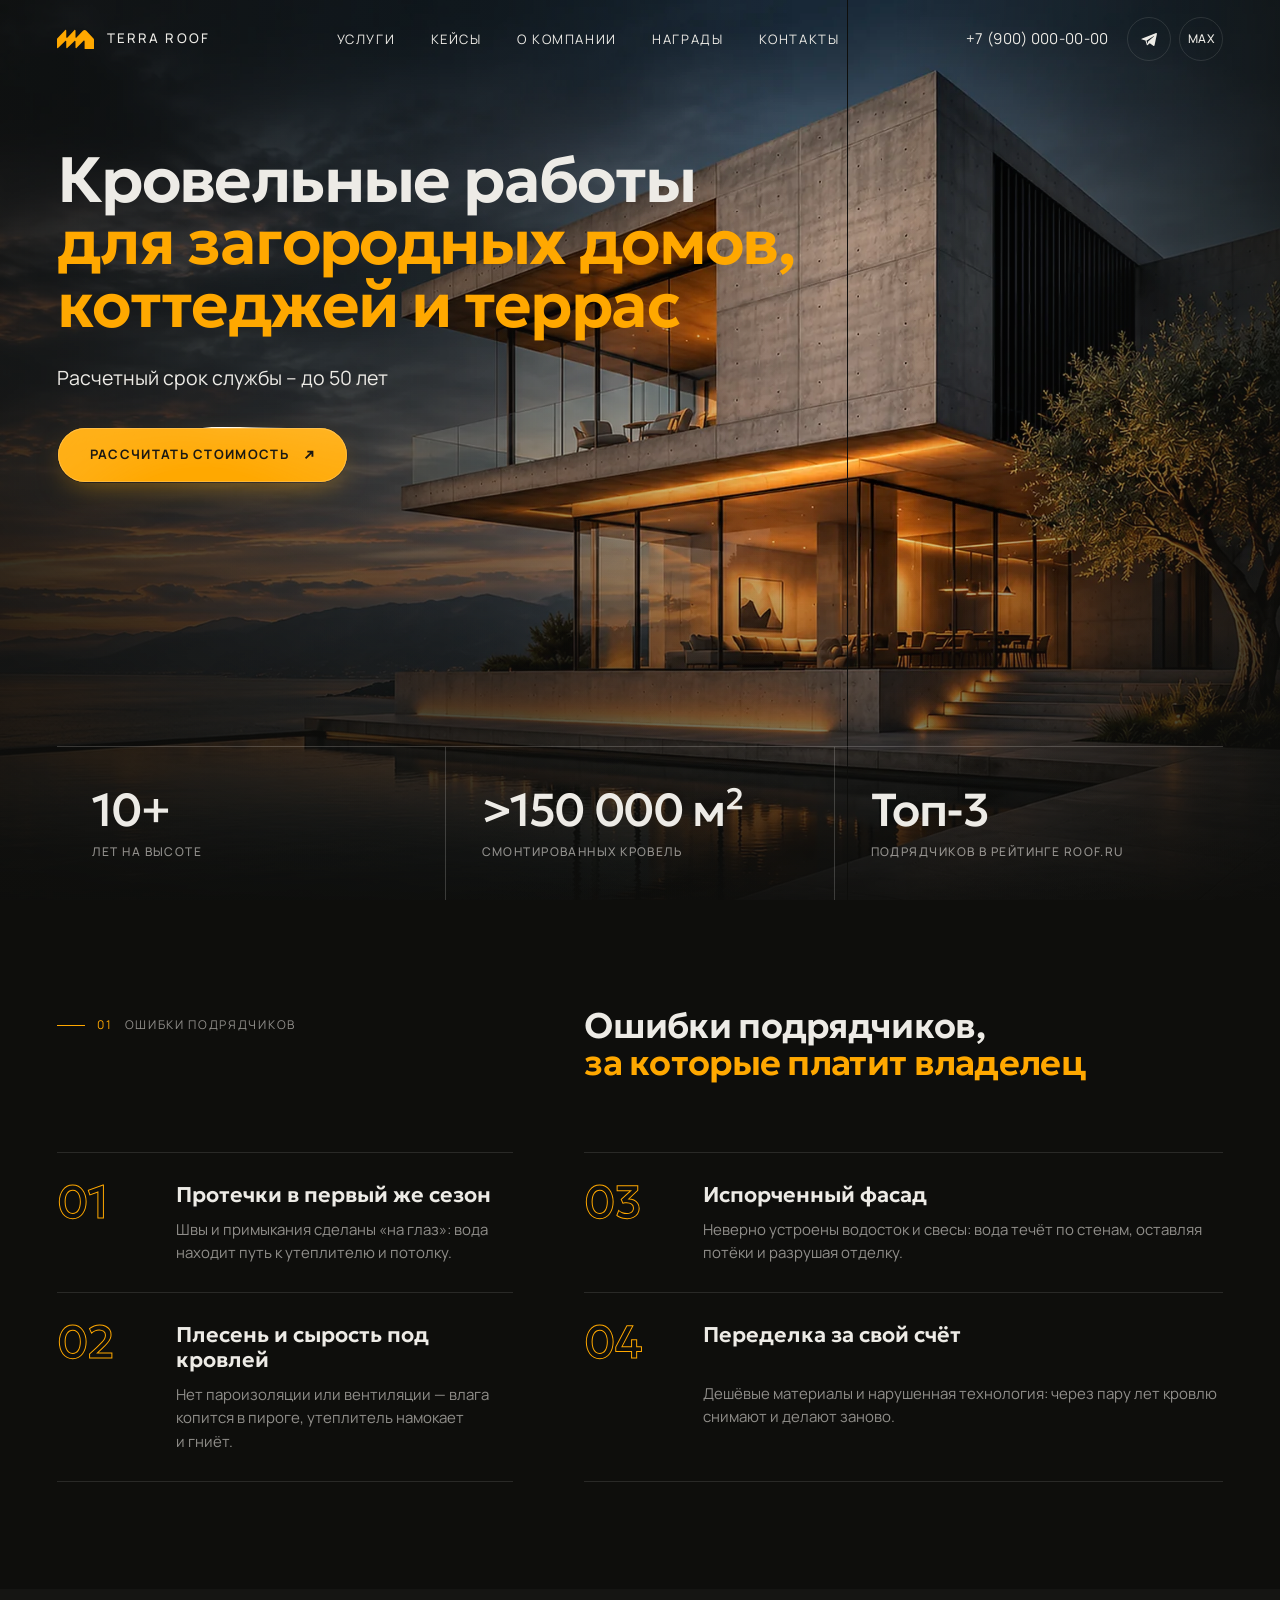
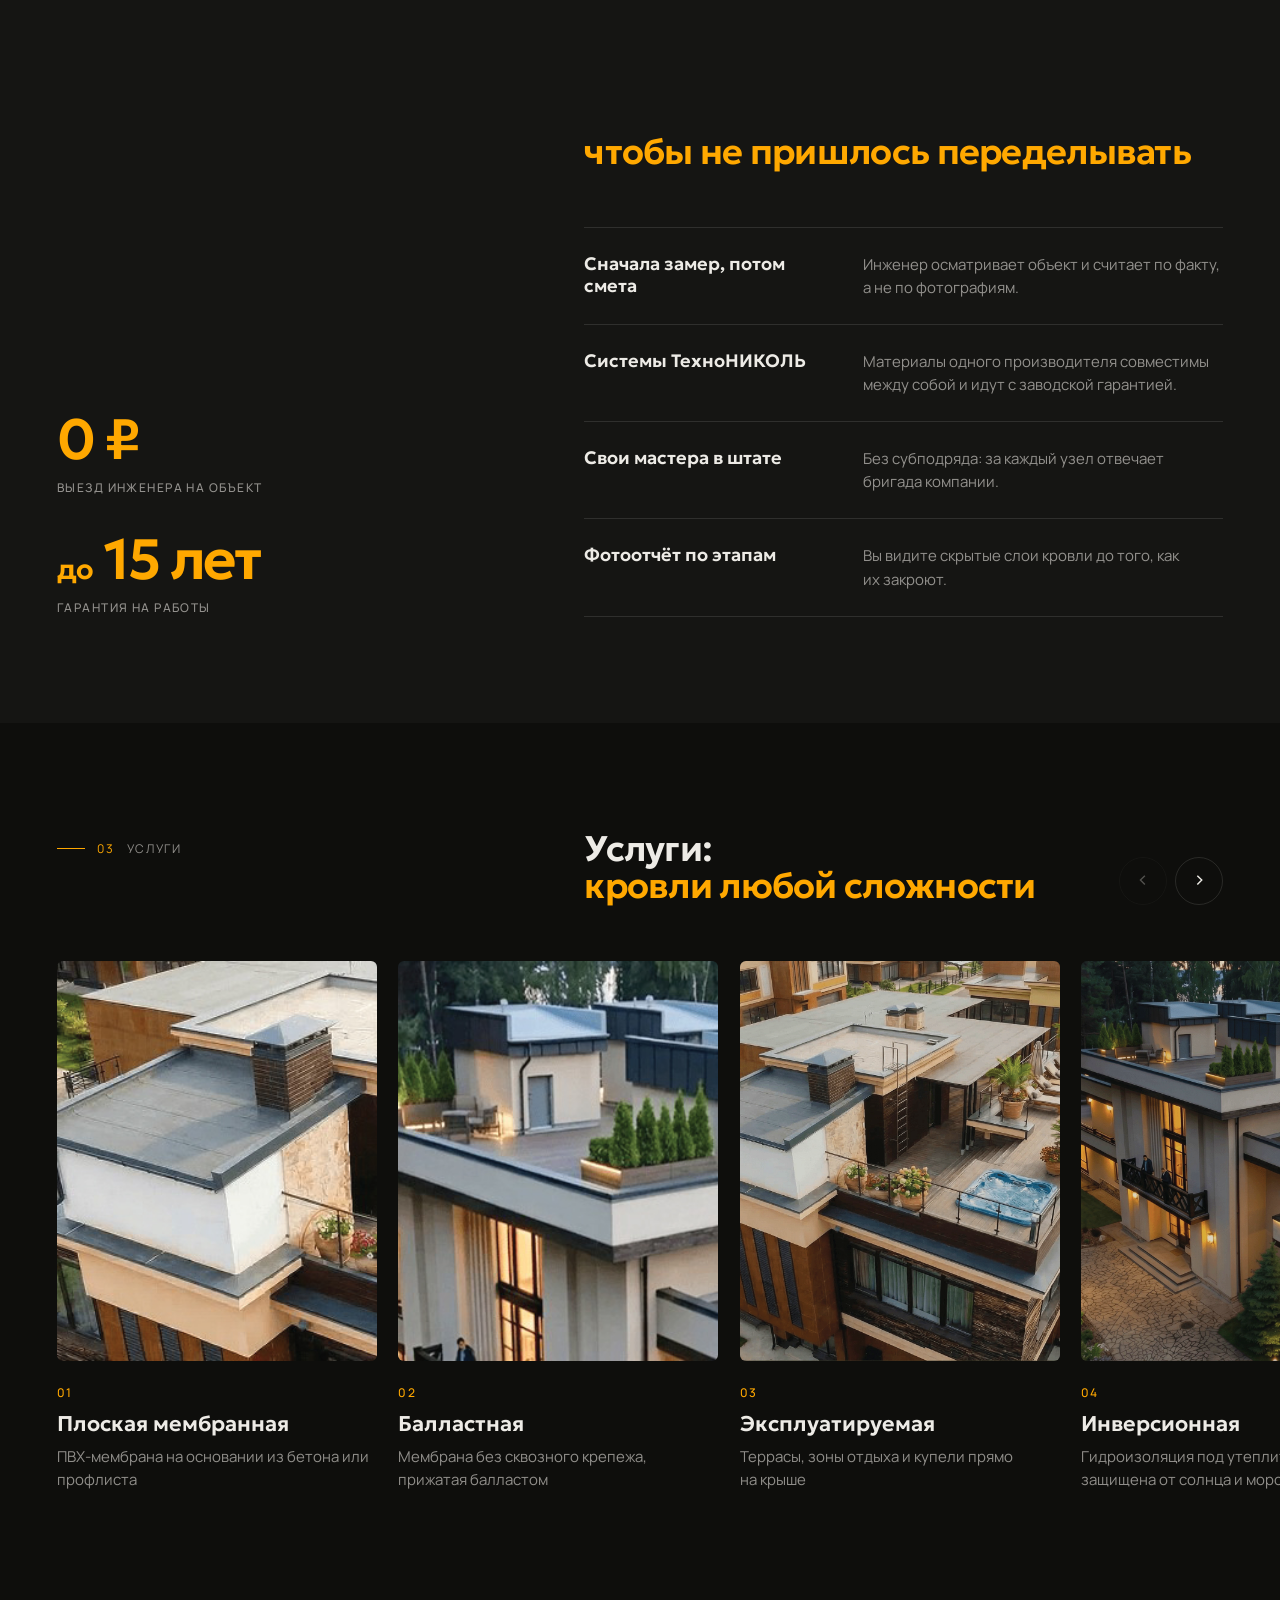
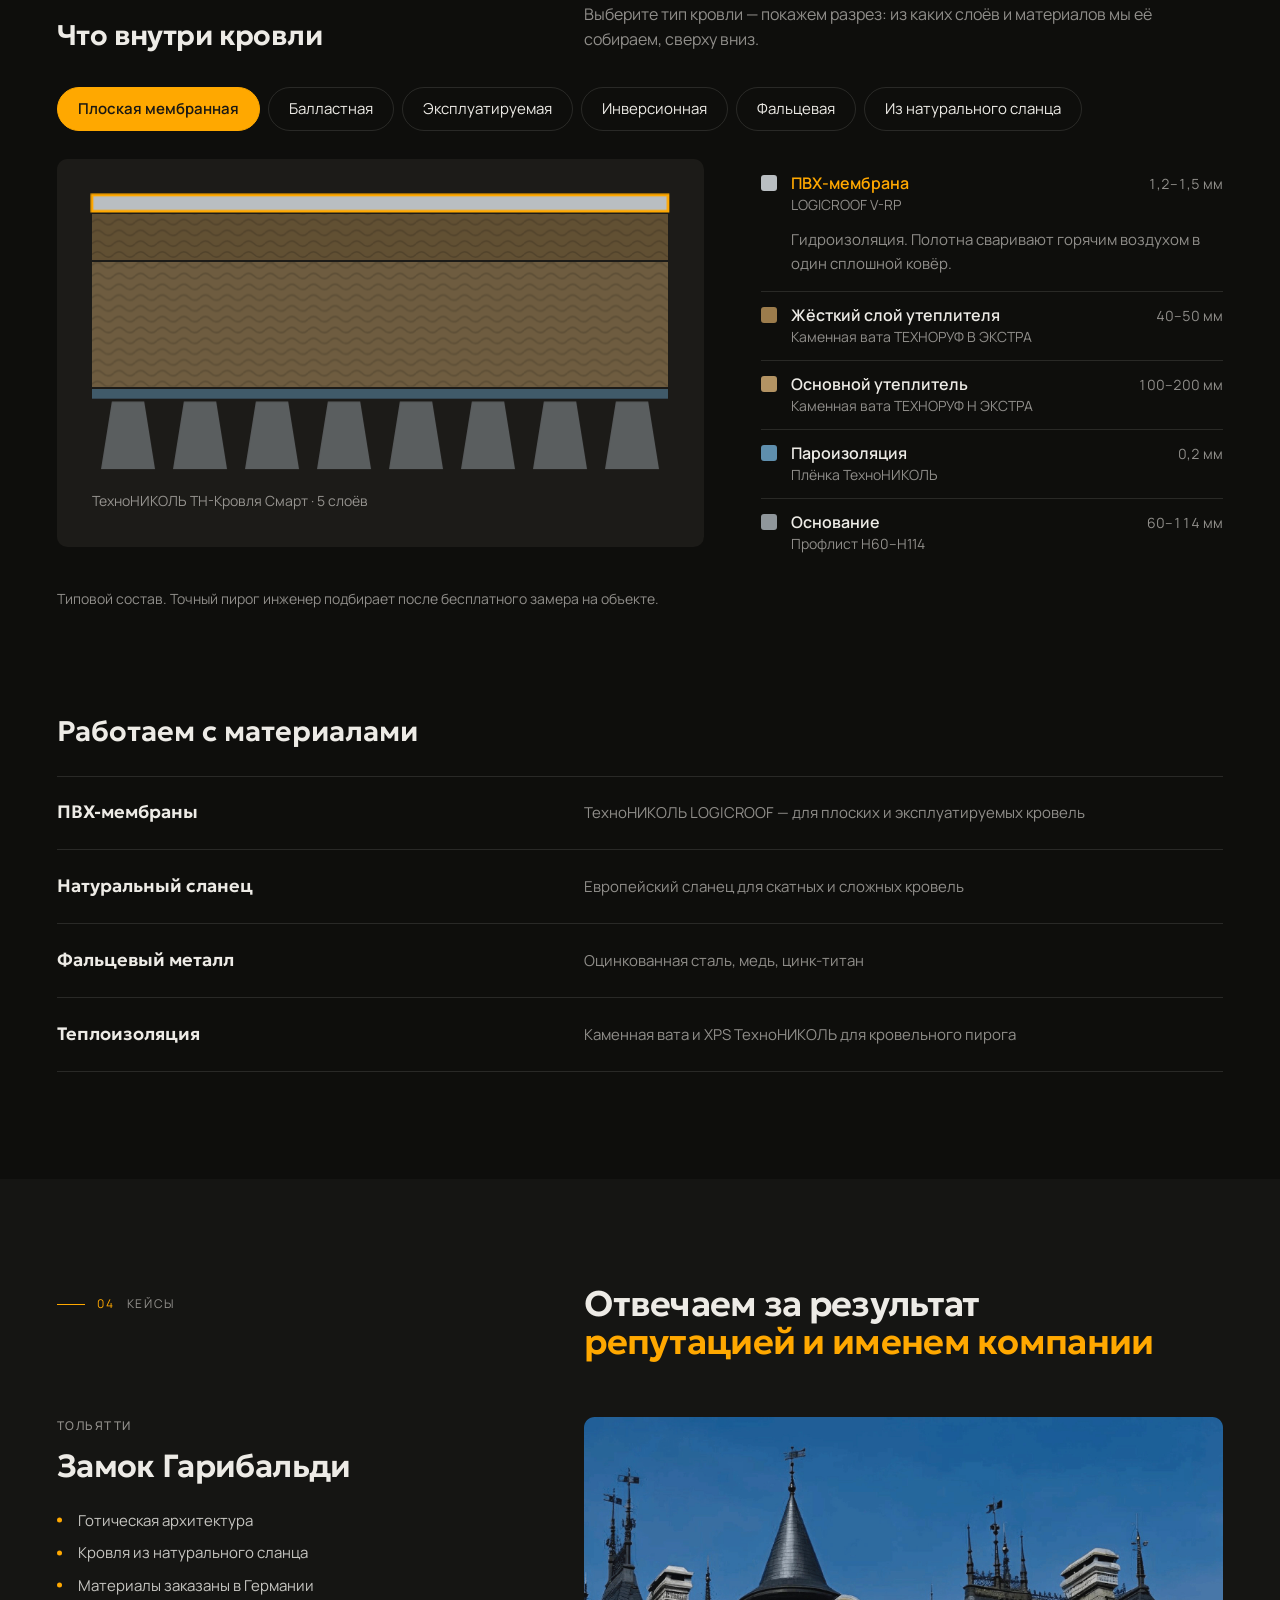
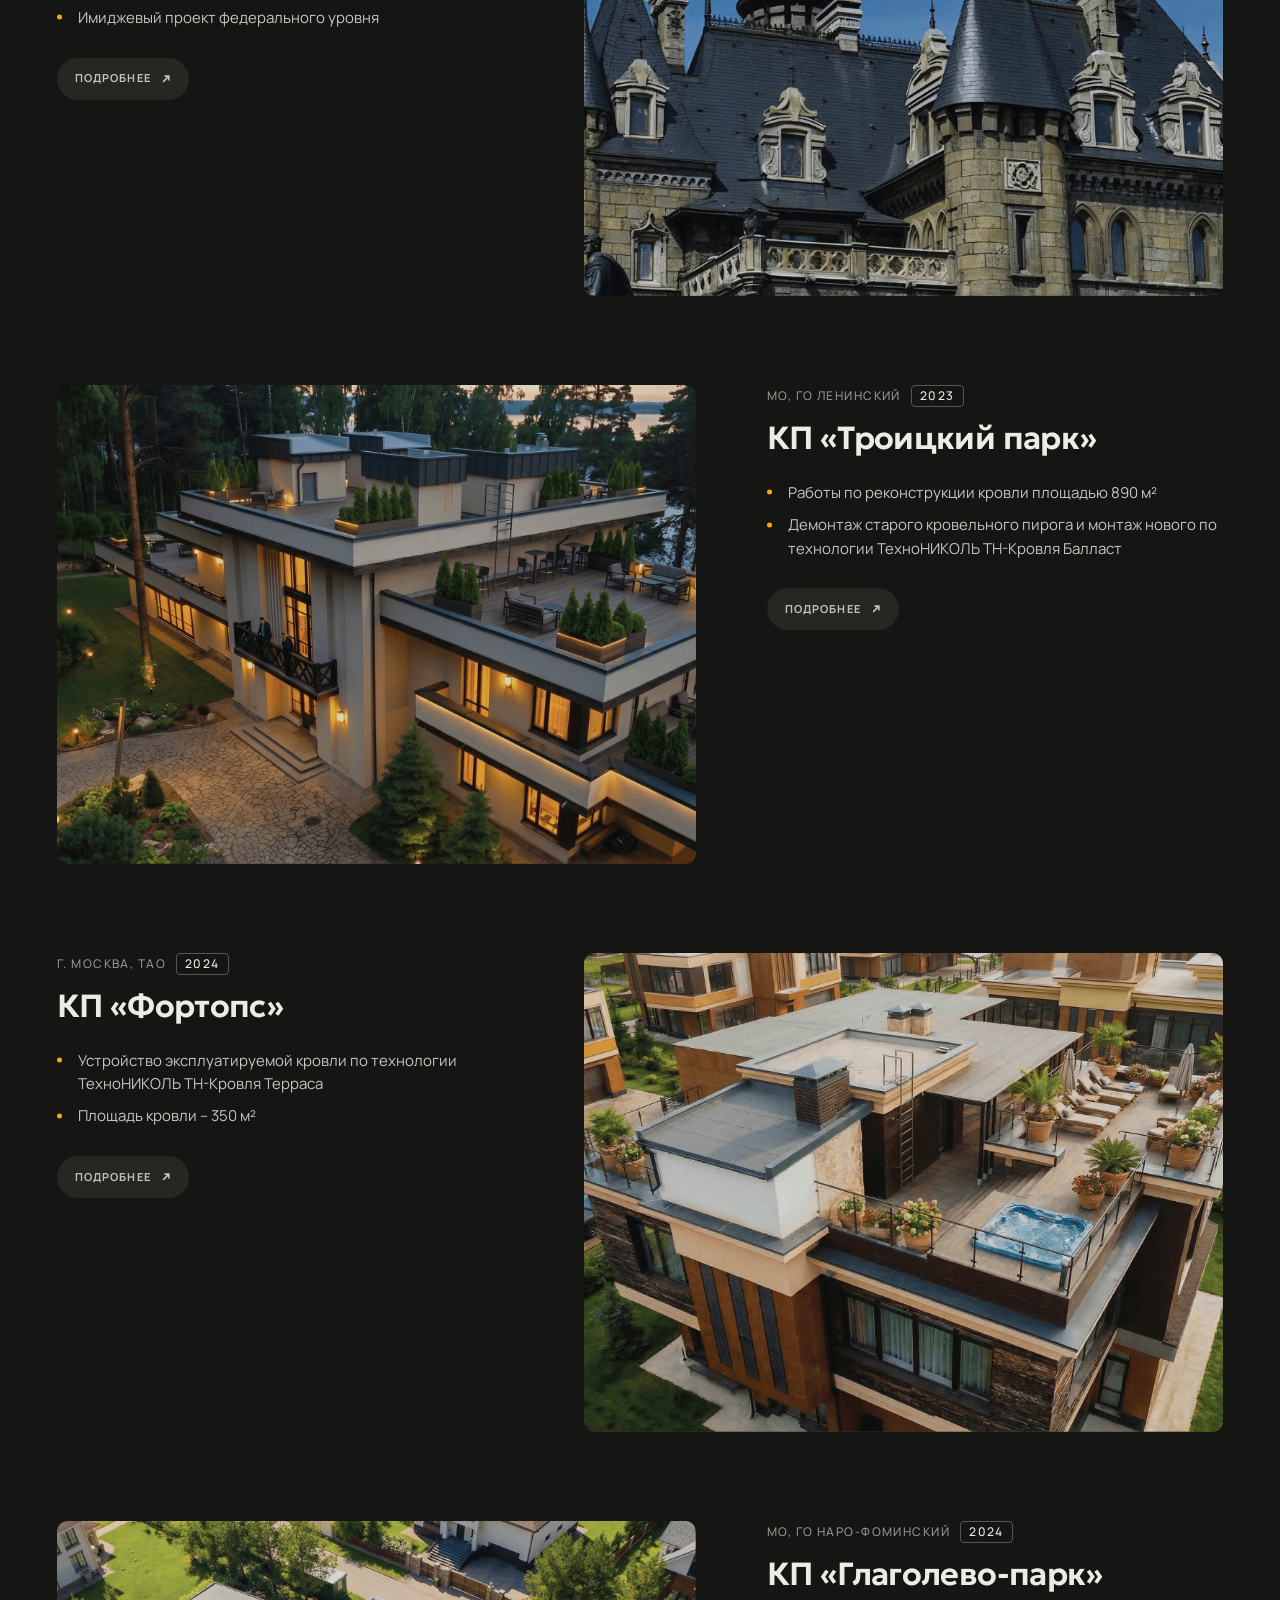
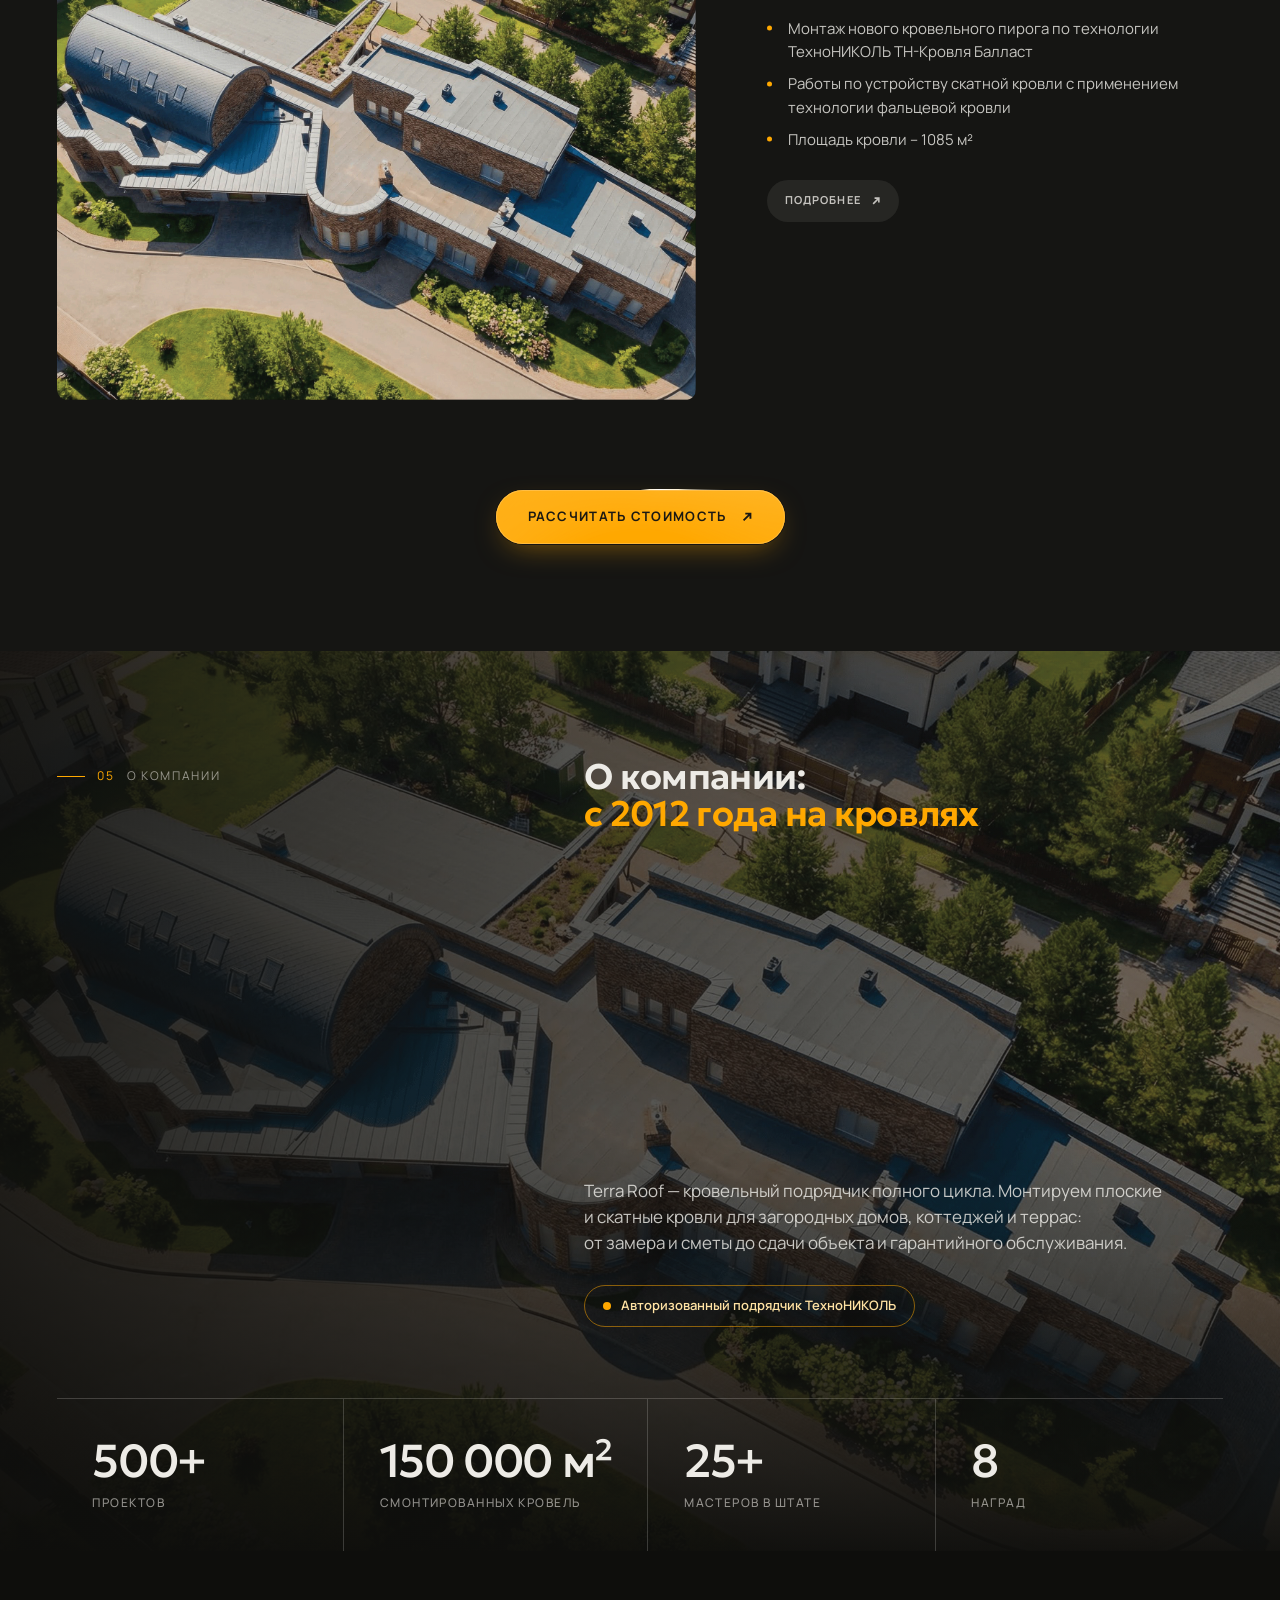
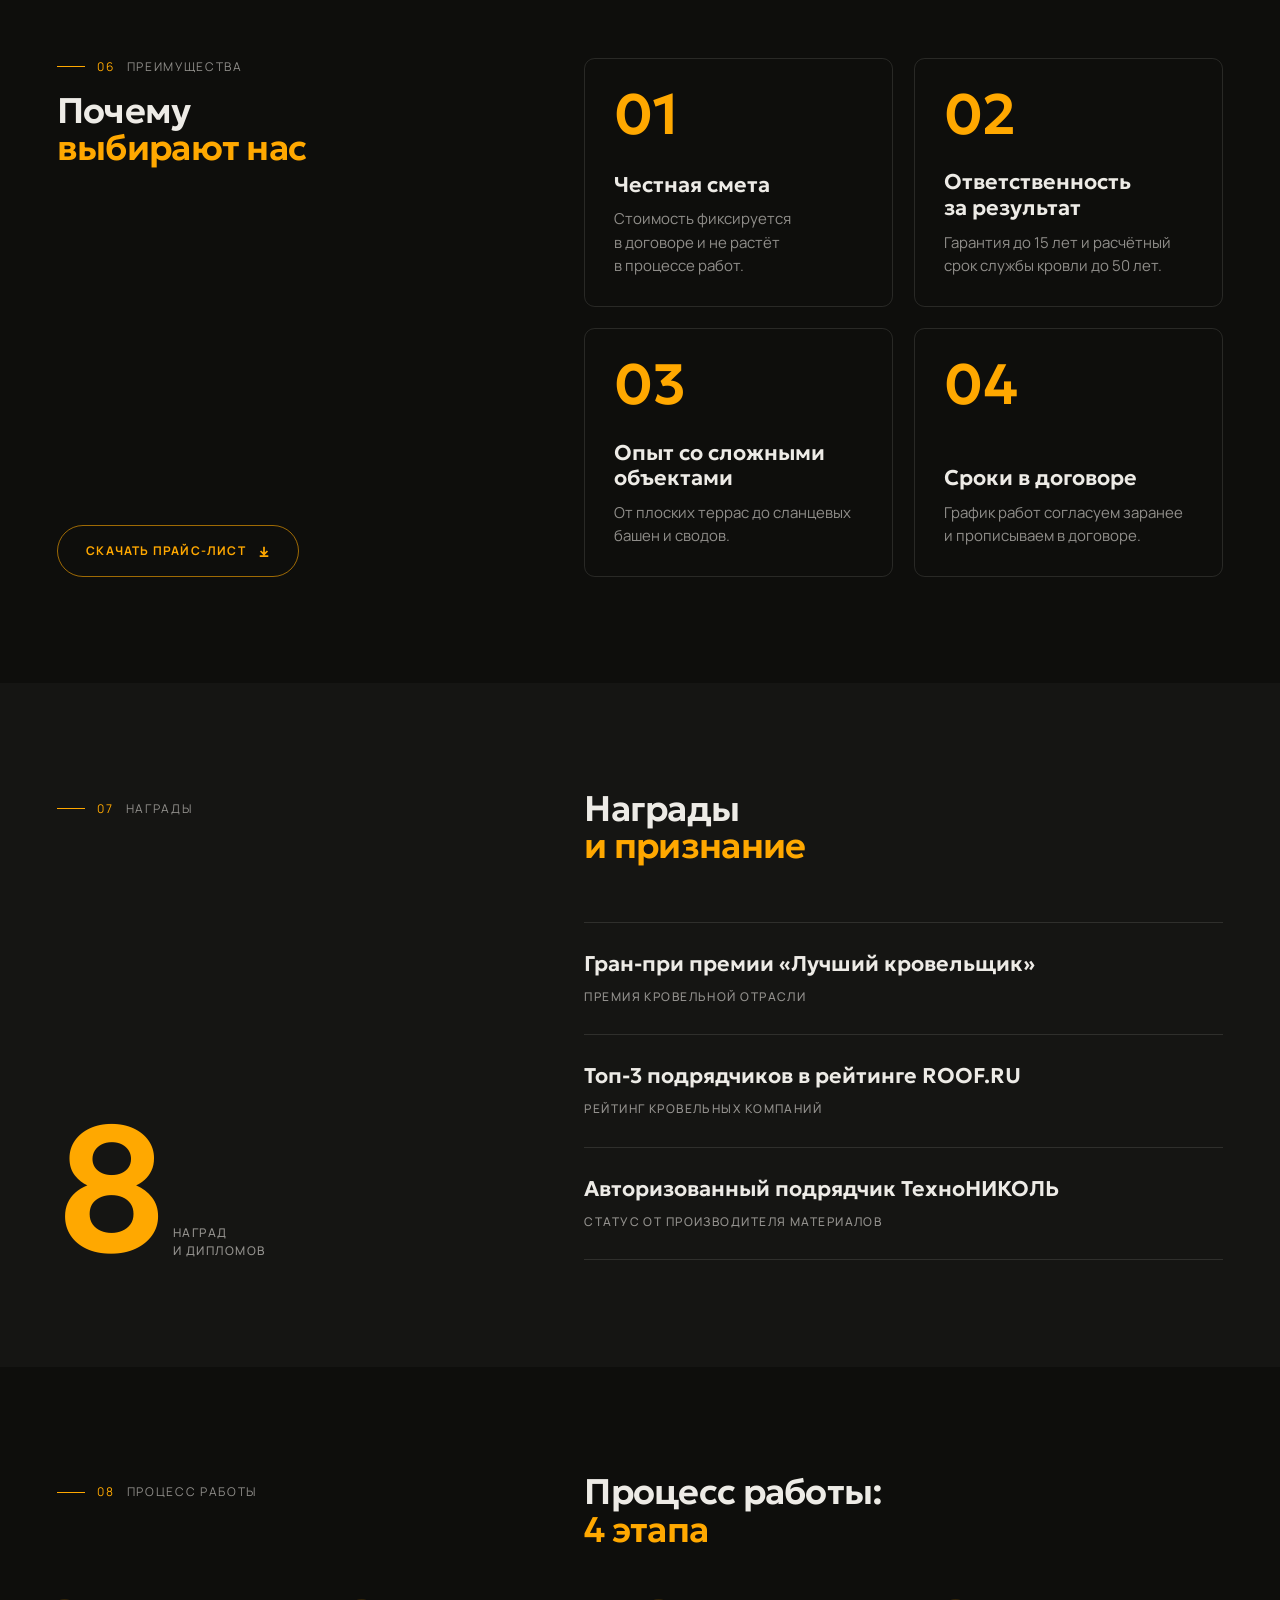
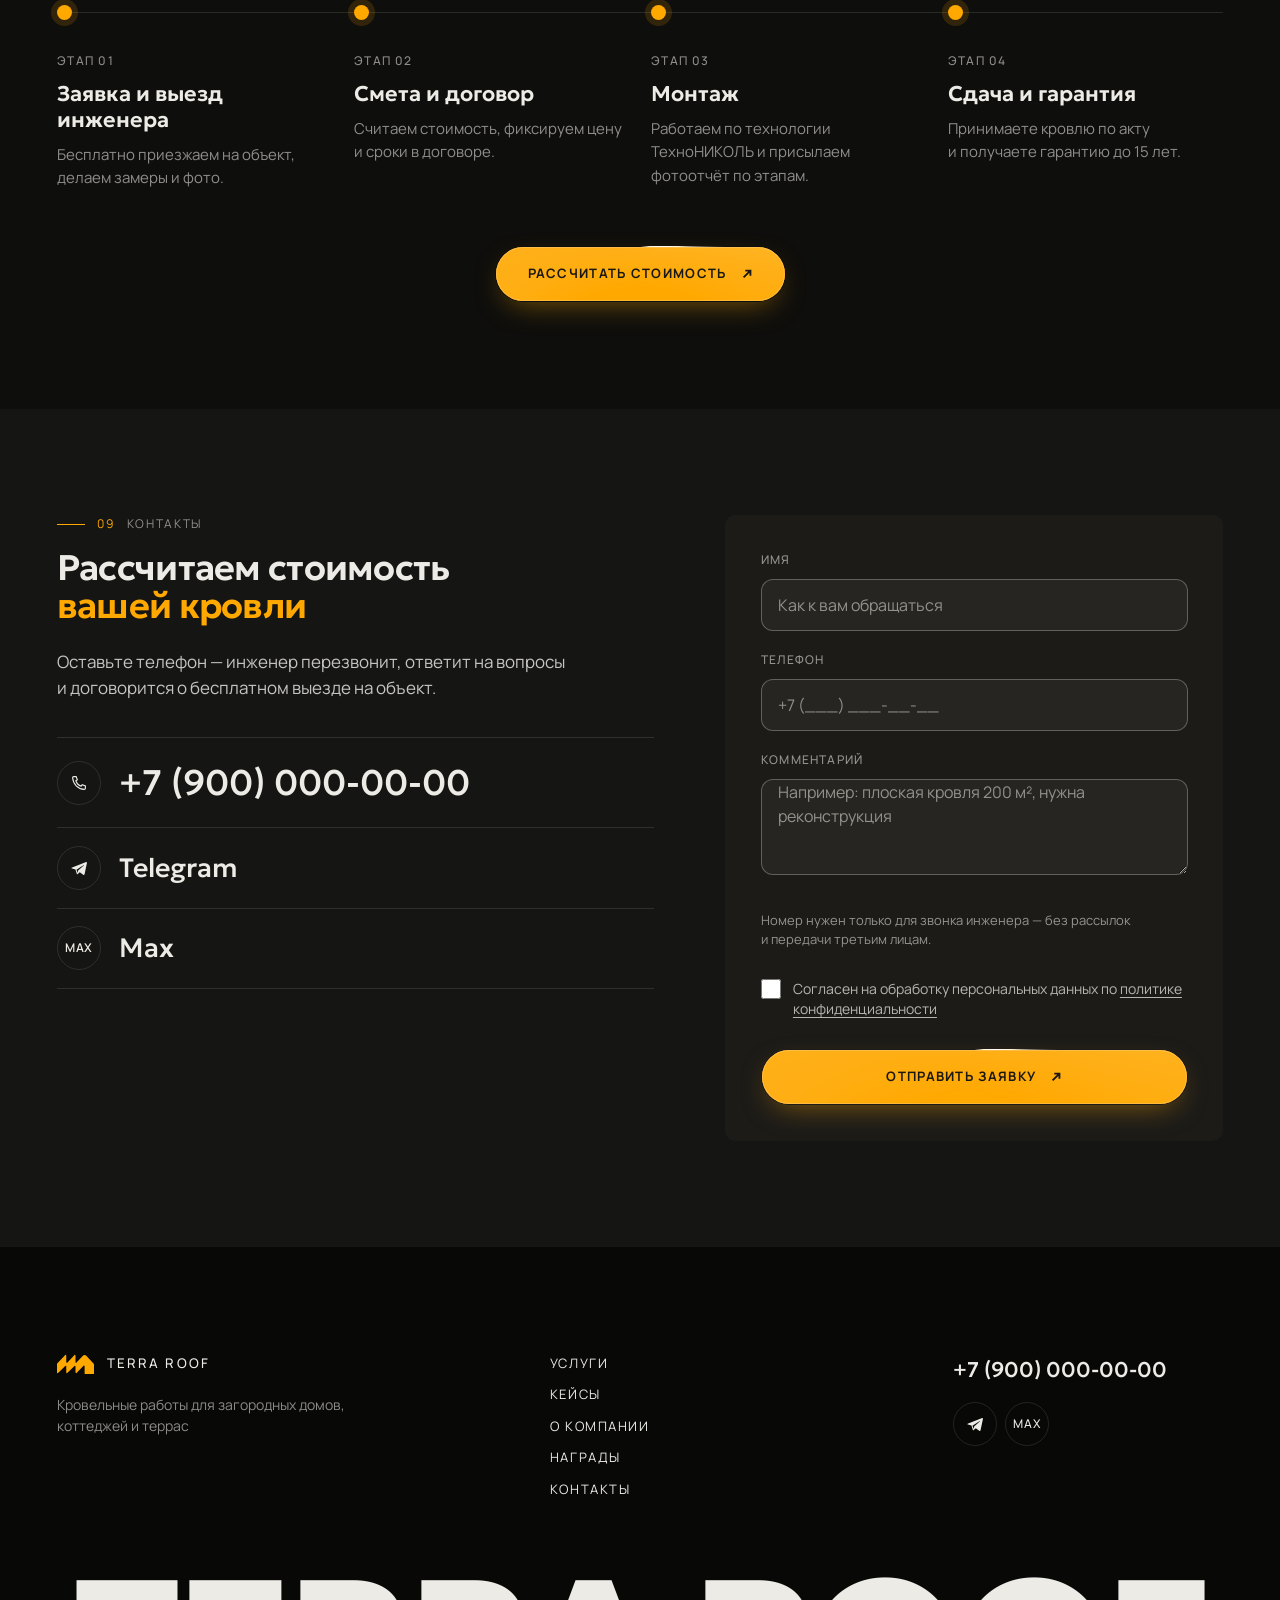
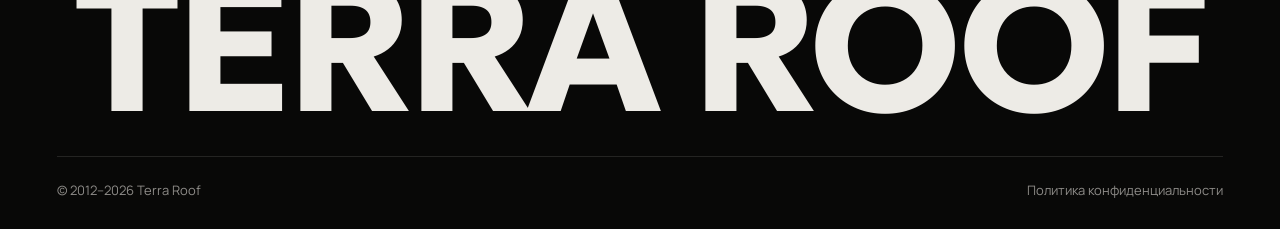
==== commit 5032638c: "Оба варианта: отклик на нажатие, наведение только для мыши, быстрее и мягче окна, шаги анкеты и разр" ====
--- a/index.html
+++ b/index.html
@@ -7,7 +7,7 @@
   <link rel="preconnect" href="https://fonts.googleapis.com">
   <link rel="preconnect" href="https://fonts.gstatic.com" crossorigin>
   <link href="https://fonts.googleapis.com/css2?family=Geologica:wght@500;600;700&family=Manrope:wght@300;400;500;700&display=swap" rel="stylesheet">
-  <link rel="stylesheet" href="styles.css?v=28">
+  <link rel="stylesheet" href="styles.css?v=29">
 </head>
 <body>
 
@@ -804,7 +804,7 @@
   </dialog>
 
   <script src="cases-data.js?v=19"></script>
-  <script src="main.js?v=23"></script>
+  <script src="main.js?v=24"></script>
   <script src="pie.js?v=2"></script>
 </body>
 </html>
--- a/styles.css
+++ b/styles.css
@@ -5,6 +5,8 @@
 
 /* ===== Токены ===== */
 :root {
+  --ease-out: cubic-bezier(0.23, 1, 0.32, 1); /* сильный ease-out: отклик начинается сразу */
+  --ease-in-out: cubic-bezier(0.77, 0, 0.175, 1); /* перемещение по экрану */
   --bg: #0e0e0c;
   --bg-2: #151513;
   --graphite: #0e0e0c;
@@ -135,10 +137,12 @@
       transparent calc(var(--gradient-percent) * 4)
     ) border-box;
   box-shadow: inset 0 0 0 1px var(--shiny-bg-subtle), 0 10px 30px -12px rgba(255, 168, 0, 0.55);
-  transition: var(--transition);
-  transition-property: --gradient-angle-offset, --gradient-percent, --gradient-shine;
-}
-.btn:active { translate: 0 1px; }
+  transition:
+    --gradient-angle-offset 800ms cubic-bezier(0.25, 1, 0.5, 1),
+    --gradient-percent 800ms cubic-bezier(0.25, 1, 0.5, 1),
+    --gradient-shine 800ms cubic-bezier(0.25, 1, 0.5, 1),
+    scale 0.16s var(--ease-out);
+}
 .btn:focus-visible { outline: 2px solid var(--accent); }
 
 .btn::before,
@@ -215,7 +219,6 @@
 .btn svg { width: clamp(12px, 0.83vw, 18px); height: auto; transition: transform 0.2s; }
 .btn svg path,
 .case__more svg path { stroke-width: 2.2; }
-.btn:hover svg { transform: translate(2px, -2px); }
 
 @keyframes gradient-angle { to { --gradient-angle: 360deg; } }
 @keyframes shimmer { to { rotate: 360deg; } }
@@ -253,7 +256,7 @@
 .nav__text {
   position: relative;
   display: block;
-  transition: transform 0.5s cubic-bezier(0.7, 0, 0.2, 1);
+  transition: transform 0.3s var(--ease-in-out);
 }
 .nav__text::after {
   content: attr(data-label);
@@ -274,7 +277,7 @@
   background: var(--accent);
   transform: scaleX(0);
   transform-origin: right;
-  transition: transform 0.5s cubic-bezier(0.7, 0, 0.2, 1);
+  transition: transform 0.3s var(--ease-in-out);
 }
 .nav a:is(:hover, :focus-visible) .nav__text { transform: translateY(-100%); }
 .nav a:is(:hover, :focus-visible)::after { transform: scaleX(1); transform-origin: left; }
@@ -593,8 +596,7 @@
   border-radius: clamp(6px, 0.42vw, 10px);
   background: var(--bg-2);
 }
-.service__media img { width: 100%; height: 100%; object-fit: cover; transition: transform 0.6s ease; }
-.service:hover .service__media img { transform: scale(1.04); }
+.service__media img { width: 100%; height: 100%; object-fit: cover; transition: transform 0.5s var(--ease-out); }
 .service__num { color: var(--accent); }
 .service__title { margin-top: 8px; font-size: clamp(20px, 1.67vw, 48px); font-weight: 600; line-height: 1.2; }
 .service__text { margin-top: 8px; }
@@ -715,15 +717,15 @@
 .pie__fill--gravel + .pie__overlay { opacity: 1; }
 .pie__stroke { fill: none; stroke: rgba(0, 0, 0, 0.2); stroke-width: 1.4; }
 .pie__hit { fill: transparent; stroke: none; cursor: pointer; }
-.pie__band { transition: opacity 0.3s; }
+.pie__band { transition: opacity 0.2s ease; }
 .pie__svg.has-active .pie__band:not(.is-active) { opacity: 0.55; }
 .pie__case[hidden] { display: none; }
 .pie__band.is-active .pie__hit { stroke: var(--accent); stroke-width: 3; }
 @media (prefers-reduced-motion: no-preference) {
   .pie__band {
     transform-box: fill-box;
-    animation: pie-in 0.55s cubic-bezier(0.2, 0.7, 0.2, 1) both;
-    animation-delay: calc(var(--i) * 60ms);
+    animation: pie-in 0.4s var(--ease-out) both;
+    animation-delay: calc(var(--i) * 40ms);
   }
   @keyframes pie-in { from { opacity: 0; transform: translateY(-16px); } }
 }
@@ -758,9 +760,8 @@
   object-fit: cover;
   /* архивные кадры затемнены под первый экран — возвращаем им свет */
   filter: brightness(1.32) saturate(1.05);
-  transition: transform 0.6s ease;
-}
-.case:hover .case__photo { transform: scale(1.03); }
+  transition: transform 0.5s var(--ease-out);
+}
 .case__head { grid-area: head; display: flex; flex-direction: column-reverse; align-items: flex-start; gap: clamp(12px, 1.11vw, 24px); }
 .case__name {
   font-size: clamp(26px, 2.5vw, 72px);
@@ -812,7 +813,6 @@
 .case__more svg path { stroke-width: 2.2; }
 .case__more:hover,
 .case:active .case__more { background: var(--accent); color: var(--ink); }
-.case__more:hover svg { transform: translate(2px, -2px); }
 .cases__cta { display: flex; justify-content: center; margin-top: clamp(64px, 6.94vw, 200px); }
 
 /* ===== О компании: фото на всю ширину ===== */
@@ -1108,7 +1108,7 @@
     height: 56px;
     box-shadow: 0 8px 24px rgba(0, 0, 0, 0.35);
     transform: translateY(calc(100% + 24px));
-    transition: transform 0.3s ease, --gradient-angle-offset 0.8s, --gradient-percent 0.8s, --gradient-shine 0.8s;
+    transition: transform 0.3s var(--ease-out), --gradient-angle-offset 0.8s, --gradient-percent 0.8s, --gradient-shine 0.8s;
   }
   .sticky-cta.is-visible { transform: none; }
 }
@@ -1183,8 +1183,8 @@
 .case-modal::backdrop,
 .calc-modal::backdrop { background: rgba(10, 9, 7, 0.78); }
 .case-modal[open],
-.calc-modal[open] { animation: modal-in 0.3s ease; }
-@keyframes modal-in { from { opacity: 0; transform: translateY(16px); } }
+.calc-modal[open] { animation: modal-in 0.26s var(--ease-out); }
+@keyframes modal-in { from { opacity: 0; transform: translateY(12px) scale(0.98); } }
 
 .case-modal__panel {
   display: grid;
@@ -1432,7 +1432,7 @@
 .calc__progress span.is-done { background: var(--accent); }
 .calc__step-label { margin-top: 10px; font-size: 13px; color: var(--on-dark-muted); }
 .calc__step > :first-child { margin-top: 28px; }
-.calc__step:not([hidden]) { animation: calc-step-in 0.35s cubic-bezier(0.2, 0.7, 0.2, 1); }
+.calc__step:not([hidden]) { animation: calc-step-in 0.22s var(--ease-out); }
 @keyframes calc-step-in { from { opacity: 0; transform: translateX(12px); } }
 .calc__trust { margin-top: 10px; font-size: 13px; line-height: 1.45; color: var(--on-dark-muted); }
 .calc__consent a { color: inherit; text-decoration: underline; text-underline-offset: 0.18em; }
@@ -1485,6 +1485,37 @@
   .calc .case-modal__close { position: fixed; top: 12px; right: 12px; }
 }
 
+
+/* ===== Отклик на нажатие и наведение ===== */
+:is(.btn, .btn-ghost, .round-btn, .icon-btn, .pie__tab, .calc__chip span, .case__more, .calc__back, .case-modal__close, .burger):active:not(:disabled) { scale: 0.97; }
+.pie__tab,
+.calc__chip span { transition: background-color 0.2s ease, border-color 0.2s ease, color 0.2s ease, scale 0.16s var(--ease-out); }
+.icon-btn,
+.case-modal__close { transition: border-color 0.2s ease, color 0.2s ease, scale 0.16s var(--ease-out); }
+.round-btn { transition: border-color 0.2s ease, color 0.2s ease, opacity 0.2s ease, scale 0.16s var(--ease-out); }
+.case__more,
+.btn-ghost { transition: background-color 0.2s ease, color 0.2s ease, scale 0.16s var(--ease-out); }
+.calc__back { transition: color 0.2s ease, scale 0.16s var(--ease-out); }
+.burger { transition: scale 0.16s var(--ease-out); }
+
+/* наведение только для мыши: на телефоне касание «залипает» в состоянии hover */
+@media (hover: hover) and (pointer: fine) {
+  .service:hover .service__media img { transform: scale(1.04); }
+  .case:hover .case__photo { transform: scale(1.03); }
+  .btn:hover svg,
+  .case__more:hover svg { transform: translate(2px, -2px); }
+}
+
+/* мобильное меню появляется, а не возникает */
+.mobile-menu:not([hidden]) {
+  transition: opacity 0.24s var(--ease-out), translate 0.24s var(--ease-out);
+  @starting-style { opacity: 0; translate: 0 -8px; }
+}
+
+/* шаги анкеты: вперёд — справа, назад — слева */
+.calc[data-dir="back"] .calc__step:not([hidden]) { animation-name: calc-step-back; }
+@keyframes calc-step-back { from { opacity: 0; transform: translateX(-12px); } }
+
 /* ===== Появление при прокрутке (классы ставит main.js) ===== */
 .has-reveal .reveal {
   opacity: 0;
